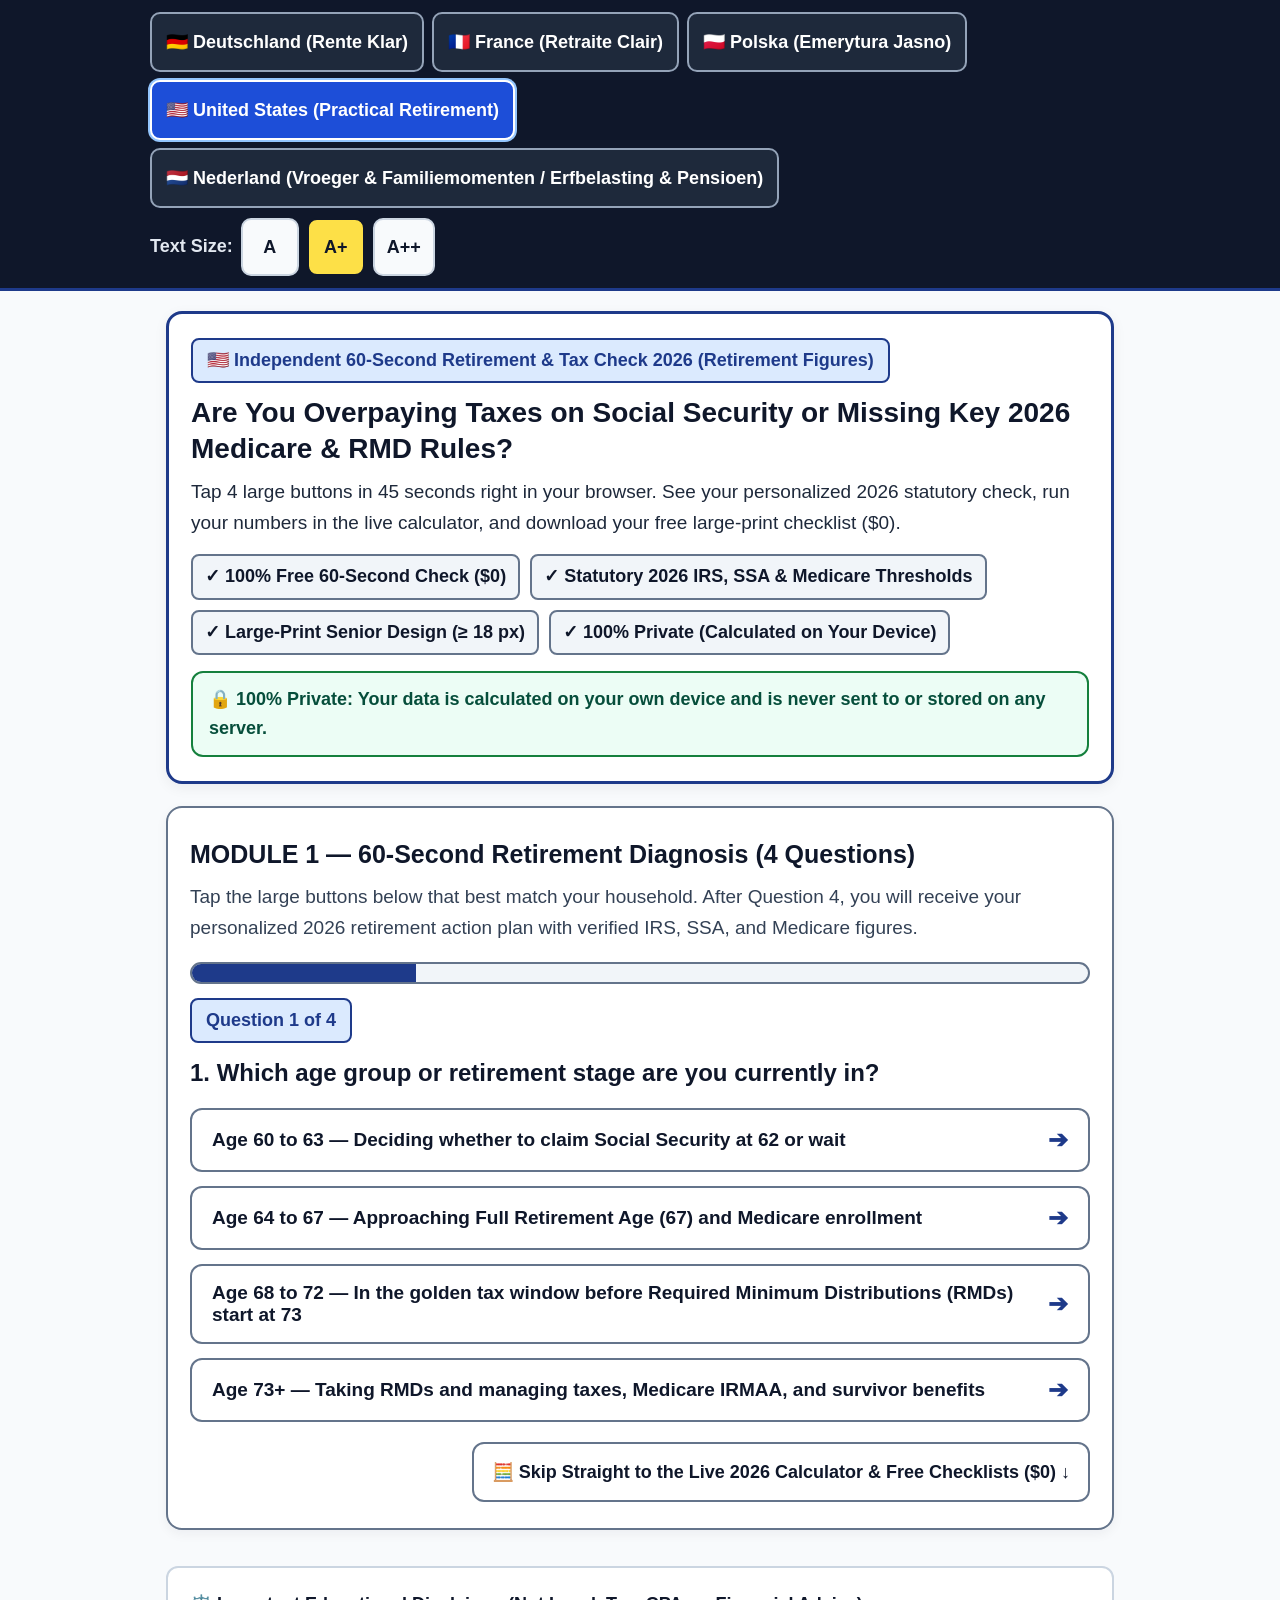
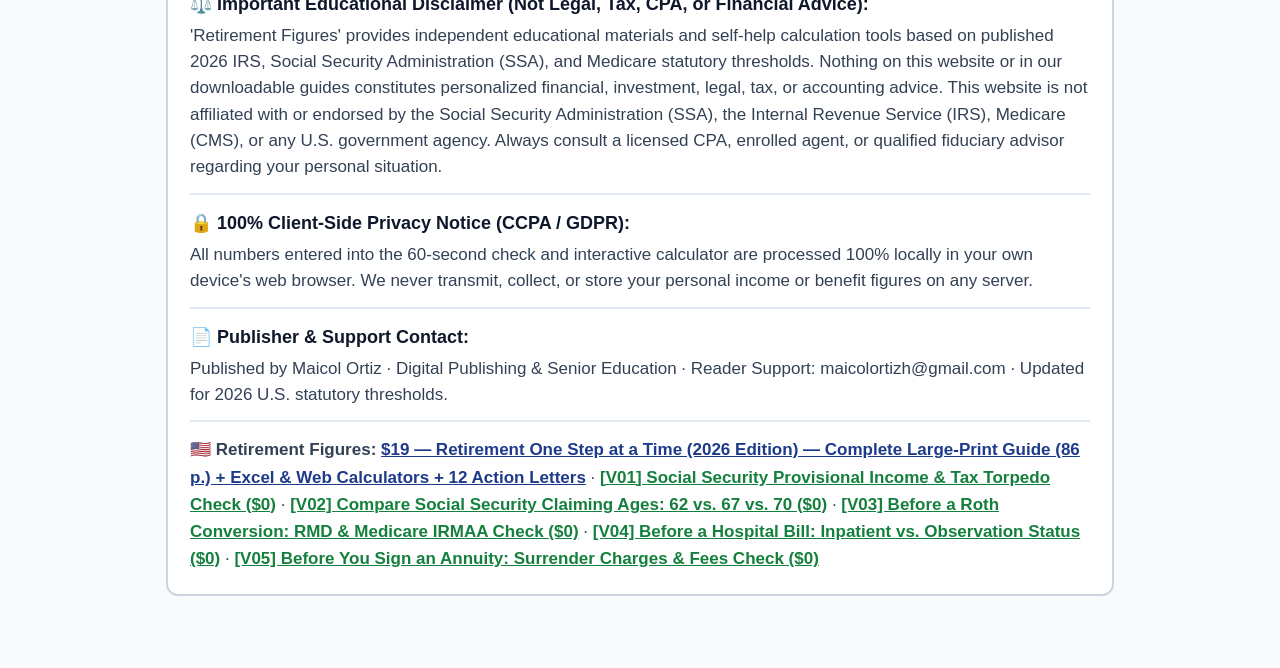
==== index.html @ 3eb86b66 "Deploy 2026 Senior Diagnostic Bridge (DE, FR, PL, EN, NL) & Web App" ====
<!DOCTYPE html>
<html lang="de" class="font-size-large">
<head>
  <meta charset="UTF-8">
  <meta name="viewport" content="width=device-width, initial-scale=1.0">
  <title>Renten Zahlen — Kostenloser 60-Sekunden-Ruhestands-Check & Rechner 2026</title>
  <meta name="description" content="Prüfen Sie in 60 Sekunden Ihre Rente, KVdR 9/10-Regel, Mütterrente und Witwenrente anhand der gesetzlichen Werte 2026 (42,52 € Rentenwert). 100% kostenlos & DSGVO-privat.">
  <meta property="og:title" content="Renten Zahlen — Kostenloser 60-Sekunden-Ruhestands-Check & Rechner 2026">
  <meta property="og:description" content="Prüfen Sie in 60 Sekunden Ihre Rente, KVdR 9/10-Regel, Mütterrente und Witwenrente anhand der gesetzlichen Werte 2026 (42,52 € Rentenwert). 100% kostenlos & DSGVO-privat.">
  <meta property="og:type" content="website">
  <style>
/* ==========================================================================
   SENIOR BRIDGE PAGE UX STANDARD 2026 (55-75+ AÑOS) — CONTRASTE AAA (#0F172A)
   Tipografía base >= 18px-22px (line-height: 1.62), Botones táctiles >= 60px,
   Diseño Mobile-First ultra-rápido para TikTok Ads, Meta Ads y YouTube.
   ========================================================================== */
:root {
  --font-base: 19px;
  --line-height-base: 1.62;
  --bg-page: #F8FAFC;
  --bg-card: #FFFFFF;
  --bg-subtle: #F1F5F9;
  --text-main: #0F172A;
  --text-secondary: #1E293B;
  --text-muted: #334155;
  --border-strong: #64748B;
  --border-focus: #1D4ED8;
  --primary: #1E3A8A;
  --primary-hover: #1D4ED8;
  --accent-green: #15803D;
  --accent-green-hover: #166534;
  --accent-green-bg: #DCFCE7;
  --accent-gold: #B45309;
  --accent-gold-bg: #FEF3C7;
  --navy-dark: #0F172A;
  --radius-md: 12px;
  --radius-lg: 16px;
}

html.font-size-normal { --font-base: 18px; }
html.font-size-large  { --font-base: 20px; }
html.font-size-xlarge { --font-base: 22px; }

* {
  box-sizing: border-box;
}

body {
  margin: 0;
  padding: 0;
  font-family: -apple-system, BlinkMacSystemFont, "Segoe UI", Roboto, "Helvetica Neue", Arial, sans-serif;
  font-size: var(--font-base);
  line-height: var(--line-height-base);
  color: var(--text-main);
  background-color: var(--bg-page);
  -webkit-font-smoothing: antialiased;
}

/* Barra Superior de País / Idioma y Tamaño de Letra */
.top-bar {
  background-color: #0F172A;
  color: #FFFFFF;
  padding: 12px 16px;
  border-bottom: 3px solid #1E3A8A;
  position: sticky;
  top: 0;
  z-index: 100;
}

.top-bar-inner {
  max-width: 980px;
  margin: 0 auto;
  display: flex;
  flex-wrap: wrap;
  align-items: center;
  justify-content: space-between;
  gap: 10px;
}

.lang-selector-group {
  display: flex;
  flex-wrap: wrap;
  gap: 8px;
  align-items: center;
}

.lang-btn {
  min-height: 60px;
  padding: 10px 14px;
  font-size: 18px;
  font-weight: 700;
  color: #FFFFFF;
  background-color: #1E293B;
  border: 2px solid #94A3B8;
  border-radius: 10px;
  cursor: pointer;
  display: inline-flex;
  align-items: center;
  gap: 6px;
  text-decoration: none;
  transition: background-color 0.15s, border-color 0.15s;
}

.lang-btn:hover,
.lang-btn:focus-visible {
  background-color: #334155;
  border-color: #FFFFFF;
  outline: 3px solid #93C5FD;
}

.lang-btn.active {
  background-color: #1D4ED8;
  border-color: #FFFFFF;
  box-shadow: 0 0 0 2px #93C5FD;
}

.font-controls {
  display: flex;
  align-items: center;
  gap: 8px;
}

.font-controls-label {
  font-size: 18px;
  font-weight: 700;
  color: #E2E8F0;
}

.font-btn {
  min-height: 58px;
  min-width: 58px;
  padding: 8px 12px;
  font-size: 18px;
  font-weight: 800;
  color: #0F172A;
  background-color: #F8FAFC;
  border: 2px solid #CBD5E1;
  border-radius: 10px;
  cursor: pointer;
}

.font-btn.active {
  background-color: #FDE047;
  border-color: #0F172A;
}

/* Contenedor Principal Mobile-First */
.bridge-container {
  max-width: 980px;
  margin: 0 auto;
  padding: 20px 16px 72px 16px;
}

/* Cabecera Hero de Alta Conversión */
.hero-card {
  background-color: var(--bg-card);
  border: 3px solid var(--primary);
  border-radius: var(--radius-lg);
  padding: 24px 22px;
  margin-bottom: 22px;
  box-shadow: 0 4px 14px rgba(15, 23, 42, 0.06);
}

.hero-badge {
  display: inline-block;
  background-color: #DBEAFE;
  color: #1E3A8A;
  border: 2px solid #1E3A8A;
  border-radius: 8px;
  padding: 6px 14px;
  font-size: 18px;
  font-weight: 800;
  margin-bottom: 12px;
}

.hero-title {
  margin: 0 0 10px 0;
  font-size: 28px;
  line-height: 1.28;
  font-weight: 900;
  color: var(--text-main);
}

.hero-subtitle {
  margin: 0 0 16px 0;
  font-size: 19px;
  color: var(--text-secondary);
  font-weight: 500;
}

.trust-pills-row {
  display: flex;
  flex-wrap: wrap;
  gap: 10px;
  margin-bottom: 16px;
}

.trust-pill {
  background-color: #F1F5F9;
  border: 2px solid #64748B;
  color: #0F172A;
  border-radius: 8px;
  padding: 6px 12px;
  font-size: 18px;
  font-weight: 700;
}

.privacy-banner {
  background-color: #ECFDF5;
  border: 2px solid #15803D;
  color: #064E3B;
  border-radius: var(--radius-md);
  padding: 12px 16px;
  font-size: 18px;
  font-weight: 700;
}

/* Tarjeta del Quiz de 4 Preguntas (60 Segundos) */
.quiz-section-card {
  background-color: var(--bg-card);
  border: 2px solid var(--border-strong);
  border-radius: var(--radius-lg);
  padding: 26px 22px;
  margin-bottom: 24px;
  box-shadow: 0 4px 12px rgba(15, 23, 42, 0.05);
}

.quiz-progress-bar-wrap {
  background-color: var(--bg-subtle);
  border: 2px solid var(--border-strong);
  border-radius: 999px;
  height: 22px;
  overflow: hidden;
  margin-bottom: 14px;
}

.quiz-progress-bar-fill {
  background-color: var(--primary);
  height: 100%;
  transition: width 0.25s ease;
}

.quiz-step-badge {
  display: inline-block;
  background-color: #DBEAFE;
  color: #1E3A8A;
  border: 2px solid #1E3A8A;
  border-radius: 8px;
  padding: 6px 14px;
  font-size: 18px;
  font-weight: 800;
  margin-bottom: 14px;
}

.quiz-question-title {
  font-size: 24px;
  line-height: 1.35;
  font-weight: 800;
  margin: 0 0 18px 0;
  color: var(--text-main);
}

.quiz-options-list {
  display: flex;
  flex-direction: column;
  gap: 14px;
}

.quiz-option-btn {
  min-height: 64px;
  padding: 16px 20px;
  font-size: 19px;
  font-weight: 700;
  text-align: left;
  color: var(--text-main);
  background-color: #FFFFFF;
  border: 2px solid var(--border-strong);
  border-radius: var(--radius-md);
  cursor: pointer;
  display: flex;
  align-items: center;
  justify-content: space-between;
  gap: 14px;
  transition: background-color 0.12s, border-color 0.12s;
}

.quiz-option-btn:hover,
.quiz-option-btn:focus-visible {
  background-color: #EFF6FF;
  border-color: var(--border-focus);
  outline: 3px solid #93C5FD;
}

.quiz-option-arrow {
  font-size: 24px;
  font-weight: 900;
  color: var(--primary);
  flex-shrink: 0;
}

.quiz-nav-row {
  margin-top: 20px;
  display: flex;
  flex-wrap: wrap;
  gap: 12px;
  justify-content: space-between;
  align-items: center;
}

/* Diagnóstico Personalizado 2026 */
.diagnosis-card {
  background-color: #F8FAFC;
  border: 3px solid var(--primary);
  border-radius: var(--radius-lg);
  padding: 24px 22px;
  margin-bottom: 26px;
}

.diagnosis-header-badge {
  display: inline-block;
  background-color: var(--accent-green-bg);
  color: #065F46;
  border: 2px solid var(--accent-green);
  border-radius: 8px;
  padding: 6px 14px;
  font-size: 18px;
  font-weight: 800;
  margin-bottom: 12px;
}

.diagnosis-grid {
  display: grid;
  grid-template-columns: 1fr;
  gap: 14px;
  margin: 16px 0 18px 0;
}

.diag-item-box {
  background-color: #FFFFFF;
  border: 2px solid var(--border-strong);
  border-left: 8px solid var(--primary);
  border-radius: var(--radius-md);
  padding: 16px 18px;
}

.diag-item-box.money {
  border-left-color: var(--accent-green);
  background-color: #F0FDF4;
}

.diag-item-box.step {
  border-left-color: var(--accent-gold);
  background-color: #FFFBEB;
}

.diag-item-label {
  font-size: 18px;
  font-weight: 800;
  color: var(--text-main);
  margin-bottom: 6px;
}

.diag-item-value {
  font-size: 19px;
  color: var(--text-main);
  font-weight: 600;
}

.legal-badge-box {
  background-color: #EFF6FF;
  border: 2px solid #1E3A8A;
  border-radius: 8px;
  padding: 12px 16px;
  font-size: 18px;
  font-weight: 700;
  color: #1E3A8A;
}

/* Mini-Calculadora en Vivo integrada en la pantalla de Diagnóstico */
.live-calc-card {
  background-color: #FFFFFF;
  border: 3px solid var(--primary);
  border-radius: var(--radius-lg);
  padding: 24px 22px;
  margin-bottom: 28px;
  box-shadow: 0 6px 16px rgba(15, 23, 42, 0.06);
}

.calc-selector-list {
  display: grid;
  grid-template-columns: repeat(3, 1fr);
  gap: 12px;
  margin: 16px 0 22px 0;
}

@media (max-width: 860px) {
  .calc-selector-list {
    grid-template-columns: 1fr;
  }
}

.calc-select-card {
  min-height: 64px;
  padding: 14px 16px;
  font-size: 18px;
  font-weight: 800;
  text-align: left;
  color: var(--text-main);
  background-color: #F8FAFC;
  border: 2px solid var(--border-strong);
  border-radius: var(--radius-md);
  cursor: pointer;
}

.calc-select-card:hover {
  border-color: var(--primary);
  background-color: #EFF6FF;
}

.calc-select-card.active {
  background-color: #DBEAFE;
  border: 3px solid var(--primary);
  color: #0F172A;
}

.calc-workspace {
  display: grid;
  grid-template-columns: 1fr 1.15fr;
  gap: 22px;
  align-items: start;
}

@media (max-width: 880px) {
  .calc-workspace {
    grid-template-columns: 1fr;
  }
}

.calc-inputs-box {
  background-color: #F8FAFC;
  border: 2px solid var(--border-strong);
  border-radius: var(--radius-md);
  padding: 20px;
}

.input-field-group {
  margin-bottom: 20px;
  padding-bottom: 16px;
  border-bottom: 2px dashed #CBD5E1;
}

.input-field-group:last-child {
  margin-bottom: 0;
  padding-bottom: 0;
  border-bottom: none;
}

.input-label {
  display: block;
  font-size: 18px;
  font-weight: 800;
  color: var(--text-main);
  margin-bottom: 10px;
}

.stepper-row {
  display: flex;
  align-items: center;
  gap: 10px;
}

.stepper-btn {
  min-width: 60px;
  min-height: 60px;
  font-size: 28px;
  font-weight: 900;
  color: #FFFFFF;
  background-color: var(--primary);
  border: 2px solid #0F172A;
  border-radius: 10px;
  cursor: pointer;
  flex-shrink: 0;
}

.stepper-btn:hover {
  background-color: var(--primary-hover);
}

.numeric-input-large {
  width: 100%;
  min-height: 60px;
  font-size: 22px;
  font-weight: 800;
  text-align: center;
  color: var(--text-main);
  background-color: #FFFFFF;
  border: 2px solid var(--border-strong);
  border-radius: 10px;
  padding: 8px 12px;
}

.unit-badge {
  font-size: 18px;
  font-weight: 700;
  color: var(--text-secondary);
  min-width: 62px;
}

.preset-chips-row {
  display: flex;
  flex-wrap: wrap;
  gap: 8px;
  margin-top: 10px;
}

.preset-chip {
  min-height: 58px;
  padding: 8px 14px;
  font-size: 18px;
  font-weight: 700;
  color: var(--text-main);
  background-color: #FFFFFF;
  border: 2px solid var(--border-strong);
  border-radius: 8px;
  cursor: pointer;
}

.preset-chip:hover,
.preset-chip.active {
  background-color: #DBEAFE;
  border-color: var(--primary);
  color: #1E3A8A;
}

.calc-results-box {
  background-color: #FFFFFF;
  border: 3px solid var(--primary);
  border-radius: var(--radius-md);
  padding: 20px;
}

.kpi-cards-grid {
  display: grid;
  grid-template-columns: repeat(3, 1fr);
  gap: 10px;
  margin-bottom: 18px;
}

@media (max-width: 640px) {
  .kpi-cards-grid {
    grid-template-columns: 1fr;
  }
}

.kpi-card {
  background-color: #F8FAFC;
  border: 2px solid var(--border-strong);
  border-radius: 10px;
  padding: 12px;
  text-align: center;
}

.kpi-card.highlight {
  background-color: #ECFDF5;
  border-color: var(--accent-green);
}

.kpi-card-label {
  font-size: 18px;
  font-weight: 700;
  color: var(--text-secondary);
  margin-bottom: 4px;
}

.kpi-card-val {
  font-size: 23px;
  font-weight: 900;
  color: var(--text-main);
}

.kpi-card.highlight .kpi-card-val {
  color: #065F46;
}

.comparison-bars-section {
  background-color: #F8FAFC;
  border: 2px solid var(--border-strong);
  border-radius: 12px;
  padding: 16px;
  margin-bottom: 16px;
}

.comp-bar-group {
  margin-bottom: 14px;
}

.comp-bar-group:last-child {
  margin-bottom: 0;
}

.comp-bar-header {
  display: flex;
  justify-content: space-between;
  align-items: baseline;
  gap: 10px;
  margin-bottom: 6px;
  font-size: 18px;
  font-weight: 800;
}

.comp-bar-track {
  width: 100%;
  height: 34px;
  background-color: #E2E8F0;
  border: 2px solid #475569;
  border-radius: 8px;
  overflow: hidden;
}

.comp-bar-fill {
  height: 100%;
  transition: width 0.3s ease;
  display: flex;
  align-items: center;
  padding-left: 10px;
  color: #FFFFFF;
  font-weight: 800;
  font-size: 18px;
}

.comp-bar-fill.bar-a {
  background-color: var(--accent-green);
}

.comp-bar-fill.bar-b {
  background-color: var(--accent-gold);
}

.plain-explanation-box {
  background-color: #FFFBEB;
  border: 2px solid #B45309;
  border-radius: 10px;
  padding: 16px 18px;
  margin-bottom: 14px;
  font-size: 18px;
}

/* ==========================================================================
   PASO 1 CTA: TARJETA VERDE DE REGALO 100% GRATUITO (0 € / 0 ZŁ / $0)
   ========================================================================== */
.cta-step1-card {
  background-color: #F0FDF4;
  border: 3px solid #15803D;
  border-radius: var(--radius-lg);
  padding: 26px 24px;
  margin-bottom: 28px;
  box-shadow: 0 6px 18px rgba(21, 128, 61, 0.10);
}

.cta-step1-badge {
  display: inline-block;
  background-color: #15803D;
  color: #FFFFFF;
  border-radius: 8px;
  padding: 6px 14px;
  font-size: 18px;
  font-weight: 900;
  margin-bottom: 12px;
}

.btn-green-giant {
  min-height: 64px;
  width: 100%;
  padding: 16px 24px;
  font-size: 21px;
  font-weight: 900;
  color: #FFFFFF;
  background-color: #15803D;
  border: 3px solid #052E16;
  border-radius: var(--radius-md);
  cursor: pointer;
  display: inline-flex;
  align-items: center;
  justify-content: center;
  gap: 12px;
  text-align: center;
  text-decoration: none;
  box-shadow: 0 4px 12px rgba(21, 128, 61, 0.28);
  transition: background-color 0.15s, transform 0.08s;
}

.btn-green-giant:hover,
.btn-green-giant:focus-visible {
  background-color: #166534;
  outline: 3px solid #86EFAC;
}

.gift-episodes-grid {
  display: grid;
  grid-template-columns: 1fr;
  gap: 12px;
  margin-top: 16px;
}

.gift-episode-btn {
  min-height: 62px;
  padding: 14px 18px;
  background-color: #FFFFFF;
  border: 2px solid #15803D;
  border-radius: var(--radius-md);
  color: var(--text-main);
  text-decoration: none;
  display: flex;
  align-items: center;
  justify-content: space-between;
  gap: 14px;
  transition: background-color 0.12s, border-color 0.12s;
}

.gift-episode-btn:hover,
.gift-episode-btn:focus-visible {
  background-color: #DCFCE7;
  border-color: #052E16;
  outline: 3px solid #86EFAC;
}

.gift-episode-btn.recommended {
  background-color: #DCFCE7;
  border: 3px solid #052E16;
}

.gift-ep-title {
  font-size: 19px;
  font-weight: 800;
  color: #064E3B;
  margin-bottom: 4px;
}

.gift-ep-desc {
  font-size: 18px;
  color: var(--text-secondary);
}

.gift-ep-pill {
  background-color: #15803D;
  color: #FFFFFF;
  font-size: 18px;
  font-weight: 800;
  padding: 8px 14px;
  border-radius: 8px;
  flex-shrink: 0;
}

/* ==========================================================================
   PASO 2 CTA: TARJETA INSTITUCIONAL NAVY/ORO — SISTEMA COMPLETO 2026
   ========================================================================== */
.cta-step2-card {
  background-color: #0F172A;
  color: #FFFFFF;
  border: 4px solid #F59E0B;
  border-radius: var(--radius-lg);
  padding: 28px 24px;
  margin-bottom: 24px;
  box-shadow: 0 8px 24px rgba(15, 23, 42, 0.22);
}

.cta-step2-badge {
  display: inline-block;
  background-color: #FEF3C7;
  color: #78350F;
  border: 2px solid #F59E0B;
  border-radius: 8px;
  padding: 6px 14px;
  font-size: 18px;
  font-weight: 900;
  margin-bottom: 12px;
}

.cta-step2-title {
  font-size: 26px;
  line-height: 1.3;
  font-weight: 900;
  color: #FFFFFF;
  margin: 0 0 10px 0;
}

.cta-step2-subtitle {
  font-size: 19px;
  color: #E2E8F0;
  margin: 0 0 20px 0;
}

.comparison-table-wrap {
  overflow-x: auto;
  margin-bottom: 22px;
}

.comparison-table {
  width: 100%;
  border-collapse: collapse;
  background-color: #FFFFFF;
  color: #0F172A;
  border-radius: 12px;
  overflow: hidden;
  border: 2px solid #CBD5E1;
}

.comparison-table th,
.comparison-table td {
  padding: 14px 16px;
  text-align: left;
  font-size: 18px;
  border-bottom: 2px solid #E2E8F0;
}

.comparison-table th {
  background-color: #1E293B;
  color: #FFFFFF;
  font-weight: 800;
}

.comparison-table th:nth-child(3) {
  background-color: #B45309;
  color: #FFFFFF;
}

.comparison-table td:nth-child(3) {
  background-color: #FFFBEB;
  font-weight: 800;
  color: #78350F;
}

.btn-gold-giant {
  min-height: 66px;
  width: 100%;
  padding: 16px 24px;
  font-size: 22px;
  font-weight: 900;
  color: #0F172A;
  background-color: #FBBF24;
  border: 3px solid #FFFFFF;
  border-radius: var(--radius-md);
  cursor: pointer;
  display: inline-flex;
  align-items: center;
  justify-content: center;
  gap: 12px;
  text-align: center;
  text-decoration: none;
  box-shadow: 0 4px 16px rgba(251, 191, 36, 0.35);
  transition: background-color 0.15s;
}

.btn-gold-giant:hover,
.btn-gold-giant:focus-visible {
  background-color: #F59E0B;
  outline: 3px solid #FEF08A;
}

.btn-secondary-giant {
  min-height: 60px;
  padding: 12px 18px;
  font-size: 18px;
  font-weight: 800;
  color: var(--text-main);
  background-color: #FFFFFF;
  border: 2px solid var(--border-strong);
  border-radius: var(--radius-md);
  cursor: pointer;
  display: inline-flex;
  align-items: center;
  gap: 8px;
}

.btn-secondary-giant:hover {
  background-color: var(--bg-subtle);
  border-color: var(--text-main);
}

  </style>
</head>
<body>
  <!-- BARRA SUPERIOR DE PAÍS / IDIOMA Y TAMAÑO DE LETRA -->
  <header class="top-bar" role="banner">
    <div class="top-bar-inner">
      <div class="lang-selector-group" id="lang-buttons-container" role="group" aria-label="Country and Language Selector">
        <!-- Renderizado dinámico: DE, FR, PL, EN, NL -->
      </div>
      <div class="font-controls" role="group" aria-label="Font Size Controls">
        <span class="font-controls-label" id="font-size-label">Schriftgröße:</span>
        <button type="button" class="font-btn" data-size="normal" title="18px">A</button>
        <button type="button" class="font-btn active" data-size="large" title="20px">A+</button>
        <button type="button" class="font-btn" data-size="xlarge" title="22px">A++</button>
      </div>
    </div>
  </header>

  <main class="bridge-container" role="main">
    <!-- CABECERA HERO Y PRIVACIDAD 100% CLIENT-SIDE (DSGVO / RGPD / RODO / AVG) -->
    <section class="hero-card" aria-labelledby="hero-title">
      <div class="hero-badge" id="hero-badge">🇩🇪 Unabhängiger Ruhestands- & Behörden-Schnelltest 2026 (Renten Zahlen)</div>
      <h1 class="hero-title" id="hero-title">Verlieren Sie jeden Monat Geld bei Rente, Krankenkasse (KVdR) oder Witwenrente?</h1>
      <p class="hero-subtitle" id="hero-subtitle">Beantworten Sie 4 kurze Fragen in 45 Sekunden (große Tasten, direkt im Browser). Sie erhalten sofort Ihre persönliche Auswertung für 2026, den Live-Rechner und Ihre passende Gratis-Checkliste (0 €).</p>
      <div class="trust-pills-row" id="trust-pills-container"></div>
      <div class="privacy-banner" role="status" aria-live="polite">
        <span id="privacy-banner-text">🔒 100% Privat (DSGVO-konform): Ihre Daten werden ausschließlich lokal auf Ihrem eigenen Gerät berechnet und niemals an einen Server gesendet oder gespeichert.</span>
      </div>
    </section>

    <!-- MÓDULO 1: QUIZ DE 4 PREGUNTAS EN 60 SEGUNDOS -->
    <section class="quiz-section-card" id="quiz-section-anchor" aria-label="60-Second Diagnostic Quiz">
      <div id="quiz-dynamic-container"></div>
    </section>

    <!-- ZONA DE RESULTADOS: DIAGNÓSTICO 2026 + MINI-CALCULADORA EN VIVO + PASO 1 (GRATIS) + PASO 2 (PACK COMPLETO) -->
    <div id="diagnosis-and-offers-zone" style="display:none;">
      <!-- 1. Diagnóstico Personalizado 2026 -->
      <section id="diagnosis-card-container" aria-label="Personalized 2026 Statutory Diagnosis"></section>

      <!-- 2. Mini-Calculadora Interactiva en Vivo -->
      <section class="live-calc-card" id="live-calc-section" aria-labelledby="live-calc-title">
        <div class="hero-badge" id="live-calc-badge"></div>
        <h2 style="margin:0 0 8px 0;font-size:26px;font-weight:900;" id="live-calc-title"></h2>
        <p style="margin:0 0 14px 0;font-size:19px;color:#334155;" id="live-calc-intro"></p>
        <div class="calc-selector-list" id="calc-selector-container"></div>
        <div class="calc-workspace">
          <div class="calc-inputs-box" id="calc-inputs-container"></div>
          <div class="calc-results-box" id="calc-results-container"></div>
        </div>
      </section>

      <!-- 3. PASO 1 CTA: Regalo 100% Gratuito del Episodio (0 € / 0 zł / $0) -->
      <section id="step1-free-offer-container" aria-label="Free Checklist and Calculator Download"></section>

      <!-- 4. PASO 2 CTA: Sistema Completo 2026 (Guía Letra Grande + App Web + Excel + Cartas A4) -->
      <section id="step2-paid-offer-container" aria-label="Complete 2026 System Offer"></section>
    </div>

    <!-- PIE LEGAL, PRIVACIDAD Y DESCARGO DE NO-AFILIACIÓN (IMPRESSUM · DSGVO/RGPD/RODO/AVG/CCPA) -->
    <footer id="bridge-legal-footer" style="margin-top:36px;padding:22px;background:#FFFFFF;border:2px solid #CBD5E1;border-radius:12px;font-size:18px;color:#334155;">
      
      <div style="margin-bottom:14px;padding-bottom:12px;border-bottom:2px solid #E2E8F0;">
        <div style="font-weight:800;color:#0F172A;margin-bottom:4px;">⚖️ Wichtiger Rechtshinweis (Keine Rechts-, Renten- oder Steuerberatung):</div>
        <div style="font-size:17px;line-height:1.55;color:#334155;">Dieses Angebot von „Renten Zahlen“ ist ein unabhängiges Bildungs-, Informations- und Rechenwerkzeug zur privaten Orientierung anhand der gesetzlichen Werte 2026. Es stellt keine Rechts-, Steuer- oder Rentenberatung im Sinne des Rechtsdienstleistungsgesetzes (RDG) oder Steuerberatungsgesetzes (StBerG) dar und steht in keinerlei Verbindung zur Deutschen Rentenversicherung (DRV), den gesetzlichen Krankenkassen oder Finanzbehörden. Für verbindliche Auskünfte wenden Sie sich bitte an die DRV, einen zugelassenen Rentenberater oder Steuerberater.</div>
      </div>
      <div style="margin-bottom:14px;padding-bottom:12px;border-bottom:2px solid #E2E8F0;">
        <div style="font-weight:800;color:#0F172A;margin-bottom:4px;">🔒 Datenschutz (DSGVO / TDDDG):</div>
        <div style="font-size:17px;line-height:1.55;color:#334155;">Alle Eingaben im 60-Sekunden-Schnelltest und im Live-Rechner werden zu 100 % lokal im Arbeitsspeicher Ihres eigenen Endgeräts (Client-Side JavaScript) berechnet. Es werden keine personenbezogenen Gesundheits- oder Finanzdaten an unsere Server übertragen oder gespeichert. Beim Klick auf einen Download-Link wechseln Sie zum Zahlungs- und Download-Anbieter Gumroad Inc.</div>
      </div>
      <div style="margin-bottom:14px;padding-bottom:12px;border-bottom:2px solid #E2E8F0;">
        <div style="font-weight:800;color:#0F172A;margin-bottom:4px;">📄 Impressum & Kontakt (Anbieterkennzeichnung):</div>
        <div style="font-size:17px;line-height:1.55;color:#334155;">Herausgeber: Maicol Ortiz · Digital Publishing & Senior Education · E-Mail / Leserservice: maicolortizh@gmail.com · Redaktioneller Stand: Gesetzliche Werte 2026 (Rentenwert 42,52 €).</div>
      </div>
      <div style="font-size:17px;line-height:1.6;">
        <strong>🇩🇪 Renten Zahlen:</strong>
        <a href="https://maicolortizh.gumroad.com/l/rente-klar-vollversion" target="_blank" rel="noopener" style="color:#1E3A8A;font-weight:800;">19 € — Rente Klar 2026 — Großdruck-Handbuch (88 S.) + Excel- & Web-Rechner + 10 Musterschreiben (DIN A4)</a> · <a href="https://maicolortizh.gumroad.com/l/rente-63-oder-67-rechner-gratis" target="_blank" rel="noopener" style="color:#15803D;font-weight:700;">[V01] Rente mit 63 oder 67: Abschlag- & Break-even-Rechner (0 €)</a> · <a href="https://maicolortizh.gumroad.com/l/rente-im-ausland-checkliste-gratis" target="_blank" rel="noopener" style="color:#15803D;font-weight:700;">[V02] Rente im Ausland: Checkliste Krankenversicherung & Steuer (0 €)</a> · <a href="https://maicolortizh.gumroad.com/l/kvdr-9-10-regel-check-gratis" target="_blank" rel="noopener" style="color:#15803D;font-weight:700;">[V03] KVdR 9/10-Regel & +36 Monate Kinder-Bonus Check (0 €)</a> · <a href="https://maicolortizh.gumroad.com/l/muetterrente-minijob-check-gratis" target="_blank" rel="noopener" style="color:#15803D;font-weight:700;">[V04] Mütterrente, Kindererziehung & Pflege-Punkte Check (0 €)</a> · <a href="https://maicolortizh.gumroad.com/l/witwenrente-steuer-check-gratis" target="_blank" rel="noopener" style="color:#15803D;font-weight:700;">[V05] Witwenrente Freibetrag 2026 (1.123,38 €) & Steuer-Check (0 €)</a>
      </div>
    
    </footer>
  </main>

  <script>
window.FORCED_LANG = null;
const SENIOR_DATA = {
  "de": {
    "code": "de",
    "flag": "🇩🇪",
    "countryLabel": "🇩🇪 Deutschland (Rente Klar)",
    "brandTitle": "Rente Klar — Digitaler Ruhestands- & Behörden-Assistent 2026",
    "brandSubtitle": "60-Sekunden-Diagnose · Interaktiver Rentenrechner (ohne Excel) · Offizieller Brief-Generator (A4 PDF)",
    "privacyBanner": "🔒 100% Privat (DSGVO-konform): Ihre Daten werden ausschließlich lokal auf Ihrem eigenen Gerät berechnet und niemals an einen Server gesendet oder gespeichert.",
    "privacyEquivalentEs": "100% Privado: Tus datos se calculan en tu propio dispositivo y nunca se envían ni guardan en ningún servidor.",
    "nav": {
      "tabQuiz": "1. 60-Sek.-Diagnose (4 Fragen)",
      "tabCalc": "2. Interaktiver Rechner (Ohne Excel)",
      "tabLetters": "3. Offizielle Briefe (A4 Druck / PDF)",
      "fontSizeLabel": "Schriftgröße:"
    },
    "ui": {
      "quizTitle": "MODUL 1 — Schnelldiagnose in 60 Sekunden (4 Fragen)",
      "quizIntro": "Tippen Sie auf die großen Schaltflächen. Nach Frage 4 erhalten Sie Ihre persönliche Auswertung mit den aktuellen Grenzwerten für 2026.",
      "questionProgress": "Frage {current} von 4",
      "btnBack": "← Zurück zur vorherigen Frage",
      "btnRestartQuiz": "↻ Diagnose neu starten",
      "diagResultTitle": "Ihre persönliche Ruhestands-Diagnose 2026",
      "diagThresholdLabel": "Wichtigster Grenzwert 2026:",
      "diagMoneyAtStakeLabel": "Finanzieller Spielraum / Ersparnis:",
      "diagFirstStepLabel": "Ihr erster konkreter Schritt für morgen:",
      "diagSourceLabel": "Offizielle Rechtsgrundlage 2026:",
      "btnGoCalc": "🧮 Jetzt im Rechner mit meinen Zahlen prüfen",
      "btnGoLetter": "✉️ Passendes Musterschreiben (A4) öffnen",
      "calcTitle": "MODUL 2 — Interaktiver Mobil-Rechner 2026 (Kein Excel nötig)",
      "calcIntro": "Wählen Sie Ihren Fall und passen Sie die Zahlen mit den großen „−“ und „+“ Tasten oder den Schnellwahl-Knöpfen an.",
      "selectCalcLabel": "Wählen Sie Ihre Berechnung:",
      "comparisonTitle": "Direkter Vergleich: Option A vs. Option B",
      "optionALabel": "Option A",
      "optionBLabel": "Option B",
      "plainExplanationTitle": "Was bedeutet dieses Ergebnis im Klartext?",
      "officialSourceBadge": "Geprüfte Rechtsgrundlage 2026:",
      "btnOpenMatchingLetter": "✉️ Passenden Brief für diesen Fall jetzt erstellen →",
      "lettersTitle": "MODUL 3 — Automatischer Generator für offizielle Behördenbriefe (Form-to-PDF)",
      "lettersIntro": "Wählen Sie Ihr Schreiben aus, tragen Sie Ihre Angaben in die 5 großen Felder ein und drucken oder speichern Sie das fertige DIN-A4-Schreiben als PDF.",
      "selectLetterLabel": "1. Wählen Sie das gewünschte offizielle Schreiben (6 Vorlagen):",
      "formSectionTitle": "2. Ihre persönlichen Angaben (werden fett in den Brief eingesetzt):",
      "field1Label": "1. Vor- und Nachname:",
      "field1Placeholder": "z. B. Marianne und Wolfgang Schneider",
      "field1Default": "Marianne Schneider",
      "field2Label": "2. Straße, Hausnummer, PLZ und Wohnort:",
      "field2Placeholder": "z. B. Lindenstraße 18, 50674 Köln",
      "field2Default": "Lindenstraße 18, 50674 Köln",
      "field3Label": "3. Versicherungsnummer (DRV) / Krankenversicherungs-Nr.:",
      "field3Placeholder": "z. B. 65 140858 S 042",
      "field3Default": "65 140858 S 042",
      "field4Label": "4. Empfänger-Behörde (automatisch vorausgefüllt, anpassbar):",
      "field5Label": "5. Spezifische Angaben zu Ihrem Fall (Datum, Beträge, Kinder):",
      "previewSectionTitle": "Live-Vorschau Ihres offiziellen Schreibens (DIN A4 druckfertig)",
      "btnPrintPdf": "🖨️ Brief drucken / als PDF speichern (A4)",
      "btnCopyText": "📋 Gesamten Brieftext kopieren (für DRV eService / E-Mail)",
      "copySuccessMsg": "✓ Der vollständige Brieftext wurde in Ihre Zwischenablage kopiert! Sie können ihn jetzt im DRV-Online-Portal oder in einer E-Mail einfügen.",
      "attachmentsTitle": "Anlagen zum Ankreuzen (vor dem Versand prüfen):",
      "signatureLabel": "Eigenhändige Unterschrift:"
    },
    "quiz": {
      "questions": [
        {
          "id": "q1",
          "title": "1. In welcher Altersgruppe oder Ruhestandsphase befinden Sie sich?",
          "options": [
            "58 bis 62 Jahre — Ich plane meinen Übergang in die Rente",
            "63 bis 65 Jahre — Vorzeitige Altersrente (Rente mit 63) ist mein Thema",
            "66 bis 67 Jahre — Kurz vor oder beim Start der Regelaltersrente",
            "Ab 68 Jahren — Ich beziehe bereits Rente und möchte Abzüge/Ansprüche prüfen"
          ]
        },
        {
          "id": "q2",
          "title": "2. Wie sieht Ihre aktuelle familiäre Situation aus?",
          "options": [
            "Alleinstehend (mit oder ohne Kindererziehungszeiten)",
            "Verheiratet / Eingetragene Lebenspartnerschaft (mit Kindern)",
            "Verwitwet — Ich beziehe oder beantrage Witwen-/Witwerrente",
            "Geschieden oder alleinerziehend gewesen (Kindererziehungszeiten klären)"
          ]
        },
        {
          "id": "q3",
          "title": "3. Wie hoch ist Ihre (erwartete) monatliche Bruttorente bzw. Ihr Ruhestandseinkommen?",
          "options": [
            "Unter 1.300 € brutto im Monat",
            "Zwischen 1.300 € und 1.850 € brutto im Monat",
            "Zwischen 1.850 € und 2.500 € brutto im Monat",
            "Über 2.500 € brutto im Monat (oder zusätzliche Mieteinnahmen / Betriebsrente)"
          ]
        },
        {
          "id": "q4",
          "title": "4. Welches Thema möchten Sie als Erstes rechtssicher klären?",
          "options": [
            "Rente mit 63 vs. 67: Wie hoch ist der 0,3 %-Abschlag pro Monat und wann liegt der Break-even-Punkt?",
            "9/10-Regel der KVdR & +36 Monate Kinderbonus: Wie spare ich bis zu 240 € Krankenkassenbeitrag im Monat?",
            "Witwenrente 2026: Wie viel bleibt nach dem neuen Freibetrag von 1.123,38 € (§ 97 SGB VI) netto übrig?",
            "Rentenbescheid überprüfen (§ 44 SGB X): Fehlende Ausbildungs-, Kinder- oder Pflegezeiten nachfordern"
          ]
        }
      ],
      "outcomes": [
        {
          "title": "Fokus 1: Vorzeitige Altersrente (0,3 % Abschlag/Monat & aktueller Rentenwert 42,52 €)",
          "threshold2026": "Aktueller Rentenwert 2026: 42,52 € je Entgeltpunkt | Abschlag: 0,3 % pro vorgezogenem Monat (max. 14,4 % bei 48 Monaten).",
          "moneyAtStake": "Bei 40 Entgeltpunkten (1.700,80 € Bruttorente) kostet 3 Jahre früher gehen ca. 183,69 €/Monat brutto — doch Sie erhalten zuvor 36 volle Monatsrenten (über 48.000 € netto Vorsprung!). Der rechnerische Break-even-Punkt liegt erst bei rund 91,8 Jahren (297 Monate nach dem 67. Geburtstag).",
          "firstStep": "Fordern Sie mit Formular V0210 eine besondere Rentenauskunft nach § 109 Abs. 5 SGB VI bei der Deutschen Rentenversicherung an.",
          "source": "§§ 36, 77, 187a SGB VI — Deutsche Rentenversicherung (Stand 2026, Rentenwert 42,52 €)",
          "calcIndex": 0,
          "letterIndex": 0
        },
        {
          "title": "Fokus 2: 9/10-Regel der Krankenversicherung der Rentner (KVdR) + 36 Monate je Kind",
          "threshold2026": "90 %-Pflichtgrenze in der zweiten Hälfte des Erwerbslebens (§ 5 Abs. 1 Nr. 11 SGB V) + pauschal 36 Kalendermonate je Kind (§ 5 Abs. 2 S. 3 SGB V).",
          "moneyAtStake": "2.100 € bis 3.400 € Ersparnis pro Jahr (über 35.000 € in 15 Rentenjahren), weil in der Pflicht-KVdR 0 % Krankenkassenbeiträge auf Mieteinnahmen, Zinsen, Dividenden und private Kapitalauszahlungen anfallen.",
          "firstStep": "Reichen Sie bei Ihrer Krankenkasse die Geburtsurkunden aller Kinder (auch Stief-/Pflegekinder) zur Neuberechnung der Vorversicherungszeit ein.",
          "source": "§ 5 Abs. 1 Nr. 11 und Abs. 2 SGB V — GKV-Spitzenverband / DRV (Formular R0810)",
          "calcIndex": 1,
          "letterIndex": 1
        },
        {
          "title": "Fokus 3: Witwenrente & Einkommensanrechnung (§ 97 SGB VI Freibetrag 2026)",
          "threshold2026": "Dynamischer Freibetrag 2026: 1.123,38 € netto monatlich (26,4 × 42,52 €) + 238,29 € je waisenberechtigtem Kind. Eigenes Brutto wird vorab pauschal um 14 % bereinigt (§ 18b SGB IV).",
          "moneyAtStake": "Rund 1.100 € bis 2.600 € mehr Witwenrente pro Jahr durch korrekten 14 %-Pauschalabzug vom eigenen Brutto und zeitnahen Änderungsantrag bei gesunkenem Einkommen.",
          "firstStep": "Prüfen Sie die Anlage „Einkommensanrechnung“ Ihres Witwenrentenbescheids und beantragen Sie bei Einkommensminderung ab 10 % sofort eine Neuberechnung (§ 18d SGB IV).",
          "source": "§ 97 SGB VI i.V.m. §§ 18a–18e SGB IV — Deutsche Rentenversicherung (Stand 2026)",
          "calcIndex": 2,
          "letterIndex": 2
        },
        {
          "title": "Fokus 4: Überprüfungsantrag nach § 44 SGB X (Kontenklärung & Nachzahlung bis 4 Jahre rückwirkend)",
          "threshold2026": "Kindererziehungszeiten: bis zu 3,0 Entgeltpunkte je Kind (= +127,56 € Rente/Monat je Kind ab 1992 bzw. +106,30 € vor 1992 beim Rentenwert 42,52 €).",
          "moneyAtStake": "Schon 1 einziger nachgetragener Entgeltpunkt bringt 510,24 € pro Jahr lebenslang — zuzüglich bis zu 4 Jahre rückwirkender Nachzahlung (§ 44 Abs. 4 SGB X).",
          "firstStep": "Stellen Sie einen schriftlichen Überprüfungsantrag nach § 44 SGB X in Verbindung mit dem Antrag auf Kontenklärung (V0100) und Anlage Kindererziehung (V0800).",
          "source": "§ 44 SGB X, §§ 56, 249 SGB VI — Deutsche Rentenversicherung (V0100 / V0800)",
          "calcIndex": 0,
          "letterIndex": 3
        }
      ]
    },
    "calculators": [
      {
        "id": "de_calc_1",
        "title": "1. Rente mit 63 vs. 67 (Abschlag 0,3%/Monat · Rentenwert 42,52 € · Break-even Alter)",
        "subtitle": "Berechnen Sie Ihren exakten Monatsbetrag, den Netto-Vorsprung vor dem 67. Lebensjahr und das Lebensalter, ab dem die Regelaltersrente die Frührente überholt.",
        "legalRef": "§§ 36, 77, 187a SGB VI · Aktueller Rentenwert 2026: 42,52 € je Entgeltpunkt",
        "letterIndex": 0,
        "inputs": [
          {
            "id": "ep",
            "label": "Ihre Entgeltpunkte (Rentenpunkte laut Renteninformation):",
            "unit": "EP",
            "min": 10,
            "max": 85,
            "step": 1,
            "default": 40,
            "presets": [
              30,
              35,
              40,
              45,
              52
            ]
          },
          {
            "id": "monthsEarly",
            "label": "Wie viele Monate vor der Regelaltersgrenze (67 J.) möchten Sie in Rente gehen?",
            "unit": "Monate",
            "min": 6,
            "max": 48,
            "step": 6,
            "default": 36,
            "presets": [
              12,
              24,
              36,
              48
            ]
          },
          {
            "id": "kvPvPct",
            "label": "Abzug für Kranken- & Pflegeversicherung in der KVdR (Standard ca. 11,7 %):",
            "unit": "%",
            "min": 0,
            "max": 21,
            "step": 0.5,
            "default": 11.7,
            "presets": [
              11.2,
              11.7,
              12.5,
              19.1
            ]
          }
        ]
      },
      {
        "id": "de_calc_2",
        "title": "2. 9/10-Regel der KVdR (Erwerbsleben · +36 Monate je Kind · Ersparnis vs. freiwillige GKV)",
        "subtitle": "Prüfen Sie sofort, ob Sie mit dem Kinder-Bonus (§ 5 Abs. 2 SGB V: pauschal +3 Jahre je Kind) die 90 %-Hürde für die günstige Pflichtversicherung der Rentner knacken.",
        "legalRef": "§ 5 Abs. 1 Nr. 11 & Abs. 2 Satz 3 SGB V · Formular R0810 (Meldung zur KVdR)",
        "letterIndex": 1,
        "inputs": [
          {
            "id": "workYears",
            "label": "Gesamtes Erwerbsleben (Jahre vom ersten Job/Ausbildung bis zum Rentenantrag):",
            "unit": "Jahre",
            "min": 20,
            "max": 54,
            "step": 1,
            "default": 44,
            "presets": [
              38,
              40,
              44,
              48
            ]
          },
          {
            "id": "gkvYearsSecondHalf",
            "label": "Davon Jahre in der gesetzlichen Krankenkasse (GKV) in der 2. Hälfte des Erwerbslebens:",
            "unit": "Jahre",
            "min": 5,
            "max": 27,
            "step": 1,
            "default": 16,
            "presets": [
              14,
              16,
              18,
              20
            ]
          },
          {
            "id": "childrenCount",
            "label": "Anzahl der Kinder (leiblich, Adoptiv-, Stief- oder Pflegekinder = je +36 Monate):",
            "unit": "Kinder",
            "min": 0,
            "max": 6,
            "step": 1,
            "default": 2,
            "presets": [
              0,
              1,
              2,
              3,
              4
            ]
          },
          {
            "id": "extraIncome",
            "label": "Zusätzliche Einkünfte im Ruhestand (Miete, Zinsen, Direktversicherung in €/Monat):",
            "unit": "€/Monat",
            "min": 0,
            "max": 5000,
            "step": 100,
            "default": 900,
            "presets": [
              400,
              900,
              1500,
              2500
            ]
          }
        ]
      },
      {
        "id": "de_calc_3",
        "title": "3. Witwenrente Einkommensanrechnung (§ 97 SGB VI · Freibetrag 2026: 1.123,38 €)",
        "subtitle": "Berechnen Sie Ihre auszahlbare Witwen-/Witwerrente inklusive 14 % Pauschalabzug auf die eigene Rente und dem neuen Freibetrag von 1.123,38 €.",
        "legalRef": "§ 97 SGB VI i.V.m. § 18b SGB IV · Freibetrag 2026: 1.123,38 € (+ 238,29 € je Kind)",
        "letterIndex": 2,
        "inputs": [
          {
            "id": "deceasedPension",
            "label": "Monatliche Bruttorente des verstorbenen Ehepartners:",
            "unit": "€/Monat",
            "min": 600,
            "max": 4500,
            "step": 100,
            "default": 2100,
            "presets": [
              1500,
              1800,
              2100,
              2600
            ]
          },
          {
            "id": "ownPensionBrutto",
            "label": "Ihre eigene monatliche Altersrente (Brutto):",
            "unit": "€/Monat",
            "min": 0,
            "max": 4500,
            "step": 50,
            "default": 1650,
            "presets": [
              1200,
              1500,
              1650,
              2200
            ]
          },
          {
            "id": "widowRatePct",
            "label": "Witwenrenten-Satz (55 % neues Recht / 60 % altes Recht bei Ehe vor 2002):",
            "unit": "%",
            "min": 55,
            "max": 60,
            "step": 5,
            "default": 60,
            "presets": [
              55,
              60
            ]
          },
          {
            "id": "orphanChildren",
            "label": "Anzahl waisenrentenberechtigter Kinder (+238,29 € Freibetrag je Kind):",
            "unit": "Kinder",
            "min": 0,
            "max": 5,
            "step": 1,
            "default": 0,
            "presets": [
              0,
              1,
              2
            ]
          }
        ]
      }
    ],
    "letters": [
      {
        "id": "de_let_1",
        "menuTitle": "1. Antrag auf besondere Rentenauskunft & Ausgleich rentenrechtlicher Abschläge (§ 109 Abs. 5 & § 187a SGB VI — Formular V0210)",
        "defaultRecipient": "Deutsche Rentenversicherung Bund\nRuhrstraße 2\n10709 Berlin",
        "defaultCaseDetails": "Geplanter vorzeitiger Rentenbeginn am 01.10.2026 (36 Monate vor der Regelaltersgrenze); Bitte um Berechnung des Ausgleichsbetrags nach § 187a SGB VI",
        "subject": "Antrag auf Erteilung einer besonderen Rentenauskunft über die Höhe der Beitragszahlung zum Ausgleich einer Rentenminderung (§ 109 Abs. 5 S. 4 i.V.m. § 187a SGB VI — Vordruck V0210)",
        "salutation": "Sehr geehrte Damen und Herren,",
        "paragraphs": [
          "hiermit beantrage ich, {NAME}, wohnhaft in {ADDRESS}, unter meiner Versicherungsnummer {ID_NUM}, eine verbindliche besondere Rentenauskunft gemäß § 109 Absatz 5 Satz 4 SGB VI über die Höhe der Rentenminderung bei vorzeitiger Inanspruchnahme einer Altersrente sowie über den maximal möglichen Ausgleichsbetrag nach § 187a SGB VI.",
          "Meine persönlichen Falldaten lauten wie folgt: {CASE_DETAILS}. Ich beabsichtige zu prüfen, ob ich die vorzeitige Altersrente für langjährig Versicherte nach § 36 SGB VI mit einem Abschlag von 0,3 Prozent pro Kalendermonat in Anspruch nehme oder die Rentenminderung ganz beziehungsweise teilweise durch freiwillige Sonderzahlungen ausgleiche.",
          "Bitte teilen Sie mir schriftlich mit: 1. den genauen monatlichen Brutto- und Nettobetrag meiner Altersrente zum gewünschten vorzeitigen Rentenbeginn im Vergleich zur abschlagsfreien Regelaltersrente auf Basis des aktuellen Rentenwerts (42,52 Euro je Entgeltpunkt), 2. die Anzahl der ermittelten Entgeltpunkte sowie die geminderten Zugangsfaktoren nach § 77 SGB VI und 3. den exakten Höchstbetrag, den ich gemäß § 187a SGB VI steuerbegünstigt als Teil- oder Einmalzahlung leisten kann.",
          "Ich bitte um Übersendung der detaillierten Berechnungsbögen sowie des Vordrucks V0210 an meine oben genannte Anschrift. Für eine schriftliche Eingangsbestätigung danke ich Ihnen im Voraus."
        ],
        "attachments": [
          "Kopie des aktuellen Versicherungsverlaufs / der letzten Renteninformation",
          "Ausgefüllter Vordruck V0210 (Antrag auf besondere Rentenauskunft)",
          "Kopie des Personalausweises (Vorder- und Rückseite)"
        ],
        "closing": "Mit freundlichen Grüßen"
      },
      {
        "id": "de_let_2",
        "menuTitle": "2. Antrag auf Aufnahme in die Pflicht-KVdR unter Anrechnung von +36 Monaten je Kind (§ 5 Abs. 1 Nr. 11 & Abs. 2 SGB V)",
        "defaultRecipient": "An meine gesetzliche Krankenkasse — Abteilung Mitgliedschaft & KVdR\n(Kopie an: Deutsche Rentenversicherung — Formular R0810)",
        "defaultCaseDetails": "Anrechnung von 2 Kindern (pauschal +72 Kalendermonate nach § 5 Abs. 2 Satz 3 SGB V) zur Erfüllung der 9/10-Belegungsfrist in der zweiten Hälfte des Erwerbslebens",
        "subject": "Überprüfung und Feststellung der Versicherungspflicht in der Krankenversicherung der Rentner (KVdR) gemäß § 5 Abs. 1 Nr. 11 SGB V unter Einbeziehung der Kinderpauschale nach § 5 Abs. 2 Satz 3 SGB V",
        "salutation": "Sehr geehrte Damen und Herren,",
        "paragraphs": [
          "unter Bezugnahme auf meine Versicherungsnummer {ID_NUM} beantrage ich, {NAME}, wohnhaft in {ADDRESS}, die Einstufung als pflichtversichertes Mitglied in der Krankenversicherung der Rentner (KVdR) gemäß § 5 Absatz 1 Nummer 11 SGB V bzw. die Überprüfung meiner bisherigen Einstufung als freiwilliges Mitglied.",
          "Nach § 5 Absatz 2 Satz 3 SGB V werden auf die erforderliche Neun-Zehntel-Vorversicherungszeit in der zweiten Hälfte des Erwerbslebens für jedes leibliche Kind, Adoptiv-, Stief- oder Pflegekind pauschal drei Jahre (36 Kalendermonate) angerechnet, unabhängig davon, in welcher Hälfte des Erwerbslebens das Kind geboren wurde. Zu meinem Fall: {CASE_DETAILS}.",
          "Unter Hinzurechnung dieser gesetzlichen Kinderpauschale von 36 Kalendermonaten je Kind erreiche ich die erforderliche Vorversicherungszeit von mindestens 90 Prozent in der zweiten Hälfte meines Erwerbslebens vollständig. Damit entfällt die Beitragspflicht auf private Vermietungseinkünfte, Kapitalerträge und private Kapitalauszahlungen.",
          "Ich füge diesem Schreiben die Geburtsurkunden bei und bitte Sie um einen rechtsmittelfähigen Feststellungsbescheid über meine Pflichtmitgliedschaft in der KVdR sowie um Erstattung etwaiger zu Unrecht erhobener Höchstbeiträge."
        ],
        "attachments": [
          "Kopien der Geburtsurkunden aller Kinder (für +36 Monate je Kind nach § 5 Abs. 2 SGB V)",
          "Ausgefüllte Meldung zur Krankenversicherung der Rentner (Vordruck R0810)",
          "Übersicht der bisherigen Versicherungszeiten seit Beginn der ersten Erwerbstätigkeit"
        ],
        "closing": "Mit freundlichen Grüßen"
      },
      {
        "id": "de_let_3",
        "menuTitle": "3. Antrag auf Neuberechnung der Witwen-/Witwerrente & Einkommensanrechnung (§ 97 SGB VI & § 18d SGB IV — Freibetrag 2026)",
        "defaultRecipient": "Deutsche Rentenversicherung — Dezernat Hinterbliebenenrente\nPostfach\n10704 Berlin",
        "defaultCaseDetails": "Überprüfung der Einkommensanrechnung auf meine große Witwenrente unter Berücksichtigung des Freibetrags 2026 (1.123,38 € netto) sowie des 14 %-Pauschalabzugs nach § 18b Abs. 5 SGB IV",
        "subject": "Antrag auf Überprüfung und Neuberechnung der Einkommensanrechnung bei meiner Witwen-/Witwerrente gemäß § 97 SGB VI i.V.m. §§ 18b, 18d SGB IV",
        "salutation": "Sehr geehrte Damen und Herren,",
        "paragraphs": [
          "hiermit beantrage ich, {NAME}, wohnhaft in {ADDRESS}, unter dem Aktenzeichen / der Versicherungsnummer {ID_NUM}, die Überprüfung und zeitnahe Neuberechnung der Einkommensanrechnung auf meine Hinterbliebenenrente gemäß § 97 SGB VI in Verbindung mit §§ 18a bis 18e SGB IV.",
          "Der konkrete Anlass meines Antrags lautet: {CASE_DETAILS}. Gemäß § 18b Absatz 5 SGB IV ist von meiner eigenen Bruttorente vorab ein pauschaler Abzug von 14 Prozent zur Ermittlung des fiktiven Nettoeinkommens vorzunehmen. Erst der Betrag, der den aktuellen gesetzlichen Freibetrag von 1.123,38 Euro monatlich (26,4-facher aktueller Rentenwert von 42,52 Euro, zuzüglich 238,29 Euro je waisenrentenberechtigtem Kind) übersteigt, darf zu 40 Prozent angerechnet werden.",
          "Sofern sich mein laufendes Erwerbs- oder Ersatzeinkommen im Vergleich zum Vorjahreszeitraum um mindestens 10 Prozent verringert hat, greift zudem § 18d Absatz 2 SGB IV, wonach die Einkommensminderung sofort ab dem Zeitpunkt ihres Eintritts und nicht erst zum nächsten 1. Juli zu berücksichtigen ist.",
          "Ich bitte Sie um Zusendung einer nachvollziehbaren Berechnungsanlage (Anlage zur Einkommensanrechnung) sowie um Nachzahlung der einbehaltenen Differenzbeträge auf mein Ihnen bekanntes Rentenkonto."
        ],
        "attachments": [
          "Aktueller Rentenbescheid bzw. Nachweis über das gesunkene eigene Einkommen (Vordruck R0665)",
          "Kopie des letzten Witwen-/Witwerrentenbescheids inklusive Anlage Einkommensanrechnung",
          "Ggf. Nachweis über waisenrentenberechtigte Kinder (Erhöhung des Freibetrags um 238,29 €)"
        ],
        "closing": "Mit freundlichen Grüßen"
      },
      {
        "id": "de_let_4",
        "menuTitle": "4. Überprüfungsantrag zum Rentenbescheid wegen fehlender Kindererziehungs- oder Ausbildungszeiten (§ 44 SGB X — V0100 / V0800)",
        "defaultRecipient": "Deutsche Rentenversicherung\nAbteilung Kontenklärung & Rentenfeststellung\n10709 Berlin",
        "defaultCaseDetails": "Nachmeldung von Kindererziehungszeiten (3,0 Entgeltpunkte je Kind nach § 56 SGB VI) und Berücksichtigungszeiten bis zum 10. Lebensjahr im Versicherungsverlauf",
        "subject": "Antrag auf Überprüfung meines Rentenbescheids / Versicherungsverlaufs gemäß § 44 SGB X sowie Antrag auf Feststellung von Kindererziehungszeiten (V0100 / V0800)",
        "salutation": "Sehr geehrte Damen und Herren,",
        "paragraphs": [
          "hiermit stelle ich, {NAME}, wohnhaft in {ADDRESS}, zur Versicherungsnummer {ID_NUM}, einen förmlichen Überprüfungsantrag gemäß § 44 Zehntes Buch Sozialgesetzbuch (SGB X) bezüglich meines bisherigen Rentenbescheids beziehungsweise meines aktuellen Versicherungsverlaufs.",
          "Bei der Durchsicht meiner Versicherungsunterlagen habe ich festgestellt, dass folgende rentenrechtliche Zeiten bislang unvollständig oder gar nicht berücksichtigt wurden: {CASE_DETAILS}. Nach § 44 Absatz 1 SGB X ist ein Verwaltungsakt, auch nachdem er unanfechtbar geworden ist, mit Wirkung für die Vergangenheit zurückzunehmen, soweit sich im Einzelfall ergibt, dass bei seinem Erlass das Recht unrichtig angewandt oder von einem unvollständigen Sachverhalt ausgegangen worden ist.",
          "Ich beantrage ausdrücklich die Nachtragung sämtlicher Kindererziehungszeiten nach §§ 56, 249 SGB VI, der Kinderberücksichtigungszeiten nach § 57 SGB VI bis zum vollendeten 10. Lebensjahr des Kindes sowie etwaiger schulischer und beruflicher Ausbildungszeiten.",
          "Sollte ich mich bereits im laufenden Rentenbezug befinden, beantrage ich gemäß § 44 Absatz 4 SGB X die rückwirkende Neuberechnung und Nachzahlung der höheren Altersrente für die gesetzliche Höchstdauer von bis zu vier Kalenderjahren zuzüglich Verzinsung nach § 44 SGB I."
        ],
        "attachments": [
          "Ausgefüllter Antrag auf Kontenklärung (Vordruck V0100)",
          "Ausgefüllter Antrag auf Feststellung von Kindererziehungszeiten (Vordruck V0800)",
          "Beglaubigte Kopien der Geburtsurkunden bzw. Ausbildungsnachweise / Lehrzeugnisse"
        ],
        "closing": "Mit freundlichen Grüßen"
      },
      {
        "id": "de_let_5",
        "menuTitle": "5. Antrag auf Eintragung von Entgeltpunkten für nicht erwerbsmäßige häusliche Pflege (§ 44 SGB XI & § 166 SGB VI)",
        "defaultRecipient": "Pflegekasse der pflegebedürftigen Person / Deutsche Rentenversicherung\nAbteilung Soziale Sicherung der Pflegepersonen",
        "defaultCaseDetails": "Häusliche Pflege eines Angehörigen mit Pflegegrad 3 im Umfang von mindestens 10 Stunden verteilt auf mindestens 2 Tage pro Woche",
        "subject": "Antrag auf Feststellung der Rentenversicherungspflicht als nicht erwerbsmäßige Pflegeperson gemäß § 44 SGB XI i.V.m. § 3 Satz 1 Nr. 1a und § 166 Abs. 2 SGB VI",
        "salutation": "Sehr geehrte Damen und Herren,",
        "paragraphs": [
          "hiermit zeige ich, {NAME}, wohnhaft in {ADDRESS} (meine Rentenversicherungsnummer bei der DRV: {ID_NUM}), an, dass ich als nicht erwerbsmäßig tätige Pflegeperson einen pflegebedürftigen Angehörigen ab Pflegegrad 2 in häuslicher Umgebung pflege, und beantrage die Abführung von Pflichtbeiträgen zur gesetzlichen Rentenversicherung nach § 44 SGB XI.",
          "Die konkreten Angaben zur Pflegesituation lauten: {CASE_DETAILS}. Die Pflege umfasst regelmäßig mindestens zehn Stunden wöchentlich, verteilt auf regelmäßig mindestens zwei Tage in der Woche, und wird nicht erwerbsmäßig ausgeübt. Sofern ich bereits eine Vollrente wegen Alters beziehe, habe ich zur Aktivierung der Rentenbeitragspflicht auf eine 99,99-Prozent-Teilrente nach § 42 SGB VI umgestellt.",
          "Gemäß § 166 Absatz 2 SGB VI erwirbt die Pflegeperson dadurch zusätzliche Entgeltpunkte, die sich zum 1. Juli des Folgejahres unmittelbar rentenerhöhend auswirken.",
          "Ich bitte um Zusendung des Fragebogens zur Zahlung der Beiträge zur sozialen Sicherung für nicht erwerbsmäßig tätige Pflegepersonen sowie um schriftliche Bestätigung der Beitragsmeldung an die Deutsche Rentenversicherung."
        ],
        "attachments": [
          "Fragebogen zur sozialen Sicherung der Pflegeperson (der Pflegekasse)",
          "Kopie des aktuellen Pflegegrad-Bescheids (mindestens Pflegegrad 2)",
          "Bei eigenem Altersrentenbezug: Kopie des Antrags auf 99,99 %-Teilrente (Vordruck R0240)"
        ],
        "closing": "Mit freundlichen Grüßen"
      },
      {
        "id": "de_let_6",
        "menuTitle": "6. Fristwahrender Widerspruch gegen einen fehlerhaften Rentenbescheid (§ 84 SGG — 1-Monats-Frist wahren)",
        "defaultRecipient": "Deutsche Rentenversicherung — Widerspruchsstelle\n10709 Berlin",
        "defaultCaseDetails": "Widerspruch gegen den Rentenbescheid vom 15.10.2026 wegen fehlerhafter Berechnung der Entgeltpunkte und Nichtberücksichtigung von Beitragszeiten",
        "subject": "Fristwahrender Widerspruch gemäß § 84 Sozialgerichtsgesetz (SGG) gegen Ihren Bescheid sowie Antrag auf vollständige Akteneinsicht nach § 25 SGB X",
        "salutation": "Sehr geehrte Damen und Herren,",
        "paragraphs": [
          "gegen Ihren Rentenbescheid zur Versicherungsnummer {ID_NUM} lege ich, {NAME}, wohnhaft in {ADDRESS}, hiermit fristgerecht innerhalb der einmonatigen Rechtsbehelfsfrist gemäß § 84 Sozialgerichtsgesetz (SGG) Widerspruch ein.",
          "Mein Widerspruch richtet sich insbesondere gegen folgenden Punkt: {CASE_DETAILS}. Nach meiner ersten Prüfung weicht die im Bescheid ausgewiesene Summe der Entgeltpunkte beziehungsweise die Berechnung der Abschläge und Anrechnungszeiten von den mir vorliegenden Nachweisen ab.",
          "Um den Widerspruch im Einzelnen fachlich zu begründen, beantrage ich hiermit gemäß § 25 Zehntes Buch Sozialgesetzbuch (SGB X) die Übersendung der vollständigen Berechnungsanlagen, insbesondere der detaillierten Ermittlung der Durchschnittsentgeltpunkte für beitragsfreie und beitragsgeminderte Zeiten nach §§ 71 bis 74 SGB VI.",
          "Die ausführliche schriftliche Widerspruchsbegründung werde ich unverzüglich nach Eingang der angeforderten Unterlagen nachreichen. Bitte bestätigen Sie mir den fristgerechten Eingang dieses Widerspruchs schriftlich."
        ],
        "attachments": [
          "Kopie des angefochtenen Bescheids der Deutschen Rentenversicherung",
          "Aufstellung der strittigen Versicherungszeiten / Entgeltpunkte",
          "Kopien der fehlenden Beitrags- oder Entgeltnachweise"
        ],
        "closing": "Mit freundlichen Grüßen"
      }
    ],
    "bridge": {
      "channelName": "Renten Zahlen",
      "pageTitle": "Renten Zahlen — Kostenloser 60-Sekunden-Ruhestands-Check & Rechner 2026",
      "metaDescription": "Prüfen Sie in 60 Sekunden Ihre Rente, KVdR 9/10-Regel, Mütterrente und Witwenrente anhand der gesetzlichen Werte 2026 (42,52 € Rentenwert). 100% kostenlos & DSGVO-privat.",
      "heroBadge": "🇩🇪 Unabhängiger Ruhestands- & Behörden-Schnelltest 2026 (Renten Zahlen)",
      "heroTitle": "Verlieren Sie jeden Monat Geld bei Rente, Krankenkasse (KVdR) oder Witwenrente?",
      "heroSubtitle": "Beantworten Sie 4 kurze Fragen in 45 Sekunden (große Tasten, direkt im Browser). Sie erhalten sofort Ihre persönliche Auswertung für 2026, den Live-Rechner und Ihre passende Gratis-Checkliste (0 €).",
      "trustPills": [
        "✓ 100 % Kostenloser Schnelltest",
        "✓ Gesetzliche Werte 2026 (Rentenwert 42,52 €)",
        "✓ Große Schrift (≥ 18 px) & Mobil-optimiert",
        "✓ 100 % Privat (DSGVO — keine Server-Speicherung)"
      ],
      "giftBtnPill": "0 € Gratis →",
      "videoBannerPrefix": "🎬 Passend zu Ihrem Video freigeschaltet:",
      "btnSkipToCalc": "🧮 Direkt zum Live-Rechner & den Gratis-Checklisten springen ↓",
      "btnBackToQuestions": "↑ Zurück zu den 4 Diagnose-Fragen",
      "liveCalcSectionBadge": "DIREKT AUSPROBIEREN — INTERAKTIVER LIVE-RECHNER 2026",
      "liveCalcSectionTitle": "Prüfen Sie Ihr Ergebnis sofort mit Ihren eigenen Zahlen",
      "liveCalcSectionIntro": "Tippen Sie einfach auf „−“ und „+“ oder wählen Sie einen der Schnellwahl-Knöpfe. Alle 3 Rechner für Deutschland stehen Ihnen hier sofort kostenlos zur Verfügung:",
      "step1Badge": "SCHRITT 1 — 100 % KOSTENLOSES GESCHENK FÜR SIE (0 €)",
      "step1Title": "Laden Sie jetzt Ihre passende Checkliste & Rechen-Vorlage für 0 € herunter",
      "step1Subtitle": "Wählen Sie Ihre kostenlose Arbeitshilfe (Großdruck-PDF ≥ 16,5 pt) passend zu Ihrem Ergebnis oder zum gesehenen Video. Sofort-Download ohne Kosten:",
      "step1PrimaryBtnPrefix": "🎁 Jetzt Gratis herunterladen (0 €): ",
      "step1AllGiftsLabel": "Alle 5 kostenlosen Themen-Checklisten (0 €) im Überblick — direkt anklicken:",
      "step2Badge": "SCHRITT 2 — DAS KOMPLETTSYSTEM 2026 FÜR IHREN RUHESTAND",
      "step2Title": "Rente Klar 2026 — Großdruck-Handbuch (88 S.) + Excel- & Web-Rechner + 10 Musterschreiben (DIN A4)",
      "step2Subtitle": "Für alle, die ihren Rentenbescheid, die KVdR-9/10-Regel, die Mütterrente oder die Witwenrente strukturiert gegenüber DRV und Krankenkasse prüfen und einreichen möchten.",
      "paidPackPrice": "19 €",
      "paidPackUrl": "https://maicolortizh.gumroad.com/l/rente-klar-vollversion",
      "paidPackBtnText": "📘 Komplettpaket „Rente Klar 2026“ jetzt sichern (19 €) →",
      "paidPackGuarantee": "Sofort-Download nach dem Kauf · Großdruck-Handbuch (PDF A4, ≥ 16,5 pt) · 5-Blatt Excel-Rechner (.xlsx) + Web-App · 10 druckfertige Musterschreiben (§ 44 SGB X, V0210, R0810, § 97 SGB VI)",
      "comparisonHeaders": [
        "Was Sie erhalten",
        "Gratis-Check (0 €)",
        "Komplettpaket 2026 (19 €)"
      ],
      "comparisonRows": [
        [
          "60-Sekunden-Diagnose & Themen-Checkliste (Großdruck ≥ 16,5 pt)",
          "✓ 1 Themen-Checkliste (0 €)",
          "✓ Alle 5 Themen-Module komplett"
        ],
        [
          "Großdruck-Praxishandbuch 2026 (DIN A4 PDF & DOCX)",
          "4-Seiten Kurz-Checkliste",
          "✓ Vollständiges Handbuch mit Rechenfällen"
        ],
        [
          "Interaktiver Rechner 2026 (Web-App + 5-Blatt Excel-Arbeitsmappe .xlsx)",
          "Basis-Vorschau im Browser",
          "✓ Vollversion (Web-App + Excel-Rechner .xlsx)"
        ],
        [
          "Druckfertige Musterschreiben für DRV, Krankenkasse & Finanzamt (A4 PDF)",
          "—",
          "✓ 10 kopier- & druckfertige A4-Musterschreiben"
        ]
      ],
      "legalFooter": {
        "disclaimerTitle": "⚖️ Wichtiger Rechtshinweis (Keine Rechts-, Renten- oder Steuerberatung):",
        "disclaimerText": "Dieses Angebot von „Renten Zahlen“ ist ein unabhängiges Bildungs-, Informations- und Rechenwerkzeug zur privaten Orientierung anhand der gesetzlichen Werte 2026. Es stellt keine Rechts-, Steuer- oder Rentenberatung im Sinne des Rechtsdienstleistungsgesetzes (RDG) oder Steuerberatungsgesetzes (StBerG) dar und steht in keinerlei Verbindung zur Deutschen Rentenversicherung (DRV), den gesetzlichen Krankenkassen oder Finanzbehörden. Für verbindliche Auskünfte wenden Sie sich bitte an die DRV, einen zugelassenen Rentenberater oder Steuerberater.",
        "privacyTitle": "🔒 Datenschutz (DSGVO / TDDDG):",
        "privacyText": "Alle Eingaben im 60-Sekunden-Schnelltest und im Live-Rechner werden zu 100 % lokal im Arbeitsspeicher Ihres eigenen Endgeräts (Client-Side JavaScript) berechnet. Es werden keine personenbezogenen Gesundheits- oder Finanzdaten an unsere Server übertragen oder gespeichert. Beim Klick auf einen Download-Link wechseln Sie zum Zahlungs- und Download-Anbieter Gumroad Inc.",
        "impressumTitle": "📄 Impressum & Kontakt (Anbieterkennzeichnung):",
        "impressumText": "Herausgeber: Maicol Ortiz · Digital Publishing & Senior Education · E-Mail / Leserservice: maicolortizh@gmail.com · Redaktioneller Stand: Gesetzliche Werte 2026 (Rentenwert 42,52 €)."
      },
      "outcomeToGiftEp": [
        1,
        3,
        5,
        4
      ],
      "freeGifts": [
        {
          "ep": 1,
          "code": "V01",
          "title": "Rente mit 63 oder 67: Abschlag- & Break-even-Rechner (0 €)",
          "desc": "Berechnen Sie den 0,3 %-Abschlag pro Monat, Ihren Netto-Vorsprung vor 67 und das genaue Überhol-Alter.",
          "url": "https://maicolortizh.gumroad.com/l/rente-63-oder-67-rechner-gratis"
        },
        {
          "ep": 2,
          "code": "V02",
          "title": "Rente im Ausland: Checkliste Krankenversicherung & Steuer (0 €)",
          "desc": "Was Sie vor einem längeren Auslandsaufenthalt oder Umzug bei DRV, KVdR und Finanzamt prüfen müssen.",
          "url": "https://maicolortizh.gumroad.com/l/rente-im-ausland-checkliste-gratis"
        },
        {
          "ep": 3,
          "code": "V03",
          "title": "KVdR 9/10-Regel & +36 Monate Kinder-Bonus Check (0 €)",
          "desc": "So zählen 3 Jahre pauschal je Kind (§ 5 Abs. 2 SGB V) für die günstige Pflichtversicherung der Rentner.",
          "url": "https://maicolortizh.gumroad.com/l/kvdr-9-10-regel-check-gratis"
        },
        {
          "ep": 4,
          "code": "V04",
          "title": "Mütterrente, Kindererziehung & Pflege-Punkte Check (0 €)",
          "desc": "Prüfen Sie fehlende Entgeltpunkte im Versicherungsverlauf (V0100 / V0800) und § 44 SGB X Nachzahlung.",
          "url": "https://maicolortizh.gumroad.com/l/muetterrente-minijob-check-gratis"
        },
        {
          "ep": 5,
          "code": "V05",
          "title": "Witwenrente Freibetrag 2026 (1.123,38 €) & Steuer-Check (0 €)",
          "desc": "Prüfen Sie den 14 %-Pauschalabzug (§ 18b SGB IV) und die Einkommensanrechnung nach § 97 SGB VI.",
          "url": "https://maicolortizh.gumroad.com/l/witwenrente-steuer-check-gratis"
        }
      ]
    }
  },
  "fr": {
    "code": "fr",
    "flag": "🇫🇷",
    "countryLabel": "🇫🇷 France (Retraite Clair)",
    "brandTitle": "Retraite Clair — Assistant Numérique Retraite, CSG & Succession 2026",
    "brandSubtitle": "Diagnostic en 60 secondes · Simulateur Mobile (Sans Excel) · Générateur de Lettres Officielles (PDF A4)",
    "privacyBanner": "🔒 100 % Privé (Conforme RGPD) : Vos données sont calculées sur votre propre appareil et ne sont jamais envoyées ni enregistrées sur aucun serveur.",
    "privacyEquivalentEs": "100% Privado: Tus datos se calculan en tu propio dispositivo y nunca se envían ni guardan en ningún servidor.",
    "nav": {
      "tabQuiz": "1. Diagnostic 60s (4 Questions)",
      "tabCalc": "2. Calculateur Mobile (Sans Excel)",
      "tabLetters": "3. Lettres Officielles (A4 PDF)",
      "fontSizeLabel": "Taille du texte :"
    },
    "ui": {
      "quizTitle": "MODULE 1 — Diagnostic Rapide en 60 Secondes (4 Questions)",
      "quizIntro": "Appuyez sur les grands boutons correspondant à votre situation. À la 4e question, vous obtenez votre bilan personnalisé avec les barèmes officiels 2026.",
      "questionProgress": "Question {current} sur 4",
      "btnBack": "← Revenir à la question précédente",
      "btnRestartQuiz": "↻ Recommencer le diagnostic",
      "diagResultTitle": "Votre Diagnostic Personnalisé Retraite & Patrimoine 2026",
      "diagThresholdLabel": "Seuil officiel 2026 à surveiller :",
      "diagMoneyAtStakeLabel": "Enjeu financier annuel ou successoral :",
      "diagFirstStepLabel": "Votre première démarche concrète dès demain :",
      "diagSourceLabel": "Référence légale officielle 2026 :",
      "btnGoCalc": "🧮 Calculer mon cas exact avec mes chiffres",
      "btnGoLetter": "✉️ Ouvrir la lettre officielle prête à imprimer (A4)",
      "calcTitle": "MODULE 2 — Calculateur Interactif Mobile 2026 (Sans Excel)",
      "calcIntro": "Choisissez votre situation et ajustez les montants avec les grands boutons « − » et « + » ou les boutons de sélection rapide.",
      "selectCalcLabel": "Choisissez votre simulation :",
      "comparisonTitle": "Comparaison Visuelle Directe : Option A vs Option B",
      "optionALabel": "Option A",
      "optionBLabel": "Option B",
      "plainExplanationTitle": "Explication en langage clair :",
      "officialSourceBadge": "Source officielle vérifiée 2026 :",
      "btnOpenMatchingLetter": "✉️ Générer la lettre officielle pour ce dossier →",
      "lettersTitle": "MODULE 3 — Générateur Automatique de Lettres Officielles (Form-to-PDF A4)",
      "lettersIntro": "Sélectionnez votre modèle de courrier, remplissez les 5 grandes cases ci-dessous et imprimez ou enregistrez votre lettre A4 prête à signer.",
      "selectLetterLabel": "1. Choisissez la lettre officielle dont vous avez besoin (6 modèles) :",
      "formSectionTitle": "2. Vos coordonnées et informations (insérées en gras dans la lettre) :",
      "field1Label": "1. Prénom et Nom :",
      "field1Placeholder": "Ex. : Jean-Pierre et Monique Martin",
      "field1Default": "Jean-Pierre Martin",
      "field2Label": "2. Adresse complète, Code postal et Ville :",
      "field2Placeholder": "Ex. : 14 rue de la République, 69002 Lyon",
      "field2Default": "14 rue de la République, 69002 Lyon",
      "field3Label": "3. N° de Sécurité Sociale (NIR) / Référence fiscale :",
      "field3Placeholder": "Ex. : 1 56 04 69 123 045 22",
      "field3Default": "1 56 04 69 123 045 22",
      "field4Label": "4. Organisme destinataire (pré-rempli automatiquement, modifiable) :",
      "field5Label": "5. Détails spécifiques de votre dossier (dates, montants, RFR) :",
      "previewSectionTitle": "Aperçu en direct de votre Lettre Officielle (Format A4 prêt à imprimer)",
      "btnPrintPdf": "🖨️ Imprimer / Enregistrer la Lettre en PDF (A4)",
      "btnCopyText": "📋 Copier le Texte Complet de la Lettre (pour CARSAT / Impôts / Email)",
      "copySuccessMsg": "✓ Le texte complet de votre lettre a été copié ! Vous pouvez maintenant le coller dans votre messagerie sécurisée CARSAT, Agirc-Arrco ou impots.gouv.fr.",
      "attachmentsTitle": "Pièces justificatives à joindre (à cocher avant envoi) :",
      "signatureLabel": "Signature manuscrite :"
    },
    "quiz": {
      "questions": [
        {
          "id": "q1",
          "title": "1. Dans quelle tranche d'âge ou étape de retraite vous situez-vous ?",
          "options": [
            "60 à 63 ans — Je prépare ma liquidation de retraite (carrière longue / taux plein)",
            "64 à 69 ans — Je suis retraité et j'approche du cap fiscal crucial des 70 ans",
            "70 à 77 ans — Je veux protéger mon pouvoir d'achat (CSG) et organiser ma succession",
            "78 ans et plus — Protection du conjoint survivant, frais bancaires et réversion"
          ]
        },
        {
          "id": "q2",
          "title": "2. Quelle est la composition fiscale de votre foyer (nombre de parts) ?",
          "options": [
            "1 part fiscale (Personne seule, célibataire, divorcée ou veuve)",
            "1,5 part fiscale (Personne seule avec demi-part ancien combattant, invalidité ou parent isolé)",
            "2 parts fiscales (Couple marié ou pacsé soumis à imposition commune)",
            "2,5 parts ou plus (Couple avec personne rattachée ou carte mobilité inclusion)"
          ]
        },
        {
          "id": "q3",
          "title": "3. Quel est votre Revenu Fiscal de Référence (RFR) ou votre épargne à protéger ?",
          "options": [
            "RFR inférieur à 16 755 € (seul) ou 25 701 € (couple) — Zone exonération / taux réduit CSG",
            "RFR entre 16 755 € et 26 002 € (seul) ou 25 701 € à 39 890 € (couple) — Zone médiane 6,6 %",
            "RFR supérieur à 26 002 € (seul) ou 39 890 € (couple) — Taux normal CSG 8,3 % (9,1 % total)",
            "Patrimoine ou Assurance-Vie de plus de 50 000 € à transmettre aux enfants sans surtaxe"
          ]
        },
        {
          "id": "q4",
          "title": "4. Quelle est votre priorité numéro 1 aujourd'hui ?",
          "options": [
            "Seuils de CSG Retraite 2026 : Vérifier mon taux (0 %, 3,8 %, 6,6 % ou 8,3 %) et le lissage légal",
            "Abattements Succession (100 000 €/enfant) & Assurance-Vie (152 500 € avant 70 ans vs 30 500 € après 70 ans)",
            "Frais bancaires après décès : Appliquer le plafond légal 2026 (1 % max 850 €) et débloquer 5 910 € d'obsèques",
            "Révision de pension CARSAT / Agirc-Arrco ou demande de pension de réversion (54 % / 60 %)"
          ]
        }
      ],
      "outcomes": [
        {
          "title": "Priorité 1 : Barème CSG Retraite 2026 & Mécanisme de Lissage (Art. L. 136-8 CSS)",
          "threshold2026": "Pour 1 part : Exonération 0 % sous 12 817 € | Taux réduit 3,8 % sous 16 755 € | Taux médian 6,6 % sous 26 002 €. Pour 2 parts : 0 % sous 19 661 € | 3,8 % sous 25 701 € | 6,6 % sous 39 890 €.",
          "moneyAtStake": "De 750 € à 1 680 € par an de pension nette préservée. Si vous franchissez le seuil de 3,8 % pour la 1re fois, le « lissage légal » bloque la hausse à 6,6 % pendant 1 an !",
          "firstStep": "Vérifiez la ligne « Revenu Fiscal de Référence » de votre avis d'imposition et envoyez une réclamation de taux CSG à la CARSAT et à l'Agirc-Arrco.",
          "source": "Article L. 136-8 du Code de la sécurité sociale — Circulaire CNAV / Barème officiel 2026",
          "calcIndex": 0,
          "letterIndex": 0
        },
        {
          "title": "Priorité 2 : Succession (100 000 € / enfant) & Assurance-Vie (Avant vs Après 70 ans)",
          "threshold2026": "Abattement parent-enfant : 100 000 € tous les 15 ans (Art. 779 CGI) + Don familial de sommes d'argent : 31 865 € (Art. 790 G CGI) + Assurance-Vie : 152 500 € par bénéficiaire avant 70 ans (Art. 990 I) contre 30 500 € global après 70 ans (Art. 757 B).",
          "moneyAtStake": "Jusqu'à 24 400 € à 48 000 € de droits de succession économisés en séparant les versements avant et après 70 ans.",
          "firstStep": "Ouvrez un contrat d'assurance-vie distinct pour tout versement après 70 ans et vérifiez la clause bénéficiaire démembrée ou par représentation.",
          "source": "Articles 779, 790 G, 990 I et 757 B du Code général des impôts (BOFiP 2026)",
          "calcIndex": 1,
          "letterIndex": 2
        },
        {
          "title": "Priorité 3 : Plafonnement des Frais Bancaires de Succession 2026 & Déblocage Obsèques",
          "threshold2026": "Loi n° 2025-127 : 0 € de frais sous 5 910 € d'avoirs (ou succession simple) et plafond strict de 1 % des avoirs avec un maximum absolu de 850 €. Déblocage direct obsèques jusqu'à 5 910 € (Art. L. 312-1-4 CMF).",
          "moneyAtStake": "Jusqu'à 650 € de frais bancaires abusifs remboursés et 5 910 € débloqués immédiatement sans avancer l'argent de votre poche.",
          "firstStep": "Transmettez à la banque la facture des pompes funèbres avec la lettre visant l'article L. 312-1-4 du Code monétaire et financier et le plafond légal de 1 % / 850 €.",
          "source": "Loi n° 2025-127 & Article L. 312-1-4 du Code monétaire et financier (2026)",
          "calcIndex": 2,
          "letterIndex": 1
        },
        {
          "title": "Priorité 4 : Régularisation de Carrière CARSAT / Agirc-Arrco & Pension de Réversion",
          "threshold2026": "Réversion CNAV : 54 % (sous plafond de ressources 2026 : 24 710,40 € seul / 39 536,64 € en couple) + Réversion Agirc-Arrco : 60 % SANS aucune condition de ressources.",
          "moneyAtStake": "De 1 800 € à 6 400 € par an (notamment la réversion Agirc-Arrco de 60 % souvent oubliée par les conjoints dépassant le plafond CNAV).",
          "firstStep": "Envoyez la demande de révision ou de réversion couplée CNAV / Agirc-Arrco par courrier recommandé ou via votre espace Info-Retraite.",
          "source": "Articles L. 353-1 et L. 351-1 du Code de la sécurité sociale & Accord national Agirc-Arrco",
          "calcIndex": 0,
          "letterIndex": 3
        }
      ]
    },
    "calculators": [
      {
        "id": "fr_calc_1",
        "title": "1. Seuils de CSG Retraite 2026 (RFR & Parts fiscales : 0 % · 3,8 % · 6,6 % · 8,3 %)",
        "subtitle": "Vérifiez votre tranche officielle de prélèvements sociaux (CSG + CRDS + CASA) en 2026 et calculez l'écart exact en euros avec le seuil inférieur.",
        "legalRef": "Art. L. 136-8 du Code de la sécurité sociale · Barème officiel Assurance Retraite 2026",
        "letterIndex": 0,
        "inputs": [
          {
            "id": "rfr",
            "label": "Votre Revenu Fiscal de Référence (RFR inscrit sur votre avis d'imposition en €/an) :",
            "unit": "€/an",
            "min": 8000,
            "max": 75000,
            "step": 500,
            "default": 25200,
            "presets": [
              12500,
              16500,
              25200,
              38500
            ]
          },
          {
            "id": "parts",
            "label": "Nombre de parts fiscales de votre foyer (1 = seul, 2 = couple marié/pacsé) :",
            "unit": "parts",
            "min": 1,
            "max": 4,
            "step": 0.5,
            "default": 2,
            "presets": [
              1,
              1.5,
              2,
              2.5
            ]
          },
          {
            "id": "pensionBrute",
            "label": "Pension de retraite brute totale du foyer (CARSAT + Agirc-Arrco en €/mois) :",
            "unit": "€/mois",
            "min": 700,
            "max": 7000,
            "step": 100,
            "default": 2400,
            "presets": [
              1400,
              1900,
              2400,
              3200
            ]
          }
        ]
      },
      {
        "id": "fr_calc_2",
        "title": "2. Abattements Succession & Assurance-Vie (100 000 €/enfant · 152 500 € avant 70 ans vs 30 500 € après 70 ans)",
        "subtitle": "Comparez les droits de succession payés par vos enfants selon que vous utilisez les abattements avant 70 ans (Art. 990 I) ou après 70 ans (Art. 757 B).",
        "legalRef": "Articles 779, 790 G, 990 I et 757 B du Code général des impôts (CGI 2026)",
        "letterIndex": 2,
        "inputs": [
          {
            "id": "nbChildren",
            "label": "Nombre d'enfants bénéficiaires :",
            "unit": "enfants",
            "min": 1,
            "max": 6,
            "step": 1,
            "default": 2,
            "presets": [
              1,
              2,
              3,
              4
            ]
          },
          {
            "id": "estateHorsAV",
            "label": "Patrimoine hors assurance-vie (maison + livrets/comptes en €) :",
            "unit": "€",
            "min": 20000,
            "max": 1200000,
            "step": 20000,
            "default": 240000,
            "presets": [
              150000,
              240000,
              350000,
              500000
            ]
          },
          {
            "id": "avCapital",
            "label": "Capital placé ou à placer en Assurance-Vie (€) :",
            "unit": "€",
            "min": 10000,
            "max": 800000,
            "step": 10000,
            "default": 160000,
            "presets": [
              60000,
              120000,
              160000,
              300000
            ]
          }
        ]
      },
      {
        "id": "fr_calc_3",
        "title": "3. Frais bancaires après décès & Déblocage obsèques (Plafond 1 % / 850 € & 5 910 €)",
        "subtitle": "Calculez le plafond légal strict des frais bancaires de succession en 2026 et la somme immédiatement déblocable pour payer les obsèques sans notaire.",
        "legalRef": "Loi n° 2025-127 (plafonnement 1 % max 850 €) & Art. L. 312-1-4 Code monétaire et financier (5 910 €)",
        "letterIndex": 1,
        "inputs": [
          {
            "id": "bankBalance",
            "label": "Total des avoirs sur les comptes et livrets du défunt (€) :",
            "unit": "€",
            "min": 1000,
            "max": 300000,
            "step": 2000,
            "default": 38000,
            "presets": [
              5000,
              18000,
              38000,
              95000
            ]
          },
          {
            "id": "funeralBill",
            "label": "Montant de la facture des obsèques (€) :",
            "unit": "€",
            "min": 1500,
            "max": 12000,
            "step": 250,
            "default": 4900,
            "presets": [
              3500,
              4900,
              5910,
              7500
            ]
          }
        ]
      }
    ],
    "letters": [
      {
        "id": "fr_let_1",
        "menuTitle": "1. Demande de révision du taux de CSG sur pension de retraite & application du lissage (Art. L. 136-8 CSS)",
        "defaultRecipient": "CARSAT / Caisse Nationale d'Assurance Vieillesse (CNAV)\nService Réclamation CSG — Prélèvements Sociaux\n75951 Paris Cedex 19",
        "defaultCaseDetails": "Revenu Fiscal de Référence (RFR) de 24 850 € pour 2 parts fiscales sur mon dernier avis d'imposition ; demande d'application du taux réduit de CSG à 3,8 % (ou maintien par lissage légal)",
        "subject": "Demande de rectification du taux de Contribution Sociale Généralisée (CSG), CRDS et CASA appliqué à ma pension de retraite (Article L. 136-8 du Code de la sécurité sociale)",
        "salutation": "Madame, Monsieur,",
        "paragraphs": [
          "Je soussigné(e) {NAME}, demeurant au {ADDRESS}, immatriculé(e) sous le numéro de Sécurité sociale {ID_NUM}, vous prie par la présente de bien vouloir procéder à la vérification et à la rectification du taux de prélèvements sociaux (CSG, CRDS et CASA) appliqué sur ma pension de retraite.",
          "En effet, les éléments fiscaux de mon foyer sont les suivants : {CASE_DETAILS}. Conformément au barème officiel en vigueur en application de l'article L. 136-8, III et III bis du Code de la sécurité sociale, mon Revenu Fiscal de Référence rapporté à mon nombre de parts fiscales m'ouvre droit à l'exonération ou au taux réduit de CSG (ou au dispositif légal de lissage en cas de premier dépassement ponctuel du seuil du taux réduit).",
          "Or, je constate sur mon dernier décompte de paiement mensuel qu'un taux supérieur (6,6 % ou 8,3 % hors CRDS et CASA) a été prélevé sur ma pension brute, entraînant une retenue excessive chaque mois.",
          "Je vous demande en conséquence de bien vouloir mettre à jour mon taux de CSG dès la prochaine échéance mensuelle, de transmettre cette rectification à ma caisse complémentaire Agirc-Arrco et de procéder au remboursement intégral des sommes prélevées à tort depuis le 1er janvier."
        ],
        "attachments": [
          "Copie intégrale de mes deux derniers avis d'imposition sur le revenu (mentionnant le RFR et le nombre de parts)",
          "Copie de mon dernier relevé mensuel de paiement de pension CARSAT / Agirc-Arrco",
          "Relevé d'Identité Bancaire (RIB) pour le remboursement du trop-perçu"
        ],
        "closing": "Je vous prie d'agréer, Madame, Monsieur, l'expression de mes salutations distinguées."
      },
      {
        "id": "fr_let_2",
        "menuTitle": "2. Demande de prélèvement direct des frais d'obsèques (5 910 €) & plafonnement des frais bancaires de succession (Art. L. 312-1-4 CMF & Loi n° 2025-127)",
        "defaultRecipient": "Service Successions de la Banque\nÀ l'attention de la Direction de l'Agence bancaire",
        "defaultCaseDetails": "Règlement direct de la facture d'obsèques de 4 850 € (dans la limite légale de 5 910 €) et application stricte du plafond légal de frais de dossier succession (maximum 1 % des avoirs plafonné à 850 €, ou 0 € sous 5 910 €)",
        "subject": "Demande de règlement direct des frais d'obsèques sur les comptes du défunt (Art. L. 312-1-4 du CMF) et application du plafonnement légal des frais bancaires de succession",
        "salutation": "Madame, Monsieur le Directeur,",
        "paragraphs": [
          "Agissant en qualité d'ayant droit / proche ayant pourvu aux funérailles, je soussigné(e) {NAME}, domicilié(e) au {ADDRESS} (référence dossier / compte : {ID_NUM}), vous adresse la présente demande concernant le règlement des frais d'obsèques et la tarification appliquée au dossier de succession.",
          "Les éléments précis de ma demande sont les suivants : {CASE_DETAILS}. En vertu de l'article L. 312-1-4 du Code monétaire et financier, la personne qui a qualité pour pourvoir aux funérailles du défunt peut obtenir, sur présentation de la facture des obsèques et dans la limite des disponibilités du compte, le débit sur les comptes de paiement du défunt des sommes nécessaires au règlement de tout ou partie des frais funéraires, jusqu'à concurrence du plafond réglementaire de 5 910 euros.",
          "Par ailleurs, je vous rappelle qu'en application de la loi encadrant les frais bancaires sur succession (articles L. 312-1-4-1 et suivants du Code monétaire et financier), les frais de traitement sont totalement gratuits pour les successions simples ou inférieures à 5 910 euros, et strictement plafonnés dans tous les autres cas à 1 % du montant total des avoirs avec un plafond absolu de 850 euros.",
          "Je vous prie donc de procéder sans délai au virement de la facture d'obsèques ci-jointe et de me confirmer par écrit le respect strict du plafonnement légal des frais de succession."
        ],
        "attachments": [
          "Copie intégrale de l'acte de décès",
          "Facture originale détaillée de l'entreprise de pompes funèbres (et RIB du prestataire ou justificatif d'avance)",
          "Copie de ma pièce d'identité et justificatif du lien de parenté (livret de famille)"
        ],
        "closing": "Veuillez agréer, Madame, Monsieur le Directeur, l'expression de ma considération distinguée."
      },
      {
        "id": "fr_let_3",
        "menuTitle": "3. Déclaration de don familial exonéré (Art. 779 & 790 G CGI) & rédaction de clause bénéficiaire Assurance-Vie (Art. 990 I CGI)",
        "defaultRecipient": "Service de l'Enregistrement — Centre des Finances Publiques\n(ou Compagnie d'Assurance-Vie — Service Gestion des Clauses Bénéficiaires)",
        "defaultCaseDetails": "Utilisation du cumul d'abattements : 31 865 € (don familial de sommes d'argent Art. 790 G CGI) + 100 000 € par enfant (Art. 779 CGI) et mise à jour de la clause bénéficiaire Assurance-Vie avant 70 ans (abattement de 152 500 € par bénéficiaire Art. 990 I CGI)",
        "subject": "Notification de donation familiale exonérée de droits (Articles 779 et 790 G du CGI) et mise à jour expresse de ma clause bénéficiaire d'assurance-vie (Article 990 I du CGI)",
        "salutation": "Madame, Monsieur,",
        "paragraphs": [
          "Je soussigné(e) {NAME}, demeurant au {ADDRESS}, identifié(e) sous le numéro fiscal / contrat {ID_NUM}, vous informe par la présente des dispositions patrimoniales prises au profit de mes descendants directs conformément aux articles 779, 790 G et 990 I du Code général des impôts.",
          "Les caractéristiques de l'opération sont les suivantes : {CASE_DETAILS}. Concernant le don familial de sommes d'argent, je sollicite l'application prioritaire de l'exonération spécifique de 31 865 euros prévue à l'article 790 G du CGI (donateur âgé de moins de 80 ans au profit d'un enfant ou petit-enfant majeur), cumulable avec l'abattement général de 100 000 euros par enfant prévu à l'article 779 I du CGI renouvelable tous les quinze ans.",
          "Concernant mon contrat d'assurance-vie alimenté avant mon 70e anniversaire (article 990 I du CGI offrant un abattement de 152 500 euros par bénéficiaire désigné), je demande que ma clause bénéficiaire mentionne expressément la représentation en cas de prédécès ou de renonciation (« mes enfants vivants ou représentés, par parts égales entre eux ; à défaut mes héritiers »).",
          "Je vous remercie de bien vouloir enregistrer ces dispositions et de m'adresser un avenant ou récépissé écrit confirmant cette prise en compte."
        ],
        "attachments": [
          "Formulaire fiscal n° 2735 (Déclaration de dons manuels et de sommes d'argent) dûment complété",
          "Copie des pièces d'identité du donateur et des bénéficiaires + copie du livret de famille",
          "Copie du contrat d'assurance-vie concerné"
        ],
        "closing": "Je vous prie d'agréer, Madame, Monsieur, l'expression de mes salutations distinguées."
      },
      {
        "id": "fr_let_4",
        "menuTitle": "4. Demande de pension de réversion régime de base (54 % CARSAT) et complémentaire (60 % Agirc-Arrco sans condition de ressources)",
        "defaultRecipient": "CARSAT (Assurance Retraite) & Caisse Agirc-Arrco\nService des Pensions de Réversion",
        "defaultCaseDetails": "Demande de liquidation de ma pension de réversion au taux de 54 % (régime général CNAV) et de 60 % (régime complémentaire Agirc-Arrco sans condition de ressources) à compter du premier jour du mois suivant le décès",
        "subject": "Demande de liquidation de pension de réversion des régimes de base (Art. L. 353-1 CSS — Cerfa n° 13364) et complémentaire Agirc-Arrco",
        "salutation": "Madame, Monsieur,",
        "paragraphs": [
          "Je soussigné(e) {NAME}, demeurant au {ADDRESS}, immatriculé(e) sous le numéro de Sécurité sociale {ID_NUM}, ai l'honneur de solliciter par la présente la liquidation de mes droits à pension de réversion suite au décès de mon conjoint.",
          "Ma situation et les éléments du dossier sont les suivants : {CASE_DETAILS}. Conformément à l'article L. 353-1 du Code de la sécurité sociale pour le régime général (taux de 54 %, assorti le cas échéant de la majoration de 11,1 % prévue à l'article L. 353-6 CSS et de la majoration pour enfants) ainsi qu'aux règles de l'Accord national interprofessionnel Agirc-Arrco (taux de 60 % attribué sans aucune condition de ressources), je demande l'ouverture de mes droits.",
          "Je vous rappelle que pour l'appréciation du plafond de ressources du régime de base, mes revenus d'activité éventuels bénéficient d'un abattement légal de 30 % dès lors que j'ai atteint l'âge de 55 ans, et que les biens issus de la communauté ou de la succession du conjoint décédé sont exclus du calcul.",
          "Afin de conserver l'effet rétroactif au premier jour du mois suivant le décès (demande déposée dans le délai de douze mois), je vous prie de bien vouloir enregistrer ce dépôt et m'accuser réception de mon dossier."
        ],
        "attachments": [
          "Copie intégrale de l'acte de naissance du conjoint décédé (portant mention du mariage et du décès)",
          "Copie intégrale de mon acte de naissance et copie du livret de famille à jour",
          "Relevé d'Identité Bancaire (RIB) et copie du dernier avis d'imposition"
        ],
        "closing": "Veuillez agréer, Madame, Monsieur, l'expression de mes salutations respectueuses."
      },
      {
        "id": "fr_let_5",
        "menuTitle": "5. Réclamation pour régularisation de relevé de carrière (Trimestres enfants, service national, chômage ou salaires oubliés)",
        "defaultRecipient": "CARSAT / CNAV — Service Régularisation de Carrière\n(et Caisse de retraite complémentaire Agirc-Arrco)",
        "defaultCaseDetails": "Régularisation de 8 trimestres de majoration de durée d'assurance pour enfants (Art. L. 351-4 CSS) et de 4 trimestres de service national / périodes salariées non reportées sur mon Relevé Individuel de Situation (RIS)",
        "subject": "Demande de régularisation de mon Relevé Individuel de Situation (RIS) et de révision du nombre de trimestres validés et points Agirc-Arrco (Articles L. 351-1 à L. 351-4 du CSS)",
        "salutation": "Madame, Monsieur,",
        "paragraphs": [
          "Je soussigné(e) {NAME}, domicilié(e) au {ADDRESS}, titulaire du numéro de Sécurité sociale {ID_NUM}, sollicite par la présente la rectification de mon Relevé Individuel de Situation (RIS) ainsi que le recalcul de mes droits à retraite de base et complémentaire.",
          "Après vérification détaillée de mon relevé de carrière, j'ai constaté les omissions suivantes : {CASE_DETAILS}. En application des articles L. 351-1, L. 351-3 (périodes assimilées : service national, maladie, chômage indemnisé) et L. 351-4 du Code de la sécurité sociale (majoration de durée d'assurance de 4 trimestres au titre de la maternité et 4 trimestres au titre de l'éducation par enfant), ces périodes doivent impérativement être intégrées à ma durée d'assurance.",
          "L'absence de ces trimestres et des points Agirc-Arrco correspondants fausse le calcul de mon taux de liquidation (décote injustifiée ou perte de surcote) ainsi que la proratisation de ma pension.",
          "Vous trouverez ci-joint les pièces justificatives probantes. Je vous demande de bien vouloir mettre à jour mon compte individuel et de m'adresser un relevé de carrière rectifié sous trente jours."
        ],
        "attachments": [
          "Copies des bulletins de salaire ou certificats de travail des périodes manquantes",
          "Copie du livret de famille (pour les trimestres maternité/éducation de chaque enfant)",
          "État signalétique et des services (pour le service national) ou attestations Pôle Emploi / France Travail"
        ],
        "closing": "Je vous prie d'agréer, Madame, Monsieur, l'expression de mes salutations distinguées."
      },
      {
        "id": "fr_let_6",
        "menuTitle": "6. Saisine de la Commission de Recours Amiable (CRA) pour contester une notification de retraite ou un refus (Art. R. 142-1 CSS)",
        "defaultRecipient": "Monsieur le Président de la Commission de Recours Amiable (CRA)\nCARSAT / CNAV",
        "defaultCaseDetails": "Contestation dans le délai légal de 2 mois de la notification de retraite du 12/10/2026 comportant une erreur sur le Salaire Annuel Moyen (SAM des 25 meilleures années) et sur le nombre de trimestres retenus",
        "subject": "Recours administratif préalable obligatoire devant la Commission de Recours Amiable (CRA) — Article R. 142-1 du Code de la sécurité sociale (Lettre recommandée avec AR)",
        "salutation": "Monsieur le Président de la Commission de Recours Amiable,",
        "paragraphs": [
          "Je soussigné(e) {NAME}, demeurant au {ADDRESS}, immatriculé(e) sous le numéro de Sécurité sociale {ID_NUM}, forme par la présente un recours gracieux et préalable obligatoire devant la Commission de Recours Amiable dans le délai réglementaire de deux mois prévu à l'article R. 142-1 du Code de la sécurité sociale.",
          "Ma contestation porte sur la décision suivante : {CASE_DETAILS}. Après examen approfondi du détail de calcul annexé à votre notification, il apparaît que plusieurs salaires revalorisés figurant parmi mes vingt-cinq meilleures années ainsi que des trimestres cotisés dûment justifiés n'ont pas été retenus dans la formule de liquidation.",
          "En conséquence, le montant mensuel brut qui m'est notifié est inférieur à mes droits légaux acquis au titre des articles L. 351-1 et R. 351-29 du Code de la sécurité sociale.",
          "Je prie la Commission de bien vouloir annuler ou réformer la décision contestée, d'ordonner une nouvelle liquidation conforme aux pièces justificatives jointes et de procéder au versement rétroactif du rappel d'arrérages depuis la date d'effet de ma retraite."
        ],
        "attachments": [
          "Copie intégrale de la notification de retraite ou de la décision contestée",
          "Tableau comparatif des trimestres et salaires omis avec justificatifs correspondants",
          "Copie des courriers de réclamation précédemment adressés à la caisse"
        ],
        "closing": "Je vous prie de croire, Monsieur le Président, à l'assurance de ma considération distinguée."
      }
    ],
    "bridge": {
      "channelName": "Calcul Retraite",
      "pageTitle": "Calcul Retraite — Diagnostic Gratuit en 60 Secondes & Simulateur 2026",
      "metaDescription": "Vérifiez en 60 secondes votre taux de CSG Retraite 2026, vos abattements de succession (152 500 € avant 70 ans), le plafond des frais bancaires (850 €) et votre pension CARSAT.",
      "heroBadge": "🇫🇷 Diagnostic Indépendant Retraite, CSG & Succession 2026 (Calcul Retraite)",
      "heroTitle": "Payez-vous trop de CSG sur votre retraite ou de frais sur votre succession en 2026 ?",
      "heroSubtitle": "Répondez à 4 questions simples en 45 secondes (grands boutons tactiles, directement dans le navigateur). Obtenez immédiatement votre bilan personnalisé 2026, le simulateur en direct et votre guide gratuit (0 €).",
      "trustPills": [
        "✓ Diagnostic 100 % Gratuit (0 €)",
        "✓ Barèmes Légaux 2026 (CNAV / CGI / CMF)",
        "✓ Grands Caractères (≥ 18 px) & Mobile",
        "✓ 100 % Privé (Conforme RGPD — aucun serveur)"
      ],
      "giftBtnPill": "0 € Gratuit →",
      "videoBannerPrefix": "🎬 Fiche gratuite correspondant à votre vidéo :",
      "btnSkipToCalc": "🧮 Aller directement au Simulateur en direct & aux Guides Gratuits (0 €) ↓",
      "btnBackToQuestions": "↑ Revenir aux 4 questions du diagnostic",
      "liveCalcSectionBadge": "SIMULATION IMMÉDIATE — CALCULATEUR INTERACTIF 2026",
      "liveCalcSectionTitle": "Testez vos propres chiffres en 5 secondes",
      "liveCalcSectionIntro": "Appuyez sur les grands boutons « − » et « + » ou sur les montants rapides ci-dessous. Les 3 simulateurs 2026 sont en accès libre :",
      "step1Badge": "ÉTAPE 1 — VOTRE FICHE PRATIQUE 100 % GRATUITE (0 €)",
      "step1Title": "Téléchargez gratuitement votre Fiche de Vérification & Simulateur (0 €)",
      "step1Subtitle": "Recevez immédiatement la fiche pratique en grands caractères (PDF A4 ≥ 16,5 pt) correspondant à votre résultat ou à la vidéo que vous venez de regarder :",
      "step1PrimaryBtnPrefix": "🎁 Télécharger gratuitement (0 €) : ",
      "step1AllGiftsLabel": "Les 5 fiches pratiques gratuites (0 €) disponibles — cliquez sur votre sujet :",
      "step2Badge": "ÉTAPE 2 — LE DOSSIER COMPLET RETRAITE CLAIR 2026",
      "step2Title": "Retraite Clair 2026 — Guide Grands Caractères (84 p.) + Simulateurs Excel & Web + 10 Lettres Prêtes à Imprimer (PDF A4)",
      "step2Subtitle": "Tout pour vérifier et faire valoir vos droits auprès de la CARSAT, de l'Agirc-Arrco, des Impôts et de votre banque avec des modèles clairs et chiffrés.",
      "paidPackPrice": "19 €",
      "paidPackUrl": "https://maicolortizh.gumroad.com/l/retraite-clair-version-complete",
      "paidPackBtnText": "📘 Obtenir le Pack Complet « Retraite Clair 2026 » (19 €) →",
      "paidPackGuarantee": "Accès immédiat · Guide pratique A4 en grands caractères ≥ 16,5 pt (PDF & DOCX) · Classeur Excel 5 onglets (.xlsx) + Simulateur Web · 10 modèles de courriers (CARSAT, Agirc-Arrco, Banque, Impôts)",
      "comparisonHeaders": [
        "Ce qui est inclus",
        "Fiche Gratuite (0 €)",
        "Pack Complet 2026 (19 €)"
      ],
      "comparisonRows": [
        [
          "Diagnostic en 60 secondes & Fiche de vérification PDF (≥ 16,5 pt)",
          "✓ 1 Fiche thématique (0 €)",
          "✓ Les 5 dossiers complets réunis"
        ],
        [
          "Guide Complet Grands Caractères 2026 (PDF A4 & DOCX)",
          "Fiche synthèse 4 pages",
          "✓ Guide intégral avec cas chiffrés"
        ],
        [
          "Simulateur 2026 (Application Web + Classeur Excel 5 onglets .xlsx)",
          "Aperçu dans le navigateur",
          "✓ Version complète (Web + Fichier Excel .xlsx)"
        ],
        [
          "Modèles de Lettres Types pour CARSAT, Banque & Impôts (PDF A4)",
          "—",
          "✓ 10 modèles prêts à compléter et signer"
        ]
      ],
      "legalFooter": {
        "disclaimerTitle": "⚖️ Mentions légales & Avertissement (Absence de conseil juridique, fiscal ou financier) :",
        "disclaimerText": "Le site « Calcul Retraite » est un outil pédagogique et informatif indépendant basé sur les barèmes légaux en vigueur en 2026. Les simulations fournies à titre purement indicatif ne constituent en aucun cas un conseil juridique, fiscal, notarial ou financier personnalisé. Ce site est totalement indépendant de l'Assurance Retraite (CNAV / CARSAT), de l'Agirc-Arrco et de la Direction générale des Finances publiques (DGFiP).",
        "privacyTitle": "🔒 Protection des données personnelles (RGPD) :",
        "privacyText": "100 % des calculs effectués sur cette page (quiz de 60 secondes et simulateur en direct) sont exécutés localement dans le navigateur de votre appareil. Aucune donnée financière ou personnelle n'est transmise ni enregistrée sur nos serveurs.",
        "impressumTitle": "📄 Éditeur & Contact :",
        "impressumText": "Éditeur : Maicol Ortiz · Digital Publishing & Senior Education · Contact / Support : maicolortizh@gmail.com · Barèmes mis à jour pour l'année 2026."
      },
      "outcomeToGiftEp": [
        1,
        3,
        2,
        5
      ],
      "freeGifts": [
        {
          "ep": 1,
          "code": "V01",
          "title": "Seuils CSG Retraite 2026 : Barème RFR & Lissage Légal (0 €)",
          "desc": "Vérifiez votre tranche (0 %, 3,8 %, 6,6 %, 8,3 %) selon votre RFR et vos parts fiscales.",
          "url": "https://maicolortizh.gumroad.com/l/seuils-csg-retraite-gratuit"
        },
        {
          "ep": 2,
          "code": "V02",
          "title": "Après un décès : Démarches, Frais bancaires (max 850 €) & Obsèques (0 €)",
          "desc": "Comment débloquer jusqu'à 5 910 € pour les obsèques et appliquer le plafond légal de 1 % / 850 €.",
          "url": "https://maicolortizh.gumroad.com/l/apres-un-deces-avant-de-vendre-gratuit"
        },
        {
          "ep": 3,
          "code": "V03",
          "title": "Épargne & Assurance-Vie : Avant 70 ans (152 500 €) vs Après 70 ans (30 500 €) — Guide 0 €",
          "desc": "Protégez votre épargne et comparez les abattements de 100 000 € par enfant, 152 500 € (Art. 990 I) et 30 500 € (Art. 757 B).",
          "url": "https://maicolortizh.gumroad.com/l/epargne-apres-60-ans-gratuit"
        },
        {
          "ep": 4,
          "code": "V04",
          "title": "Protéger le logement familial & les droits du conjoint survivant (0 €)",
          "desc": "Droit viager au logement, usufruit, pension de réversion (54 % CNAV / 60 % Agirc-Arrco).",
          "url": "https://maicolortizh.gumroad.com/l/logement-apres-un-deces-gratuit"
        },
        {
          "ep": 5,
          "code": "V05",
          "title": "Vérifier son Relevé de Carrière (RIS) : Trimestres enfants & oublis (0 €)",
          "desc": "Repérez les trimestres et points Agirc-Arrco oubliés avant ou après la liquidation de votre retraite.",
          "url": "https://maicolortizh.gumroad.com/l/verifier-sa-retraite-gratuit"
        }
      ]
    }
  },
  "pl": {
    "code": "pl",
    "flag": "🇵🇱",
    "countryLabel": "🇵🇱 Polska (Emerytura Jasno)",
    "brandTitle": "Emerytura Jasno — Cyfrowy Asystent Seniora ZUS, WZON i Bank 2026",
    "brandSubtitle": "Diagnoza w 60 sekund · Kalkulator Mobilny (Bez Excela) · Generator Pism Urzędowych do ZUS i Banku (PDF A4)",
    "privacyBanner": "🔒 100% Prywatności (Zgodność z RODO): Twoje dane są obliczane wyłącznie na Twoim własnym urządzeniu i nigdy nie są wysyłane ani zapisywane na żadnym serwerze.",
    "privacyEquivalentEs": "100% Privado: Tus datos se calculan en tu propio dispositivo y nunca se envían ni guardan en ningún servidor.",
    "nav": {
      "tabQuiz": "1. Diagnoza 60s (4 Pytania)",
      "tabCalc": "2. Kalkulator (Bez Excela)",
      "tabLetters": "3. Pisma do ZUS i Banku (PDF A4)",
      "fontSizeLabel": "Rozmiar czcionki:"
    },
    "ui": {
      "quizTitle": "MODUŁ 1 — Szybka Diagnoza w 60 Sekund (4 Pytania)",
      "quizIntro": "Dotknij dużych przycisków odpowiadających Twojej sytuacji. Po 4. pytaniu otrzymasz osobistą diagnozę z aktualnymi progami ZUS i prawa bankowego na 2026 rok.",
      "questionProgress": "Pytanie {current} z 4",
      "btnBack": "← Wróć do poprzedniego pytania",
      "btnRestartQuiz": "↻ Rozpocznij diagnozę od nowa",
      "diagResultTitle": "Twoja Osobista Diagnoza Emerytalna i Prawna 2026",
      "diagThresholdLabel": "Kluczowy limit urzędowy w 2026 r.:",
      "diagMoneyAtStakeLabel": "Ile pieniędzy jest w grze (miesięcznie / rocznie):",
      "diagFirstStepLabel": "Twój pierwszy konkretny krok na jutro rano:",
      "diagSourceLabel": "Podstawa prawna 2026:",
      "btnGoCalc": "🧮 Oblicz dokładnie mój wariant w kalkulatorze",
      "btnGoLetter": "✉️ Otwórz gotowe pismo urzędowe do wydruku (A4)",
      "calcTitle": "MODUŁ 2 — Interaktywny Kalkulator Mobilny 2026 (Bez Excela)",
      "calcIntro": "Wybierz swoją sprawę i ustaw własne kwoty za pomocą dużych przycisków „−” oraz „+” lub przycisków szybkiego wyboru.",
      "selectCalcLabel": "Wybierz kalkulator:",
      "comparisonTitle": "Bezpośrednie Porównanie Wizualne: Wariant A vs Wariant B",
      "optionALabel": "Wariant A",
      "optionBLabel": "Wariant B",
      "plainExplanationTitle": "Co ten wynik oznacza prostym językiem?",
      "officialSourceBadge": "Zweryfikowana podstawa prawna 2026:",
      "btnOpenMatchingLetter": "✉️ Wygeneruj gotowe pismo do ZUS / Banku dla tej sprawy →",
      "lettersTitle": "MODUŁ 3 — Automatyczny Generator Pism Urzędowych (Form-to-PDF A4)",
      "lettersIntro": "Wybierz wzór pisma, wpisz swoje dane w 5 dużych polach i wydrukuj lub zapisz gotowy dokument A4 jako plik PDF.",
      "selectLetterLabel": "1. Wybierz potrzebne pismo urzędowe (6 pełnych wzorów):",
      "formSectionTitle": "2. Twoje dane osobowe (zostaną wstawione pogrubioną czcionką do pisma):",
      "field1Label": "1. Imię i Nazwisko:",
      "field1Placeholder": "Np. Krystyna Kowalska",
      "field1Default": "Krystyna Kowalska",
      "field2Label": "2. Ulica, numer domu/mieszkania, Kod pocztowy i Miejscowość:",
      "field2Placeholder": "Np. ul. Słoneczna 12/4, 30-010 Kraków",
      "field2Default": "ul. Słoneczna 12/4, 30-010 Kraków",
      "field3Label": "3. Numer PESEL oraz znak świadczenia ZUS (jeśli dotyczy):",
      "field3Placeholder": "Np. PESEL: 54031801246 | Znak: E/15/0234567",
      "field3Default": "PESEL: 54031801246 | Znak: E/15/0234567",
      "field4Label": "4. Instytucja docelowa (wypełniona automatycznie, możesz zmienić):",
      "field5Label": "5. Szczegóły Twojej sprawy (kwoty, daty, numer konta lub decyzji):",
      "previewSectionTitle": "Podgląd na żywo Twojego Pisma Urzędowego (Format A4 gotowy do druku)",
      "btnPrintPdf": "🖨️ Drukuj / Zapisz Pismo w PDF (A4)",
      "btnCopyText": "📋 Kopiuj Pełny Tekst Pisma (do PUE ZUS / ePUAP / Email)",
      "copySuccessMsg": "✓ Pełny tekst pisma został skopiowany do schowka! Możesz go teraz wkleić na portalu PUE ZUS (eZUS), ePUAP lub w programie pocztowym.",
      "attachmentsTitle": "Załączniki do zaznaczenia (sprawdź przed złożeniem w ZUS / Banku):",
      "signatureLabel": "Własnoręczny podpis:"
    },
    "quiz": {
      "questions": [
        {
          "id": "q1",
          "title": "1. W jakiej grupie wiekowej lub sytuacji życiowej się znajdujesz?",
          "options": [
            "60–65 lat — Przechodzę na emeryturę lub chcę przeliczyć kapitał początkowy",
            "66–74 lata — Pobieram emeryturę ZUS i sprawdzam nowe dodatki w 2026 roku",
            "Jestem wdową / wdowcem — Chcę połączyć własną emeryturę z rentą rodzinną (Renta Wdowia)",
            "75+ lat lub wymagane wsparcie zdrowotne — Interesuje mnie Świadczenie Wspierające i bezpieczeństwo konta"
          ]
        },
        {
          "id": "q2",
          "title": "2. Jaka jest Twoja obecna sytuacja rodzinna i majątkowa?",
          "options": [
            "Wdowa / Wdowiec (uprawnienie do renty rodzinnej po zmarłym małżonku — druk ERWD)",
            "Małżeństwo posiadające wspólne lub osobne konta bankowe i oszczędności",
            "Osoba samotna (dzieci lub wnuki jako bliscy — zabezpieczenie konta bez sądu)",
            "Osoba niesamodzielna zdrowotnie (lub opiekun pomagający seniorowi w WZON/ZUS)"
          ]
        },
        {
          "id": "q3",
          "title": "3. Jaka jest przybliżona wysokość Twojej miesięcznej emerytury brutto w 2026 r.?",
          "options": [
            "Do 2 300 zł brutto miesięcznie (w okolicach najniższej emerytury 1 878,91 zł)",
            "Od 2 300 zł do 3 600 zł brutto miesięcznie",
            "Od 3 600 zł do 5 000 zł brutto miesięcznie",
            "Powyżej 5 000 zł brutto (blisko limitu 3-krotności najniższej emerytury: 5 636,73 zł)"
          ]
        },
        {
          "id": "q4",
          "title": "4. Którą sprawę chcesz załatwić w pierwszej kolejności?",
          "options": [
            "Renta Wdowia 2026/2027 (Formularz ERWD): 100% własnej + 15%/25% renty rodzinnej czy odwrotnie?",
            "Świadczenie Wspierające 2026 (Progi WZON 70–100 pkt): Jak uzyskać od 792 zł do 4 353 zł/mies. bez podatku?",
            "Konto w banku po śmierci (Art. 56 dyspozycja wkładem do ~175 000 zł bez sądu i Art. 55a koszty pogrzebu)",
            "Przeliczenie emerytury i kapitału początkowego w ZUS (Formularz ERPO — archiwalne zarobki sprzed 1999 r.)"
          ]
        }
      ],
      "outcomes": [
        {
          "title": "Priorytet 1: Renta Wdowia 2026/2027 (Formularz ZUS ERWD — 15% w 2026 r. i 25% od 2027 r.)",
          "threshold2026": "Maksymalny limit łączonych świadczeń w 2026 r.: 3-krotność najniższej emerytury = 5 636,73 zł brutto (3 × 1 878,91 zł). Renta rodzinna dla 1 osoby to 85% świadczenia zmarłego małżonka.",
          "moneyAtStake": "Od 420 zł do 1 150 zł miesięcznie więcej (od 5 040 zł do ponad 13 800 zł rocznie!) dzięki wyborowi korzystniejszego wariantu (100% + 15%/25%).",
          "firstStep": "Złóż w ZUS formularz ERWD i zaznacz opcję automatycznego wyboru korzystniejszego wariantu (100% renty rodzinnej + 15%/25% własnej lub odwrotnie).",
          "source": "Art. 95a ustawy z dnia 17 grudnia 1998 r. o emeryturach i rentach z FUS — ZUS (Formularz ERWD 2026)",
          "calcIndex": 0,
          "letterIndex": 0
        },
        {
          "title": "Priorytet 2: Świadczenie Wspierające 2026 (6 progów WZON od 70 do 100 punktów)",
          "threshold2026": "W 2026 r. uprawnia już poziom od 70 do 100 punktów potrzeby wsparcia w decyzji WZON. Kwoty wynoszą od 40% do 220% renty socjalnej (od ok. 792 zł do 4 353 zł miesięcznie na rękę — 0% podatku PIT i brak kryterium dochodowego!).",
          "moneyAtStake": "Od 9 504 zł do aż 52 236 zł rocznie dodatku wypłacanego bezpośrednio seniorowi niezależnie od pobieranej emerytury czy renty wdowiej.",
          "firstStep": "Złóż wniosek do Wojewódzkiego Zespołu ds. Orzekania o Niepełnosprawności (WZON) o ustalenie poziomu potrzeby wsparcia, a po decyzji — wniosek SWN elektronicznie do ZUS.",
          "source": "Ustawa z dnia 7 lipca 2023 r. o świadczeniu wspierającym (Dz.U. 2023 poz. 1429 — progi 70–100 pkt w 2026 r.)",
          "calcIndex": 1,
          "letterIndex": 2
        },
        {
          "title": "Priorytet 3: Ochrona Konta Bankowego — Dyspozycja wkładem na wypadek śmierci (Art. 56) i Koszty Pogrzebu (Art. 55a)",
          "threshold2026": "Limit wypłaty poza spadkiem z Art. 56 Prawa bankowego: 20-krotność przeciętnego wynagrodzenia GUS (ok. 175 000 zł w 2026 r.). Zwrot kosztów pogrzebu z konta zmarłego (Art. 55a) + zasiłek pogrzebowy ZUS (7 000 zł).",
          "moneyAtStake": "Natychmiastowy dostęp rodziny do kwoty do ~175 000 zł w 3–7 dni bez wielomiesięcznego czekania na sąd spadkowy i bez blokady środków na pogrzeb.",
          "firstStep": "Złóż w swoim banku pisemną „Dyspozycję wkładem na wypadek śmierci” (Art. 56 Prawa bankowego) na rzecz małżonka, dzieci lub wnuków.",
          "source": "Art. 55a oraz Art. 56 ustawy z dnia 29 sierpnia 1997 r. — Prawo bankowe (2026)",
          "calcIndex": 2,
          "letterIndex": 3
        },
        {
          "title": "Priorytet 4: Ponowne Przeliczenie Emerytury i Kapitału Początkowego (Formularz ZUS ERPO)",
          "threshold2026": "Każdy udokumentowany rok pracy sprzed 1999 r., studia wyższe (do 8 lat okresów nieskładkowych) lub urlop wychowawczy podnosi zwaloryzowany kapitał początkowy ponad wskaźnik płacy minimalnej.",
          "moneyAtStake": "Podwyżka emerytury o 180 zł do 620 zł miesięcznie na stałe (oraz wyrównanie za maksymalnie 3 lata wstecz w razie błędu organu rentowego — Art. 133 ustawy FUS).",
          "firstStep": "Złóż w ZUS wniosek ERPO wraz z odnalezionymi świadectwami pracy, wpisami w książeczce ubezpieczeniowej (legitymacji) lub zaświadczeniem z uczelni.",
          "source": "Art. 114 oraz Art. 173–175 ustawy o emeryturach i rentach z FUS — ZUS (Formularz ERPO)",
          "calcIndex": 0,
          "letterIndex": 1
        }
      ]
    },
    "calculators": [
      {
        "id": "pl_calc_1",
        "title": "1. Renta Wdowia 2026/2027 (Formularz ERWD : 100% własnej + 15% / 25% renty rodzinnej vs odwrotnie)",
        "subtitle": "Sprawdź, który wariant łączenia emerytury i renty rodzinnej daje wyższą wypłatę co miesiąc z uwzględnieniem limitu 3-krotności najniższej emerytury (5 636,73 zł brutto).",
        "legalRef": "Art. 95a ustawy FUS · Formularz ZUS ERWD · Limit 2026: 3 × 1 878,91 zł = 5 636,73 zł brutto",
        "letterIndex": 0,
        "inputs": [
          {
            "id": "ownPension",
            "label": "Twoja własna emerytura z ZUS brutto (zł/miesiąc):",
            "unit": "zł",
            "min": 1200,
            "max": 6500,
            "step": 100,
            "default": 2800,
            "presets": [
              1879,
              2400,
              2800,
              3600
            ]
          },
          {
            "id": "spousePension",
            "label": "Emerytura zmarłego małżonka brutto (podstawa do wyliczenia 85% renty rodzinnej):",
            "unit": "zł",
            "min": 1200,
            "max": 7500,
            "step": 100,
            "default": 3600,
            "presets": [
              2500,
              3200,
              3600,
              4500
            ]
          },
          {
            "id": "sharePct",
            "label": "Procent drugiego świadczenia (15% w 2026 r. · 25% od 1 stycznia 2027 r.):",
            "unit": "%",
            "min": 15,
            "max": 25,
            "step": 10,
            "default": 15,
            "presets": [
              15,
              25
            ]
          }
        ]
      },
      {
        "id": "pl_calc_2",
        "title": "2. Świadczenie Wspierające 2026 (Progi WZON 70–100 pkt : od 792 zł do 4 353 zł/mies.)",
        "subtitle": "Oblicz dokładną miesięczną i roczną kwotę świadczenia wspierającego na rękę (0% PIT) w zależności od liczby punktów w decyzji WZON.",
        "legalRef": "Ustawa o świadczeniu wspierającym · 6 progów WZON (70–100 pkt w 2026 r.) · Wniosek ZUS SWN",
        "letterIndex": 2,
        "inputs": [
          {
            "id": "wzonPoints",
            "label": "Liczba punktów potrzeby wsparcia w decyzji WZON (70 do 100 pkt):",
            "unit": "pkt",
            "min": 65,
            "max": 100,
            "step": 1,
            "default": 86,
            "presets": [
              72,
              77,
              82,
              86,
              92,
              96
            ]
          },
          {
            "id": "currentCareAllowance",
            "label": "Obecnie pobierany dodatek pielęgnacyjny z ZUS (standardowo ok. 348 zł/mies.):",
            "unit": "zł/mies.",
            "min": 0,
            "max": 1500,
            "step": 50,
            "default": 348,
            "presets": [
              0,
              348,
              600
            ]
          }
        ]
      },
      {
        "id": "pl_calc_3",
        "title": "3. Konto po śmierci (Art. 56 Prawo bankowe dyspozycja wkładem vs koszty pogrzebu Art. 55a)",
        "subtitle": "Porównaj natychmiastową wypłatę oszczędności dla rodziny dzięki dyspozycji wkładem na wypadek śmierci (do ~175 000 zł) i zwrotowi faktur pogrzebowych z zamrożeniem konta.",
        "legalRef": "Art. 56 oraz Art. 55a ustawy Prawo bankowe · Zasiłek pogrzebowy ZUS 2026: 7 000 zł",
        "letterIndex": 3,
        "inputs": [
          {
            "id": "accountSavings",
            "label": "Oszczędności zgromadzone na koncie bankowym i lokatach (zł):",
            "unit": "zł",
            "min": 5000,
            "max": 280000,
            "step": 5000,
            "default": 65000,
            "presets": [
              25000,
              65000,
              120000,
              175000
            ]
          },
          {
            "id": "funeralCosts",
            "label": "Kwota faktur za pogrzeb, trumnę/urnę i opłaty cmentarne (zł — Art. 55a):",
            "unit": "zł",
            "min": 4000,
            "max": 30000,
            "step": 1000,
            "default": 12000,
            "presets": [
              7000,
              10000,
              12000,
              16000
            ]
          }
        ]
      }
    ],
    "letters": [
      {
        "id": "pl_let_1",
        "menuTitle": "1. Wniosek uzupełniający do ZUS o ustalenie zbiegu świadczeń — Renta Wdowia i wybór najkorzystniejszego wariantu (Formularz ERWD — Art. 95a ustawy FUS)",
        "defaultRecipient": "Zakład Ubezpieczeń Społecznych (ZUS)\nWydział Świadczeń Emerytalno-Rentowych (właściwy Oddział ZUS)",
        "defaultCaseDetails": "Wniosek o wypłatę renty wdowiej w wariancie automatycznie najkorzystniejszym (100% renty rodzinnej + 15%/25% własnej emerytury lub 100% własnej emerytury + 15%/25% renty rodzinnej) z zachowaniem limitu 3-krotności najniższej emerytury (5 636,73 zł brutto)",
        "subject": "Wniosek o ustalenie prawa do łączenia świadczeń w zbiegu (Renta Wdowia — druk ZUS ERWD) oraz o wyliczenie i wypłatę wariantu najkorzystniejszego finansowo (Art. 95a ustawy o emeryturach i rentach z FUS)",
        "salutation": "Szanowni Państwo,",
        "paragraphs": [
          "Działając w imieniu własnym, ja niżej podpisana/y {NAME}, zamieszkała/y pod adresem {ADDRESS}, legitymująca/y się numerem PESEL / znakiem świadczenia {ID_NUM}, składam wniosek o ustalenie prawa do wypłaty świadczeń w zbiegu (tzw. renty wdowiej) na podstawie art. 95a ustawy z dnia 17 grudnia 1998 r. o emeryturach i rentach z Funduszu Ubezpieczeń Społecznych.",
          "Szczegółowe dane dotyczące mojego wniosku przedstawiają się następująco: {CASE_DETAILS}. Jednocześnie wnoszę o dokonanie przez Zakład Ubezpieczeń Społecznych symulacji porównawczej obu ustawowych wariantów zbiegu świadczeń (tj. 100% przysługującej mi renty rodzinnej po zmarłym małżonku wraz z 15% — a od 1 stycznia 2027 r. 25% — własnej emerytury, albo 100% własnej emerytury wraz z 15%/25% renty rodzinnej) i podjęcie wypłaty wariantu wyższego.",
          "Jeżeli dotychczas nie miałam/em wydanej decyzji ustalającej prawo do renty rodzinnej po zmarłym małżonku, wnoszę o jednoczesne przeliczenie uprawnień na podstawie załączonego formularza ZUS ERR oraz dokumentacji emerytalnej współmałżonka znajdującej się w aktach ZUS.",
          "Proszę o doręczenie pisemnej decyzji zawierającej szczegółowe zestawienie kwot brutto i netto obu porównywanych świadczeń oraz informację o zastosowaniu ustawowego limitu trzykrotności najniższej emerytury."
        ],
        "attachments": [
          "Wypełniony urzędowy formularz ZUS ERWD (Wniosek o ustalenie zbiegu świadczeń z rentą rodzinną)",
          "Odpis skrócony aktu małżeństwa oraz aktu zgonu małżonka (jeśli nie złożono wcześniej w ZUS)",
          "Formularz ZUS ERR (w przypadku równoczesnego występowania o ustalenie prawa do renty rodzinnej)"
        ],
        "closing": "Z poważaniem,"
      },
      {
        "id": "pl_let_2",
        "menuTitle": "2. Wniosek o ponowne przeliczenie emerytury i kapitału początkowego z uwzględnieniem zarobków sprzed 1999 r., studiów i urlopu wychowawczego (Formularz ZUS ERPO)",
        "defaultRecipient": "Zakład Ubezpieczeń Społecznych (ZUS)\nWydział Kapitału Początkowego i Świadczeń Emerytalnych",
        "defaultCaseDetails": "Ponowne przeliczenie kapitału początkowego i emerytury na podstawie odnalezionych dokumentów płacowych sprzed 1999 r. (legitymacja ubezpieczeniowa / karty wynagrodzeń), okresu studiów wyższych oraz urlopu wychowawczego (wskaźnik 1,3% za każdy rok opieki nad dzieckiem)",
        "subject": "Wniosek o ponowne ustalenie wysokości kapitału początkowego oraz przeliczenie emerytury w trybie art. 114 oraz art. 173–175 ustawy o emeryturach i rentach z FUS (Formularz ZUS ERPO)",
        "salutation": "Szanowni Państwo,",
        "paragraphs": [
          "Ja niżej podpisana/y {NAME}, zamieszkała/y w {ADDRESS} (dane identyfikacyjne: {ID_NUM}), na podstawie art. 114 ust. 1 oraz art. 174 i 175 ustawy z dnia 17 grudnia 1998 r. o emeryturach i rentach z FUS wnoszę o ponowne ustalenie wysokości mojego kapitału początkowego oraz o odpowiednie przeliczenie pobieranej przeze mnie emerytury.",
          "Podstawą mojego wniosku są nowe dowody oraz okoliczności mające bezpośredni wpływ na wysokość świadczenia: {CASE_DETAILS}. Wnoszę o zastąpienie za lata, w których dotychczas przyjęto jedynie ustawowe wynagrodzenie minimalne (z uwagi na brak zaświadczenia Rp-7), faktycznymi zarobkami wynikającymi z załączonej archiwalnej dokumentacji osobowo-płacowej oraz wpisów w legitymacji ubezpieczeniowej.",
          "Ponadto wnoszę o przeliczenie okresów opieki nad dziećmi (urlopu wychowawczego przed 1999 r.) ze wskaźnikiem 1,3% podstawy wymiaru za każdy rok (zgodnie z nowelizacją art. 174 ust. 2a ustawy FUS) oraz o pełne uwzględnienie okresów ukończonych studiów wyższych w wymiarze programowym.",
          "W przypadku stwierdzenia, że zaniżenie kapitału początkowego wynikało z błędu organu rentowego, wnoszę również o wypłatę wyrównania emerytury za okres do 3 lat wstecz zgodnie z art. 133 ust. 1 pkt 2 ustawy FUS."
        ],
        "attachments": [
          "Wypełniony formularz ZUS ERPO (Wniosek o ponowne obliczenie świadczenia emerytalno-rentowego)",
          "Oryginały lub uwierzytelnione odpisy świadectw pracy, legitymacji ubezpieczeniowej lub kart zarobkowych z archiwum",
          "Odpisy aktów urodzenia dzieci / zaświadczenie z uczelni wyższej o programowym czasie trwania studiów"
        ],
        "closing": "Z poważaniem,"
      },
      {
        "id": "pl_let_3",
        "menuTitle": "3. Wniosek do WZON o wydanie decyzji ustalającej poziom potrzeby wsparcia (70–100 pkt) oraz informacja do wniosku ZUS SWN (Świadczenie Wspierające 2026)",
        "defaultRecipient": "Wojewódzki Zespół do Spraw Orzekania o Niepełnosprawności (WZON)\n(oraz następczo: Zakład Ubezpieczeń Społecznych — druk elektroniczny SWN)",
        "defaultCaseDetails": "Ustalenie poziomu potrzeby wsparcia w skali od 70 do 100 punktów w związku z ograniczeniem samodzielności w czynnościach życia codziennego; wniosek o badanie w miejscu zamieszkania ze względu na stan zdrowia",
        "subject": "Wniosek o wydanie decyzji ustalającej poziom potrzeby wsparcia (art. 6b³ ustawy o rehabilitacji zawodowej i społecznej) celem uzyskania świadczenia wspierającego w 2026 r.",
        "salutation": "Szanowni Państwo,",
        "paragraphs": [
          "Ja niżej podpisana/y {NAME}, zamieszkała/y pod adresem {ADDRESS} (numer identyfikacyjny: {ID_NUM}), działając na podstawie ustawy z dnia 7 lipca 2023 r. o świadczeniu wspierającym, składam wniosek o wydanie decyzji ustalającej poziom potrzeby wsparcia w wymiarze punktowym uprawniającym do świadczenia wspierającego (progi 70–100 pkt obowiązujące w 2026 roku).",
          "Istotne okoliczności mojego stanu funkcjonalnego przedstawiają się następująco: {CASE_DETAILS}. W załączonym kwestionariuszu samooceny trudności w zakresie wykonywania czynności związanych z codziennym funkcjonowaniem szczegółowo wskazano czynności, które wymagają stałego wsparcia drugiej osoby ze względu na utrwalone naruszenie sprawności organizmu.",
          "Z uwagi na poważne trudności w samodzielnym poruszaniu się poza miejscem zamieszkania, wnoszę o przeprowadzenie obserwacji i oceny przez zespół ustalający bezpośrednio w moim miejscu zamieszkania albo na podstawie zgromadzonej dokumentacji medycznej.",
          "Proszę o wydanie decyzji na maksymalny przewidziany prawem okres (do 7 lat lub na stałe w przypadku trwałego braku możliwości poprawy funkcjonowania), co pozwoli mi na niezwłoczne złożenie wniosku SWN do Zakładu Ubezpieczeń Społecznych."
        ],
        "attachments": [
          "Wypełniony urzędowy wniosek WZON wraz z Kwestionariuszem samooceny trudności w codziennym funkcjonowaniu",
          "Kopia prawomocnego orzeczenia o znacznym stopniu niepełnosprawności lub niezdolności do samodzielnej egzystencji (ZUS/KRUS)",
          "Aktualna dokumentacja medyczna potwierdzająca trwałe ograniczenia sprawności ruchowej i samoobsługi"
        ],
        "closing": "Z poważaniem,"
      },
      {
        "id": "pl_let_4",
        "menuTitle": "4. Dyspozycja wkładem na wypadek śmierci (Art. 56 Prawo bankowe — wypłata do ~175 000 zł bez sądu) oraz wniosek o zwrot kosztów pogrzebu z konta zmarłego (Art. 55a)",
        "defaultRecipient": "Dyrekcja Oddziału Banku — Dział Obsługi Klienta / Dział Spadków i Dyspozycji",
        "defaultCaseDetails": "Część I: Ustanowienie dyspozycji wkładem na wypadek śmierci w trybie art. 56 Prawa bankowego | Część II (po śmierci posiadacza): Wypłata zwrotu kosztów pogrzebu na podstawie faktur w trybie art. 55a Prawa bankowego",
        "subject": "Oświadczenie w przedmiocie dyspozycji wkładem na wypadek śmierci (Art. 56 ustawy Prawo bankowe) / Wniosek o niezwłoczną wypłatę kosztów pogrzebu z rachunku bankowego (Art. 55a ustawy Prawo bankowe)",
        "salutation": "Szanowni Państwo,",
        "paragraphs": [
          "Ja niżej podpisana/y {NAME}, zamieszkała/y pod adresem {ADDRESS} (PESEL / numer rachunku: {ID_NUM}), składam niniejsze pismo w oparciu o bezwzględnie obowiązujące przepisy art. 55a oraz art. 56 ustawy z dnia 29 sierpnia 1997 r. — Prawo bankowe.",
          "Przedmiot mojej dyspozycji / wniosku obejmuje: {CASE_DETAILS}. W zakresie art. 56 Prawa bankowego wskazuję, że posiadacz rachunku oszczędnościowego, rachunku oszczędnościowo-rozliczeniowego (ROR) lub rachunku terminowej lokaty oszczędnościowej ma ustawowe prawo polecić pisemnie bankowi dokonanie — po swojej śmierci — wypłaty określonej kwoty pieniężnej na rzecz wskazanych osób bliskich (małżonka, zstępnych, wstępnych lub rodzeństwa) do łącznej wysokości dwudziestokrotności przeciętnego miesięcznego wynagrodzenia w sektorze przedsiębiorstw (ok. 175 000 zł w 2026 r.), przy czym kwota ta nie wchodzi do spadku i podlega wypłacie bez postępowania spadkowego.",
          "W przypadku występowania o zwrot kosztów pogrzebu na podstawie art. 55a Prawa bankowego wnoszę o niezwłoczną wypłatę z rachunku zmarłego kwoty wydatkowanej na organizację pochówku zgodnie z przedłożonymi imiennymi rachunkami i fakturami, do wysokości salda rachunku, bez oczekiwania na postanowienie o stwierdzeniu nabycia spadku.",
          "Proszę o pisemne potwierdzenie przyjęcia dyspozycji do systemu bankowego lub o realizację przelewu w terminie 7 dni roboczych."
        ],
        "attachments": [
          "Dowód osobisty składającego dyspozycję (przy Art. 56) lub odpis aktu zgonu posiadacza rachunku (przy Art. 55a)",
          "Oryginały imiennych faktur za koszty pogrzebu i opłaty cmentarne (w przypadku wniosku z Art. 55a)",
          "Dane identyfikacyjne osób uposażonych: imiona, nazwiska, numery PESEL i stopień pokrewieństwa (przy Art. 56)"
        ],
        "closing": "Z poważaniem,"
      },
      {
        "id": "pl_let_5",
        "menuTitle": "5. Wniosek o wyłączenie z opodatkowania (0% podatku) spadku lub darowizny w najbliższej rodzinie — przypomnienie o 6-miesięcznym terminie zgłoszenia (Druk SD-Z2 — Art. 4a ustawy SD)",
        "defaultRecipient": "Naczelnik właściwego Urzędu Skarbowego\nDział Podatku od Spadków i Darowizn",
        "defaultCaseDetails": "Zgłoszenie nabycia własności rzeczy lub praw majątkowych przez małżonka / zstępnych (dzieci, wnuki) w tzw. grupie zerowej celem skorzystania z całkowitego zwolnienia z podatku od spadków i darowizn (0% podatku bez limitu kwotowego)",
        "subject": "Zawiadomienie o nabyciu własności rzeczy lub praw majątkowych w grupie zerowej wraz z deklaracją SD-Z2 — całkowite zwolnienie z podatku na podstawie art. 4a ustawy o podatku od spadków i darowizn",
        "salutation": "Szanowny Panie Naczelniku / Szanowna Pani Naczelnik,",
        "paragraphs": [
          "Ja niżej podpisana/y {NAME}, zamieszkała/y w {ADDRESS}, identyfikująca/y się numerem PESEL {ID_NUM}, działając na podstawie art. 4a ust. 1 ustawy z dnia 28 lipca 1983 r. o podatku od spadków i darowizn, przedkładam w ustawowym terminie 6 miesięcy wypełnione zgłoszenie o nabyciu własności rzeczy lub praw majątkowych na formularzu SD-Z2.",
          "Szczegółowe dane dotyczące nabytego majątku są następujące: {CASE_DETAILS}. Jako osoba należąca do kręgu najbliższej rodziny określonego w art. 4a ust. 1 ustawy (małżonek, zstępni: dzieci, wnuki, prawnuki, wstępni, pasierb, rodzeństwo, ojczym i macocha), korzystam z pełnego, nielimitowanego kwotowo zwolnienia od podatku od spadków i darowizn.",
          "W przypadku darowizny środków pieniężnych przekraczającej kwotę wolną w I grupie podatkowej (36 120 zł w okresie 5 lat od jednej osoby), dołączam dowód przekazania środków bezpośrednio na mój rachunek płatniczy w banku lub przekazem pocztowym zgodnie z wymogiem art. 4a ust. 1 pkt 2 ustawy.",
          "Wnoszę o zarejestrowanie zgłoszenia SD-Z2 i potwierdzenie zastosowania całkowitego zwolnienia podatkowego."
        ],
        "attachments": [
          "Wypełniony urzędowy formularz SD-Z2 (Zgłoszenie o nabyciu własności rzeczy lub praw majątkowych)",
          "Potwierdzenie przelewu bankowego (w przypadku darowizny pieniężnej) lub odpis postanowienia sądu / aktu poświadczenia dziedziczenia",
          "Dokument potwierdzający stopień pokrewieństwa (jeśli nie wynika bezpośrednio z aktu notarialnego)"
        ],
        "closing": "Z poważaniem,"
      },
      {
        "id": "pl_let_6",
        "menuTitle": "6. Odwołanie od decyzji ZUS do Sądu Okręgowego — Sądu Pracy i Ubezpieczeń Społecznych (składane za pośrednictwem ZUS — 0 zł opłat sądowych)",
        "defaultRecipient": "Sąd Okręgowy — Wydział Pracy i Ubezpieczeń Społecznych\nza pośrednictwem: Zakładu Ubezpieczeń Społecznych (Oddział wydający decyzję)",
        "defaultCaseDetails": "Odwołanie w ustawowym terminie 30 dni od decyzji ZUS z dnia 10.10.2026 r. zaniżającej wysokość świadczenia emerytalnego / renty wdowiej oraz wniosek o zmianę zaskarżonej decyzji w całości",
        "subject": "Odwołanie od decyzji Zakładu Ubezpieczeń Społecznych w trybie art. 477⁹ § 1 Kodeksu postępowania cywilnego oraz art. 83 ust. 2 ustawy o systemie ubezpieczeń społecznych (wolne od opłat sądowych — art. 96 ust. 1 pkt 4 u.k.s.c.)",
        "salutation": "Wysoki Sądzie,",
        "paragraphs": [
          "Działając w imieniu własnym, ja niżej podpisana/y {NAME}, zamieszkała/y pod adresem {ADDRESS} (PESEL / znak decyzji ZUS: {ID_NUM}), na podstawie art. 477⁹ § 1 Kodeksu postępowania cywilnego wnoszę w ustawowym terminie jednego miesiąca od dnia doręczenia odwołanie od decyzji Zakładu Ubezpieczeń Społecznych.",
          "Zaskarżam przedmiotową decyzję w części / w całości w zakresie: {CASE_DETAILS}. Zaskarżonej decyzji zarzucam naruszenie przepisów prawa materialnego ustawy z dnia 17 grudnia 1998 r. o emeryturach i rentach z FUS poprzez pominięcie udokumentowanych okresów składkowych i nieskładkowych oraz błędne ustalenie podstawy wymiaru świadczenia.",
          "Na podstawie art. 83 ust. 6 ustawy o systemie ubezpieczeń społecznych wnoszę w pierwszej kolejności o uwzględnienie niniejszego odwołania przez sam Zakład Ubezpieczeń Społecznych w trybie autokontroli (w terminie 30 dni bez przekazywania akt do sądu) i wydanie nowej decyzji przyznającej świadczenie w prawidłowej wysokości wraz z ustawowymi odsetkami za opóźnienie.",
          "W razie nieuwzględnienia odwołania przez organ rentowy we własnym zakresie, wnoszę o przekazanie akt sprawy do Sądu Okręgowego — Sądu Pracy i Ubezpieczeń Społecznych oraz o zmianę zaskarżonej decyzji zgodnie z żądaniem."
        ],
        "attachments": [
          "Kopia zaskarżonej decyzji Zakładu Ubezpieczeń Społecznych",
          "Dowody z dokumentów potwierdzające zarobki, staż pracy lub uprawnienia do zbiegu świadczeń",
          "Odpis odwołania wraz z załącznikami dla strony przeciwnej (w dwóch egzemplarzach)"
        ],
        "closing": "Z poważaniem,"
      }
    ],
    "bridge": {
      "channelName": "Liczby Emerytury",
      "pageTitle": "Liczby Emerytury — Bezpłatna Diagnoza w 60 Sekund i Kalkulator ZUS 2026",
      "metaDescription": "Sprawdź w 60 sekund swój wariant Renty Wdowiej (ERWD), progi Świadczenia Wspierającego WZON (70–100 pkt), ochronę konta (Art. 56) i przeliczenie emerytury ZUS.",
      "heroBadge": "🇵🇱 Niezależny Test Emerytalny i Kalkulator 2026 (Liczby Emerytury)",
      "heroTitle": "Sprawdź w 60 sekund, jakie kwoty i ulgi w ZUS oraz banku przysługują Ci w 2026 roku",
      "heroSubtitle": "Odpowiedz na 4 proste pytania dużymi przyciskami (bezpośrednio w przeglądarce). Otrzymasz osobistą diagnozę na 2026 rok, kalkulator na żywo oraz bezpłatną listę kontrolną (0 zł).",
      "trustPills": [
        "✓ 100% Bezpłatna Diagnoza (0 zł)",
        "✓ Ustawowe Kwoty i Limity 2026",
        "✓ Duża Czcionka (≥ 18 px) na Telefon i PC",
        "✓ 100% Prywatności (RODO — brak zapisu na serwerze)"
      ],
      "giftBtnPill": "0 zł Pobierz →",
      "videoBannerPrefix": "🎬 Materiał z oglądanego odcinka jest gotowy do pobrania:",
      "btnSkipToCalc": "🧮 Przejdź od razu do Kalkulatora na żywo i Darmowych List (0 zł) ↓",
      "btnBackToQuestions": "↑ Wróć do 4 pytań diagnozy",
      "liveCalcSectionBadge": "SPRAWDŹ SWOJE KWOTY — INTERAKTYWNY KALKULATOR NA ŻYWO 2026",
      "liveCalcSectionTitle": "Policz swój wariant jednym dotknięciem ekranu",
      "liveCalcSectionIntro": "Dotknij dużych przycisków „−” i „+” lub wybierz gotową kwotę poniżej. Możesz od razu bezpłatnie przełączać między 3 kalkulatorami:",
      "step1Badge": "KROK 1 — TWÓJ BEZPŁATNY PREZENT DO POBRANIA (0 ZŁ)",
      "step1Title": "Pobierz za darmo swoją Listę Kontrolną i Kalkulator dopasowany do Twojej sprawy (0 zł)",
      "step1Subtitle": "Wybierz bezpłatny materiał w dużej czcionce (PDF A4 ≥ 16,5 pt) z odcinka lub wynikający z Twojej diagnozy. Natychmiastowy dostęp za 0 zł:",
      "step1PrimaryBtnPrefix": "🎁 Pobierz bezpłatnie (0 zł): ",
      "step1AllGiftsLabel": "Wszystkie 5 bezpłatnych poradników i list kontrolnych (0 zł) — kliknij wybrany temat:",
      "step2Badge": "KROK 2 — PEŁNY PAKIET EMERYTURA JASNO 2026",
      "step2Title": "Emerytura Jasno 2026 — Pełny Przewodnik Dużą Czcionką + Kalkulator Excel i Web + 10 Gotowych Pism do ZUS i Banku (PDF A4)",
      "step2Subtitle": "Kompletny zestaw dla seniora i rodziny: przewodnik krok po kroku, arkusz kalkulacyjny oraz gotowe wzory wniosków i odwołań (ERWD, ERPO, WZON, Art. 56 i Art. 55a Prawa bankowego, SD-Z2) gotowe do wydruku i podpisu.",
      "paidPackPrice": "49 zł",
      "paidPackUrl": "https://maicolortizh.gumroad.com/l/emerytura-jasno-pelna-wersja",
      "paidPackBtnText": "📘 Odbierz Pełny Pakiet „Emerytura Jasno 2026” (49 zł) →",
      "paidPackGuarantee": "Natychmiastowe pobranie · Przewodnik dużą czcionką ≥ 16,5 pt (PDF A4 i DOCX) · Kalkulator 5-arkuszowy Excel (.xlsx) + Aplikacja Web · 10 gotowych wzorów pism do ZUS, WZON, US i Banku",
      "comparisonHeaders": [
        "Co dokładnie otrzymujesz",
        "Pakiet Bezpłatny (0 zł)",
        "Pełna Wersja 2026 (49 zł)"
      ],
      "comparisonRows": [
        [
          "Diagnoza w 60 sekund i Lista Kontrolna PDF (duża czcionka ≥ 16,5 pt)",
          "✓ 1 Lista Kontrolna (0 zł)",
          "✓ Wszystkie 5 tematów w komplecie"
        ],
        [
          "Przewodnik krok po kroku dużą czcionką (PDF A4 i DOCX)",
          "4-stronicowa karta skrócona",
          "✓ Pełny podręcznik z przykładami wyliczeń"
        ],
        [
          "Interaktywny Kalkulator 2026 (Aplikacja Web + 5-arkuszowy plik Excel .xlsx)",
          "Podgląd w przeglądarce",
          "✓ Pełna wersja (Web + arkusz Excel .xlsx)"
        ],
        [
          "Wzory Pism Urzędowych do ZUS, WZON, Urzędu Skarbowego i Banku (PDF A4)",
          "—",
          "✓ 10 gotowych pism A4 do druku i podpisu"
        ]
      ],
      "legalFooter": {
        "disclaimerTitle": "⚖️ Ważna informacja prawna (Brak doradztwa prawnego i podatkowego):",
        "disclaimerText": "Serwis „Liczby Emerytury” to niezależne narzędzie edukacyjne i informacyjne oparte na przepisach obowiązujących w 2026 r. Prezentowane wyliczenia mają charakter wyłącznie orientacyjny i nie stanowią porady prawnej, podatkowej ani oficjalnej decyzji Zakładu Ubezpieczeń Społecznych (ZUS), WZON czy Urzędu Skarbowego. Serwis nie jest powiązany z ZUS ani żadną instytucją państwową.",
        "privacyTitle": "🔒 Ochrona danych osobowych (RODO):",
        "privacyText": "Wszystkie obliczenia w teście 60-sekundowym oraz w kalkulatorze wykonują się w 100% lokalnie na Twoim urządzeniu (w przeglądarce). Żadne kwoty emerytur ani dane osobowe nie są wysyłane ani zapisywane na naszych serwerach.",
        "impressumTitle": "📄 Wydawca i Kontakt:",
        "impressumText": "Wydawca: Maicol Ortiz · Digital Publishing & Senior Education · Kontakt / Pomoc: maicolortizh@gmail.com · Stan prawny: przepisy i wskaźniki 2026 r."
      },
      "outcomeToGiftEp": [
        4,
        1,
        2,
        5
      ],
      "freeGifts": [
        {
          "ep": 1,
          "code": "V01",
          "title": "Świadczenie Wspierające 2026: Progi 70–100 pkt WZON i Wniosek (0 zł)",
          "desc": "Sprawdź 6 progów punktowych WZON (od 792 zł do 4 353 zł/mies. bez podatku PIT) i przygotuj dokumenty.",
          "url": "https://maicolortizh.gumroad.com/l/swiadczenie-wspierajace-bezplatne"
        },
        {
          "ep": 2,
          "code": "V02",
          "title": "Konto w banku po śmierci: Dyspozycja Art. 56 i Koszty pogrzebu (0 zł)",
          "desc": "Jak zabezpieczyć do ~175 000–185 000 zł (20x przec. wynagr. GUS) bez sądu spadkowego i zwrot za pogrzeb (Art. 55a).",
          "url": "https://maicolortizh.gumroad.com/l/konto-po-smierci-bezplatne"
        },
        {
          "ep": 3,
          "code": "V03",
          "title": "Kiedy złożyć wniosek o emeryturę w ZUS: Lista kontrolna (0 zł)",
          "desc": "Najlepsze miesiące na złożenie wniosku w ZUS, waloryzacja składek i tablice dalszego trwania życia GUS.",
          "url": "https://maicolortizh.gumroad.com/l/emerytura-w-czerwcu-bezplatne"
        },
        {
          "ep": 4,
          "code": "V04",
          "title": "Pieniądze z ZUS dla rodziny i Renta Wdowia ERWD (0 zł)",
          "desc": "Porównanie wariantów 100% + 15%/25% (limit 5 636,73 zł brutto), zasiłek pogrzebowy 7 000 zł i dziedziczenie subkonta.",
          "url": "https://maicolortizh.gumroad.com/l/pieniadze-z-zus-dla-rodziny-bezplatne"
        },
        {
          "ep": 5,
          "code": "V05",
          "title": "Sprawdź przeliczenie emerytury i kapitału początkowego ERPO (0 zł)",
          "desc": "Jak odzyskać wyższą emeryturę dzięki dokumentom sprzed 1999 r., studiom i urlopowi wychowawczemu.",
          "url": "https://maicolortizh.gumroad.com/l/przeliczenie-emerytury-bezplatne"
        }
      ]
    }
  },
  "en": {
    "code": "en",
    "flag": "🇺🇸",
    "countryLabel": "🇺🇸 United States (Practical Retirement)",
    "brandTitle": "Practical Retirement — 2026 Social Security, Medicare IRMAA & RMD Assistant",
    "brandSubtitle": "60-Second Diagnosis · Mobile Interactive Calculator (No Excel) · Official SSA / IRS / Medicare Letter Generator (PDF)",
    "privacyBanner": "🔒 100% Private: Your data is calculated on your own device and is never sent to or stored on any server.",
    "privacyEquivalentEs": "100% Privado: Tus datos se calculan en tu propio dispositivo y nunca se envían ni guardan en ningún servidor.",
    "nav": {
      "tabQuiz": "1. 60s Diagnosis (4 Questions)",
      "tabCalc": "2. Mobile Calculator (No Excel)",
      "tabLetters": "3. Official Letters (Print / PDF)",
      "fontSizeLabel": "Text Size:"
    },
    "ui": {
      "quizTitle": "MODULE 1 — 60-Second Retirement Diagnosis (4 Questions)",
      "quizIntro": "Tap the large buttons below that best match your household. After Question 4, you will receive your personalized 2026 retirement action plan with verified IRS, SSA, and Medicare figures.",
      "questionProgress": "Question {current} of 4",
      "btnBack": "← Back to previous question",
      "btnRestartQuiz": "↻ Restart 60-Second Diagnosis",
      "diagResultTitle": "Your Personalized 2026 Retirement & Tax Diagnosis",
      "diagThresholdLabel": "Key 2026 Official Threshold to Watch:",
      "diagMoneyAtStakeLabel": "Estimated Annual or Lifetime Dollars at Stake:",
      "diagFirstStepLabel": "Your #1 Concrete Step to Take Tomorrow Morning:",
      "diagSourceLabel": "Verified 2026 Official Legal Source:",
      "btnGoCalc": "🧮 Open Calculator with My Numbers",
      "btnGoLetter": "✉️ Open Official Ready-to-Print Letter (PDF)",
      "calcTitle": "MODULE 2 — Interactive Mobile Calculator 2026 (No Excel Needed)",
      "calcIntro": "Choose your retirement scenario and adjust your numbers using the large '−' and '+' buttons or the one-tap preset chips.",
      "selectCalcLabel": "Select Calculator:",
      "comparisonTitle": "Direct Visual Comparison: Option A vs. Option B",
      "optionALabel": "Option A",
      "optionBLabel": "Option B",
      "plainExplanationTitle": "What This Means in Plain English:",
      "officialSourceBadge": "Verified 2026 Official Rule:",
      "btnOpenMatchingLetter": "✉️ Generate the Official Letter for This Case →",
      "lettersTitle": "MODULE 3 — Automatic Official Letter Generator (Form-to-PDF)",
      "lettersIntro": "Select the letter you need from the menu, fill in the 5 large boxes below, and click Print / Save as PDF to get a clean, ready-to-sign letter.",
      "selectLetterLabel": "1. Choose the Official Letter You Need (6 Templates):",
      "formSectionTitle": "2. Your Personal Details (inserted in bold into your letter):",
      "field1Label": "1. Full Legal Name:",
      "field1Placeholder": "e.g., Robert and Margaret Thompson",
      "field1Default": "Robert Thompson",
      "field2Label": "2. Street Address, City, State, and ZIP Code:",
      "field2Placeholder": "e.g., 742 Oakridge Drive, Columbus, OH 43215",
      "field2Default": "742 Oakridge Drive, Columbus, OH 43215",
      "field3Label": "3. Social Security Claim Number / Medicare Beneficiary ID (MBI):",
      "field3Placeholder": "e.g., Claim / MBI: XXX-XX-4829",
      "field3Default": "Claim / MBI: XXX-XX-4829",
      "field4Label": "4. Recipient Agency / Custodian (pre-filled automatically, editable):",
      "field5Label": "5. Case-Specific Details (Dates, Dollar Amounts, Life-Changing Event):",
      "previewSectionTitle": "Live Preview of Your Official Formatted Letter (Ready to Print / Save as PDF)",
      "btnPrintPdf": "🖨️ Print / Save Letter as PDF (Clean Sheet)",
      "btnCopyText": "📋 Copy Full Letter Text (for mySocialSecurity / Portal / Email)",
      "copySuccessMsg": "✓ The complete letter text has been copied to your clipboard! You can now paste it into an email, message portal, or word processor.",
      "attachmentsTitle": "Supporting Documents Checklist (Check before mailing or uploading):",
      "signatureLabel": "Authorized Signature:"
    },
    "quiz": {
      "questions": [
        {
          "id": "q1",
          "title": "1. Which age group or retirement stage are you currently in?",
          "options": [
            "Age 60 to 63 — Deciding whether to claim Social Security at 62 or wait",
            "Age 64 to 67 — Approaching Full Retirement Age (67) and Medicare enrollment",
            "Age 68 to 72 — In the golden tax window before Required Minimum Distributions (RMDs) start at 73",
            "Age 73+ — Taking RMDs and managing taxes, Medicare IRMAA, and survivor benefits"
          ]
        },
        {
          "id": "q2",
          "title": "2. What is your federal tax filing status?",
          "options": [
            "Single / Head of Household",
            "Married Filing Jointly",
            "Widowed / Qualifying Surviving Spouse",
            "Married Filing Separately"
          ]
        },
        {
          "id": "q3",
          "title": "3. What is your approximate annual combined income (AGI + 50% of Social Security)?",
          "options": [
            "Under $25,000 (Single) or Under $32,000 (Married) — 0% Social Security Tax Zone",
            "$25,000 to $44,000 — Right inside the Social Security 'Tax Torpedo' Zone (50% to 85% taxable)",
            "$44,000 to $106,000 (Single) / $212,000 (Married) — Standard Medicare & 85% SS Tax Zone",
            "Over $106,000 (Single) or Over $212,000 (Married) — Medicare IRMAA Surcharge Cliff Zone"
          ]
        },
        {
          "id": "q4",
          "title": "4. Which retirement issue do you want to solve first?",
          "options": [
            "Social Security Provisional Income & Tax Torpedo ($25k/$34k Single, $32k/$44k Married thresholds)",
            "Social Security Claiming Age 62 vs. 67 vs. 70 Break-Even Age & Survivor Protection",
            "Roth Conversion vs. RMD & Medicare IRMAA Surcharge Appeal (Form SSA-44 Life-Changing Event)",
            "Medicare Hospital 'Observation Status' vs. Inpatient 3-Midnight Rule Protection (MOON Notice)"
          ]
        }
      ],
      "outcomes": [
        {
          "title": "Focus 1: Defusing the Social Security 'Tax Torpedo' (IRC § 86 Provisional Income Thresholds)",
          "threshold2026": "Provisional Income = AGI + Tax-Exempt Interest + 50% of Social Security. Thresholds: $25,000 / $34,000 (Single) and $32,000 / $44,000 (Married Filing Jointly). Above the second threshold, up to 85% of your Social Security becomes taxable!",
          "moneyAtStake": "$1,400 to $4,200 per year in avoidable federal income taxes by drawing from Roth, cash reserves, or using Qualified Charitable Distributions (QCDs at age 70½+) instead of taxable IRA withdrawals.",
          "firstStep": "Run your Provisional Income numbers in the calculator below and submit IRS Form W-4V or a QCD instruction letter to your IRA custodian.",
          "source": "Internal Revenue Code (IRC) § 86 & IRS Publication 915 (2026 Rules)",
          "calcIndex": 0,
          "letterIndex": 1
        },
        {
          "title": "Focus 2: Social Security Claiming Age 62 vs. 67 (FRA) vs. 70 Break-Even & Spousal Strategy",
          "threshold2026": "Claiming at 62 permanently reduces your benefit by 30% (to 70% of FRA). Waiting from 67 to 70 adds a guaranteed +8% per year (+24% Delayed Retirement Credits). Exact break-even age: 78.7 years (67 vs. 62) and 82.5 years (70 vs. 67).",
          "moneyAtStake": "$85,000 to $160,000+ in cumulative lifetime and surviving spouse protection if either spouse lives past age 83.",
          "firstStep": "Compare your exact monthly PIA in the Break-Even Calculator below; if you claimed within the last 12 months and regret it, file Form SSA-521 to withdraw and reset your clock.",
          "source": "Social Security Act § 202(q) & § 202(w) — SSA Program Operations Manual System (POMS 2026)",
          "calcIndex": 1,
          "letterIndex": 2
        },
        {
          "title": "Focus 3: Roth Conversion Safe Window vs. Forced RMDs & Medicare IRMAA Appeal (Form SSA-44)",
          "threshold2026": "SECURE 2.0 Act RMD Starting Age: 73 (born 1951–1959) or 75 (born 1960+). Medicare IRMAA Tier 1 Cliff: MAGI over $106,000 (Single) or $212,000 (Married Filing Jointly) based on a 2-year tax lookback.",
          "moneyAtStake": "$1,040 to $6,200+ per year in Medicare Part B & Part D IRMAA surcharges that can be waived immediately if you retired or experienced a work reduction (Form SSA-44).",
          "firstStep": "Check your safe Roth conversion headroom below the IRMAA cliff in Module 2, and if SSA used an old high-earning tax year from before you retired, file Form SSA-44 with our cover letter.",
          "source": "SECURE 2.0 Act (IRC § 401(a)(9)) & 20 CFR § 418.1205 (SSA Form SSA-44 IRMAA Appeal)",
          "calcIndex": 2,
          "letterIndex": 0
        },
        {
          "title": "Focus 4: Medicare Hospital 'Observation Status' Trap & Skilled Nursing Coverage",
          "threshold2026": "Medicare Part A only pays for Skilled Nursing Facility (SNF) rehab after 3 consecutive midnights admitted as a formal 'Inpatient' — 'Observation Status' (Outpatient) does NOT count, leaving seniors with $12,000–$30,000 nursing bills.",
          "moneyAtStake": "Up to $209.50/day in SNF coinsurance (days 21–100) and $15,000+ in uncovered rehab stays.",
          "firstStep": "Use our Hospital Inpatient Reclassification Request Letter and always ask the attending physician to document formal Inpatient Admission before the 3rd midnight.",
          "source": "42 CFR § 412.3 (Two-Midnight Rule) & NOTICE Act (Medicare Outpatient Observation Notice - MOON)",
          "calcIndex": 2,
          "letterIndex": 4
        }
      ]
    },
    "calculators": [
      {
        "id": "en_calc_1",
        "title": "1. Social Security Provisional Income & Tax Torpedo ($25k/$34k Single · $32k/$44k Married · 0% / 50% / 85% Taxable)",
        "subtitle": "Calculate your exact IRS Provisional Income, see how much of your Social Security is taxed (0%, 50%, or 85%), and compare the tax savings of shifting $10,000 from taxable IRA withdrawals to Roth/QCD.",
        "legalRef": "IRC § 86 · IRS Publication 915 · Thresholds: $25,000 / $34,000 (Single) & $32,000 / $44,000 (Married)",
        "letterIndex": 1,
        "inputs": [
          {
            "id": "marriedFlag",
            "label": "Filing Status (0 = Single / Head of Household · 1 = Married Filing Jointly):",
            "unit": "Status (0/1)",
            "min": 0,
            "max": 1,
            "step": 1,
            "default": 1,
            "presets": [
              0,
              1
            ]
          },
          {
            "id": "ssAnnual",
            "label": "Total Annual Household Social Security Benefits ($/year):",
            "unit": "$/yr",
            "min": 8000,
            "max": 90000,
            "step": 2000,
            "default": 32000,
            "presets": [
              20000,
              28000,
              32000,
              44000
            ]
          },
          {
            "id": "otherAgi",
            "label": "Other Taxable Income (IRA/401k withdrawals, pension, interest in $/year):",
            "unit": "$/yr",
            "min": 0,
            "max": 140000,
            "step": 2000,
            "default": 28000,
            "presets": [
              12000,
              22000,
              28000,
              45000
            ]
          },
          {
            "id": "taxRate",
            "label": "Your Federal Marginal Tax Bracket (10%, 12%, 22%, or 24%):",
            "unit": "%",
            "min": 10,
            "max": 32,
            "step": 2,
            "default": 12,
            "presets": [
              10,
              12,
              22,
              24
            ]
          }
        ]
      },
      {
        "id": "en_calc_2",
        "title": "2. Social Security Claiming Age 62 vs. 67 (FRA) vs. 70 Break-Even Calculator",
        "subtitle": "Compare your monthly check and cumulative lifetime payout at Age 62 (70%), Age 67 (100%), and Age 70 (124%) based on how long you expect to live.",
        "legalRef": "Social Security Act § 202(q) & § 202(w) · Full Retirement Age 67 (1960+ Cohort) · +8%/yr Delayed Credits",
        "letterIndex": 2,
        "inputs": [
          {
            "id": "pia67",
            "label": "Your Monthly Benefit at Full Retirement Age 67 (PIA in $/month):",
            "unit": "$/mo",
            "min": 900,
            "max": 5000,
            "step": 100,
            "default": 2400,
            "presets": [
              1600,
              2000,
              2400,
              3200
            ]
          },
          {
            "id": "longevityAge",
            "label": "Target Life Expectancy Age to Compare Cumulative Total (Years):",
            "unit": "Years Old",
            "min": 72,
            "max": 95,
            "step": 1,
            "default": 84,
            "presets": [
              76,
              79,
              84,
              90
            ]
          }
        ]
      },
      {
        "id": "en_calc_3",
        "title": "3. Roth Conversion vs. RMD & Medicare IRMAA Surcharge Brackets ($106k Single / $212k Married)",
        "subtitle": "Find out your mandatory RMD at age 73, how much room you have for a Roth Conversion before hitting the Medicare IRMAA cliff, and how much you save by avoiding IRMAA surcharges.",
        "legalRef": "SECURE 2.0 Act (IRC § 401(a)(9)) · IRS Uniform Lifetime Table (26.5 at 73) · Medicare IRMAA (Form SSA-44)",
        "letterIndex": 0,
        "inputs": [
          {
            "id": "marriedIrmaa",
            "label": "Filing Status (0 = Single $106k IRMAA Cliff · 1 = Married Jointly $212k Cliff):",
            "unit": "Status (0/1)",
            "min": 0,
            "max": 1,
            "step": 1,
            "default": 1,
            "presets": [
              0,
              1
            ]
          },
          {
            "id": "iraBalance",
            "label": "Total Pre-Tax Traditional IRA & 401(k) Balance ($):",
            "unit": "$",
            "min": 100000,
            "max": 2500000,
            "step": 50000,
            "default": 650000,
            "presets": [
              300000,
              500000,
              650000,
              1000000
            ]
          },
          {
            "id": "currentMagi",
            "label": "Current Annual Modified Adjusted Gross Income (MAGI before RMD/Conversion in $/yr):",
            "unit": "$/yr",
            "min": 40000,
            "max": 300000,
            "step": 5000,
            "default": 172000,
            "presets": [
              85000,
              145000,
              172000,
              205000
            ]
          }
        ]
      }
    ],
    "letters": [
      {
        "id": "en_let_1",
        "menuTitle": "1. Medicare IRMAA Surcharge Reduction Request due to Life-Changing Event / Work Stoppage (Form SSA-44 Cover Letter)",
        "defaultRecipient": "Social Security Administration\nOffice of Income-Related Monthly Adjustment Amount (IRMAA) Appeals\nLocal Social Security Field Office",
        "defaultCaseDetails": "Formal request for recalculation of 2026 Medicare Part B and Part D IRMAA surcharges following a qualifying Life-Changing Event (Work Stoppage / Retirement) under 20 CFR § 418.1205; estimated 2026 MAGI reduced below the $106,000 Single / $212,000 Married threshold",
        "subject": "Request for New Initial Determination of Income-Related Monthly Adjustment Amount (IRMAA) Due to Life-Changing Event (Form SSA-44 — 20 CFR § 418.1205)",
        "salutation": "To Whom It May Concern at the Social Security Administration:",
        "paragraphs": [
          "I, {NAME}, residing at {ADDRESS} (Social Security / Medicare Claim Reference: {ID_NUM}), am submitting this formal cover letter together with a completed Form SSA-44 (Medicare Income-Related Monthly Adjustment Amount — Life-Changing Event) to request an immediate downward adjustment of my 2026 Medicare Part B and Part D monthly premiums.",
          "The specific facts of my Life-Changing Event are as follows: {CASE_DETAILS}. My current IRMAA determination was calculated using IRS tax return data from two years ago, prior to my qualifying Life-Changing Event under 20 CFR § 418.1205 (specifically, Work Stoppage / Work Reduction / Loss of Income-Producing Property or Pension).",
          "As documented in Step 2 and Step 3 of the enclosed Form SSA-44, my actual Modified Adjusted Gross Income (MAGI) has decreased substantially and now falls below the applicable IRMAA surcharge threshold.",
          "Please process this request using my updated income estimate, remove the Part B and Part D IRMAA surcharge retroactively to the effective month of the qualifying event, and refund any excess premiums already withheld from my monthly Social Security benefit."
        ],
        "attachments": [
          "Completed and signed Form SSA-44 (Medicare IRMAA Life-Changing Event Request)",
          "Official proof of Life-Changing Event (Employer retirement confirmation letter, final pay stub, or pension statement)",
          "Signed copy of most recent federal tax return (Form 1040 / 1040-SR) or itemized 2026 MAGI estimate"
        ],
        "closing": "Sincerely,"
      },
      {
        "id": "en_let_2",
        "menuTitle": "2. Qualified Charitable Distribution (QCD) Instruction Letter to IRA Custodian to Lower Provisional Income & Satisfy RMD (IRC § 408(d)(8))",
        "defaultRecipient": "IRA Plan Custodian — Retirement Distributions Department\n(Fidelity / Vanguard / Schwab / Bank IRA Custodian)",
        "defaultCaseDetails": "Direct trustee-to-trustee Qualified Charitable Distribution (QCD) of $6,000 from my Traditional IRA (Account ending in #4829) to a qualified 501(c)(3) charity with 0% federal or state tax withholding under IRC § 408(d)(8)",
        "subject": "Direction for Direct Qualified Charitable Distribution (QCD) from Traditional IRA Pursuant to Internal Revenue Code § 408(d)(8)",
        "salutation": "Dear IRA Distributions Administrator:",
        "paragraphs": [
          "I, {NAME}, residing at {ADDRESS} (Account / Tax ID Reference: {ID_NUM}), am over age 70½ and hereby instruct you to execute a direct Qualified Charitable Distribution (QCD) from my Traditional Individual Retirement Account pursuant to Internal Revenue Code § 408(d)(8).",
          "Please process the distribution according to these exact specifications: {CASE_DETAILS}. Because this transfer is a direct charitable distribution under IRC § 408(d)(8), it counts toward my annual Required Minimum Distribution (RMD) under IRC § 401(a)(9) while remaining completely excluded from my Adjusted Gross Income (AGI), Social Security Provisional Income (IRC § 86), and Medicare IRMAA MAGI calculation.",
          "Important instruction: Do NOT withhold any federal or state income taxes from this distribution, and make the check payable directly to the named 501(c)(3) charitable organization (not payable to me personally).",
          "Please send me a written confirmation of the completed transfer so that I may properly report the non-taxable QCD election on Line 4a/4b of my IRS Form 1040-SR."
        ],
        "attachments": [
          "Custodian IRA Distribution / Charitable Request Form (if required by financial institution)",
          "Full legal name, EIN (Employer Identification Number), and mailing address of the 501(c)(3) charity",
          "Copy of government-issued photo ID (if signature guarantee or verification is requested)"
        ],
        "closing": "Sincerely,"
      },
      {
        "id": "en_let_3",
        "menuTitle": "3. Request for Withdrawal of Social Security Application Within 12 Months to Reset Claiming Age (Form SSA-521) or Suspension at FRA",
        "defaultRecipient": "Social Security Administration\nOperations & Benefit Authorizations Center\nLocal Social Security Field Office",
        "defaultCaseDetails": "Formal request under 20 CFR § 404.640 (Form SSA-521) to withdraw my early retirement application filed within the past 12 months (or voluntary suspension of benefits at Full Retirement Age 67 under 20 CFR § 404.313 to earn +8% annual Delayed Retirement Credits)",
        "subject": "Request for Withdrawal of Application for Retirement Benefits Within 12 Months (Form SSA-521 — 20 CFR § 404.640) / Voluntary Benefit Suspension at Full Retirement Age",
        "salutation": "Dear Social Security Claims Specialist:",
        "paragraphs": [
          "I, {NAME}, residing at {ADDRESS} (Social Security Claim Number: {ID_NUM}), hereby submit this written request regarding the timing and calculation of my Social Security retirement benefits.",
          "My specific election is as follows: {CASE_DETAILS}. If I am exercising my one-time right within twelve (12) months of initial entitlement to withdraw my retirement application pursuant to 20 CFR § 404.640, I have enclosed a completed Form SSA-521 and affirm that I am prepared to repay all benefits received to date so that my record is restored as though I had never filed early.",
          "Alternatively, if I have reached Full Retirement Age (67) and am requesting voluntary suspension of my monthly retirement benefit pursuant to 20 CFR § 404.313 and Section 202(w) of the Social Security Act, please suspend my monthly payments effective the month following this request so my benefit accrues Delayed Retirement Credits at two-thirds of 1 percent per month (8 percent per year) up to age 70.",
          "Please provide me with a written confirmation notice detailing the effective date of this action and, if applicable, the exact repayment statement."
        ],
        "attachments": [
          "Completed and signed Form SSA-521 (Request for Withdrawal of Application) if within 12 months of first entitlement",
          "Copy of original Social Security Award Notice",
          "Written consent of any family member receiving auxiliary benefits on this record (if applicable)"
        ],
        "closing": "Respectfully,"
      },
      {
        "id": "en_let_4",
        "menuTitle": "4. Request for Correction of Social Security Earnings Record & Missing W-2 Wages (Form SSA-7008 — 20 CFR § 404.822)",
        "defaultRecipient": "Social Security Administration\nOffice of Earnings Operations\nP.O. Box 33026, Baltimore, MD 21290-3026",
        "defaultCaseDetails": "Correction of omitted or underreported taxed Social Security earnings on my earnings statement affecting my highest 35 indexed earning years and Primary Insurance Amount (PIA)",
        "subject": "Formal Request for Correction of Social Security Earnings Record Pursuant to 20 CFR § 404.822 (Form SSA-7008) and Recomputation of Primary Insurance Amount (PIA)",
        "salutation": "Dear Social Security Earnings Operations Specialist:",
        "paragraphs": [
          "I, {NAME}, residing at {ADDRESS}, holder of Social Security Number {ID_NUM}, am submitting this formal request along with Form SSA-7008 to correct my official Social Security earnings record and recompute my monthly Primary Insurance Amount (PIA).",
          "Upon auditing my annual Social Security Statement against my tax records, I identified the following discrepancy: {CASE_DETAILS}. Because Social Security retirement benefits are calculated using a worker's highest thirty-five (35) years of indexed earnings, the omission of these wages directly reduces my Average Indexed Monthly Earnings (AIME) and permanently lowers my monthly benefit.",
          "Pursuant to 20 CFR § 404.822(e), an earnings record may be corrected at any time—even after the statutory time limit of 3 years, 3 months, and 15 days—to conform the record to tax returns or Form W-2 wage statements filed with the Internal Revenue Service or to correct errors on the face of the record.",
          "Enclosed please find documentary proof of the wages paid and FICA taxes withheld. I request an updated Earnings Record statement and a retroactive adjustment of any underpaid monthly benefits."
        ],
        "attachments": [
          "Completed Form SSA-7008 (Request for Correction of Earnings Record)",
          "Copies of Form W-2, Form 1099, Schedule SE, or final year-end pay stubs for the disputed tax years",
          "Copy of my current mySocialSecurity Earnings Statement showing the missing or incorrect year(s)"
        ],
        "closing": "Sincerely,"
      },
      {
        "id": "en_let_5",
        "menuTitle": "5. Hospital Inpatient Admission vs. 'Observation Status' Protection Request (Medicare 3-Midnight Skilled Nursing Rule — 42 CFR § 412.3)",
        "defaultRecipient": "Hospital Utilization Review Committee & Attending Physician\nPatient Financial & Case Management Department",
        "defaultCaseDetails": "Formal request to review and reclassify hospital stay from Outpatient 'Observation Status' (MOON Notice) to formal Inpatient Admission under the Medicare Two-Midnight Rule (42 CFR § 412.3) to preserve Part A Skilled Nursing Facility (SNF) coverage",
        "subject": "Urgent Request for Utilization Review and Reclassification from Outpatient Observation Status to Formal Medicare Part A Inpatient Admission (42 CFR § 412.3)",
        "salutation": "Dear Attending Physician and Utilization Review Committee:",
        "paragraphs": [
          "I am writing on behalf of / as patient {NAME}, residing at {ADDRESS} (Medicare Beneficiary Identifier / Hospital Account: {ID_NUM}), regarding the current hospital classification of this stay.",
          "The clinical and admission details are as follows: {CASE_DETAILS}. We have been informed or received a Medicare Outpatient Observation Notice (MOON) indicating that this hospital stay is currently classified as 'Outpatient Observation' rather than a formal 'Inpatient Admission.'",
          "As you know, Medicare Part A will not cover post-hospital Skilled Nursing Facility (SNF) rehabilitation unless the beneficiary completes three (3) consecutive midnights as a formally admitted Inpatient. Under 42 CFR § 412.3 (the Two-Midnight Rule), inpatient admission is medically appropriate when the admitting physician expects the patient to require hospital care crossing at least two midnights.",
          "Given the severity of the clinical condition, nursing needs, and safety risks documented in the medical chart, we respectfully request an immediate review by the attending physician and Utilization Review Committee to enter a formal Inpatient Admission order prior to discharge."
        ],
        "attachments": [
          "Copy of the Medicare Outpatient Observation Notice (MOON) received at the hospital",
          "Summary of clinical symptoms, fall risks, and anticipated need for Skilled Nursing Facility (SNF) rehab",
          "Copy of Medicare Red, White, and Blue Card and Healthcare Power of Attorney (if signed by family representative)"
        ],
        "closing": "Respectfully submitted,"
      },
      {
        "id": "en_let_6",
        "menuTitle": "6. Request for Waiver of 25% IRS Penalty on Missed Required Minimum Distribution (RMD) Due to Reasonable Cause (IRS Form 5329 — IRC § 4974(d))",
        "defaultRecipient": "Department of the Treasury\nInternal Revenue Service Center",
        "defaultCaseDetails": "Request for full waiver of the IRC § 4974 excise tax penalty under reasonable cause after promptly taking the corrective Required Minimum Distribution (RMD) upon discovery of the shortfall",
        "subject": "Explanation of Reasonable Cause and Request for Waiver of Excise Tax on Excess Accumulation in Qualified Retirement Plan (IRS Form 5329, Part IX — IRC § 4974(d))",
        "salutation": "Dear Internal Revenue Service Examiner:",
        "paragraphs": [
          "I, {NAME}, residing at {ADDRESS} (Social Security / Taxpayer Identification Number: {ID_NUM}), am attaching this formal Statement of Reasonable Cause to IRS Form 5329 (Additional Taxes on Qualified Plans and Other Tax-Favored Accounts) to request a complete waiver of the excise tax under Internal Revenue Code § 4974(d).",
          "The facts surrounding the Required Minimum Distribution (RMD) shortfall and its immediate correction are as follows: {CASE_DETAILS}. Under IRC § 4974(d), the Secretary may waive the excise tax on any shortfall in a Required Minimum Distribution if the taxpayer establishes that the shortfall was due to reasonable error and that reasonable steps are being taken to remedy the shortfall.",
          "As soon as I discovered the calculation error / custodian processing oversight, I immediately withdrew the full corrective RMD amount from my retirement account and established automated recurring distribution instructions so that this error cannot recur in future tax years.",
          "In accordance with the IRS Form 5329 instructions, I have entered 'RC' and the shortfall amount on the dotted line next to Line 54 and respectfully request that the penalty be waived in full."
        ],
        "attachments": [
          "Completed IRS Form 5329 (Part IX completed with 'RC' reasonable cause notation)",
          "Confirmation statement from IRA / 401(k) custodian proving the corrective RMD distribution was completed",
          "Supporting documentation of reasonable cause (custodian correspondence, medical record, or calculation sheet)"
        ],
        "closing": "Under penalties of perjury, I declare that the above statement is true and correct. Sincerely,"
      }
    ],
    "bridge": {
      "channelName": "Retirement Figures",
      "pageTitle": "Retirement Figures — Free 60-Second Retirement, Social Security & Medicare Check 2026",
      "metaDescription": "Check your 2026 Social Security Provisional Income tax thresholds, claiming age break-even (62 vs 67 vs 70), Roth conversion window, and Medicare IRMAA appeal in 60 seconds.",
      "heroBadge": "🇺🇸 Independent 60-Second Retirement & Tax Check 2026 (Retirement Figures)",
      "heroTitle": "Are You Overpaying Taxes on Social Security or Missing Key 2026 Medicare & RMD Rules?",
      "heroSubtitle": "Tap 4 large buttons in 45 seconds right in your browser. See your personalized 2026 statutory check, run your numbers in the live calculator, and download your free large-print checklist ($0).",
      "trustPills": [
        "✓ 100% Free 60-Second Check ($0)",
        "✓ Statutory 2026 IRS, SSA & Medicare Thresholds",
        "✓ Large-Print Senior Design (≥ 18 px)",
        "✓ 100% Private (Calculated on Your Device)"
      ],
      "giftBtnPill": "$0 Free →",
      "videoBannerPrefix": "🎬 Matched to the video you just watched:",
      "btnSkipToCalc": "🧮 Skip Straight to the Live 2026 Calculator & Free Checklists ($0) ↓",
      "btnBackToQuestions": "↑ Back to the 4 Diagnostic Questions",
      "liveCalcSectionBadge": "TRY IT RIGHT NOW — LIVE 2026 RETIREMENT CALCULATOR",
      "liveCalcSectionTitle": "Test Your Own Numbers in 5 Seconds",
      "liveCalcSectionIntro": "Tap the large '−' and '+' buttons or select a preset amount below. All 3 interactive calculators are unlocked for you right here:",
      "step1Badge": "STEP 1 — YOUR 100% FREE EPISODE CHECKLIST & WORKSHEET ($0)",
      "step1Title": "Download Your Matching Large-Print Checklist & Worksheet for $0",
      "step1Subtitle": "Get the exact free printable worksheet (Large-Print ≥ 16.5 pt PDF) matching your diagnosis or the video you just watched:",
      "step1PrimaryBtnPrefix": "🎁 Download Free Worksheet ($0): ",
      "step1AllGiftsLabel": "All 5 Free Retirement Checklists ($0) — tap any topic to download:",
      "step2Badge": "STEP 2 — THE COMPLETE 2026 RETIREMENT SYSTEM",
      "step2Title": "Retirement One Step at a Time (2026 Edition) — Complete Large-Print Guide (86 p.) + Excel & Web Calculators + 12 Action Letters",
      "step2Subtitle": "Everything you need to review Social Security Provisional Income taxes, prepare a Medicare IRMAA appeal (Form SSA-44), plan tax-free QCDs, and protect hospital coverage.",
      "paidPackPrice": "$19",
      "paidPackUrl": "https://maicolortizh.gumroad.com/l/retirement-one-step-at-a-time",
      "paidPackBtnText": "📘 Get the Complete 2026 Pack 'Retirement One Step at a Time' ($19) →",
      "paidPackGuarantee": "Instant Download · Large-Print Step-by-Step Guide (≥ 16.5 pt PDF & DOCX) · 5-Tab Excel Calculator (.xlsx) + Web App · 12 Ready-to-Print Action Letters (SSA-44, QCD, SSA-521, SSA-7008, Hospital MOON, IRS Form 5329)",
      "comparisonHeaders": [
        "What You Get",
        "Free Check ($0)",
        "Complete 2026 Pack ($19)"
      ],
      "comparisonRows": [
        [
          "60-Second Statutory Check & Large-Print Checklist (≥ 16.5 pt PDF)",
          "✓ 1 Topic Checklist ($0)",
          "✓ All 5 Complete Topic Modules"
        ],
        [
          "Large-Print Step-by-Step Guide (2026 Rules, US Letter PDF & DOCX)",
          "4-Page Quick Summary",
          "✓ Full Printable Handbook & Case Studies"
        ],
        [
          "Interactive 2026 Calculators (Browser Web App + 5-Sheet Excel Workbook .xlsx)",
          "Browser Preview",
          "✓ Full Web App + Downloadable Excel Workbook (.xlsx)"
        ],
        [
          "Ready-to-Print Action Letters for SSA, IRS, Custodians & Hospitals (PDF)",
          "—",
          "✓ 12 Fill-in-the-Blank Formal Letters (PDF)"
        ]
      ],
      "legalFooter": {
        "disclaimerTitle": "⚖️ Important Educational Disclaimer (Not Legal, Tax, CPA, or Financial Advice):",
        "disclaimerText": "'Retirement Figures' provides independent educational materials and self-help calculation tools based on published 2026 IRS, Social Security Administration (SSA), and Medicare statutory thresholds. Nothing on this website or in our downloadable guides constitutes personalized financial, investment, legal, tax, or accounting advice. This website is not affiliated with or endorsed by the Social Security Administration (SSA), the Internal Revenue Service (IRS), Medicare (CMS), or any U.S. government agency. Always consult a licensed CPA, enrolled agent, or qualified fiduciary advisor regarding your personal situation.",
        "privacyTitle": "🔒 100% Client-Side Privacy Notice (CCPA / GDPR):",
        "privacyText": "All numbers entered into the 60-second check and interactive calculator are processed 100% locally in your own device's web browser. We never transmit, collect, or store your personal income or benefit figures on any server.",
        "impressumTitle": "📄 Publisher & Support Contact:",
        "impressumText": "Published by Maicol Ortiz · Digital Publishing & Senior Education · Reader Support: maicolortizh@gmail.com · Updated for 2026 U.S. statutory thresholds."
      },
      "outcomeToGiftEp": [
        1,
        2,
        3,
        4
      ],
      "freeGifts": [
        {
          "ep": 1,
          "code": "V01",
          "title": "Social Security Provisional Income & Tax Torpedo Check ($0)",
          "desc": "Check the $25,000/$34,000 (Single) and $32,000/$44,000 (Married) IRS thresholds and how to shield benefits.",
          "url": "https://maicolortizh.gumroad.com/l/social-security-tax-checklist-free"
        },
        {
          "ep": 2,
          "code": "V02",
          "title": "Compare Social Security Claiming Ages: 62 vs. 67 vs. 70 ($0)",
          "desc": "See the exact break-even age (78.7 and 82.5 years) and how survivor benefits protect your spouse.",
          "url": "https://maicolortizh.gumroad.com/l/social-security-claiming-ages-free"
        },
        {
          "ep": 3,
          "code": "V03",
          "title": "Before a Roth Conversion: RMD & Medicare IRMAA Check ($0)",
          "desc": "Calculate your safe Roth conversion headroom below the $106k / $212k Medicare IRMAA surcharge cliff.",
          "url": "https://maicolortizh.gumroad.com/l/roth-conversion-checklist-free"
        },
        {
          "ep": 4,
          "code": "V04",
          "title": "Before a Hospital Bill: Inpatient vs. Observation Status ($0)",
          "desc": "How to protect Medicare Part A Skilled Nursing coverage under the 3-Midnight Rule (MOON Notice).",
          "url": "https://maicolortizh.gumroad.com/l/medicare-hospital-checklist-free"
        },
        {
          "ep": 5,
          "code": "V05",
          "title": "Before You Sign an Annuity: Surrender Charges & Fees Check ($0)",
          "desc": "The essential questions to ask in writing before locking retirement savings into a complex annuity.",
          "url": "https://maicolortizh.gumroad.com/l/annuity-costs-checklist-free"
        }
      ]
    }
  },
  "nl": {
    "code": "nl",
    "flag": "🇳🇱",
    "countryLabel": "🇳🇱 Nederland (Vroeger & Familiemomenten / Erfbelasting & Pensioen)",
    "brandTitle": "Erfbelasting, Schenking & AOW Gids 2026 — Digitale Senioren Assistent",
    "brandSubtitle": "Diagnose in 60 seconden · Mobiele Rekenhulp (Zonder Excel) · Officiële Brieven Generator (Belastingdienst / SVB / Bank PDF A4)",
    "privacyBanner": "🔒 100% Privé (AVG-veilig): Uw gegevens worden uitsluitend op uw eigen apparaat berekend en nooit naar een server verzonden of opgeslagen.",
    "privacyEquivalentEs": "100% Privado: Tus datos se calculan en tu propio dispositivo y nunca se envían ni guardan en ningún servidor.",
    "nav": {
      "tabQuiz": "1. 60s Diagnose (4 Vragen)",
      "tabCalc": "2. Rekenhulp (Zonder Excel)",
      "tabLetters": "3. Officiële Brieven (PDF A4)",
      "fontSizeLabel": "Tekstgrootte:"
    },
    "ui": {
      "quizTitle": "MODULE 1 — Snelle Diagnose in 60 Seconden (4 Vragen)",
      "quizIntro": "Tik op de grote knoppen die bij uw situatie passen. Na vraag 4 ontvangt u direct uw persoonlijk overzicht met de officiële vrijstellingen en tarieven van 2026.",
      "questionProgress": "Vraag {current} van 4",
      "btnBack": "← Terug naar de vorige vraag",
      "btnRestartQuiz": "↻ Diagnose opnieuw starten",
      "diagResultTitle": "Uw Persoonlijke Pensioen- & Erfbelasting Diagnose 2026",
      "diagThresholdLabel": "Belangrijkste grensbedrag / vrijstelling in 2026:",
      "diagMoneyAtStakeLabel": "Financieel belang (besparing per jaar of voor de kinderen):",
      "diagFirstStepLabel": "Uw eerste concrete stap voor morgenochtend:",
      "diagSourceLabel": "Officiële wettelijke bron 2026:",
      "btnGoCalc": "🧮 Nu met mijn eigen bedragen doorrekenen",
      "btnGoLetter": "✉️ Open de bijbehorende officiële brief (A4 PDF)",
      "calcTitle": "MODULE 2 — Interactieve Mobiele Rekenhulp 2026 (Geen Excel nodig)",
      "calcIntro": "Kies uw onderwerp en pas de bedragen eenvoudig aan met de grote knoppen „−” en „+” of de snelkeuze-knoppen.",
      "selectCalcLabel": "Kies uw berekening:",
      "comparisonTitle": "Directe Visuele Vergelijking: Optie A vs. Optie B",
      "optionALabel": "Optie A",
      "optionBLabel": "Optie B",
      "plainExplanationTitle": "Wat betekent dit in begrijpelijke taal?",
      "officialSourceBadge": "Geverifieerde bron 2026:",
      "btnOpenMatchingLetter": "✉️ Maak direct de officiële brief voor deze situatie →",
      "lettersTitle": "MODULE 3 — Automatische Generator voor Officiële Brieven (Form-to-PDF A4)",
      "lettersIntro": "Kies de brief die u nodig heeft, vul de 5 grote velden in en druk uw brief direct af op A4-formaat of sla hem op als PDF.",
      "selectLetterLabel": "1. Kies de gewenste officiële brief (6 kant-en-klare modellen):",
      "formSectionTitle": "2. Uw persoonlijke gegevens (worden vetgedrukt in de brief geplaatst):",
      "field1Label": "1. Voor- en achternaam:",
      "field1Placeholder": "Bijv. Hendrik en Johanna de Vries",
      "field1Default": "Hendrik de Vries",
      "field2Label": "2. Straatnaam, huisnummer, postcode en woonplaats:",
      "field2Placeholder": "Bijv. Kerkstraat 42, 3512 GH Utrecht",
      "field2Default": "Kerkstraat 42, 3512 GH Utrecht",
      "field3Label": "3. Burgerservicenummer (BSN) / AOW- of Aanslagnummer:",
      "field3Placeholder": "Bijv. BSN: 1234.56.789",
      "field3Default": "BSN: 1234.56.789",
      "field4Label": "4. Ontvangende instantie (automatisch ingevuld, aanpasbaar):",
      "field5Label": "5. Specifieke gegevens van uw situatie (bedragen, datums, aantal kinderen):",
      "previewSectionTitle": "Live voorbeeld van uw Officiële Brief (A4-formaat klaar om te printen)",
      "btnPrintPdf": "🖨️ Brief Afdrukken / Opslaan als PDF (A4)",
      "btnCopyText": "📋 Volledige Tekst Kopiëren (voor MijnBelastingdienst / SVB / E-mail)",
      "copySuccessMsg": "✓ De volledige tekst van uw brief is gekopieerd! U kunt deze nu plakken in een e-mail of bericht aan uw notaris, bank of adviseur.",
      "attachmentsTitle": "Bijlagen om aan te vinken (controleer voor verzending):",
      "signatureLabel": "Handtekening:"
    },
    "quiz": {
      "questions": [
        {
          "id": "q1",
          "title": "1. In welke leeftijdsgroep of levensfase bevindt u zich?",
          "options": [
            "60 tot 66 jaar — Ik bereid mij voor op mijn AOW-leeftijd (67 jaar) en aanvullend pensioen",
            "67 tot 73 jaar — Ik ontvang AOW en wil netto meer overhouden (loonheffingskorting & schijven)",
            "74 tot 80 jaar — Ik wil belastingvrij schenken aan kinderen/kleinkinderen en erfbelasting verlagen",
            "80+ jaar of nabestaande — Ik wil de 8-maandentermijn erfbelasting, AOW-wijziging en bankzaken regelen"
          ]
        },
        {
          "id": "q2",
          "title": "2. Hoe ziet uw huishouden en gezinssituatie eruit?",
          "options": [
            "Alleenstaand (met kinderen en/of kleinkinderen)",
            "Gehuwd of geregistreerd partnerschap / samenwonend (met kinderen/kleinkinderen)",
            "Weduwe / Weduwnaar (langstlevende regeling en alleenstaanden-AOW)",
            "Alleenstaand zonder kinderen (nalatenschap voor neven, nichten, vrienden of goede doelen)"
          ]
        },
        {
          "id": "q3",
          "title": "3. Wat is uw geschatte jaarinkomen of het familievermogen (spaargeld + overwaarde woning)?",
          "options": [
            "Alleen AOW + klein aanvullend pensioen (tot € 40.857 bruto/jaar — lage AOW-belastingschijf 19,07%)",
            "AOW + hoger aanvullend pensioen (boven € 40.857 bruto/jaar — tweede schijf 37,48% & ouderenkorting)",
            "Spaargeld en overwaarde eigen woning tussen € 50.000 en € 250.000",
            "Familievermogen boven € 250.000 (10% en 20% erfbelastingschijven voor de kinderen)"
          ]
        },
        {
          "id": "q4",
          "title": "4. Welke vraag wilt u als eerste helder doorgerekend zien?",
          "options": [
            "Vrijstellingen Schenk- en Erfbelasting 2026 (Kind € 26.230 / Schenking € 6.908 & Kleinkind-legaat)",
            "AOW & Aanvullend Pensioen Netto Vergelijking 2026 (Loonheffingskorting fout voorkomen & schijfgrens € 40.857)",
            "Erfbelasting Aangifte 8-Maanden Termijn (Belastingrente van ~7% voorkomen via Voorlopige Aanslag)",
            "Bankrekening na overlijden (Uitvaartkosten vrijgeven) & SVB omzetting naar Alleenstaanden-AOW"
          ]
        }
      ],
      "outcomes": [
        {
          "title": "Prioriteit 1: Vrijstellingen Schenk- en Erfbelasting 2026 & Het Kleinkind-legaat",
          "threshold2026": "Vrijstelling erfbelasting 2026: Partner € 828.035 | Kind & Kleinkind elk € 26.230 | Jaarlijkse schenkvrijstelling kind: € 6.908/jaar (overige/kleinkind: € 2.769/jaar). Tarief kind: 10% tot € 158.669 belaste erfenis, daarboven 20%.",
          "moneyAtStake": "€ 4.500 tot € 18.500 minder erfbelasting voor uw familie door jaarlijks € 6.908 belastingvrij te schenken en in uw testament het kleinkind-legaat (€ 26.230 per kleinkind tegen 0% belasting) op te nemen.",
          "firstStep": "Bereken uw besparing in de rekenhulp hieronder en gebruik onze schenkingsovereenkomst met uitsluitingsclausule (zodat de schenking altijd binnen uw eigen familie blijft).",
          "source": "Successiewet 1956 (Art. 32 & 33) — Belastingdienst Tarieven & Vrijstellingen 2026",
          "calcIndex": 0,
          "letterIndex": 0
        },
        {
          "title": "Prioriteit 2: AOW & Aanvullend Pensioen Netto 2026 — Voorkom de Dubbele Loonheffingskorting Naheffing",
          "threshold2026": "Eerste belastingschijf AOW-gerechtigden 2026: ca. 19,07% tot € 40.857. Tweede schijf: 37,48%. Algemene heffingskorting + ouderenkorting (€ 2.067 tot inkomen € 45.308). Loonheffingskorting mag maar bij ÉÉN uitkeringsinstantie (SVB óf pensioenfonds) aanstaan!",
          "moneyAtStake": "Voorkomt een onverwachte naheffing van de Belastingdienst van € 1.450 tot € 2.980 per jaar.",
          "firstStep": "Controleer op uw betaalspecificaties van de SVB en uw pensioenfonds of de loonheffingskorting slechts op één plek op 'JA' staat en stuur zo nodig direct onze wijzigingsbrief.",
          "source": "Wet inkomstenbelasting 2001 & Sociale Verzekeringsbank (SVB Bedragen 2026)",
          "calcIndex": 1,
          "letterIndex": 2
        },
        {
          "title": "Prioriteit 3: De 8-Maandengrens bij Erfbelasting — Voorkom Hoge Belastingrente",
          "threshold2026": "Aangifte erfbelasting moet binnen 8 maanden na de overlijdensdatum binnen zijn. Daarna rekent de Belastingdienst automatisch belastingrente (ca. 6,5% tot 7,5% per jaar) over het te betalen bedrag.",
          "moneyAtStake": "€ 900 tot € 3.200 aan onnodige belastingrente bespaard wanneer de woning nog niet verkocht is of de afwikkeling langer duurt.",
          "firstStep": "Vraag vóór het verstrijken van maand 8 met onze officiële brief een Voorlopige Aanslag Erfbelasting of uitstel met rentestop aan bij de Belastingdienst.",
          "source": "Algemene wet inzake rijksbelastingen (Art. 30g AWR) — Belastingdienst Erfbelasting 2026",
          "calcIndex": 2,
          "letterIndex": 3
        },
        {
          "title": "Prioriteit 4: Vrijgave Uitvaartkosten bij de Bank & Omzetting naar Alleenstaanden-AOW bij de SVB",
          "threshold2026": "Bij overlijden van een partner stijgt het AOW-recht van de achterblijvende partner direct van het gehuwdentarief (ca. € 1.122 bruto/mnd) naar het alleenstaandentarief (ca. € 1.637 bruto/mnd) + vrijgave bankrekening voor uitvaartfacturen.",
          "moneyAtStake": "Ruim € 515 bruto per maand hogere AOW en directe betaling van de uitvaartfacturen zonder geld uit eigen zak voor te schieten.",
          "firstStep": "Gebruik onze brief voor de Nabestaandendesk van de bank en het verzoekschrift voor de Sociale Verzekeringsbank (SVB).",
          "source": "Algemene Ouderdomswet (AOW) — SVB & Richtlijn Nederlandse Vereniging van Banken (NVB 2026)",
          "calcIndex": 1,
          "letterIndex": 4
        }
      ]
    },
    "calculators": [
      {
        "id": "nl_calc_1",
        "title": "1. Vrijstellingen Schenk- en Erfbelasting 2026 (Kind € 26.230 · Schenking € 6.908 · 10% / 20% Schijven)",
        "subtitle": "Vergelijk hoeveel erfbelasting uw kinderen betalen als u niets regelt versus wanneer u gebruikmaakt van de jaarlijkse schenkvrijstelling (€ 6.908/jaar) en de kleinkindvrijstelling (€ 26.230 per kleinkind).",
        "legalRef": "Successiewet 1956 · Belastingdienst 2026: Vrijstelling kind/kleinkind € 26.230 · Schenking € 6.908 · Schijfgrens 10%/20%: € 158.669",
        "letterIndex": 0,
        "inputs": [
          {
            "id": "children",
            "label": "Aantal kinderen:",
            "unit": "kinderen",
            "min": 1,
            "max": 6,
            "step": 1,
            "default": 2,
            "presets": [
              1,
              2,
              3,
              4
            ]
          },
          {
            "id": "grandchildren",
            "label": "Aantal kleinkinderen (elk tot € 26.230 geheel vrijgesteld van erfbelasting!):",
            "unit": "kleinkinderen",
            "min": 0,
            "max": 10,
            "step": 1,
            "default": 2,
            "presets": [
              0,
              2,
              4,
              6
            ]
          },
          {
            "id": "estateTotal",
            "label": "Totaal te vererven vermogen (spaargeld + overwaarde eigen woning in €):",
            "unit": "€",
            "min": 40000,
            "max": 1200000,
            "step": 20000,
            "default": 320000,
            "presets": [
              150000,
              250000,
              320000,
              500000
            ]
          },
          {
            "id": "giftYears",
            "label": "Aantal jaren waarin u jaarlijks € 6.908 belastingvrij per kind schenkt:",
            "unit": "jaren",
            "min": 1,
            "max": 12,
            "step": 1,
            "default": 5,
            "presets": [
              3,
              5,
              8,
              10
            ]
          }
        ]
      },
      {
        "id": "nl_calc_2",
        "title": "2. AOW & Aanvullend Pensioen Netto Vergelijking 2026 (Schijfgrens € 40.857 & Loonheffingskorting)",
        "subtitle": "Bereken uw netto maandinkomen uit AOW + aanvullend pensioen in 2026 en zie direct hoeveel naheffing u voorkomt door de loonheffingskorting op slechts één plek toe te passen.",
        "legalRef": "Belastingdienst & SVB 2026 · Schijf 1 AOW (19,07% tot € 40.857) · Schijf 2 (37,48%) · Ouderenkorting € 2.067",
        "letterIndex": 2,
        "inputs": [
          {
            "id": "livingStatus",
            "label": "Leefsituatie (0 = Alleenstaand AOW ca. € 1.637/mnd · 1 = Samenwonend/Gehuwd ca. € 1.122/mnd p.p.):",
            "unit": "Status (0/1)",
            "min": 0,
            "max": 1,
            "step": 1,
            "default": 0,
            "presets": [
              0,
              1
            ]
          },
          {
            "id": "extraPension",
            "label": "Aanvullend pensioen bruto per maand (bijv. ABP, PFZW, PME in €/maand):",
            "unit": "€/mnd",
            "min": 0,
            "max": 4500,
            "step": 100,
            "default": 1200,
            "presets": [
              500,
              900,
              1200,
              2000
            ]
          }
        ]
      },
      {
        "id": "nl_calc_3",
        "title": "3. Aangifte Erfbelasting 8-Maanden Termijn & Belastingrente Voorkomen (2026)",
        "subtitle": "Bereken hoeveel belastingrente (~7% per jaar) de erfgenamen besparen door binnen 8 maanden na overlijden een voorlopige aanslag aan te vragen.",
        "legalRef": "Art. 30g AWR · Belastingdienst Erfbelasting: 8 maanden rentevrije termijn na overlijden",
        "letterIndex": 3,
        "inputs": [
          {
            "id": "expectedTax",
            "label": "Geschatte totale erfbelasting over de nalatenschap (€):",
            "unit": "€",
            "min": 2000,
            "max": 120000,
            "step": 2000,
            "default": 22000,
            "presets": [
              8000,
              15000,
              22000,
              45000
            ]
          },
          {
            "id": "monthsAfterDeath",
            "label": "Verwachte duur tot definitieve afwikkeling / verkoop woning (maanden na overlijden):",
            "unit": "maanden",
            "min": 6,
            "max": 24,
            "step": 1,
            "default": 16,
            "presets": [
              8,
              12,
              16,
              20
            ]
          }
        ]
      }
    ],
    "letters": [
      {
        "id": "nl_let_1",
        "menuTitle": "1. Onderhandse Akte van Belastingvrije Schenking 2026 (€ 6.908 kind / € 2.769 kleinkind) inclusief harde Uitsluitingsclausule (Privéclausule)",
        "defaultRecipient": "Voor de eigen administratie van Schenker en Begunstigde (Kind / Kleinkind)\n(En ten behoeve van aangifte Schenkbelasting bij de Belastingdienst indien boven vrijstelling)",
        "defaultCaseDetails": "Jaarlijkse belastingvrije schenking 2026 van € 6.908 per kind (of € 2.769 per kleinkind) onder uitdrukkelijke toepassing van een harde uitsluitingsclausule (zodat het geschonken bedrag bij echtscheiding nooit naar een ex-partner gaat)",
        "subject": "Onderhandse Overeenkomst van Schenking 2026 met Uitsluitingsclausule (Artikel 7:175 BW & Artikel 33 Successiewet 1956)",
        "salutation": "Ondergetekenden verklaren het volgende te zijn overeengekomen:",
        "paragraphs": [
          "Ik, ondergetekende {NAME}, wonende te {ADDRESS} (BSN / referentie: {ID_NUM}), hierna te noemen 'de Schenker', verklaar hierbij uit vrijgevigheid en onverplicht te schenken aan mijn kind / kleinkind, die verklaart deze schenking dankbaar te aanvaarden.",
          "De specifieke gegevens van deze schenking in het kalenderjaar 2026 luiden als volgt: {CASE_DETAILS}. Deze schenking valt binnen de wettelijke jaarlijkse vrijstelling voor de schenkbelasting van artikel 33 van de Successiewet 1956 (in 2026: € 6.908 per kalenderjaar voor een kind en € 2.769 voor een kleinkind of derde), zodat over dit bedrag 0% schenkbelasting verschuldigd is.",
          "UITSLUITINGSCLAUSULE (PRIVÉCLAUSULE): De Schenker bepaalt hierbij uitdrukkelijk dat het geschonkene, alsmede de vruchten daarvan en alles wat door zaaksvervanging daarvoor in de plaats treedt, nimmer zal vallen in enige huwelijksgemeenschap of gemeenschap van geregistreerd partnerschap waarin de Begunstigde thans is gehuwd of in de toekomst mocht huwen, en nimmer mag worden betrokken in enig verrekenbeding bij echtscheiding.",
          "Het bedrag wordt overgemaakt op de persoonlijke bankrekening van de Begunstigde onder vermelding van 'Schenking 2026 met uitsluitingsclausule'. Beide partijen bewaren een ondertekend exemplaar van deze akte in hun administratie."
        ],
        "attachments": [
          "Bankafschrift van de overboeking met omschrijving 'Schenking 2026 met uitsluitingsclausule'",
          "Kopie identiteitsbewijs van Schenker en Begunstigde (voor eigen dossier)",
          "Indien boven € 6.908 geschonken (bijv. eenmalig verhoogde vrijstelling € 32.195 voor kind 18–40 jaar): kopie aangifte Schenkbelasting"
        ],
        "closing": "Aldus in tweevoud opgemaakt en ondertekend,"
      },
      {
        "id": "nl_let_2",
        "menuTitle": "2. Instructiebrief aan Notaris voor opname Kleinkind-legaat (€ 26.230 belastingvrij per kleinkind) en Opvullegaat in Testament",
        "defaultRecipient": "Notariskantoor — Afdeling Familierecht & Estate Planning",
        "defaultCaseDetails": "Aanpassing van mijn testament met opname van een vrijgesteld kleinkind-legaat tot het vrijstellingsbedrag van € 26.230 per kleinkind (0% erfbelasting in 2026) alsmede een flexibel opvullegaat / tweetrapsmaking om 20% erfbelasting te voorkomen",
        "subject": "Verzoek tot opstellen / wijzigen testament: Opname Kleinkind-legaat (Art. 32 lid 1 sub 4° onderdeel c Successiewet 1956) en Fiscaal Opvullegaat",
        "salutation": "Geachte heer / mevrouw de notaris,",
        "paragraphs": [
          "Hierbij verzoek ik, {NAME}, wonende te {ADDRESS} (BSN: {ID_NUM}), uw kantoor om een concept-akte op te stellen voor de actualisering van mijn uiterste wilsbeschikking (testament) op basis van de vrijstellingen en tariefschijven van de Successiewet 1956 voor het jaar 2026.",
          "Mijn specifieke wensen voor mijn nalatenschap luiden als volgt: {CASE_DETAILS}. In de eerste plaats wens ik voor elk van mijn kleinkinderen een geldlegaat op te nemen ter grootte van hun maximale fiscale vrijstelling voor de erfbelasting (in 2026: € 26.230 per kleinkind), opeisbaar bij het overlijden van de langstlevende echtgenoot/partner of onder bewind tot een door mij te bepalen leeftijd.",
          "In de tweede plaats wens ik een flexibel 'opvullegaat' en een renteclausule (6% samengestelde rente) op te nemen, zodat de langstlevende partner na het eerste overlijden optimaal gebruik kan maken van de partnervrijstelling (€ 828.035 in 2026) én de eerste 10%-schijf van de kinderen (tot € 158.669 per kind), waarmee belastingheffing tegen het 20%-tarief bij het tweede overlijden wordt geminimaliseerd.",
          "Graag ontvang ik van u een uitnodiging voor een bespreking en een kostenopgave vooraf."
        ],
        "attachments": [
          "Kopie van mijn huidige testament (indien aanwezig) en trouwboekje / partnerschapsakte",
          "Overzicht van de volledige namen en geboortedata van kinderen en kleinkinderen",
          "Globale opstelling van het vermogen (woning, WOZ-waarde, spaargeld en beleggingen)"
        ],
        "closing": "Met vriendelijke groet,"
      },
      {
        "id": "nl_let_3",
        "menuTitle": "3. Verzoek aan SVB of Pensioenfonds tot wijziging Loonheffingskorting (Voorkomen van dubbele heffingskorting en Belastingdienst-naheffing)",
        "defaultRecipient": "Sociale Verzekeringsbank (SVB) — Afdeling AOW & Loonheffing\n(of Klantenservice van mijn Aanvullend Pensioenfonds)",
        "defaultCaseDetails": "Uitschakelen (of juist inschakelen) van de loonheffingskorting met ingang van de eerstvolgende maandbetaling zodat de loonheffingskorting uitsluitend op mijn hoogste inkomen wordt toegepast en een naheffing inkomstenbelasting wordt voorkomen",
        "subject": "Verzoek tot wijziging toepassing Loonheffingskorting en Ouderenkorting op mijn AOW- / Pensioenuitkering (Wet op de loonbelasting 1964)",
        "salutation": "Geachte dames en heren,",
        "paragraphs": [
          "Hierbij verzoek ik, {NAME}, wonende te {ADDRESS}, bekend onder Burgerservicenummer (BSN) / pensioennummer {ID_NUM}, om de toepassing van de loonheffingskorting op mijn maandelijkse uitkering met ingang van de eerstvolgende betaaldatum aan te passen.",
          "De reden en exacte instructie voor mijn verzoek luiden als volgt: {CASE_DETAILS}. Omdat ik naast mijn AOW-uitkering van de Sociale Verzekeringsbank tevens een aanvullend ouderdomspensioen ontvang, leidt gelijktijdige toepassing van de loonheffingskorting en ouderenkorting bij twee uitkeringsinstanties tot een te lage maandelijkse inhouding en een hoge naheffing bij de definitieve aanslag inkomstenbelasting.",
          "Conform het voorschrift van de Belastingdienst mag de loonheffingskorting slechts bij één inhoudingsplichtige tegelijkertijd (bij voorkeur op het hoogste bruto jaarinkomen) worden toegepast.",
          "Ik verzoek u deze wijziging per de eerstvolgende maand te verwerken en mij hiervan een schriftelijke bevestiging alsmede een aangepaste bruto-netto specificatie toe te zenden."
        ],
        "attachments": [
          "Ingevuld formulier 'Model opgaaf gegevens voor de loonheffingen' (indien vereist)",
          "Kopie van mijn meest recente betaalspecificatie van de SVB / het pensioenfonds",
          "Kopie van een geldig identiteitsbewijs (met afgeschermde pasfoto)"
        ],
        "closing": "Met vriendelijke groet,"
      },
      {
        "id": "nl_let_4",
        "menuTitle": "4. Verzoek aan Belastingdienst om Voorlopige Aanslag Erfbelasting binnen 8 maanden (Belastingrente van ~7% stopzetten — Art. 30g AWR)",
        "defaultRecipient": "Belastingdienst / Nabestaandendesk — Afdeling Erfbelasting\nPostbus 4660, 5601 ER Eindhoven",
        "defaultCaseDetails": "Indiening verzoek om een voorlopige aanslag erfbelasting binnen de wettelijke termijn van 8 maanden na overlijden om het oplopen van belastingrente (ca. 6,5%–7,5% per jaar) te voorkomen in afwachting van verkoop van de woning",
        "subject": "Verzoek om oplegging Voorlopige Aanslag Erfbelasting en uitstel van definitieve aangifte ter voorkoming van belastingrente (Artikel 30g Algemene wet inzake rijksbelastingen)",
        "salutation": "Geachte inspecteur der rijksbelastingen,",
        "paragraphs": [
          "Namens de gezamenlijke erfgenamen dien ik, {NAME}, wonende te {ADDRESS} (BSN erflater / referentienummer: {ID_NUM}), hierbij binnen de wettelijke termijn van acht maanden na het overlijden een verzoek in om een voorlopige aanslag erfbelasting op te leggen.",
          "De gegevens van de nalatenschap en de geschatte verkrijgingen luiden als volgt: {CASE_DETAILS}. Hoewel de definitieve afwikkeling van de nalatenschap (waaronder de definitieve taxatie of verkoop van de tot de boedel behorende woning en de eindafrekening van bank- en zorgkosten) nog niet volledig is afgerond, wensen de erfgenamen het in rekening brengen van belastingrente ingevolge artikel 30g AWR te voorkomen.",
          "Volgens de regels van de Belastingdienst wordt er geen belastingrente berekend over het bedrag van de voorlopige aanslag indien dit verzoek vóór het verstrijken van de achtste maand na de overlijdensdatum is ingediend.",
          "Wij verzoeken u tevens om vijf maanden uitstel voor het indienen van de definitieve aangifte erfbelasting en zien de voorlopige aanslag graag op het bovengenoemde correspondentieadres van de contactpersoon tegemoet."
        ],
        "attachments": [
          "Overzicht van de geschatte omvang van de nalatenschap (WOZ-waarde woning, banksaldi en aftrekbare uitvaartkosten)",
          "Opgave van de erfgenamen met hun naam, adres, BSN en relatie tot de overledene",
          "Kopie van de akte van overlijden / verklaring van erfrecht"
        ],
        "closing": "Hoogachtend,"
      },
      {
        "id": "nl_let_5",
        "menuTitle": "5. Verzoek aan de Nabestaandendesk van de Bank tot directe betaling van Uitvaartfacturen uit de rekening van de overledene",
        "defaultRecipient": "Nabestaandendesk / Afdeling Nalatenschappen van de Bank\n(ING / Rabobank / ABN AMRO / Volksbank)",
        "defaultCaseDetails": "Rechtstreekse vrijgave en betaling van de uitvaartfacturen ter hoogte van € 6.450 ten laste van de betaal- of spaarrekening van de overledene zonder te hoeven wachten op een notariële verklaring van erfrecht",
        "subject": "Verzoek tot rechtstreekse betaling van uitvaartkosten ten laste van de bankrekening van de overledene (Conform richtlijnen Nederlandse Vereniging van Banken)",
        "salutation": "Geachte medewerkers van de Nabestaandendesk,",
        "paragraphs": [
          "Hierbij verzoek ik, {NAME}, wonende te {ADDRESS} (rekeningnummer overledene / dossiernummer: {ID_NUM}), als nabestaande en opdrachtgever van de uitvaart om de bijgevoegde originele facturen voor de uitvaart rechtstreeks te voldoen vanaf de rekening van de overledene.",
          "De specificatie van de te betalen uitvaartkosten luidt als volgt: {CASE_DETAILS}. Op grond van de geldende bancaire richtlijnen voor de afwikkeling van nalatenschappen kunnen aantoonbare kosten die direct verband houden met de begrafenis of crematie (zoals de nota van de uitvaartonderneming, kist/urne, rouwkaarten en begraafplaats- of crematoriumrechten) rechtstreeks van de geblokkeerde rekening van de overledene worden betaald, mits het saldo toereikend is.",
          "Indien het totale saldo op de rekeningen van de overledene onder de grens van € 100.000 ligt en er sprake is van de wettelijke verdeling (langstlevende echtgenoot en kinderen zonder afwijkend testament), verzoek ik u tevens mij een verklaring van uitbetaling toe te zenden zodat geen kostbare notariële verklaring van erfrecht behoeft te worden opgesteld.",
          "Graag ontvang ik binnen 5 werkdagen een bevestiging van de uitvoering van deze betaling."
        ],
        "attachments": [
          "Kopie van de officiële akte van overlijden",
          "Originele gespecificeerde factuur van de uitvaartonderneming (met IBAN van de uitvaartonderneming)",
          "Kopie van mijn geldige identiteitsbewijs"
        ],
        "closing": "Met vriendelijke groet,"
      },
      {
        "id": "nl_let_6",
        "menuTitle": "6. Melding aan de Sociale Verzekeringsbank (SVB) voor onmiddellijke omzetting naar Alleenstaanden-AOW (70% norm) na overlijden partner",
        "defaultRecipient": "Sociale Verzekeringsbank (SVB) — Afdeling AOW & Nabestaanden",
        "defaultCaseDetails": "Aanvraag tot onmiddellijke aanpassing van mijn AOW-pensioen van het gehuwdentarief (50% norm) naar het alleenstaandentarief (70% norm: ca. € 1.637 bruto/mnd in 2026) met ingang van de eerste dag van de maand van overlijden, inclusief overlijdensuitkering",
        "subject": "Verzoek tot herberekening AOW naar Alleenstaandentarief en uitbetaling Overlijdensuitkering (Algemene Ouderdomswet — AOW)",
        "salutation": "Geachte dames en heren,",
        "paragraphs": [
          "Hierbij bericht ik, {NAME}, wonende te {ADDRESS}, bekend onder Burgerservicenummer (BSN) {ID_NUM}, u omtrent het overlijden van mijn echtgenoot / geregistreerd partner / huisgenoot en verzoek ik u mijn AOW-uitkering per direct aan te passen.",
          "De gegevens met betrekking tot mijn gewijzigde leefsituatie zijn als volgt: {CASE_DETAILS}. Op grond van de Algemene Ouderdomswet (AOW) heb ik als achterblijvende AOW-gerechtigde vanaf de eerste dag van de maand waarin mijn partner is overleden recht op het hogere AOW-pensioen voor een alleenstaande (70% van het netto minimumloon in plaats van 50%).",
          "Daarnaast verzoek ik u om uitbetaling van de wettelijke eenmalige overlijdensuitkering (ter hoogte van één volledige maand bruto AOW, vrij van belasting en premies) alsmede het tot de overlijdensdag opgebouwde vakantiegeld.",
          "Gelieve mij een nieuw toekenningsbesluit met de aangepaste maandelijkse netto-uitbetaling toe te sturen."
        ],
        "attachments": [
          "Kopie van de akte van overlijden (indien het overlijden in het buitenland plaatsvond; binnen Nederland geeft de gemeente dit door via de BRP)",
          "Bevestiging van het IBAN-rekeningnummer waarop de alleenstaanden-AOW gestort dient te worden",
          "Overzicht omtrent toepassing van de loonheffingskorting in de nieuwe situatie"
        ],
        "closing": "Met vriendelijke groet,"
      }
    ],
    "bridge": {
      "channelName": "Pensioen & Erfbelasting Helder",
      "pageTitle": "Pensioen, AOW & Erfbelasting 2026 — Gratis 60-Seconden Check & Rekenhulp",
      "metaDescription": "Bereken in 60 seconden uw erfbelasting vrijstellingen 2026 (kind € 26.230, schenking € 6.908), uw netto AOW + pensioen (schijfgrens € 40.857) en download uw gratis checklist.",
      "heroBadge": "🇳🇱 Onafhankelijke 60-Seconden Check & Rekenhulp 2026 (Nederland)",
      "heroTitle": "Hoeveel Erfbelasting of Inkomstenbelasting op AOW & Pensioen kunt u in 2026 besparen?",
      "heroSubtitle": "Tik op 4 grote knoppen in 45 seconden direct in uw browser. U ziet direct uw persoonlijke diagnose voor 2026, de interactieve rekenhulp én uw gratis checklist in grote letters (€ 0).",
      "trustPills": [
        "✓ 100% Gratis Sneltest (€ 0)",
        "✓ Wettelijke Cijfers 2026 (Belastingdienst & SVB)",
        "✓ Grote Letters (≥ 18 px) op Telefoon & PC",
        "✓ 100% Privé (AVG-veilig op uw eigen apparaat)"
      ],
      "giftBtnPill": "€ 0 Gratis →",
      "videoBannerPrefix": "🎬 Gratis checklist behorend bij uw video:",
      "btnSkipToCalc": "🧮 Direct naar de Live Rekenhulp 2026 & Gratis Checklists (€ 0) ↓",
      "btnBackToQuestions": "↑ Terug naar de 4 diagnose-vragen",
      "liveCalcSectionBadge": "DIRECT DOORREKENEN — INTERACTIEVE REKENHULP 2026",
      "liveCalcSectionTitle": "Pas de bedragen aan met uw eigen situatie",
      "liveCalcSectionIntro": "Tik op de grote knoppen „−” en „+” of kies een voorbeeldsituatie. Alle 3 rekenhulpen voor 2026 zijn hier direct gratis beschikbaar:",
      "step1Badge": "STAP 1 — UW 100% GRATIS CHECKLIST & REKENHULP (€ 0)",
      "step1Title": "Download nu uw Gratis Checklist & Overzicht 2026 voor € 0",
      "step1Subtitle": "Kies uw gratis checklist in grote letters (PDF A4 ≥ 16,5 pt) passend bij uw diagnose of de bekeken video (direct te downloaden voor € 0):",
      "step1PrimaryBtnPrefix": "🎁 Nu Gratis Downloaden (€ 0): ",
      "step1AllGiftsLabel": "Alle 5 gratis checklists voor 2026 (€ 0) — klik direct op uw onderwerp:",
      "step2Badge": "STAP 2 — HET COMPLETE PAKKET VOOR NEDERLAND (2026)",
      "step2Title": "Pensioen, AOW & Erfbelasting Helder 2026 — Volledige Gids in Grote Letters (71 p.) + Excel & Web Rekenhulp + 10 Brieven (A4 PDF)",
      "step2Subtitle": "Het complete pakket voor senioren en hun familie: inclusief de volledige gids (71 pagina's), de rekenhulpen voor erfbelasting/schenking/AOW en 10 kant-en-klare brieven voor Belastingdienst, SVB, Notaris en Bank.",
      "paidPackPrice": "17 €",
      "paidPackUrl": "https://maicolortizh.gumroad.com/l/geschiedenis-in-beeld-volledige-versie",
      "paidPackBtnText": "📘 Volledig Pakket „Pensioen & Erfbelasting Helder 2026” Nu Openen (17 €) →",
      "paidPackGuarantee": "Direct te downloaden · Uitgebreide gids in grote letters ≥ 16,5 pt (71 p. PDF A4 & DOCX) · Excel Rekenhulp (.xlsx) + Web App · 10 kant-en-klare brieven (Schenking met uitsluitingsclausule, Kleinkind-legaat, Loonheffingskorting SVB, Voorlopige Aanslag)",
      "comparisonHeaders": [
        "Wat u ontvangt",
        "Gratis Checklist (€ 0)",
        "Volledig Pakket 2026 (17 €)"
      ],
      "comparisonRows": [
        [
          "60-Seconden Diagnose & Thema-Checklist (Grote letters ≥ 16,5 pt PDF)",
          "✓ 1 Checklist naar keuze (€ 0)",
          "✓ Alle 5 thema-dossiers compleet"
        ],
        [
          "Uitgebreid Handboek in Grote Letters 2026 (71 p. A4 PDF & DOCX)",
          "4-pagina samenvatting",
          "✓ Compleet boekwerk met rekenvoorbeelden"
        ],
        [
          "Interactieve Rekenhulp 2026 (Web App + 5-blads Excel-bestand .xlsx)",
          "Basisweergave in browser",
          "✓ Volledige versie (Web App + Excel .xlsx)"
        ],
        [
          "Kant-en-klare Modelbrieven voor Belastingdienst, SVB, Notaris & Bank",
          "—",
          "✓ 10 brieven (32 p. A4 PDF) klaar om te printen"
        ]
      ],
      "legalFooter": {
        "disclaimerTitle": "⚖️ Belangrijke Juridische Mededeling (Geen fiscaal, notarieel of financieel advies):",
        "disclaimerText": "„Pensioen & Erfbelasting Helder” is een onafhankelijk educatief en informatief hulpmiddel op basis van de wettelijke tarieven en vrijstellingen van 2026. De berekeningen dienen uitsluitend ter algemene oriëntatie en vormen geen persoonlijk belastingadvies, financieel advies of notarieel advies. Deze website is niet verbonden aan de Belastingdienst, de Sociale Verzekeringsbank (SVB) of andere overheidsinstanties.",
        "privacyTitle": "🔒 100% Privacy & Gegevensbescherming (AVG):",
        "privacyText": "Alle gegevens die u invult in de 60-seconden test en de rekenhulp worden voor 100% lokaal in de browser op uw eigen apparaat berekend. Er worden geen financiële of persoonlijke gegevens naar een server verzonden of opgeslagen.",
        "impressumTitle": "📄 Uitgever & Contact:",
        "impressumText": "Uitgever: Maicol Ortiz · Digital Publishing & Senior Education · Contact / Klantenservice: maicolortizh@gmail.com · Bijgewerkt volgens de Nederlandse cijfers en vrijstellingen van 2026."
      },
      "outcomeToGiftEp": [
        1,
        2,
        3,
        4
      ],
      "freeGifts": [
        {
          "ep": 1,
          "code": "V01",
          "title": "Erfbelasting & Vrijstellingen 2026: Kind (€ 26.230) & Kleinkind Check (€ 0)",
          "desc": "Stapsgewijze checklist (4 p. grote letters) over de vrijstellingen voor partner (€ 828.035), kind en kleinkind (€ 26.230).",
          "url": "https://maicolortizh.gumroad.com/l/familieverhaal-amsterdam-gratis"
        },
        {
          "ep": 2,
          "code": "V02",
          "title": "Netto AOW & Pensioen 2026: Voorkom Dubbele Loonheffingskorting (€ 0)",
          "desc": "Controleer de schijfgrens van € 40.857 (19,07%), de Zvw-bijdrage (5,26%) en zet de loonheffingskorting op slechts 1 uitkering.",
          "url": "https://maicolortizh.gumroad.com/l/familieverhaal-amsterdam-gratis"
        },
        {
          "ep": 3,
          "code": "V03",
          "title": "Belastingvrij Schenken 2026 (€ 6.908/jaar) & Uitsluitingsclausule (€ 0)",
          "desc": "Hoe u jaarlijks € 6.908 per kind en € 2.769 per kleinkind belastingvrij schenkt met schriftelijke uitsluitingsclausule.",
          "url": "https://maicolortizh.gumroad.com/l/familieverhaal-amsterdam-gratis"
        },
        {
          "ep": 4,
          "code": "V04",
          "title": "8-Maanden Termijn & Voorlopige Aanslag: Bespaar ~7% Belastingrente (€ 0)",
          "desc": "Hoe u binnen 8 maanden na overlijden een voorlopige aanslag aanvraagt en hoge belastingrente voorkomt.",
          "url": "https://maicolortizh.gumroad.com/l/familieverhaal-amsterdam-gratis"
        },
        {
          "ep": 5,
          "code": "V05",
          "title": "Bankrekening na Overlijden & Nabestaanden-Checklist 2026 (€ 0)",
          "desc": "Overzicht voor de bank, uitvaartkosten, Verklaring van Erfrecht en alle eerste stappen voor nabestaanden.",
          "url": "https://maicolortizh.gumroad.com/l/familieverhaal-amsterdam-gratis"
        }
      ]
    }
  }
};

/* ==========================================================================
   MOTOR PUENTE PÚBLICO DE CONVERSIÓN SENIOR 2026 (100% CLIENT-SIDE · GDPR)
   Soporta DE, FR, PL, EN, NL · ?lang=de|fr|pl|en|nl&v=1..5 · navigator.language
   ========================================================================== */
(function() {
  "use strict";

  const STATE = {
    lang: "de",
    fontSize: "large", // 'normal' (18px) | 'large' (20px) | 'xlarge' (22px)
    quizStep: 0,
    quizAnswers: [0, 0, 0, 0],
    quizCompleted: false,
    activeCalcIndex: 0,
    calcValues: {},
    requestedVideoEp: null // 1..5 si viene ?v=1..5 en la URL
  };

  function escapeHtml(str) {
    return String(str || "")
      .replace(/&/g, "&amp;")
      .replace(/</g, "&lt;")
      .replace(/>/g, "&gt;")
      .replace(/"/g, "&quot;");
  }

  function formatMoney(num, lang, decimals) {
    const d = typeof decimals === "number" ? decimals : 0;
    const val = Number(num || 0);
    if (lang === "en") {
      return "$" + val.toLocaleString("en-US", { minimumFractionDigits: d, maximumFractionDigits: d });
    }
    if (lang === "pl") {
      return val.toLocaleString("pl-PL", { minimumFractionDigits: d, maximumFractionDigits: d }) + " zł";
    }
    if (lang === "nl") {
      return "€ " + val.toLocaleString("nl-NL", { minimumFractionDigits: d, maximumFractionDigits: d });
    }
    if (lang === "fr") {
      return val.toLocaleString("fr-FR", { minimumFractionDigits: d, maximumFractionDigits: d }) + " €";
    }
    return val.toLocaleString("de-DE", { minimumFractionDigits: d, maximumFractionDigits: d }) + " €";
  }

  function parseVideoParam() {
    try {
      const params = new URLSearchParams(window.location.search);
      const rawV = (params.get("v") || params.get("ep") || "").toUpperCase().trim();
      if (!rawV) return null;
      const numMatch = rawV.match(/[1-5]/);
      if (numMatch) {
        return Number(numMatch[0]);
      }
    } catch (e) {}
    return null;
  }

  function detectInitialLanguage() {
    try {
      const params = new URLSearchParams(window.location.search);
      const qLang = (params.get("lang") || "").toLowerCase().trim();
      if (qLang && SENIOR_DATA[qLang]) {
        return qLang;
      }
      if (window.FORCED_LANG && SENIOR_DATA[window.FORCED_LANG]) {
        return window.FORCED_LANG;
      }
      const hashLang = (window.location.hash || "").replace("#", "").toLowerCase().trim();
      if (hashLang && SENIOR_DATA[hashLang]) {
        return hashLang;
      }
      const navLangs = navigator.languages || [navigator.language || ""];
      for (let i = 0; i < navLangs.length; i++) {
        const shortCode = String(navLangs[i] || "").slice(0, 2).toLowerCase();
        if (SENIOR_DATA[shortCode]) {
          return shortCode;
        }
      }
    } catch (e) {}
    return window.FORCED_LANG || "de";
  }

  function initDefaultsForLanguage(langCode) {
    const data = SENIOR_DATA[langCode];
    STATE.lang = langCode;
    STATE.quizStep = 0;
    STATE.quizAnswers = [0, 0, 0, 0];
    STATE.quizCompleted = false;
    STATE.activeCalcIndex = 0;
    STATE.calcValues = {};
    data.calculators.forEach(function(calc) {
      STATE.calcValues[calc.id] = {};
      calc.inputs.forEach(function(inp) {
        STATE.calcValues[calc.id][inp.id] = inp.default;
      });
    });
  }

  function setLanguage(langCode) {
    if (!SENIOR_DATA[langCode]) return;
    initDefaultsForLanguage(langCode);
    try {
      const url = new URL(window.location.href);
      url.searchParams.set("lang", langCode);
      window.history.replaceState({}, "", url.toString());
    } catch (e) {}
    document.documentElement.lang = langCode;
    document.title = SENIOR_DATA[langCode].bridge.pageTitle;
    renderAll();
  }

  function setFontSize(sizeKey) {
    STATE.fontSize = sizeKey;
    const htmlEl = document.documentElement;
    htmlEl.classList.remove("font-size-normal", "font-size-large", "font-size-xlarge");
    htmlEl.classList.add("font-size-" + sizeKey);
    renderTopBar();
  }

  /* ========================================================================
     CÁLCULO EN TIEMPO REAL DE LAS 15 CALCULADORAS 2026 (OPCIÓN A VS OPCIÓN B)
     ======================================================================== */
  function evaluateCalculator(lang, calcId, vals) {
    // 1. DEUTSCHLAND (DE)
    if (calcId === "de_calc_1") {
      const ep = Number(vals.ep || 40);
      const months = Number(vals.monthsEarly || 36);
      const kvPv = Number(vals.kvPvPct || 11.7);
      const rentenwert = 42.52;
      const regelBrutto = ep * rentenwert;
      const abschlagPct = months * 0.3;
      const fruehBrutto = regelBrutto * (1 - abschlagPct / 100);
      const regelNetto = regelBrutto * (1 - kvPv / 100);
      const fruehNetto = fruehBrutto * (1 - kvPv / 100);
      const vorsprungNetto = fruehNetto * months;
      const monatsDifferenzNetto = Math.max(1, regelNetto - fruehNetto);
      const breakEvenMonthsAfter67 = vorsprungNetto / monatsDifferenzNetto;
      const breakEvenAge = 67 + (breakEvenMonthsAfter67 / 12);
      return {
        kpis: [
          { label: "Regelaltersrente (mit 67 netto)", val: formatMoney(regelNetto, "de", 2) + "/Mon.", highlight: false },
          { label: "Frührente (-" + abschlagPct.toFixed(1) + "% Abschlag netto)", val: formatMoney(fruehNetto, "de", 2) + "/Mon.", highlight: true },
          { label: "Break-even Alter (Überholpunkt)", val: breakEvenAge.toFixed(1) + " Jahre", highlight: true }
        ],
        barA: {
          title: "Option A: Vorzeitige Rente (" + months + " Mon. früher · +" + formatMoney(vorsprungNetto, "de", 0) + " Netto-Vorsprung vor 67)",
          valueText: formatMoney(fruehNetto, "de", 2) + " / Monat",
          pct: Math.round((fruehNetto / regelNetto) * 100)
        },
        barB: {
          title: "Option B: Warten bis 67 (0 % Abschlag · holt den Vorsprung erst mit " + breakEvenAge.toFixed(1) + " Jahren ein)",
          valueText: formatMoney(regelNetto, "de", 2) + " / Monat",
          pct: 100
        },
        explanation: "Bei " + ep + " Entgeltpunkten (Rentenwert 2026: 42,52 €) beträgt Ihre abschlagsfreie Bruttorente " + formatMoney(regelBrutto, "de", 2) + ". Gehen Sie " + months + " Monate früher, beträgt der Abschlag " + abschlagPct.toFixed(1) + " % (" + formatMoney(regelNetto - fruehNetto, "de", 2) + " netto weniger im Monat). Dafür erhalten Sie vor dem 67. Geburtstag bereits " + months + " Monatsrenten in Höhe von insgesamt " + formatMoney(vorsprungNetto, "de", 0) + " netto ausgezahlt! Wer mit 67 startet, holt diesen Vorsprung erst im Alter von " + breakEvenAge.toFixed(1) + " Jahren auf."
      };
    }

    if (calcId === "de_calc_2") {
      const workY = Number(vals.workYears || 44);
      const gkvY = Number(vals.gkvYearsSecondHalf || 16);
      const kids = Number(vals.childrenCount || 2);
      const extraInc = Number(vals.extraIncome || 900);
      const secondHalfMonths = (workY / 2) * 12;
      const requiredMonths = Math.ceil(secondHalfMonths * 0.90);
      const baseMonths = gkvY * 12;
      const childMonths = kids * 36;
      const totalMonthsWithKids = baseMonths + childMonths;
      const pctWithoutKids = Math.min(100, (baseMonths / secondHalfMonths) * 100);
      const pctWithKids = Math.min(100, (totalMonthsWithKids / secondHalfMonths) * 100);
      const monthlySavings = Math.max(165, Math.round(extraInc * 0.191 + 95));
      const savings15Years = monthlySavings * 12 * 15;
      const passed = totalMonthsWithKids >= requiredMonths;
      return {
        kpis: [
          { label: "Erforderlich (9/10-Hürde)", val: requiredMonths + " Mon. (90%)", highlight: false },
          { label: "Ihre Zeit inkl. +" + childMonths + " Mon. Kinderbonus", val: totalMonthsWithKids + " Mon. (" + pctWithKids.toFixed(1) + "%)", highlight: passed },
          { label: "Ersparnis in 15 Rentenjahren", val: formatMoney(savings15Years, "de", 0), highlight: true }
        ],
        barA: {
          title: "Option A: Mit Kinder-Anrechnung (§ 5 Abs. 2 SGB V: +" + childMonths + " Monate) — " + (passed ? "KVdR ERFÜLLT ✓" : "Noch " + (requiredMonths - totalMonthsWithKids) + " Mon. offen"),
          valueText: pctWithKids.toFixed(1) + " % (Ersparnis " + formatMoney(monthlySavings, "de", 0) + "/Mon.)",
          pct: Math.max(15, Math.round(pctWithKids))
        },
        barB: {
          title: "Option B: Ohne Kinder-Anrechnung (Freiwillige GKV mit ~19,1 % Abzug auf Miete & Zinsen)",
          valueText: pctWithoutKids.toFixed(1) + " % (-" + formatMoney(monthlySavings, "de", 0) + "/Mon. Verlust)",
          pct: Math.max(15, Math.round(pctWithoutKids))
        },
        explanation: "Die zweite Hälfte Ihres Erwerbslebens umfasst " + secondHalfMonths + " Monate; für die 9/10-Regel benötigen Sie mindestens " + requiredMonths + " Monate (90 %). Durch die pauschale Anrechnung von +36 Monaten je Kind nach § 5 Abs. 2 S. 3 SGB V kommen " + childMonths + " Monate hinzu (" + totalMonthsWithKids + " Monate = " + pctWithKids.toFixed(1) + " %). Dadurch sparen Sie rund " + formatMoney(monthlySavings, "de", 0) + " jeden Monat (" + formatMoney(savings15Years, "de", 0) + " in 15 Jahren)!"
      };
    }

    if (calcId === "de_calc_3") {
      const decBrutto = Number(vals.deceasedPension || 2100);
      const ownBrutto = Number(vals.ownPensionBrutto || 1650);
      const ratePct = Number(vals.widowRatePct || 60);
      const kids = Number(vals.orphanChildren || 0);
      const fullWidow = decBrutto * (ratePct / 100);
      const freibetrag = 1123.38 + (kids * 238.29);
      const ownNettoFiktiv = ownBrutto * (1 - 0.14);
      const excessCorrect = Math.max(0, ownNettoFiktiv - freibetrag);
      const cutCorrect = excessCorrect * 0.40;
      const payoutCorrect = Math.max(0, fullWidow - cutCorrect);

      const excessWrongBrutto = Math.max(0, ownBrutto - freibetrag);
      const cutWrong = excessWrongBrutto * 0.40;
      const payoutWrong = Math.max(0, fullWidow - cutWrong);
      const annualGain = Math.max(0, (payoutCorrect - payoutWrong) * 12);
      return {
        kpis: [
          { label: "Gesetzlicher Freibetrag 2026", val: formatMoney(freibetrag, "de", 2), highlight: false },
          { label: "Anrechenbares Netto (-14% Abzug)", val: formatMoney(ownNettoFiktiv, "de", 2), highlight: false },
          { label: "Auszahlbare Witwenrente (Brutto)", val: formatMoney(payoutCorrect, "de", 2) + "/Mon.", highlight: true }
        ],
        barA: {
          title: "Option A: Korrekte Berechnung mit 14 % Pauschalabzug (§ 18b SGB IV) & Freibetrag " + formatMoney(freibetrag, "de", 2),
          valueText: formatMoney(payoutCorrect, "de", 2) + " / Monat",
          pct: 100
        },
        barB: {
          title: "Option B: Ohne 14 % Bereinigung / veraltete Einkommensbasis (-" + formatMoney(annualGain, "de", 0) + "/Jahr Verlust)",
          valueText: formatMoney(payoutWrong, "de", 2) + " / Monat",
          pct: Math.max(20, Math.round((payoutWrong / Math.max(1, payoutCorrect)) * 100))
        },
        explanation: "Ihre ungekürzte Witwenrente (" + ratePct + " %) beträgt " + formatMoney(fullWidow, "de", 2) + ". Von Ihrer eigenen Altersrente (" + formatMoney(ownBrutto, "de", 2) + " brutto) werden nach § 18b Abs. 5 SGB IV zunächst pauschal 14 % abgezogen (= " + formatMoney(ownNettoFiktiv, "de", 2) + " fiktives Netto). Davon bleibt der Freibetrag 2026 von " + formatMoney(freibetrag, "de", 2) + " komplett anrechnungsfrei. Sie erhalten " + formatMoney(payoutCorrect, "de", 2) + " pro Monat!"
      };
    }

    // 2. FRANCE (FR)
    if (calcId === "fr_calc_1") {
      const rfr = Number(vals.rfr || 25200);
      const parts = Number(vals.parts || 2);
      const pensionMois = Number(vals.pensionBrute || 2400);
      const halfPartsExtra = Math.max(0, (parts - 1) * 2);
      const s0 = 12817 + halfPartsExtra * 3422;
      const sReduit = 16755 + halfPartsExtra * 4473;
      const sMedian = 26002 + halfPartsExtra * 6944;

      let rateCsg = 8.3;
      let rateTotal = 9.1;
      let trancheName = "Taux Normal (8,3 % CSG / 9,1 % total)";
      if (rfr <= s0) {
        rateCsg = 0.0; rateTotal = 0.0;
        trancheName = "Exonération Totale (0 %)";
      } else if (rfr <= sReduit) {
        rateCsg = 3.8; rateTotal = 4.3;
        trancheName = "Taux Réduit (3,8 % CSG / 4,3 % total)";
      } else if (rfr <= sMedian) {
        rateCsg = 6.6; rateTotal = 7.4;
        trancheName = "Taux Médian (6,6 % CSG / 7,4 % total)";
      }

      const prelevActuelAn = pensionMois * 12 * (rateTotal / 100);
      const prelevReduitAn = pensionMois * 12 * 0.043;
      const prelevNormalAn = pensionMois * 12 * 0.091;
      const economieLissageAn = Math.round(prelevNormalAn - prelevReduitAn);
      return {
        kpis: [
          { label: "Seuil Taux Réduit 3,8% (" + parts + " parts)", val: formatMoney(sReduit, "fr", 0), highlight: false },
          { label: "Votre Taux CSG 2026 applicable", val: rateCsg.toFixed(1) + " % (" + rateTotal.toFixed(1) + "% tot.)", highlight: rateCsg <= 3.8 },
          { label: "Écart Annuel Taux Réduit vs Normal", val: formatMoney(economieLissageAn, "fr", 0) + "/an", highlight: true }
        ],
        barA: {
          title: "Option A : Pension nette annuelle avec Taux Réduit / Lissage protégé (3,8 % CSG)",
          valueText: formatMoney(pensionMois * 12 - prelevReduitAn, "fr", 0) + " net/an",
          pct: 100
        },
        barB: {
          title: "Option B : Pension nette annuelle au Taux Normal (8,3 % CSG = -" + formatMoney(economieLissageAn, "fr", 0) + "/an)",
          valueText: formatMoney(pensionMois * 12 - prelevNormalAn, "fr", 0) + " net/an",
          pct: Math.round(((pensionMois * 12 - prelevNormalAn) / (pensionMois * 12 - prelevReduitAn)) * 100)
        },
        explanation: "Pour un foyer de " + parts + " part(s), les seuils RFR 2026 sont de " + formatMoney(s0, "fr", 0) + " (0 %), " + formatMoney(sReduit, "fr", 0) + " (Taux réduit 3,8 %) et " + formatMoney(sMedian, "fr", 0) + " (Taux médian 6,6 %). Avec votre RFR de " + formatMoney(rfr, "fr", 0) + ", vous relevez de la tranche « " + trancheName + " » (prélèvement annuel : " + formatMoney(prelevActuelAn, "fr", 0) + "). Si votre RFR vient de dépasser " + formatMoney(sReduit, "fr", 0) + " pour la 1re fois, le lissage légal maintient votre taux réduit à 3,8 % !"
      };
    }

    if (calcId === "fr_calc_2") {
      const kids = Number(vals.nbChildren || 2);
      const estate = Number(vals.estateHorsAV || 240000);
      const av = Number(vals.avCapital || 160000);
      const abattSuccessionTotal = kids * 100000;
      const abattAvAvant70 = kids * 152500;
      const abattAvApres70 = 30500;

      const taxableEstateA = Math.max(0, estate - abattSuccessionTotal);
      const taxableAvA = Math.max(0, av - abattAvAvant70);
      const taxA = Math.round(taxableEstateA * 0.15 + taxableAvA * 0.20);

      const avReintegre = Math.max(0, av - abattAvApres70);
      const totalEstateB = estate + avReintegre;
      const taxableB = Math.max(0, totalEstateB - abattSuccessionTotal);
      const taxB = Math.round(taxableB * 0.20);
      const taxSaved = Math.max(0, taxB - taxA);
      const totalPatrimoine = estate + av;
      return {
        kpis: [
          { label: "Abattement Enfants (Art. 779 CGI)", val: formatMoney(abattSuccessionTotal, "fr", 0), highlight: false },
          { label: "Abattement Assurance-Vie Avant 70 ans", val: formatMoney(abattAvAvant70, "fr", 0), highlight: true },
          { label: "Économie de Droits de Succession", val: formatMoney(taxSaved, "fr", 0), highlight: true }
        ],
        barA: {
          title: "Option A : Structuration Avant 70 ans (Art. 779 + Art. 990 I) — Droits à payer : " + formatMoney(taxA, "fr", 0),
          valueText: formatMoney(totalPatrimoine - taxA, "fr", 0) + " transmis net",
          pct: 100
        },
        barB: {
          title: "Option B : Sans anticipation / Après 70 ans (Art. 757 B : 30 500 € global) — Droits : " + formatMoney(taxB, "fr", 0),
          valueText: formatMoney(totalPatrimoine - taxB, "fr", 0) + " transmis net",
          pct: Math.max(25, Math.round(((totalPatrimoine - taxB) / Math.max(1, totalPatrimoine - taxA)) * 100))
        },
        explanation: "Avec " + kids + " enfant(s), vous bénéficiez de " + formatMoney(abattSuccessionTotal, "fr", 0) + " d'abattement sur la succession (100 000 € par enfant) PLUS " + formatMoney(abattAvAvant70, "fr", 0) + " d'abattement en assurance-vie avant 70 ans (152 500 € par bénéficiaire, Art. 990 I CGI). En structurant vos versements, votre famille économise " + formatMoney(taxSaved, "fr", 0) + " d'impôts."
      };
    }

    if (calcId === "fr_calc_3") {
      const balance = Number(vals.bankBalance || 38000);
      const funeral = Number(vals.funeralBill || 4900);
      const legalFeeCap = balance < 5910 ? 0 : Math.min(850, Math.round(balance * 0.01));
      const oldUnregulatedFee = Math.min(1250, Math.max(320, Math.round(balance * 0.025)));
      const feeSaved = Math.max(0, oldUnregulatedFee - legalFeeCap);
      const directFuneralRelease = Math.min(5910, Math.min(balance, funeral));
      return {
        kpis: [
          { label: "Plafond Légal Frais Bancaires 2026", val: formatMoney(legalFeeCap, "fr", 0) + " (max 1% / 850€)", highlight: true },
          { label: "Déblocage Immédiat Obsèques", val: formatMoney(directFuneralRelease, "fr", 0), highlight: true },
          { label: "Économie sur Frais Bancaires", val: formatMoney(feeSaved, "fr", 0), highlight: false }
        ],
        barA: {
          title: "Option A : Application Loi 2025-127 (Frais plafonnés à " + formatMoney(legalFeeCap, "fr", 0) + " + " + formatMoney(directFuneralRelease, "fr", 0) + " débloqués)",
          valueText: "Frais : " + formatMoney(legalFeeCap, "fr", 0),
          pct: Math.max(15, Math.round((legalFeeCap / Math.max(1, oldUnregulatedFee)) * 100))
        },
        barB: {
          title: "Option B : Frais bancaires non réclamés / barème abusif avant plafonnement",
          valueText: "Frais : " + formatMoney(oldUnregulatedFee, "fr", 0),
          pct: 100
        },
        explanation: "Sur un total d'avoirs bancaires de " + formatMoney(balance, "fr", 0) + ", la loi plafonne strictement les frais bancaires de succession en 2026 à 1 % avec un maximum absolu de 850 € (et 0 € sous 5 910 €), soit " + formatMoney(legalFeeCap, "fr", 0) + " maximum. De plus, l'article L. 312-1-4 CMF oblige la banque à payer directement la facture d'obsèques à hauteur de " + formatMoney(directFuneralRelease, "fr", 0) + " (plafond 5 910 €)."
      };
    }

    // 3. POLSKA (PL)
    if (calcId === "pl_calc_1") {
      const own = Number(vals.ownPension || 2800);
      const spouse = Number(vals.spousePension || 3600);
      const share = Number(vals.sharePct || 15);
      const rentaRodzinna = Math.max(1878.91, Math.round(spouse * 0.85));
      const limit3x = 5636.73;

      const rawA = own + (rentaRodzinna * (share / 100));
      const rawB = rentaRodzinna + (own * (share / 100));
      const payA = Math.min(limit3x, rawA);
      const payB = Math.min(limit3x, rawB);
      const bestPay = Math.max(payA, payB);
      const singleBest = Math.max(own, rentaRodzinna);
      const monthlyGain = Math.max(0, bestPay - singleBest);
      const annualGain = monthlyGain * 12;
      const betterVariant = payB >= payA ? "Wariant B (100% renty rodzinnej + " + share + "% własnej)" : "Wariant A (100% własnej emerytury + " + share + "% renty rodzinnej)";
      return {
        kpis: [
          { label: "Wariant A (100% własnej + " + share + "% rodz.)", val: formatMoney(payA, "pl", 2), highlight: payA >= payB },
          { label: "Wariant B (100% rodz. + " + share + "% własnej)", val: formatMoney(payB, "pl", 2), highlight: payB > payA },
          { label: "Zysk Roczny z Renty Wdowiej", val: "+" + formatMoney(annualGain, "pl", 0) + "/rok", highlight: true }
        ],
        barA: {
          title: "Opcja A (Najkorzystniejszy wariant ERWD): " + betterVariant,
          valueText: formatMoney(bestPay, "pl", 2) + " brutto/mies.",
          pct: 100
        },
        barB: {
          title: "Opcja B (Bez wniosku ERWD — tylko 1 pojedyncze świadczenie)",
          valueText: formatMoney(singleBest, "pl", 2) + " brutto/mies.",
          pct: Math.round((singleBest / Math.max(1, bestPay)) * 100)
        },
        explanation: "Renta rodzinna po małżonku (85% z " + formatMoney(spouse, "pl", 0) + ") wynosi " + formatMoney(rentaRodzinna, "pl", 0) + " brutto. Wariant A daje " + formatMoney(payA, "pl", 2) + ", natomiast Wariant B daje " + formatMoney(payB, "pl", 2) + " (przy limicie ustawowym 3-krotności najniższej emerytury = 5 636,73 zł brutto). Wybierając " + betterVariant + ", zyskujesz +" + formatMoney(monthlyGain, "pl", 2) + " co miesiąc, czyli +" + formatMoney(annualGain, "pl", 0) + " rocznie!"
      };
    }

    if (calcId === "pl_calc_2") {
      const pts = Number(vals.wzonPoints || 86);
      const currentCare = Number(vals.currentCareAllowance || 348);
      let swiadczenie = 0;
      let progLabel = "Poniżej progu 70 pkt (wymagane odwołanie WZON)";
      if (pts >= 95) { swiadczenie = 4353; progLabel = "95–100 pkt (220% renty socjalnej)"; }
      else if (pts >= 90) { swiadczenie = 3562; progLabel = "90–94 pkt (180% renty socjalnej)"; }
      else if (pts >= 85) { swiadczenie = 2375; progLabel = "85–89 pkt (120% renty socjalnej)"; }
      else if (pts >= 80) { swiadczenie = 1583; progLabel = "80–84 pkt (80% renty socjalnej)"; }
      else if (pts >= 75) { swiadczenie = 1188; progLabel = "75–79 pkt (60% renty socjalnej)"; }
      else if (pts >= 70) { swiadczenie = 792;  progLabel = "70–74 pkt (40% renty socjalnej)"; }

      const totalMonthlyA = swiadczenie + currentCare;
      const annualExtra = swiadczenie * 12;
      return {
        kpis: [
          { label: "Twój Próg Punktowy WZON 2026", val: pts + " pkt", highlight: pts >= 70 },
          { label: "Świadczenie Wspierające (0% PIT)", val: formatMoney(swiadczenie, "pl", 0) + "/mies.", highlight: true },
          { label: "Roczna Wypłata na Rękę z ZUS", val: formatMoney(annualExtra, "pl", 0) + "/rok", highlight: true }
        ],
        barA: {
          title: "Wariant A: Ze Świadczeniem Wspierającym (" + progLabel + " + dodatek)",
          valueText: formatMoney(totalMonthlyA, "pl", 0) + " / miesiąc",
          pct: 100
        },
        barB: {
          title: "Wariant B: Bez wniosku WZON/SWN (tylko dotychczasowy dodatek pielęgnacyjny)",
          valueText: formatMoney(currentCare, "pl", 0) + " / miesiąc",
          pct: Math.max(12, Math.round((currentCare / Math.max(1, totalMonthlyA)) * 100))
        },
        explanation: "Przy " + pts + " punktach w decyzji WZON przysługuje próg „" + progLabel + "”, co w 2026 r. oznacza wypłatę " + formatMoney(swiadczenie, "pl", 0) + " miesięcznie (" + formatMoney(annualExtra, "pl", 0) + " rocznie) prosto na konto seniora (0% podatku PIT i bez pomniejszania emerytury)."
      };
    }

    if (calcId === "pl_calc_3") {
      const savings = Number(vals.accountSavings || 65000);
      const funeral = Number(vals.funeralCosts || 12000);
      const art56Limit = 180000;
      const art55aPayout = Math.min(savings, funeral);
      const remainingAfterFuneral = Math.max(0, savings - art55aPayout);
      const art56Payout = Math.min(art56Limit, remainingAfterFuneral);
      const totalFastAccess = art55aPayout + art56Payout;
      const frozenWithoutDisposition = Math.max(0, savings - art55aPayout);
      return {
        kpis: [
          { label: "Wypłata w 3–7 dni (Art. 56 + 55a)", val: formatMoney(totalFastAccess, "pl", 0), highlight: true },
          { label: "Limit Art. 56 (20x przec. wynagr. GUS)", val: "~175 000–185 000 zł", highlight: false },
          { label: "Zamrożone bez dyspozycji Art. 56", val: formatMoney(frozenWithoutDisposition, "pl", 0), highlight: false }
        ],
        barA: {
          title: "Opcja A: Złożona dyspozycja wkładem na wypadek śmierci (Art. 56) + zwrot faktur pogrzebowych (Art. 55a)",
          valueText: formatMoney(totalFastAccess, "pl", 0) + " dostępne od ręki",
          pct: 100
        },
        barB: {
          title: "Opcja B: Brak dyspozycji Art. 56 (Zamrożenie " + formatMoney(frozenWithoutDisposition, "pl", 0) + " do czasu sądu/notariusza)",
          valueText: "Tylko " + formatMoney(art55aPayout, "pl", 0) + " na faktury",
          pct: Math.max(15, Math.round((art55aPayout / Math.max(1, totalFastAccess)) * 100))
        },
        explanation: "Z kwoty " + formatMoney(savings, "pl", 0) + " na koncie bankowym, bez dyspozycji na wypadek śmierci bank zamrozi " + formatMoney(frozenWithoutDisposition, "pl", 0) + " na czas postępowania spadkowego. Gdy podpiszesz w banku dyspozycję z Art. 56 Prawa bankowego (limit ustawowy to 20-krotność przeciętnego wynagrodzenia GUS, czyli ok. 175 000–185 000 zł), rodzina otrzyma całe " + formatMoney(totalFastAccess, "pl", 0) + " w kilka dni bez sądu!"
      };
    }

    // 4. UNITED STATES (EN)
    if (calcId === "en_calc_1") {
      const married = Number(vals.marriedFlag || 1) >= 1;
      const ss = Number(vals.ssAnnual || 32000);
      const agi = Number(vals.otherAgi || 28000);
      const rate = Number(vals.taxRate || 12);

      const base1 = married ? 32000 : 25000;
      const base2 = married ? 44000 : 34000;
      const span1 = base2 - base1;

      function calcTaxableSS(otherInc) {
        const prov = otherInc + 0.5 * ss;
        if (prov <= base1) return 0;
        if (prov <= base2) return Math.min(0.5 * ss, 0.5 * (prov - base1));
        return Math.min(0.85 * ss, 0.85 * (prov - base2) + Math.min(0.5 * ss, 0.5 * span1));
      }

      const provCurrent = agi + 0.5 * ss;
      const taxableCurrent = Math.round(calcTaxableSS(agi));
      const agiOptimized = Math.max(0, agi - 10000);
      const taxableOptimized = Math.round(calcTaxableSS(agiOptimized));
      const ssTaxCurrent = Math.round(taxableCurrent * (rate / 100));
      const ssTaxOptimized = Math.round(taxableOptimized * (rate / 100));
      const ssTaxCut = Math.max(0, ssTaxCurrent - ssTaxOptimized);
      const ordinaryTaxSaved = Math.round((agi - agiOptimized) * (rate / 100));
      const annualTaxSaved = ssTaxCut + ordinaryTaxSaved;
      return {
        kpis: [
          { label: "Your Provisional Income", val: formatMoney(provCurrent, "en", 0), highlight: provCurrent <= base1 },
          { label: "Taxable Social Security ($)", val: formatMoney(taxableCurrent, "en", 0) + " (" + Math.round((taxableCurrent / Math.max(1, ss)) * 100) + "%)", highlight: false },
          { label: "Total Income + SS Tax Saved", val: formatMoney(annualTaxSaved, "en", 0) + "/yr", highlight: true }
        ],
        barA: {
          title: "Option A: Optimized Withdrawal ($10k via Tax-Free Roth or QCD) — Taxable SS: " + formatMoney(taxableOptimized, "en", 0),
          valueText: "SS Tax: " + formatMoney(ssTaxOptimized, "en", 0) + "/yr",
          pct: Math.max(15, Math.round((ssTaxOptimized / Math.max(1, ssTaxCurrent)) * 100))
        },
        barB: {
          title: "Option B: Unplanned Taxable IRA Withdrawal (Tax Torpedo Active) — Taxable SS: " + formatMoney(taxableCurrent, "en", 0),
          valueText: "SS Tax: " + formatMoney(ssTaxCurrent, "en", 0) + "/yr",
          pct: 100
        },
        explanation: "For " + (married ? "Married Filing Jointly ($32,000 / $44,000 thresholds)" : "Single Filers ($25,000 / $34,000 thresholds)") + ", your Provisional Income is " + formatMoney(provCurrent, "en", 0) + ". Replacing $10,000 of taxable IRA withdrawals with a Qualified Charitable Distribution (QCD) or tax-free Roth withdrawal cuts taxable Social Security from " + formatMoney(taxableCurrent, "en", 0) + " to " + formatMoney(taxableOptimized, "en", 0) + " (saving " + formatMoney(ssTaxCut, "en", 0) + " in Social Security tax plus " + formatMoney(ordinaryTaxSaved, "en", 0) + " in ordinary income tax = " + formatMoney(annualTaxSaved, "en", 0) + "/year total)."
      };
    }

    if (calcId === "en_calc_2") {
      const pia = Number(vals.pia67 || 2400);
      const liveTo = Number(vals.longevityAge || 84);
      const m62 = Math.round(pia * 0.70);
      const m67 = pia;
      const m70 = Math.round(pia * 1.24);

      const tot62 = m62 * 12 * Math.max(0, liveTo - 62);
      const tot67 = m67 * 12 * Math.max(0, liveTo - 67);
      const tot70 = m70 * 12 * Math.max(0, liveTo - 70);
      const maxTot = Math.max(tot62, tot67, tot70);
      const bestDelayedTot = Math.max(tot67, tot70);
      const bestDelayedLabel = tot70 >= tot67
        ? "Option A: Delaying to Age 70 (124% Max Benefit · Cumulative by Age " + liveTo + ")"
        : "Option A: Claiming at Full Retirement Age 67 (100% PIA · Cumulative by Age " + liveTo + ")";
      return {
        kpis: [
          { label: "Age 62 Monthly (70% of FRA)", val: formatMoney(m62, "en", 0) + "/mo", highlight: tot62 === maxTot },
          { label: "Age 67 FRA Monthly (100%)", val: formatMoney(m67, "en", 0) + "/mo", highlight: tot67 === maxTot },
          { label: "Age 70 Monthly (124% Max)", val: formatMoney(m70, "en", 0) + "/mo", highlight: tot70 === maxTot }
        ],
        barA: {
          title: bestDelayedLabel,
          valueText: formatMoney(bestDelayedTot, "en", 0) + " lifetime",
          pct: Math.round((bestDelayedTot / Math.max(1, maxTot)) * 100)
        },
        barB: {
          title: "Option B: Claiming Early at Age 62 (-30% Permanent Reduction · Cumulative by Age " + liveTo + ")",
          valueText: formatMoney(tot62, "en", 0) + " lifetime",
          pct: Math.round((tot62 / Math.max(1, maxTot)) * 100)
        },
        explanation: "With a Full Retirement Age (67) benefit of " + formatMoney(m67, "en", 0) + "/mo, claiming early at 62 locks in " + formatMoney(m62, "en", 0) + "/mo (-30%), while waiting until 70 locks in " + formatMoney(m70, "en", 0) + "/mo (+24% Delayed Credits). By age " + liveTo + ", cumulative lifetime benefits are " + formatMoney(tot62, "en", 0) + " (at 62), " + formatMoney(tot67, "en", 0) + " (at 67; break-even age 78.7), and " + formatMoney(tot70, "en", 0) + " (at 70; break-even age 82.5)."
      };
    }

    if (calcId === "en_calc_3") {
      const married = Number(vals.marriedIrmaa || 1) >= 1;
      const ira = Number(vals.iraBalance || 650000);
      const magi = Number(vals.currentMagi || 172000);
      const irmaaCliff = married ? 212000 : 106000;
      const rmd73 = Math.round(ira / 26.5);
      const safeConversionRoom = Math.max(0, irmaaCliff - magi);
      const projectedMagiWithRmd = magi + rmd73;
      const annualIrmaaPenalty = married ? 2080 : 1040;
      return {
        kpis: [
          { label: "Mandatory Age 73 RMD (÷ 26.5)", val: formatMoney(rmd73, "en", 0) + "/yr", highlight: false },
          { label: "Safe Roth Conversion Window", val: formatMoney(safeConversionRoom, "en", 0) + " below IRMAA", highlight: true },
          { label: "IRMAA Surcharge Avoided", val: formatMoney(annualIrmaaPenalty, "en", 0) + "/yr", highlight: true }
        ],
        barA: {
          title: "Option A: Stay Below " + formatMoney(irmaaCliff, "en", 0) + " IRMAA Cliff (or File Form SSA-44 Appeal) — $0 Surcharge",
          valueText: "MAGI: " + formatMoney(Math.min(magi, irmaaCliff - 1000), "en", 0) + " ($0 IRMAA)",
          pct: 75
        },
        barB: {
          title: "Option B: Unplanned RMD Pushes MAGI to " + formatMoney(projectedMagiWithRmd, "en", 0) + " — Triggers Medicare IRMAA Penalty",
          valueText: "+" + formatMoney(annualIrmaaPenalty, "en", 0) + "/yr Medicare Penalty",
          pct: 100
        },
        explanation: "On a " + formatMoney(ira, "en", 0) + " Traditional IRA/401(k), your first Required Minimum Distribution at age 73 is " + formatMoney(rmd73, "en", 0) + "/year. You currently have " + formatMoney(safeConversionRoom, "en", 0) + " of safe headroom to convert to a Roth IRA below the " + formatMoney(irmaaCliff, "en", 0) + " Medicare IRMAA cliff—and filing Form SSA-44 after retirement removes the " + formatMoney(annualIrmaaPenalty, "en", 0) + "/yr surcharge!"
      };
    }

    // 5. NEDERLAND (NL)
    if (calcId === "nl_calc_1") {
      const kids = Number(vals.children || 2);
      const grandkids = Number(vals.grandchildren || 2);
      const estate = Number(vals.estateTotal || 320000);
      const years = Number(vals.giftYears || 5);

      const vrijstellingKind = 26230;
      const vrijstellingKleinkind = 26230;
      const schenkKindJaar = 6908;
      const schijfGrens10Pct = 158669;

      function calcChildTax(perChildAmount) {
        const belast = Math.max(0, perChildAmount - vrijstellingKind);
        if (belast <= schijfGrens10Pct) return Math.round(belast * 0.10);
        return Math.round(schijfGrens10Pct * 0.10 + (belast - schijfGrens10Pct) * 0.20);
      }

      const perChildB = estate / kids;
      const totalTaxB = calcChildTax(perChildB) * kids;

      const totalGiftedTaxFree = kids * schenkKindJaar * years;
      const totalGrandchildTaxFree = grandkids * vrijstellingKleinkind;
      const remainingEstateA = Math.max(0, estate - totalGiftedTaxFree - totalGrandchildTaxFree);
      const perChildA = remainingEstateA / kids;
      const totalTaxA = calcChildTax(perChildA) * kids;
      const taxSaved = Math.max(0, totalTaxB - totalTaxA);

      return {
        kpis: [
          { label: "Belastingvrij Geschonken + Kleinkind", val: formatMoney(totalGiftedTaxFree + totalGrandchildTaxFree, "nl", 0), highlight: false },
          { label: "Erfbelasting Zonder Plan (Optie B)", val: formatMoney(totalTaxB, "nl", 0), highlight: false },
          { label: "Uw Besparing voor de Familie", val: formatMoney(taxSaved, "nl", 0), highlight: true }
        ],
        barA: {
          title: "Optie A: Slim Combineren (Schenkvrijstelling € 6.908/jr + Kleinkind-legaat € 26.230) — Erfbelasting: " + formatMoney(totalTaxA, "nl", 0),
          valueText: "Netto familie: " + formatMoney(estate - totalTaxA, "nl", 0),
          pct: 100
        },
        barB: {
          title: "Optie B: Niets Regelen (Alles in 1 keer vererven) — Erfbelasting: " + formatMoney(totalTaxB, "nl", 0) + " (-" + formatMoney(taxSaved, "nl", 0) + ")",
          valueText: "Netto familie: " + formatMoney(estate - totalTaxB, "nl", 0),
          pct: Math.max(25, Math.round(((estate - totalTaxB) / Math.max(1, estate - totalTaxA)) * 100))
        },
        explanation: "Over een vermogen van " + formatMoney(estate, "nl", 0) + " betalen " + kids + " kind(eren) zonder planning " + formatMoney(totalTaxB, "nl", 0) + " aan erfbelasting. Door gedurende " + years + " jaar de schenkvrijstelling van € 6.908 per kind te benutten én voor " + grandkids + " kleinkind(eren) de vrijstelling van € 26.230 op te nemen, bespaart uw familie " + formatMoney(taxSaved, "nl", 0) + "!"
      };
    }

    if (calcId === "nl_calc_2") {
      const samen = Number(vals.livingStatus || 0) >= 1;
      const extraP = Number(vals.extraPension || 1200);
      const aowBrutoMnd = samen ? 1122 : 1637;
      const totaalBrutoJaar = (aowBrutoMnd + extraP) * 12;
      const schijfGrens = 40857;
      const bovenSchijf1 = Math.max(0, totaalBrutoJaar - schijfGrens);

      const inSchijf1 = Math.min(totaalBrutoJaar, schijfGrens);
      const belastingBruto = inSchijf1 * 0.1907 + bovenSchijf1 * 0.3748 + (extraP * 12 * 0.0526);
      const heffingskortingen = totaalBrutoJaar <= 45308 ? 3150 : Math.max(1200, 3150 - (totaalBrutoJaar - 45308) * 0.15);
      const nettoJaarCorrect = Math.round(totaalBrutoJaar - Math.max(0, belastingBruto - heffingskortingen));
      const nettoMndCorrect = Math.round(nettoJaarCorrect / 12);
      const dubbeleKortingNaheffing = extraP > 0 ? Math.min(2850, Math.round(extraP * 12 * 0.1907)) : 0;

      return {
        kpis: [
          { label: "Totaal Bruto Jaarinkomen", val: formatMoney(totaalBrutoJaar, "nl", 0) + "/jr", highlight: totaalBrutoJaar <= schijfGrens },
          { label: "Geschat Netto Maandinkomen", val: formatMoney(nettoMndCorrect, "nl", 0) + "/mnd", highlight: true },
          { label: "Voorkomen Naheffing (1x Korting)", val: formatMoney(dubbeleKortingNaheffing, "nl", 0) + "/jr", highlight: true }
        ],
        barA: {
          title: "Optie A: Loonheffingskorting op slechts 1 uitkering — Geen naheffing achteraf",
          valueText: formatMoney(nettoMndCorrect, "nl", 0) + " netto/mnd (0 € schuld)",
          pct: 100
        },
        barB: {
          title: "Optie B: Dubbele Loonheffingskorting bij SVB én Pensioenfonds — Aanslag Belastingdienst achteraf",
          valueText: "Naheffing: -" + formatMoney(dubbeleKortingNaheffing, "nl", 0) + "/jaar",
          pct: 68
        },
        explanation: "Uw bruto AOW (" + formatMoney(aowBrutoMnd, "nl", 0) + "/mnd) plus aanvullend pensioen (" + formatMoney(extraP, "nl", 0) + "/mnd) bedraagt " + formatMoney(totaalBrutoJaar, "nl", 0) + " bruto per jaar (Schijf 1 AOW-tarief 19,07% tot € 40.857 + 5,26% Zvw-bijdrage op aanvullend pensioen). Zet de loonheffingskorting uitsluitend aan bij één uitkeringsinstantie, anders moet u circa " + formatMoney(dubbeleKortingNaheffing, "nl", 0) + " terugbetalen aan de Belastingdienst!"
      };
    }

    if (calcId === "nl_calc_3") {
      const tax = Number(vals.expectedTax || 22000);
      const months = Number(vals.monthsAfterDeath || 16);
      const renteMonths = Math.max(0, months - 8);
      const annualRate = 0.07;
      const interestPenalty = Math.round(tax * annualRate * (renteMonths / 12));
      return {
        kpis: [
          { label: "Rentevrije Termijn na Overlijden", val: "8 maanden", highlight: false },
          { label: "Rente bij Voorlopige Aanslag (Optie A)", val: "€ 0", highlight: true },
          { label: "Bespaarde Belastingrente (~7%)", val: formatMoney(interestPenalty, "nl", 0), highlight: true }
        ],
        barA: {
          title: "Optie A: Verzoek Voorlopige Aanslag vóór maand 8 — € 0 belastingrente",
          valueText: "Totaal te betalen: " + formatMoney(tax, "nl", 0),
          pct: Math.round((tax / Math.max(1, tax + interestPenalty)) * 100)
        },
        barB: {
          title: "Optie B: Pas na " + months + " maanden aangifte zonder voorlopige aanslag (+" + formatMoney(interestPenalty, "nl", 0) + " rente)",
          valueText: "Totaal: " + formatMoney(tax + interestPenalty, "nl", 0),
          pct: 100
        },
        explanation: "Wanneer de afwikkeling van de nalatenschap " + months + " maanden duurt, rekent de Belastingdienst vanaf maand 8 circa 7% belastingrente over " + formatMoney(tax, "nl", 0) + " (= " + formatMoney(interestPenalty, "nl", 0) + " extra). Met een Voorlopige Aanslag binnen 8 maanden bespaart u dit bedrag volledig."
      };
    }

    return null;
  }

  function renderTopBar() {
    const langBar = document.getElementById("lang-buttons-container");
    const data = SENIOR_DATA[STATE.lang];
    const b = data.bridge;
    const langs = ["de", "fr", "pl", "en", "nl"];
    langBar.innerHTML = langs.map(function(code) {
      const d = SENIOR_DATA[code];
      const activeCls = code === STATE.lang ? "lang-btn active" : "lang-btn";
      return '<button type="button" class="' + activeCls + '" data-lang="' + code + '" aria-pressed="' + (code === STATE.lang) + '">' +
               escapeHtml(d.countryLabel) +
             '</button>';
    }).join("");

    langBar.querySelectorAll(".lang-btn").forEach(function(btn) {
      btn.addEventListener("click", function() {
        setLanguage(btn.getAttribute("data-lang"));
      });
    });

    document.getElementById("font-size-label").textContent = data.nav.fontSizeLabel;
    document.querySelectorAll(".font-btn").forEach(function(fBtn) {
      fBtn.classList.toggle("active", fBtn.getAttribute("data-size") === STATE.fontSize);
    });

    document.getElementById("hero-badge").textContent = b.heroBadge;
    document.getElementById("hero-title").textContent = b.heroTitle;
    document.getElementById("hero-subtitle").textContent = b.heroSubtitle;
    document.getElementById("privacy-banner-text").textContent = data.privacyBanner;

    const pillsContainer = document.getElementById("trust-pills-container");
    pillsContainer.innerHTML = b.trustPills.map(function(p) {
      return '<span class="trust-pill">' + escapeHtml(p) + '</span>';
    }).join("");
  }

  function getMatchingGift(data, outcomeIndex) {
    const b = data.bridge;
    const gifts = b.freeGifts || [];
    if (!gifts.length) return null;
    if (STATE.requestedVideoEp) {
      const foundByParam = gifts.find(function(g) { return g.ep === STATE.requestedVideoEp; });
      if (foundByParam) return foundByParam;
    }
    const targetEp = (b.outcomeToGiftEp && b.outcomeToGiftEp[outcomeIndex]) || 1;
    return gifts.find(function(g) { return g.ep === targetEp; }) || gifts[0];
  }

  function renderQuizAndDiagnosis() {
    const data = SENIOR_DATA[STATE.lang];
    const b = data.bridge;
    const quizBox = document.getElementById("quiz-dynamic-container");
    const resultsZone = document.getElementById("diagnosis-and-offers-zone");

    if (!STATE.quizCompleted) {
      resultsZone.style.display = "none";
      const qIndex = STATE.quizStep;
      const qObj = data.quiz.questions[qIndex];
      const progressPct = Math.round(((qIndex + 1) / 4) * 100);
      const stepLabel = data.ui.questionProgress.replace("{current}", String(qIndex + 1));

      let videoDirectBannerHtml = "";
      if (STATE.requestedVideoEp) {
        const epGift = (b.freeGifts || []).find(function(g) { return g.ep === STATE.requestedVideoEp; });
        if (epGift) {
          videoDirectBannerHtml = '' +
            '<div style="background:#ECFDF5;border:3px solid #15803D;border-radius:12px;padding:16px 18px;margin-bottom:20px;">' +
              '<div style="font-size:18px;font-weight:800;color:#065F46;margin-bottom:8px;">' +
                escapeHtml(b.videoBannerPrefix || "🎁") + ' [' + escapeHtml(epGift.code) + ']' +
              '</div>' +
              '<a href="' + escapeHtml(epGift.url) + '" target="_blank" rel="noopener" class="btn-green-giant" style="min-height:58px;font-size:19px;">' +
                '<span>' + escapeHtml(b.step1PrimaryBtnPrefix + epGift.title) + '</span>' +
                '<span>➔</span>' +
              '</a>' +
            '</div>';
        }
      }

      let html = videoDirectBannerHtml +
        '<h2 style="margin:0 0 8px 0;font-size:25px;font-weight:900;">' + escapeHtml(data.ui.quizTitle) + '</h2>' +
        '<p style="margin:0 0 18px 0;font-size:19px;color:#334155;">' + escapeHtml(data.ui.quizIntro) + '</p>' +
        '<div class="quiz-progress-bar-wrap" role="progressbar" aria-valuenow="' + progressPct + '" aria-valuemin="0" aria-valuemax="100">' +
          '<div class="quiz-progress-bar-fill" style="width:' + progressPct + '%;"></div>' +
        '</div>' +
        '<div class="quiz-step-badge">' + escapeHtml(stepLabel) + '</div>' +
        '<h3 class="quiz-question-title">' + escapeHtml(qObj.title) + '</h3>' +
        '<div class="quiz-options-list">';

      qObj.options.forEach(function(optText, idx) {
        html += '<button type="button" class="quiz-option-btn" data-opt-idx="' + idx + '">' +
                  '<span>' + escapeHtml(optText) + '</span>' +
                  '<span class="quiz-option-arrow">➔</span>' +
                '</button>';
      });
      html += '</div>';

      html += '<div class="quiz-nav-row">';
      if (qIndex > 0) {
        html += '<button type="button" class="btn-secondary-giant" id="quiz-btn-prev">' + escapeHtml(data.ui.btnBack) + '</button>';
      } else {
        html += '<span></span>';
      }
      html += '<button type="button" class="btn-secondary-giant" id="quiz-btn-skip">' + escapeHtml(b.btnSkipToCalc) + '</button>';
      html += '</div>';

      quizBox.innerHTML = html;

      quizBox.querySelectorAll(".quiz-option-btn").forEach(function(btn) {
        btn.addEventListener("click", function() {
          const chosenIdx = Number(btn.getAttribute("data-opt-idx"));
          STATE.quizAnswers[qIndex] = chosenIdx;
          if (qIndex < 3) {
            STATE.quizStep = qIndex + 1;
            renderQuizAndDiagnosis();
          } else {
            STATE.quizCompleted = true;
            const out = data.quiz.outcomes[chosenIdx] || data.quiz.outcomes[0];
            STATE.activeCalcIndex = out.calcIndex || 0;
            renderQuizAndDiagnosis();
            window.scrollTo({ top: document.getElementById("quiz-section-anchor").offsetTop - 70, behavior: "smooth" });
          }
        });
      });

      const prevBtn = document.getElementById("quiz-btn-prev");
      if (prevBtn) {
        prevBtn.addEventListener("click", function() {
          if (STATE.quizStep > 0) {
            STATE.quizStep -= 1;
            renderQuizAndDiagnosis();
          }
        });
      }

      const skipBtn = document.getElementById("quiz-btn-skip");
      if (skipBtn) {
        skipBtn.addEventListener("click", function() {
          STATE.quizCompleted = true;
          renderQuizAndDiagnosis();
        });
      }
      return;
    }

    // Quiz completado -> Mostrar Diagnóstico 2026 + Mini-Calculadora en vivo + CTA Paso 1 (0€) + CTA Paso 2 (Pack Completo)
    const outcomeIdx = STATE.quizAnswers[3] || 0;
    const outcome = data.quiz.outcomes[outcomeIdx] || data.quiz.outcomes[0];
    const selectedSummary = data.quiz.questions.map(function(q, idx) {
      return q.options[STATE.quizAnswers[idx] || 0];
    }).join(" · ");

    quizBox.innerHTML = '' +
      '<div style="display:flex;flex-wrap:wrap;justify-content:space-between;align-items:center;gap:12px;">' +
        '<div style="font-size:19px;font-weight:800;color:#1E3A8A;">✓ ' + escapeHtml(data.ui.diagResultTitle) + '</div>' +
        '<button type="button" class="btn-secondary-giant" id="diag-restart-btn">' + escapeHtml(data.ui.btnRestartQuiz) + '</button>' +
      '</div>';

    document.getElementById("diag-restart-btn").addEventListener("click", function() {
      STATE.quizStep = 0;
      STATE.quizCompleted = false;
      renderQuizAndDiagnosis();
    });

    resultsZone.style.display = "block";

    // 1. Renderizar Tarjeta de Diagnóstico 2026
    const diagContainer = document.getElementById("diagnosis-card-container");
    diagContainer.innerHTML = '' +
      '<div class="diagnosis-card">' +
        '<div class="diagnosis-header-badge">✓ ' + escapeHtml(data.ui.diagResultTitle) + '</div>' +
        '<h2 class="quiz-question-title" style="margin-bottom:8px;">' + escapeHtml(outcome.title) + '</h2>' +
        '<p style="margin:0 0 14px 0;font-size:18px;color:#334155;font-weight:600;">' + escapeHtml(selectedSummary) + '</p>' +
        '<div class="diagnosis-grid">' +
          '<div class="diag-item-box">' +
            '<div class="diag-item-label">📌 ' + escapeHtml(data.ui.diagThresholdLabel) + '</div>' +
            '<div class="diag-item-value">' + escapeHtml(outcome.threshold2026) + '</div>' +
          '</div>' +
          '<div class="diag-item-box money">' +
            '<div class="diag-item-label">💶 ' + escapeHtml(data.ui.diagMoneyAtStakeLabel) + '</div>' +
            '<div class="diag-item-value">' + escapeHtml(outcome.moneyAtStake) + '</div>' +
          '</div>' +
          '<div class="diag-item-box step">' +
            '<div class="diag-item-label">🚀 ' + escapeHtml(data.ui.diagFirstStepLabel) + '</div>' +
            '<div class="diag-item-value">' + escapeHtml(outcome.firstStep) + '</div>' +
          '</div>' +
          '<div class="legal-badge-box">' +
            '⚖️ ' + escapeHtml(data.ui.diagSourceLabel) + ' ' + escapeHtml(outcome.source) +
          '</div>' +
        '</div>' +
      '</div>';

    // 2. Renderizar Mini-Calculadora en Vivo
    renderLiveCalculator();

    // 3. Renderizar CTA Paso 1 (Regalo Gratis 0€ en Gumroad + Lista de episodios)
    renderStep1FreeOffer(outcomeIdx);

    // 4. Renderizar CTA Paso 2 (Sistema Completo 2026 en Gumroad)
    renderStep2PaidOffer();
  }

  function renderLiveCalculator() {
    const data = SENIOR_DATA[STATE.lang];
    const b = data.bridge;

    document.getElementById("live-calc-badge").textContent = b.liveCalcSectionBadge;
    document.getElementById("live-calc-title").textContent = b.liveCalcSectionTitle;
    document.getElementById("live-calc-intro").textContent = b.liveCalcSectionIntro;

    const selectorEl = document.getElementById("calc-selector-container");
    selectorEl.innerHTML = data.calculators.map(function(c, idx) {
      const cls = idx === STATE.activeCalcIndex ? "calc-select-card active" : "calc-select-card";
      return '<button type="button" class="' + cls + '" data-calc-idx="' + idx + '">' +
               escapeHtml(c.title) +
             '</button>';
    }).join("");

    selectorEl.querySelectorAll(".calc-select-card").forEach(function(btn) {
      btn.addEventListener("click", function() {
        STATE.activeCalcIndex = Number(btn.getAttribute("data-calc-idx"));
        renderLiveCalculator();
      });
    });

    const activeCalc = data.calculators[STATE.activeCalcIndex] || data.calculators[0];
    const currentVals = STATE.calcValues[activeCalc.id];

    const inputsContainer = document.getElementById("calc-inputs-container");
    let inputsHtml = '<h3 style="margin:0 0 8px 0;font-size:22px;font-weight:800;">' + escapeHtml(activeCalc.title) + '</h3>' +
                     '<p style="margin:0 0 18px 0;font-size:18px;color:#334155;">' + escapeHtml(activeCalc.subtitle) + '</p>';

    activeCalc.inputs.forEach(function(inp) {
      const val = currentVals[inp.id];
      const chipsHtml = (inp.presets || []).map(function(pVal) {
        const chipCls = Number(val) === Number(pVal) ? "preset-chip active" : "preset-chip";
        return '<button type="button" class="' + chipCls + '" data-inp-id="' + inp.id + '" data-preset="' + pVal + '">' +
                 escapeHtml(String(pVal) + " " + inp.unit) +
               '</button>';
      }).join("");

      inputsHtml += '' +
        '<div class="input-field-group">' +
          '<label class="input-label" for="inp-' + inp.id + '">' + escapeHtml(inp.label) + '</label>' +
          '<div class="stepper-row">' +
            '<button type="button" class="stepper-btn" data-step-dir="-1" data-inp-id="' + inp.id + '" aria-label="Minus">−</button>' +
            '<input type="number" id="inp-' + inp.id + '" class="numeric-input-large" data-inp-id="' + inp.id + '" ' +
                   'min="' + inp.min + '" max="' + inp.max + '" step="' + inp.step + '" value="' + val + '">' +
            '<button type="button" class="stepper-btn" data-step-dir="1" data-inp-id="' + inp.id + '" aria-label="Plus">+</button>' +
            '<span class="unit-badge">' + escapeHtml(inp.unit) + '</span>' +
          '</div>' +
          '<div class="preset-chips-row">' + chipsHtml + '</div>' +
        '</div>';
    });

    inputsContainer.innerHTML = inputsHtml;

    inputsContainer.querySelectorAll(".stepper-btn").forEach(function(btn) {
      btn.addEventListener("click", function() {
        const inpId = btn.getAttribute("data-inp-id");
        const dir = Number(btn.getAttribute("data-step-dir"));
        const inpCfg = activeCalc.inputs.find(function(i) { return i.id === inpId; });
        if (!inpCfg) return;
        let nextVal = Number(currentVals[inpId] || 0) + (dir * inpCfg.step);
        nextVal = Math.max(inpCfg.min, Math.min(inpCfg.max, Math.round(nextVal * 100) / 100));
        currentVals[inpId] = nextVal;
        renderLiveCalculator();
      });
    });

    inputsContainer.querySelectorAll(".preset-chip").forEach(function(chip) {
      chip.addEventListener("click", function() {
        const inpId = chip.getAttribute("data-inp-id");
        currentVals[inpId] = Number(chip.getAttribute("data-preset"));
        renderLiveCalculator();
      });
    });

    inputsContainer.querySelectorAll(".numeric-input-large").forEach(function(numInput) {
      numInput.addEventListener("input", function() {
        const inpId = numInput.getAttribute("data-inp-id");
        const parsed = parseFloat(numInput.value);
        if (!isNaN(parsed)) {
          currentVals[inpId] = parsed;
          renderCalcResultsOnly();
        }
      });
    });

    renderCalcResultsOnly();
  }

  function renderCalcResultsOnly() {
    const data = SENIOR_DATA[STATE.lang];
    const activeCalc = data.calculators[STATE.activeCalcIndex] || data.calculators[0];
    const currentVals = STATE.calcValues[activeCalc.id];
    const result = evaluateCalculator(STATE.lang, activeCalc.id, currentVals);
    const resContainer = document.getElementById("calc-results-container");
    if (!result) return;

    const kpisHtml = result.kpis.map(function(k) {
      const cls = k.highlight ? "kpi-card highlight" : "kpi-card";
      return '<div class="' + cls + '">' +
               '<div class="kpi-card-label">' + escapeHtml(k.label) + '</div>' +
               '<div class="kpi-card-val">' + escapeHtml(k.val) + '</div>' +
             '</div>';
    }).join("");

    const pctA = Math.max(12, Math.min(100, Number(result.barA.pct || 50)));
    const pctB = Math.max(12, Math.min(100, Number(result.barB.pct || 50)));

    resContainer.innerHTML = '' +
      '<div class="kpi-cards-grid">' + kpisHtml + '</div>' +
      '<div class="comparison-bars-section">' +
        '<h4 style="margin:0 0 14px 0;font-size:21px;font-weight:800;">📊 ' + escapeHtml(data.ui.comparisonTitle) + '</h4>' +
        '<div class="comp-bar-group">' +
          '<div class="comp-bar-header">' +
            '<span style="color:#065F46;">✓ ' + escapeHtml(result.barA.title) + '</span>' +
            '<span style="color:#065F46;">' + escapeHtml(result.barA.valueText) + '</span>' +
          '</div>' +
          '<div class="comp-bar-track">' +
            '<div class="comp-bar-fill bar-a" style="width:' + pctA + '%;">' + pctA + '%</div>' +
          '</div>' +
        '</div>' +
        '<div class="comp-bar-group">' +
          '<div class="comp-bar-header">' +
            '<span style="color:#9A3412;">⚠ ' + escapeHtml(result.barB.title) + '</span>' +
            '<span style="color:#9A3412;">' + escapeHtml(result.barB.valueText) + '</span>' +
          '</div>' +
          '<div class="comp-bar-track">' +
            '<div class="comp-bar-fill bar-b" style="width:' + pctB + '%;">' + pctB + '%</div>' +
          '</div>' +
        '</div>' +
      '</div>' +
      '<div class="plain-explanation-box">' +
        '<div style="font-weight:800;font-size:19px;margin-bottom:6px;">💡 ' + escapeHtml(data.ui.plainExplanationTitle) + '</div>' +
        '<div style="font-size:18px;">' + escapeHtml(result.explanation) + '</div>' +
      '</div>' +
      '<div class="legal-badge-box">' +
        '⚖️ ' + escapeHtml(data.ui.officialSourceBadge) + ' ' + escapeHtml(activeCalc.legalRef) +
      '</div>';
  }

  function renderStep1FreeOffer(outcomeIdx) {
    const data = SENIOR_DATA[STATE.lang];
    const b = data.bridge;
    const primaryGift = getMatchingGift(data, outcomeIdx);
    const step1El = document.getElementById("step1-free-offer-container");
    const pillLabel = b.giftBtnPill || "Gratis →";

    const allGiftsHtml = b.freeGifts.map(function(g) {
      const isRec = primaryGift && g.ep === primaryGift.ep;
      const cls = isRec ? "gift-episode-btn recommended" : "gift-episode-btn";
      return '<a href="' + escapeHtml(g.url) + '" target="_blank" rel="noopener" class="' + cls + '">' +
               '<div>' +
                 '<div class="gift-ep-title">🎁 [' + escapeHtml(g.code) + '] ' + escapeHtml(g.title) + '</div>' +
                 '<div class="gift-ep-desc">' + escapeHtml(g.desc) + '</div>' +
               '</div>' +
               '<span class="gift-ep-pill">' + escapeHtml(pillLabel) + '</span>' +
             '</a>';
    }).join("");

    step1El.innerHTML = '' +
      '<div class="cta-step1-card">' +
        '<div class="cta-step1-badge">' + escapeHtml(b.step1Badge) + '</div>' +
        '<h2 style="margin:0 0 8px 0;font-size:26px;font-weight:900;color:#064E3B;">' + escapeHtml(b.step1Title) + '</h2>' +
        '<p style="margin:0 0 18px 0;font-size:19px;color:#1E293B;font-weight:500;">' + escapeHtml(b.step1Subtitle) + '</p>' +
        (primaryGift ? (
          '<a href="' + escapeHtml(primaryGift.url) + '" target="_blank" rel="noopener" class="btn-green-giant" id="primary-free-gift-btn">' +
            '<span>' + escapeHtml(b.step1PrimaryBtnPrefix + primaryGift.title) + '</span>' +
            '<span>➔</span>' +
          '</a>'
        ) : '') +
        '<div style="margin-top:22px;font-size:19px;font-weight:800;color:#064E3B;">' + escapeHtml(b.step1AllGiftsLabel) + '</div>' +
        '<div class="gift-episodes-grid">' + allGiftsHtml + '</div>' +
      '</div>';
  }

  function renderStep2PaidOffer() {
    const data = SENIOR_DATA[STATE.lang];
    const b = data.bridge;
    const step2El = document.getElementById("step2-paid-offer-container");

    const rowsHtml = b.comparisonRows.map(function(row) {
      return '<tr>' +
               '<td><strong>' + escapeHtml(row[0]) + '</strong></td>' +
               '<td>' + escapeHtml(row[1]) + '</td>' +
               '<td>' + escapeHtml(row[2]) + '</td>' +
             '</tr>';
    }).join("");

    step2El.innerHTML = '' +
      '<div class="cta-step2-card">' +
        '<div class="cta-step2-badge">⭐ ' + escapeHtml(b.step2Badge) + '</div>' +
        '<h2 class="cta-step2-title">' + escapeHtml(b.step2Title) + '</h2>' +
        '<p class="cta-step2-subtitle">' + escapeHtml(b.step2Subtitle) + '</p>' +
        '<div class="comparison-table-wrap">' +
          '<table class="comparison-table">' +
            '<thead>' +
              '<tr>' +
                '<th>' + escapeHtml(b.comparisonHeaders[0]) + '</th>' +
                '<th>' + escapeHtml(b.comparisonHeaders[1]) + '</th>' +
                '<th>' + escapeHtml(b.comparisonHeaders[2]) + '</th>' +
              '</tr>' +
            '</thead>' +
            '<tbody>' + rowsHtml + '</tbody>' +
          '</table>' +
        '</div>' +
        '<a href="' + escapeHtml(b.paidPackUrl) + '" target="_blank" rel="noopener" class="btn-gold-giant" id="paid-pack-checkout-btn">' +
          '<span>' + escapeHtml(b.paidPackBtnText) + '</span>' +
        '</a>' +
        '<p style="margin:14px 0 0 0;font-size:18px;color:#E2E8F0;text-align:center;font-weight:600;">🔒 ' +
          escapeHtml(b.paidPackGuarantee) +
        '</p>' +
      '</div>';
  }

  function renderLegalFooter() {
    const data = SENIOR_DATA[STATE.lang];
    const b = data.bridge;
    const lf = b.legalFooter || {};
    const footerEl = document.getElementById("bridge-legal-footer");
    if (!footerEl) return;

    const giftsLinksHtml = (b.freeGifts || []).map(function(g) {
      return ' · <a href="' + escapeHtml(g.url) + '" target="_blank" rel="noopener" style="color:#15803D;font-weight:700;">[' + escapeHtml(g.code) + '] ' + escapeHtml(g.title) + '</a>';
    }).join("");

    footerEl.innerHTML = '' +
      '<div style="margin-bottom:14px;padding-bottom:12px;border-bottom:2px solid #E2E8F0;">' +
        '<div style="font-weight:800;color:#0F172A;margin-bottom:4px;">' + escapeHtml(lf.disclaimerTitle || "") + '</div>' +
        '<div style="font-size:17px;line-height:1.55;color:#334155;">' + escapeHtml(lf.disclaimerText || "") + '</div>' +
      '</div>' +
      '<div style="margin-bottom:14px;padding-bottom:12px;border-bottom:2px solid #E2E8F0;">' +
        '<div style="font-weight:800;color:#0F172A;margin-bottom:4px;">' + escapeHtml(lf.privacyTitle || "") + '</div>' +
        '<div style="font-size:17px;line-height:1.55;color:#334155;">' + escapeHtml(lf.privacyText || "") + '</div>' +
      '</div>' +
      '<div style="margin-bottom:14px;padding-bottom:12px;border-bottom:2px solid #E2E8F0;">' +
        '<div style="font-weight:800;color:#0F172A;margin-bottom:4px;">' + escapeHtml(lf.impressumTitle || "") + '</div>' +
        '<div style="font-size:17px;line-height:1.55;color:#334155;">' + escapeHtml(lf.impressumText || "") + '</div>' +
      '</div>' +
      '<div style="font-size:17px;line-height:1.6;">' +
        '<strong>' + escapeHtml(data.flag + " " + b.channelName) + ':</strong> ' +
        '<a href="' + escapeHtml(b.paidPackUrl) + '" target="_blank" rel="noopener" style="color:#1E3A8A;font-weight:800;">' + escapeHtml(b.paidPackPrice + " — " + b.step2Title) + '</a>' +
        giftsLinksHtml +
      '</div>';
  }

  function renderAll() {
    renderTopBar();
    renderQuizAndDiagnosis();
    renderLegalFooter();
  }

  function bindGlobalEvents() {
    document.querySelectorAll(".font-btn").forEach(function(btn) {
      btn.addEventListener("click", function() {
        setFontSize(btn.getAttribute("data-size"));
      });
    });
  }

  document.addEventListener("DOMContentLoaded", function() {
    STATE.requestedVideoEp = parseVideoParam();
    const initialLang = detectInitialLanguage();
    initDefaultsForLanguage(initialLang);
    try {
      const params = new URLSearchParams(window.location.search);
      if (params.get("skip") === "1") {
        STATE.quizCompleted = true;
      }
    } catch (e) {}
    document.documentElement.lang = initialLang;
    document.title = SENIOR_DATA[initialLang].bridge.pageTitle;
    bindGlobalEvents();
    setFontSize("large");
    renderAll();
  });
})();

  </script>
</body>
</html>
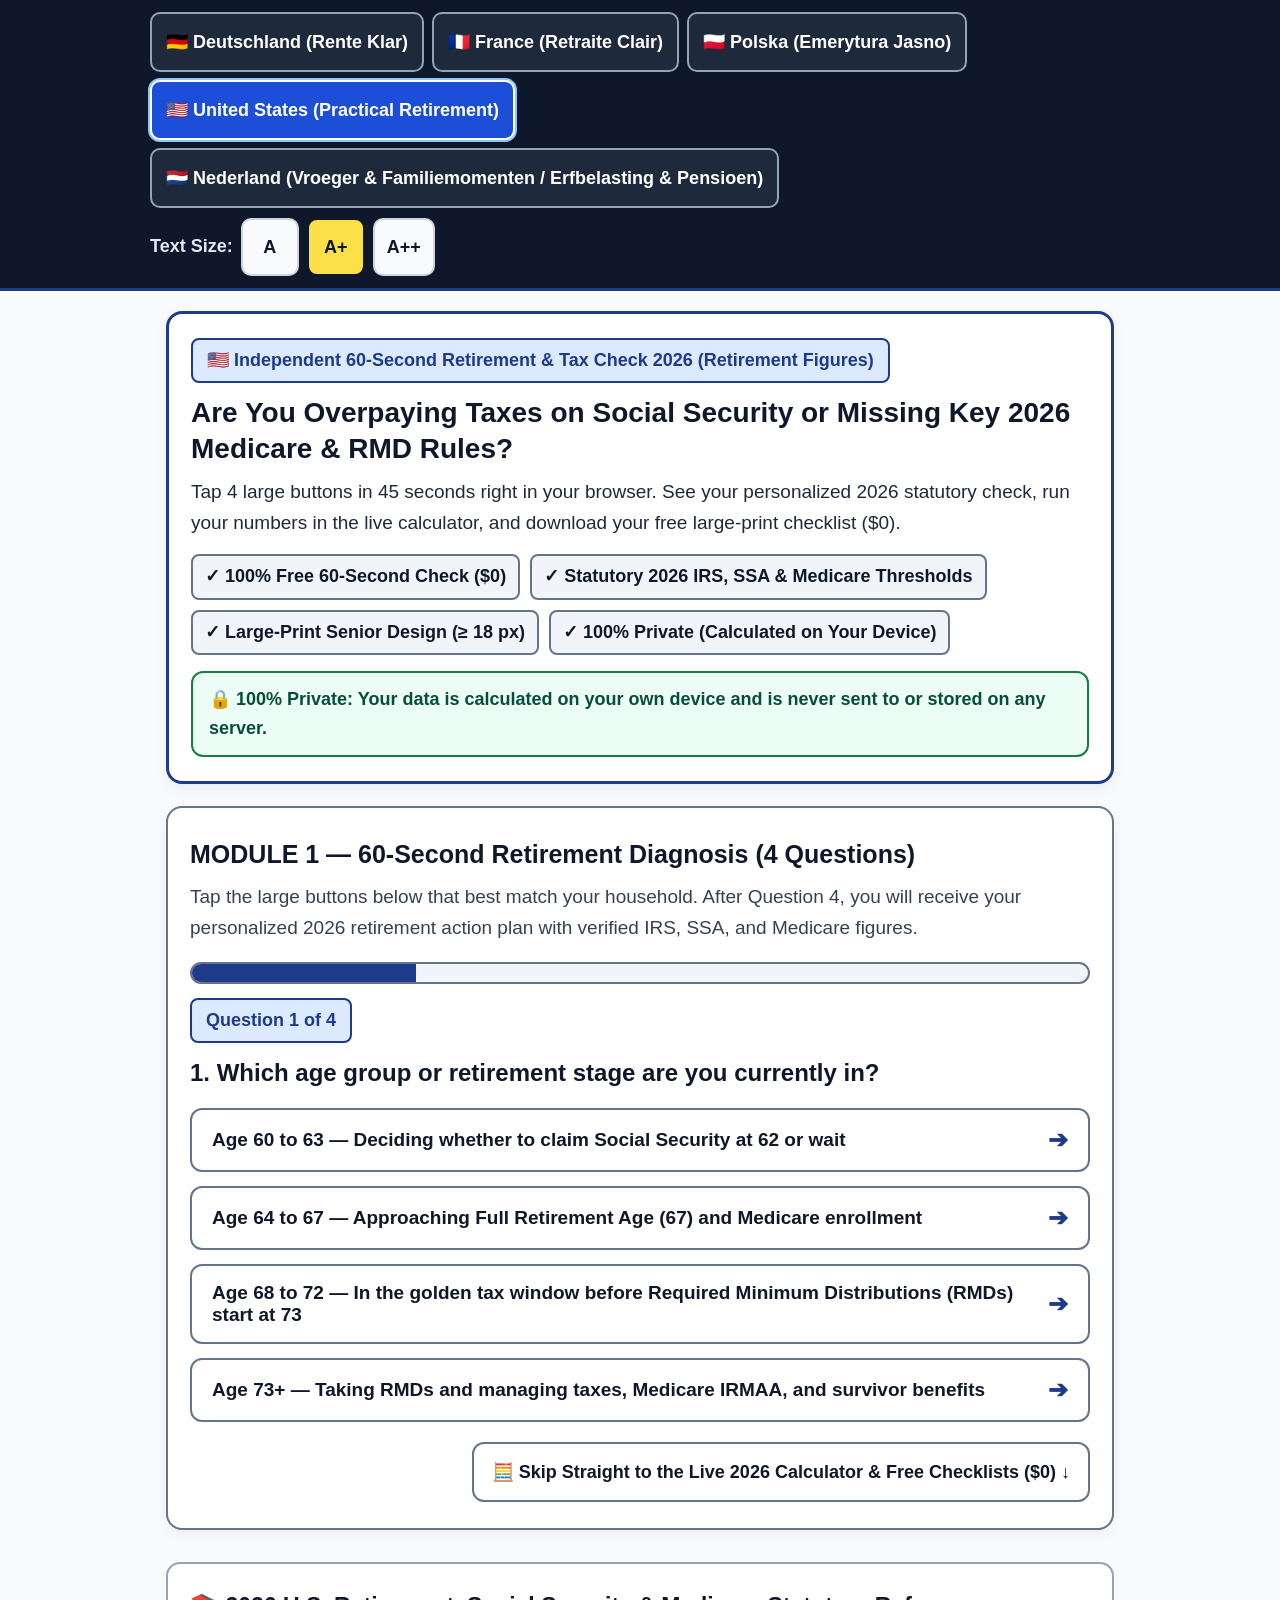
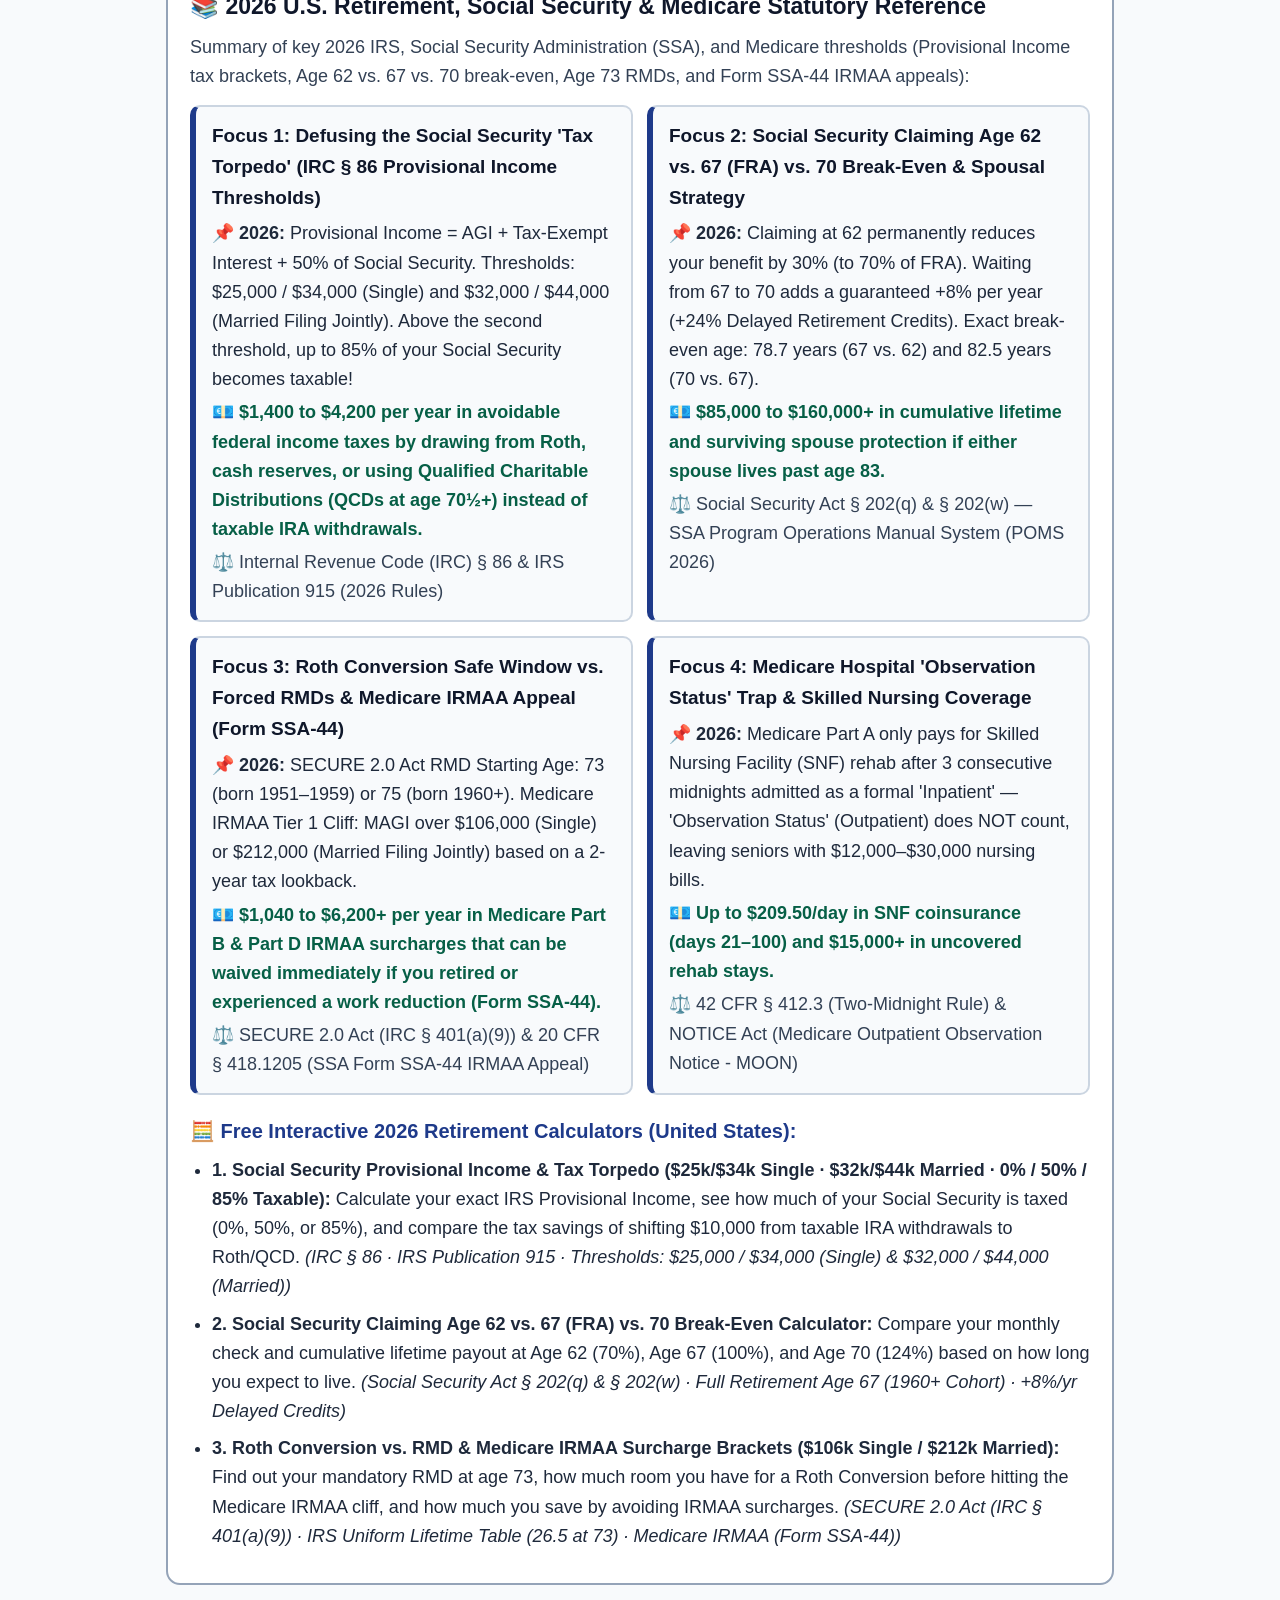
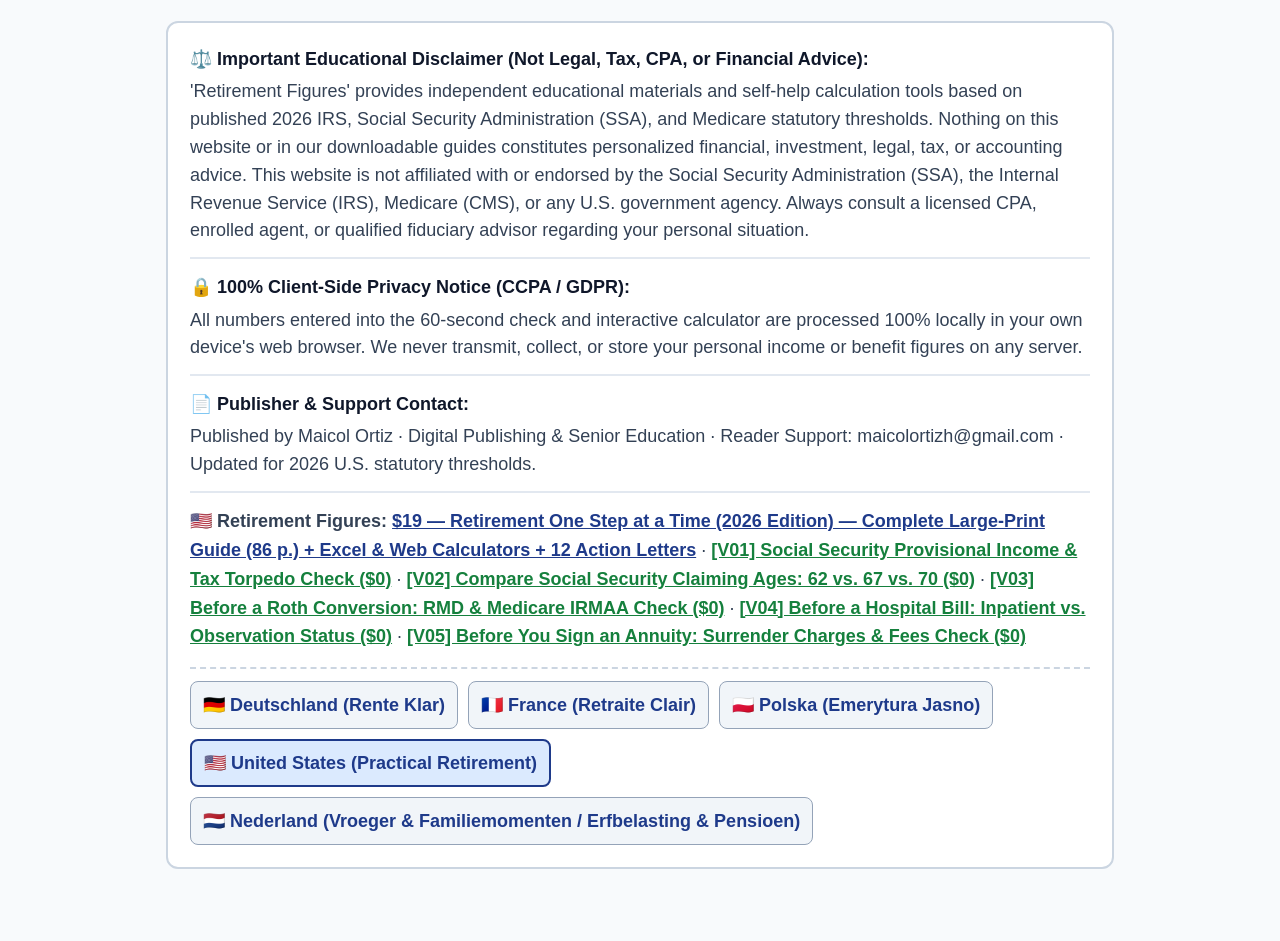
==== commit 8e3f0e62: "feat(senior-2026): national camouflage, 1-click checkout (?wanted=true), local payment badges, Amazo" ====
--- a/index.html
+++ b/index.html
@@ -5,9 +5,90 @@
   <meta name="viewport" content="width=device-width, initial-scale=1.0">
   <title>Renten Zahlen — Kostenloser 60-Sekunden-Ruhestands-Check & Rechner 2026</title>
   <meta name="description" content="Prüfen Sie in 60 Sekunden Ihre Rente, KVdR 9/10-Regel, Mütterrente und Witwenrente anhand der gesetzlichen Werte 2026 (42,52 € Rentenwert). 100% kostenlos & DSGVO-privat.">
+  <link rel="canonical" href="https://maicolortz.github.io/senior-check-2026/">
+  <link rel="alternate" hreflang="de" href="https://maicolortz.github.io/senior-check-2026/de/">
+  <link rel="alternate" hreflang="de-DE" href="https://maicolortz.github.io/senior-check-2026/de/">
+  <link rel="alternate" hreflang="de-AT" href="https://maicolortz.github.io/senior-check-2026/de/">
+  <link rel="alternate" hreflang="de-CH" href="https://maicolortz.github.io/senior-check-2026/de/">
+  <link rel="alternate" hreflang="fr" href="https://maicolortz.github.io/senior-check-2026/fr/">
+  <link rel="alternate" hreflang="fr-FR" href="https://maicolortz.github.io/senior-check-2026/fr/">
+  <link rel="alternate" hreflang="fr-BE" href="https://maicolortz.github.io/senior-check-2026/fr/">
+  <link rel="alternate" hreflang="fr-CH" href="https://maicolortz.github.io/senior-check-2026/fr/">
+  <link rel="alternate" hreflang="pl" href="https://maicolortz.github.io/senior-check-2026/pl/">
+  <link rel="alternate" hreflang="pl-PL" href="https://maicolortz.github.io/senior-check-2026/pl/">
+  <link rel="alternate" hreflang="nl" href="https://maicolortz.github.io/senior-check-2026/nl/">
+  <link rel="alternate" hreflang="nl-NL" href="https://maicolortz.github.io/senior-check-2026/nl/">
+  <link rel="alternate" hreflang="nl-BE" href="https://maicolortz.github.io/senior-check-2026/nl/">
+  <link rel="alternate" hreflang="en" href="https://maicolortz.github.io/senior-check-2026/en/">
+  <link rel="alternate" hreflang="en-US" href="https://maicolortz.github.io/senior-check-2026/en/">
+  <link rel="alternate" hreflang="x-default" href="https://maicolortz.github.io/senior-check-2026/">
   <meta property="og:title" content="Renten Zahlen — Kostenloser 60-Sekunden-Ruhestands-Check & Rechner 2026">
   <meta property="og:description" content="Prüfen Sie in 60 Sekunden Ihre Rente, KVdR 9/10-Regel, Mütterrente und Witwenrente anhand der gesetzlichen Werte 2026 (42,52 € Rentenwert). 100% kostenlos & DSGVO-privat.">
+  <meta property="og:url" content="https://maicolortz.github.io/senior-check-2026/">
   <meta property="og:type" content="website">
+  <script type="application/ld+json">
+{
+  "@context": "https://schema.org",
+  "@graph": [
+    {
+      "@type": "SoftwareApplication",
+      "name": "Renten Zahlen — Kostenloser 60-Sekunden-Ruhestands-Check & Rechner 2026",
+      "description": "Prüfen Sie in 60 Sekunden Ihre Rente, KVdR 9/10-Regel, Mütterrente und Witwenrente anhand der gesetzlichen Werte 2026 (42,52 € Rentenwert). 100% kostenlos & DSGVO-privat.",
+      "applicationCategory": "FinanceApplication",
+      "operatingSystem": "Web, All",
+      "url": "https://maicolortz.github.io/senior-check-2026/",
+      "inLanguage": "de",
+      "offers": {
+        "@type": "Offer",
+        "price": "0",
+        "priceCurrency": "EUR"
+      },
+      "featureList": [
+        "1. Rente mit 63 vs. 67 (Abschlag 0,3%/Monat · Rentenwert 42,52 € · Break-even Alter)",
+        "2. 9/10-Regel der KVdR (Erwerbsleben · +36 Monate je Kind · Ersparnis vs. freiwillige GKV)",
+        "3. Witwenrente Einkommensanrechnung (§ 97 SGB VI · Freibetrag 2026: 1.123,38 €)"
+      ]
+    },
+    {
+      "@type": "FAQPage",
+      "mainEntity": [
+        {
+          "@type": "Question",
+          "name": "1. In welcher Altersgruppe oder Ruhestandsphase befinden Sie sich?",
+          "acceptedAnswer": {
+            "@type": "Answer",
+            "text": "Fokus 1: Vorzeitige Altersrente (0,3 % Abschlag/Monat & aktueller Rentenwert 42,52 €) — Aktueller Rentenwert 2026: 42,52 € je Entgeltpunkt | Abschlag: 0,3 % pro vorgezogenem Monat (max. 14,4 % bei 48 Monaten). Bei 40 Entgeltpunkten (1.700,80 € Bruttorente) kostet 3 Jahre früher gehen ca. 183,69 €/Monat brutto — doch Sie erhalten zuvor 36 volle Monatsrenten (über 48.000 € netto Vorsprung!). Der rechnerische Break-even-Punkt liegt erst bei rund 91,8 Jahren (297 Monate nach dem 67. Geburtstag). Fordern Sie mit Formular V0210 eine besondere Rentenauskunft nach § 109 Abs. 5 SGB VI bei der Deutschen Rentenversicherung an. (§§ 36, 77, 187a SGB VI — Deutsche Rentenversicherung (Stand 2026, Rentenwert 42,52 €))"
+          }
+        },
+        {
+          "@type": "Question",
+          "name": "2. Wie sieht Ihre aktuelle familiäre Situation aus?",
+          "acceptedAnswer": {
+            "@type": "Answer",
+            "text": "Fokus 2: 9/10-Regel der Krankenversicherung der Rentner (KVdR) + 36 Monate je Kind — 90 %-Pflichtgrenze in der zweiten Hälfte des Erwerbslebens (§ 5 Abs. 1 Nr. 11 SGB V) + pauschal 36 Kalendermonate je Kind (§ 5 Abs. 2 S. 3 SGB V). 2.100 € bis 3.400 € Ersparnis pro Jahr (über 35.000 € in 15 Rentenjahren), weil in der Pflicht-KVdR 0 % Krankenkassenbeiträge auf Mieteinnahmen, Zinsen, Dividenden und private Kapitalauszahlungen anfallen. Reichen Sie bei Ihrer Krankenkasse die Geburtsurkunden aller Kinder (auch Stief-/Pflegekinder) zur Neuberechnung der Vorversicherungszeit ein. (§ 5 Abs. 1 Nr. 11 und Abs. 2 SGB V — GKV-Spitzenverband / DRV (Formular R0810))"
+          }
+        },
+        {
+          "@type": "Question",
+          "name": "3. Wie hoch ist Ihre (erwartete) monatliche Bruttorente bzw. Ihr Ruhestandseinkommen?",
+          "acceptedAnswer": {
+            "@type": "Answer",
+            "text": "Fokus 3: Witwenrente & Einkommensanrechnung (§ 97 SGB VI Freibetrag 2026) — Dynamischer Freibetrag 2026: 1.123,38 € netto monatlich (26,4 × 42,52 €) + 238,29 € je waisenberechtigtem Kind. Eigenes Brutto wird vorab pauschal um 14 % bereinigt (§ 18b SGB IV). Rund 1.100 € bis 2.600 € mehr Witwenrente pro Jahr durch korrekten 14 %-Pauschalabzug vom eigenen Brutto und zeitnahen Änderungsantrag bei gesunkenem Einkommen. Prüfen Sie die Anlage „Einkommensanrechnung“ Ihres Witwenrentenbescheids und beantragen Sie bei Einkommensminderung ab 10 % sofort eine Neuberechnung (§ 18d SGB IV). (§ 97 SGB VI i.V.m. §§ 18a–18e SGB IV — Deutsche Rentenversicherung (Stand 2026))"
+          }
+        },
+        {
+          "@type": "Question",
+          "name": "4. Welches Thema möchten Sie als Erstes rechtssicher klären?",
+          "acceptedAnswer": {
+            "@type": "Answer",
+            "text": "Fokus 4: Überprüfungsantrag nach § 44 SGB X (Kontenklärung & Nachzahlung bis 4 Jahre rückwirkend) — Kindererziehungszeiten: bis zu 3,0 Entgeltpunkte je Kind (= +127,56 € Rente/Monat je Kind ab 1992 bzw. +106,30 € vor 1992 beim Rentenwert 42,52 €). Schon 1 einziger nachgetragener Entgeltpunkt bringt 510,24 € pro Jahr lebenslang — zuzüglich bis zu 4 Jahre rückwirkender Nachzahlung (§ 44 Abs. 4 SGB X). Stellen Sie einen schriftlichen Überprüfungsantrag nach § 44 SGB X in Verbindung mit dem Antrag auf Kontenklärung (V0100) und Anlage Kindererziehung (V0800). (§ 44 SGB X, §§ 56, 249 SGB VI — Deutsche Rentenversicherung (V0100 / V0800))"
+          }
+        }
+      ]
+    }
+  ]
+}
+  </script>
   <style>
 /* ==========================================================================
    SENIOR BRIDGE PAGE UX STANDARD 2026 (55-75+ AÑOS) — CONTRASTE AAA (#0F172A)
@@ -877,6 +958,131 @@
   border-color: var(--text-main);
 }
 
+/* Barra de Métodos de Pago Locales Europeos (Estudio Nuvei 2026) */
+.payment-methods-badge-bar {
+  margin-top: 14px;
+  padding: 12px 16px;
+  background-color: #1E293B;
+  border: 2px solid #94A3B8;
+  border-radius: 10px;
+  color: #F8FAFC;
+  font-size: 18px;
+  font-weight: 700;
+  text-align: center;
+  line-height: 1.5;
+}
+
+/* Opción de Doble Formato: Libro Físico Impreso en Letra Grande (>= 16 pt) en Amazon Nacional */
+.dual-format-amazon-box {
+  margin-top: 18px;
+  padding: 18px 20px;
+  background-color: #1E293B;
+  border: 2px solid #F59E0B;
+  border-radius: 12px;
+  color: #F8FAFC;
+}
+
+.dual-format-amazon-title {
+  font-size: 19px;
+  font-weight: 800;
+  color: #FDE047;
+  margin-bottom: 6px;
+}
+
+.dual-format-amazon-desc {
+  font-size: 18px;
+  color: #E2E8F0;
+  margin-bottom: 12px;
+  line-height: 1.55;
+}
+
+.btn-amazon-print {
+  min-height: 60px;
+  width: 100%;
+  padding: 12px 18px;
+  font-size: 19px;
+  font-weight: 800;
+  color: #0F172A;
+  background-color: #F8FAFC;
+  border: 3px solid #F59E0B;
+  border-radius: 10px;
+  text-decoration: none;
+  display: inline-flex;
+  align-items: center;
+  justify-content: center;
+  text-align: center;
+  transition: background-color 0.15s;
+}
+
+.btn-amazon-print:hover,
+.btn-amazon-print:focus-visible {
+  background-color: #FEF3C7;
+  outline: 3px solid #FDE047;
+}
+
+/* Sección Semántica Indexable SEO de Referencia Legal 2026 */
+.seo-statutory-section {
+  margin-top: 32px;
+  padding: 24px 22px;
+  background-color: #FFFFFF;
+  border: 2px solid #94A3B8;
+  border-radius: 14px;
+  color: var(--text-main);
+}
+
+.seo-statutory-grid {
+  display: grid;
+  grid-template-columns: repeat(2, 1fr);
+  gap: 14px;
+  margin-top: 14px;
+}
+
+@media (max-width: 780px) {
+  .seo-statutory-grid {
+    grid-template-columns: 1fr;
+  }
+}
+
+.seo-statutory-item {
+  background-color: #F8FAFC;
+  border: 2px solid #CBD5E1;
+  border-left: 6px solid #1E3A8A;
+  border-radius: 10px;
+  padding: 14px 16px;
+}
+
+.discreet-lang-switcher-row {
+  margin-top: 16px;
+  padding-top: 12px;
+  border-top: 2px dashed #CBD5E1;
+  display: flex;
+  flex-wrap: wrap;
+  align-items: center;
+  gap: 10px;
+  font-size: 18px;
+}
+
+.discreet-lang-link {
+  min-height: 48px;
+  padding: 6px 12px;
+  font-size: 18px;
+  font-weight: 700;
+  color: #1E3A8A;
+  background-color: #F1F5F9;
+  border: 1px solid #94A3B8;
+  border-radius: 8px;
+  cursor: pointer;
+  text-decoration: none;
+  display: inline-flex;
+  align-items: center;
+}
+
+.discreet-lang-link.active {
+  background-color: #DBEAFE;
+  border: 2px solid #1E3A8A;
+  font-weight: 800;
+}
+
   </style>
 </head>
 <body>
@@ -884,7 +1090,7 @@
   <header class="top-bar" role="banner">
     <div class="top-bar-inner">
       <div class="lang-selector-group" id="lang-buttons-container" role="group" aria-label="Country and Language Selector">
-        <!-- Renderizado dinámico: DE, FR, PL, EN, NL -->
+        
       </div>
       <div class="font-controls" role="group" aria-label="Font Size Controls">
         <span class="font-controls-label" id="font-size-label">Schriftgröße:</span>
@@ -936,24 +1142,47 @@
       <section id="step2-paid-offer-container" aria-label="Complete 2026 System Offer"></section>
     </div>
 
+    <!-- SECCIÓN SEMÁNTICA INDEXABLE SEO: REFERENCIA ESTATUTARIA 2026 Y CALCULADORAS -->
+    <section id="seo-statutory-reference-2026" class="seo-statutory-section" aria-label="2026 Statutory Thresholds and Calculators Reference">
+      
+      <h2 style="margin:0 0 8px 0;font-size:23px;font-weight:900;color:#0F172A;">📚 Gesetzliche Werte, Freibeträge & Renten-Rechner 2026 im Überblick (Deutschland)</h2>
+      <p style="margin:0 0 14px 0;font-size:18px;color:#334155;">Zusammenfassung der wichtigsten gesetzlichen Schwellenwerte 2026 (aktueller Rentenwert 42,52 €, KVdR 9/10-Regel, Witwenrente Freibetrag 1.123,38 € und Mütterrente):</p>
+      <div class="seo-statutory-grid">
+        <div class="seo-statutory-item"><div style="font-size:19px;font-weight:800;color:#0F172A;margin-bottom:6px;">Fokus 1: Vorzeitige Altersrente (0,3 % Abschlag/Monat & aktueller Rentenwert 42,52 €)</div><div style="font-size:18px;color:#1E293B;margin-bottom:4px;"><strong>📌 2026:</strong> Aktueller Rentenwert 2026: 42,52 € je Entgeltpunkt | Abschlag: 0,3 % pro vorgezogenem Monat (max. 14,4 % bei 48 Monaten).</div><div style="font-size:18px;color:#065F46;font-weight:700;margin-bottom:4px;">💶 Bei 40 Entgeltpunkten (1.700,80 € Bruttorente) kostet 3 Jahre früher gehen ca. 183,69 €/Monat brutto — doch Sie erhalten zuvor 36 volle Monatsrenten (über 48.000 € netto Vorsprung!). Der rechnerische Break-even-Punkt liegt erst bei rund 91,8 Jahren (297 Monate nach dem 67. Geburtstag).</div><div style="font-size:18px;color:#334155;">⚖️ §§ 36, 77, 187a SGB VI — Deutsche Rentenversicherung (Stand 2026, Rentenwert 42,52 €)</div></div>
+        <div class="seo-statutory-item"><div style="font-size:19px;font-weight:800;color:#0F172A;margin-bottom:6px;">Fokus 2: 9/10-Regel der Krankenversicherung der Rentner (KVdR) + 36 Monate je Kind</div><div style="font-size:18px;color:#1E293B;margin-bottom:4px;"><strong>📌 2026:</strong> 90 %-Pflichtgrenze in der zweiten Hälfte des Erwerbslebens (§ 5 Abs. 1 Nr. 11 SGB V) + pauschal 36 Kalendermonate je Kind (§ 5 Abs. 2 S. 3 SGB V).</div><div style="font-size:18px;color:#065F46;font-weight:700;margin-bottom:4px;">💶 2.100 € bis 3.400 € Ersparnis pro Jahr (über 35.000 € in 15 Rentenjahren), weil in der Pflicht-KVdR 0 % Krankenkassenbeiträge auf Mieteinnahmen, Zinsen, Dividenden und private Kapitalauszahlungen anfallen.</div><div style="font-size:18px;color:#334155;">⚖️ § 5 Abs. 1 Nr. 11 und Abs. 2 SGB V — GKV-Spitzenverband / DRV (Formular R0810)</div></div>
+        <div class="seo-statutory-item"><div style="font-size:19px;font-weight:800;color:#0F172A;margin-bottom:6px;">Fokus 3: Witwenrente & Einkommensanrechnung (§ 97 SGB VI Freibetrag 2026)</div><div style="font-size:18px;color:#1E293B;margin-bottom:4px;"><strong>📌 2026:</strong> Dynamischer Freibetrag 2026: 1.123,38 € netto monatlich (26,4 × 42,52 €) + 238,29 € je waisenberechtigtem Kind. Eigenes Brutto wird vorab pauschal um 14 % bereinigt (§ 18b SGB IV).</div><div style="font-size:18px;color:#065F46;font-weight:700;margin-bottom:4px;">💶 Rund 1.100 € bis 2.600 € mehr Witwenrente pro Jahr durch korrekten 14 %-Pauschalabzug vom eigenen Brutto und zeitnahen Änderungsantrag bei gesunkenem Einkommen.</div><div style="font-size:18px;color:#334155;">⚖️ § 97 SGB VI i.V.m. §§ 18a–18e SGB IV — Deutsche Rentenversicherung (Stand 2026)</div></div>
+        <div class="seo-statutory-item"><div style="font-size:19px;font-weight:800;color:#0F172A;margin-bottom:6px;">Fokus 4: Überprüfungsantrag nach § 44 SGB X (Kontenklärung & Nachzahlung bis 4 Jahre rückwirkend)</div><div style="font-size:18px;color:#1E293B;margin-bottom:4px;"><strong>📌 2026:</strong> Kindererziehungszeiten: bis zu 3,0 Entgeltpunkte je Kind (= +127,56 € Rente/Monat je Kind ab 1992 bzw. +106,30 € vor 1992 beim Rentenwert 42,52 €).</div><div style="font-size:18px;color:#065F46;font-weight:700;margin-bottom:4px;">💶 Schon 1 einziger nachgetragener Entgeltpunkt bringt 510,24 € pro Jahr lebenslang — zuzüglich bis zu 4 Jahre rückwirkender Nachzahlung (§ 44 Abs. 4 SGB X).</div><div style="font-size:18px;color:#334155;">⚖️ § 44 SGB X, §§ 56, 249 SGB VI — Deutsche Rentenversicherung (V0100 / V0800)</div></div>
+      </div>
+      <h3 style="margin:20px 0 8px 0;font-size:20px;font-weight:800;color:#1E3A8A;">🧮 Verfügbare Online-Rechner für Deutschland (2026):</h3>
+      <ul style="margin:0;padding-left:22px;color:#1E293B;">
+        <li style="margin-bottom:8px;font-size:18px;"><strong>1. Rente mit 63 vs. 67 (Abschlag 0,3%/Monat · Rentenwert 42,52 € · Break-even Alter):</strong> Berechnen Sie Ihren exakten Monatsbetrag, den Netto-Vorsprung vor dem 67. Lebensjahr und das Lebensalter, ab dem die Regelaltersrente die Frührente überholt. <em>(§§ 36, 77, 187a SGB VI · Aktueller Rentenwert 2026: 42,52 € je Entgeltpunkt)</em></li>
+        <li style="margin-bottom:8px;font-size:18px;"><strong>2. 9/10-Regel der KVdR (Erwerbsleben · +36 Monate je Kind · Ersparnis vs. freiwillige GKV):</strong> Prüfen Sie sofort, ob Sie mit dem Kinder-Bonus (§ 5 Abs. 2 SGB V: pauschal +3 Jahre je Kind) die 90 %-Hürde für die günstige Pflichtversicherung der Rentner knacken. <em>(§ 5 Abs. 1 Nr. 11 & Abs. 2 Satz 3 SGB V · Formular R0810 (Meldung zur KVdR))</em></li>
+        <li style="margin-bottom:8px;font-size:18px;"><strong>3. Witwenrente Einkommensanrechnung (§ 97 SGB VI · Freibetrag 2026: 1.123,38 €):</strong> Berechnen Sie Ihre auszahlbare Witwen-/Witwerrente inklusive 14 % Pauschalabzug auf die eigene Rente und dem neuen Freibetrag von 1.123,38 €. <em>(§ 97 SGB VI i.V.m. § 18b SGB IV · Freibetrag 2026: 1.123,38 € (+ 238,29 € je Kind))</em></li>
+      </ul>
+    
+    </section>
+
     <!-- PIE LEGAL, PRIVACIDAD Y DESCARGO DE NO-AFILIACIÓN (IMPRESSUM · DSGVO/RGPD/RODO/AVG/CCPA) -->
     <footer id="bridge-legal-footer" style="margin-top:36px;padding:22px;background:#FFFFFF;border:2px solid #CBD5E1;border-radius:12px;font-size:18px;color:#334155;">
       
       <div style="margin-bottom:14px;padding-bottom:12px;border-bottom:2px solid #E2E8F0;">
         <div style="font-weight:800;color:#0F172A;margin-bottom:4px;">⚖️ Wichtiger Rechtshinweis (Keine Rechts-, Renten- oder Steuerberatung):</div>
-        <div style="font-size:17px;line-height:1.55;color:#334155;">Dieses Angebot von „Renten Zahlen“ ist ein unabhängiges Bildungs-, Informations- und Rechenwerkzeug zur privaten Orientierung anhand der gesetzlichen Werte 2026. Es stellt keine Rechts-, Steuer- oder Rentenberatung im Sinne des Rechtsdienstleistungsgesetzes (RDG) oder Steuerberatungsgesetzes (StBerG) dar und steht in keinerlei Verbindung zur Deutschen Rentenversicherung (DRV), den gesetzlichen Krankenkassen oder Finanzbehörden. Für verbindliche Auskünfte wenden Sie sich bitte an die DRV, einen zugelassenen Rentenberater oder Steuerberater.</div>
+        <div style="font-size:18px;line-height:1.55;color:#334155;">Dieses Angebot von „Renten Zahlen“ ist ein unabhängiges Bildungs-, Informations- und Rechenwerkzeug zur privaten Orientierung anhand der gesetzlichen Werte 2026. Es stellt keine Rechts-, Steuer- oder Rentenberatung im Sinne des Rechtsdienstleistungsgesetzes (RDG) oder Steuerberatungsgesetzes (StBerG) dar und steht in keinerlei Verbindung zur Deutschen Rentenversicherung (DRV), den gesetzlichen Krankenkassen oder Finanzbehörden. Für verbindliche Auskünfte wenden Sie sich bitte an die DRV, einen zugelassenen Rentenberater oder Steuerberater.</div>
       </div>
       <div style="margin-bottom:14px;padding-bottom:12px;border-bottom:2px solid #E2E8F0;">
         <div style="font-weight:800;color:#0F172A;margin-bottom:4px;">🔒 Datenschutz (DSGVO / TDDDG):</div>
-        <div style="font-size:17px;line-height:1.55;color:#334155;">Alle Eingaben im 60-Sekunden-Schnelltest und im Live-Rechner werden zu 100 % lokal im Arbeitsspeicher Ihres eigenen Endgeräts (Client-Side JavaScript) berechnet. Es werden keine personenbezogenen Gesundheits- oder Finanzdaten an unsere Server übertragen oder gespeichert. Beim Klick auf einen Download-Link wechseln Sie zum Zahlungs- und Download-Anbieter Gumroad Inc.</div>
+        <div style="font-size:18px;line-height:1.55;color:#334155;">Alle Eingaben im 60-Sekunden-Schnelltest und im Live-Rechner werden zu 100 % lokal im Arbeitsspeicher Ihres eigenen Endgeräts (Client-Side JavaScript) berechnet. Es werden keine personenbezogenen Gesundheits- oder Finanzdaten an unsere Server übertragen oder gespeichert. Beim Klick auf einen Download-Link wechseln Sie zum Zahlungs- und Download-Anbieter Gumroad Inc.</div>
       </div>
       <div style="margin-bottom:14px;padding-bottom:12px;border-bottom:2px solid #E2E8F0;">
         <div style="font-weight:800;color:#0F172A;margin-bottom:4px;">📄 Impressum & Kontakt (Anbieterkennzeichnung):</div>
-        <div style="font-size:17px;line-height:1.55;color:#334155;">Herausgeber: Maicol Ortiz · Digital Publishing & Senior Education · E-Mail / Leserservice: maicolortizh@gmail.com · Redaktioneller Stand: Gesetzliche Werte 2026 (Rentenwert 42,52 €).</div>
+        <div style="font-size:18px;line-height:1.55;color:#334155;">Herausgeber: Maicol Ortiz · Digital Publishing & Senior Education · E-Mail / Leserservice: maicolortizh@gmail.com · Redaktioneller Stand: Gesetzliche Werte 2026 (Rentenwert 42,52 €).</div>
       </div>
-      <div style="font-size:17px;line-height:1.6;">
+      <div style="font-size:18px;line-height:1.6;">
         <strong>🇩🇪 Renten Zahlen:</strong>
-        <a href="https://maicolortizh.gumroad.com/l/rente-klar-vollversion" target="_blank" rel="noopener" style="color:#1E3A8A;font-weight:800;">19 € — Rente Klar 2026 — Großdruck-Handbuch (88 S.) + Excel- & Web-Rechner + 10 Musterschreiben (DIN A4)</a> · <a href="https://maicolortizh.gumroad.com/l/rente-63-oder-67-rechner-gratis" target="_blank" rel="noopener" style="color:#15803D;font-weight:700;">[V01] Rente mit 63 oder 67: Abschlag- & Break-even-Rechner (0 €)</a> · <a href="https://maicolortizh.gumroad.com/l/rente-im-ausland-checkliste-gratis" target="_blank" rel="noopener" style="color:#15803D;font-weight:700;">[V02] Rente im Ausland: Checkliste Krankenversicherung & Steuer (0 €)</a> · <a href="https://maicolortizh.gumroad.com/l/kvdr-9-10-regel-check-gratis" target="_blank" rel="noopener" style="color:#15803D;font-weight:700;">[V03] KVdR 9/10-Regel & +36 Monate Kinder-Bonus Check (0 €)</a> · <a href="https://maicolortizh.gumroad.com/l/muetterrente-minijob-check-gratis" target="_blank" rel="noopener" style="color:#15803D;font-weight:700;">[V04] Mütterrente, Kindererziehung & Pflege-Punkte Check (0 €)</a> · <a href="https://maicolortizh.gumroad.com/l/witwenrente-steuer-check-gratis" target="_blank" rel="noopener" style="color:#15803D;font-weight:700;">[V05] Witwenrente Freibetrag 2026 (1.123,38 €) & Steuer-Check (0 €)</a>
+        <a href="https://maicolortizh.gumroad.com/l/rente-klar-vollversion?wanted=true" target="_blank" rel="noopener" style="color:#1E3A8A;font-weight:800;">19 € — Rente Klar 2026 — Großdruck-Handbuch (88 S.) + Excel- & Web-Rechner + 10 Musterschreiben (DIN A4)</a> · <a href="https://maicolortizh.gumroad.com/l/rente-63-oder-67-rechner-gratis?wanted=true" target="_blank" rel="noopener" style="color:#15803D;font-weight:700;">[V01] Rente mit 63 oder 67: Abschlag- & Break-even-Rechner (0 €)</a> · <a href="https://maicolortizh.gumroad.com/l/rente-im-ausland-checkliste-gratis?wanted=true" target="_blank" rel="noopener" style="color:#15803D;font-weight:700;">[V02] Rente im Ausland: Checkliste Krankenversicherung & Steuer (0 €)</a> · <a href="https://maicolortizh.gumroad.com/l/kvdr-9-10-regel-check-gratis?wanted=true" target="_blank" rel="noopener" style="color:#15803D;font-weight:700;">[V03] KVdR 9/10-Regel & +36 Monate Kinder-Bonus Check (0 €)</a> · <a href="https://maicolortizh.gumroad.com/l/muetterrente-minijob-check-gratis?wanted=true" target="_blank" rel="noopener" style="color:#15803D;font-weight:700;">[V04] Mütterrente, Kindererziehung & Pflege-Punkte Check (0 €)</a> · <a href="https://maicolortizh.gumroad.com/l/witwenrente-steuer-check-gratis?wanted=true" target="_blank" rel="noopener" style="color:#15803D;font-weight:700;">[V05] Witwenrente Freibetrag 2026 (1.123,38 €) & Steuer-Check (0 €)</a>
+      </div>
+      <div class="discreet-lang-switcher-row" id="footer-discreet-lang-switcher" aria-label="Language Switcher">
+        <button type="button" class="discreet-lang-link active" data-footer-lang="de">🇩🇪 Deutschland (Rente Klar)</button><button type="button" class="discreet-lang-link" data-footer-lang="fr">🇫🇷 France (Retraite Clair)</button><button type="button" class="discreet-lang-link" data-footer-lang="pl">🇵🇱 Polska (Emerytura Jasno)</button><button type="button" class="discreet-lang-link" data-footer-lang="en">🇺🇸 United States (Practical Retirement)</button><button type="button" class="discreet-lang-link" data-footer-lang="nl">🇳🇱 Nederland (Vroeger & Familiemomenten / Erfbelasting & Pensioen)</button>
       </div>
     
     </footer>
@@ -1419,6 +1648,7 @@
     ],
     "bridge": {
       "channelName": "Renten Zahlen",
+      "nationalTopBadge": "🇩🇪 Deutschland (DRV / KVdR / Rente 2026)",
       "pageTitle": "Renten Zahlen — Kostenloser 60-Sekunden-Ruhestands-Check & Rechner 2026",
       "metaDescription": "Prüfen Sie in 60 Sekunden Ihre Rente, KVdR 9/10-Regel, Mütterrente und Witwenrente anhand der gesetzlichen Werte 2026 (42,52 € Rentenwert). 100% kostenlos & DSGVO-privat.",
       "heroBadge": "🇩🇪 Unabhängiger Ruhestands- & Behörden-Schnelltest 2026 (Renten Zahlen)",
@@ -1446,9 +1676,23 @@
       "step2Title": "Rente Klar 2026 — Großdruck-Handbuch (88 S.) + Excel- & Web-Rechner + 10 Musterschreiben (DIN A4)",
       "step2Subtitle": "Für alle, die ihren Rentenbescheid, die KVdR-9/10-Regel, die Mütterrente oder die Witwenrente strukturiert gegenüber DRV und Krankenkasse prüfen und einreichen möchten.",
       "paidPackPrice": "19 €",
-      "paidPackUrl": "https://maicolortizh.gumroad.com/l/rente-klar-vollversion",
+      "paidPackUrl": "https://maicolortizh.gumroad.com/l/rente-klar-vollversion?wanted=true",
       "paidPackBtnText": "📘 Komplettpaket „Rente Klar 2026“ jetzt sichern (19 €) →",
       "paidPackGuarantee": "Sofort-Download nach dem Kauf · Großdruck-Handbuch (PDF A4, ≥ 16,5 pt) · 5-Blatt Excel-Rechner (.xlsx) + Web-App · 10 druckfertige Musterschreiben (§ 44 SGB X, V0210, R0810, § 97 SGB VI)",
+      "paymentMethodsBadge": "💳 Sichere Zahlungsmethoden: PayPal · Klarna · SEPA / Kreditkarte (Visa / Mastercard) · Apple Pay / Google Pay",
+      "amazonPrintOffer": {
+        "bookTitle": "Rente Klar 2026",
+        "marketplace": "Amazon.de",
+        "title": "📖 Lieber als gedrucktes Buch in der Hand? (Großdruck-Taschenbuch ≥ 16 pt)",
+        "desc": "Neben dem digitalen Sofort-Download oben (inkl. Excel- & Web-Rechner) ist das Arbeitsbuch „Rente Klar 2026“ auch als gedrucktes Großdruck-Taschenbuch (16 pt Schriftgröße, zum Ausfüllen am Küchentisch) auf Amazon.de erhältlich:",
+        "btnText": "📦 Gedrucktes Taschenbuch „Rente Klar 2026“ auf Amazon.de ansehen →",
+        "url": "https://www.amazon.de/s?k=Rente+Klar+2026+Renten+Zahlen"
+      },
+      "seoReference": {
+        "sectionTitle": "📚 Gesetzliche Werte, Freibeträge & Renten-Rechner 2026 im Überblick (Deutschland)",
+        "sectionIntro": "Zusammenfassung der wichtigsten gesetzlichen Schwellenwerte 2026 (aktueller Rentenwert 42,52 €, KVdR 9/10-Regel, Witwenrente Freibetrag 1.123,38 € und Mütterrente):",
+        "calculatorsTitle": "🧮 Verfügbare Online-Rechner für Deutschland (2026):"
+      },
       "comparisonHeaders": [
         "Was Sie erhalten",
         "Gratis-Check (0 €)",
@@ -1496,35 +1740,35 @@
           "code": "V01",
           "title": "Rente mit 63 oder 67: Abschlag- & Break-even-Rechner (0 €)",
           "desc": "Berechnen Sie den 0,3 %-Abschlag pro Monat, Ihren Netto-Vorsprung vor 67 und das genaue Überhol-Alter.",
-          "url": "https://maicolortizh.gumroad.com/l/rente-63-oder-67-rechner-gratis"
+          "url": "https://maicolortizh.gumroad.com/l/rente-63-oder-67-rechner-gratis?wanted=true"
         },
         {
           "ep": 2,
           "code": "V02",
           "title": "Rente im Ausland: Checkliste Krankenversicherung & Steuer (0 €)",
           "desc": "Was Sie vor einem längeren Auslandsaufenthalt oder Umzug bei DRV, KVdR und Finanzamt prüfen müssen.",
-          "url": "https://maicolortizh.gumroad.com/l/rente-im-ausland-checkliste-gratis"
+          "url": "https://maicolortizh.gumroad.com/l/rente-im-ausland-checkliste-gratis?wanted=true"
         },
         {
           "ep": 3,
           "code": "V03",
           "title": "KVdR 9/10-Regel & +36 Monate Kinder-Bonus Check (0 €)",
           "desc": "So zählen 3 Jahre pauschal je Kind (§ 5 Abs. 2 SGB V) für die günstige Pflichtversicherung der Rentner.",
-          "url": "https://maicolortizh.gumroad.com/l/kvdr-9-10-regel-check-gratis"
+          "url": "https://maicolortizh.gumroad.com/l/kvdr-9-10-regel-check-gratis?wanted=true"
         },
         {
           "ep": 4,
           "code": "V04",
           "title": "Mütterrente, Kindererziehung & Pflege-Punkte Check (0 €)",
           "desc": "Prüfen Sie fehlende Entgeltpunkte im Versicherungsverlauf (V0100 / V0800) und § 44 SGB X Nachzahlung.",
-          "url": "https://maicolortizh.gumroad.com/l/muetterrente-minijob-check-gratis"
+          "url": "https://maicolortizh.gumroad.com/l/muetterrente-minijob-check-gratis?wanted=true"
         },
         {
           "ep": 5,
           "code": "V05",
           "title": "Witwenrente Freibetrag 2026 (1.123,38 €) & Steuer-Check (0 €)",
           "desc": "Prüfen Sie den 14 %-Pauschalabzug (§ 18b SGB IV) und die Einkommensanrechnung nach § 97 SGB VI.",
-          "url": "https://maicolortizh.gumroad.com/l/witwenrente-steuer-check-gratis"
+          "url": "https://maicolortizh.gumroad.com/l/witwenrente-steuer-check-gratis?wanted=true"
         }
       ]
     }
@@ -1942,6 +2186,7 @@
     ],
     "bridge": {
       "channelName": "Calcul Retraite",
+      "nationalTopBadge": "🇫🇷 France (CARSAT / Agirc-Arrco / CSG 2026)",
       "pageTitle": "Calcul Retraite — Diagnostic Gratuit en 60 Secondes & Simulateur 2026",
       "metaDescription": "Vérifiez en 60 secondes votre taux de CSG Retraite 2026, vos abattements de succession (152 500 € avant 70 ans), le plafond des frais bancaires (850 €) et votre pension CARSAT.",
       "heroBadge": "🇫🇷 Diagnostic Indépendant Retraite, CSG & Succession 2026 (Calcul Retraite)",
@@ -1969,9 +2214,23 @@
       "step2Title": "Retraite Clair 2026 — Guide Grands Caractères (84 p.) + Simulateurs Excel & Web + 10 Lettres Prêtes à Imprimer (PDF A4)",
       "step2Subtitle": "Tout pour vérifier et faire valoir vos droits auprès de la CARSAT, de l'Agirc-Arrco, des Impôts et de votre banque avec des modèles clairs et chiffrés.",
       "paidPackPrice": "19 €",
-      "paidPackUrl": "https://maicolortizh.gumroad.com/l/retraite-clair-version-complete",
+      "paidPackUrl": "https://maicolortizh.gumroad.com/l/retraite-clair-version-complete?wanted=true",
       "paidPackBtnText": "📘 Obtenir le Pack Complet « Retraite Clair 2026 » (19 €) →",
       "paidPackGuarantee": "Accès immédiat · Guide pratique A4 en grands caractères ≥ 16,5 pt (PDF & DOCX) · Classeur Excel 5 onglets (.xlsx) + Simulateur Web · 10 modèles de courriers (CARSAT, Agirc-Arrco, Banque, Impôts)",
+      "paymentMethodsBadge": "💳 Moyens de paiement sécurisés : Carte Bancaire (CB / Visa / Mastercard) · PayPal · Apple Pay / Google Pay",
+      "amazonPrintOffer": {
+        "bookTitle": "Retraite Clair 2026",
+        "marketplace": "Amazon.fr",
+        "title": "📖 Vous préférez un livre papier entre les mains ? (Édition Grands Caractères ≥ 16 pt)",
+        "desc": "En plus du téléchargement numérique immédiat ci-dessus (avec simulateurs Excel & Web), le cahier pratique « Retraite Clair 2026 » est également disponible en livre broché Grands Caractères (16 pt) sur Amazon.fr :",
+        "btnText": "📦 Voir le livre papier « Retraite Clair 2026 » sur Amazon.fr →",
+        "url": "https://www.amazon.fr/s?k=Retraite+Clair+2026+Calcul+Retraite"
+      },
+      "seoReference": {
+        "sectionTitle": "📚 Barèmes Officiels, Seuils CSG & Simulateurs Retraite 2026 (France)",
+        "sectionIntro": "Synthèse des seuils légaux 2026 en France (barème RFR de la CSG Retraite, abattements de succession et assurance-vie avant/après 70 ans, plafond des frais bancaires de succession à 850 €) :",
+        "calculatorsTitle": "🧮 Simulateurs Gratuits en Ligne 2026 (France) :"
+      },
       "comparisonHeaders": [
         "Ce qui est inclus",
         "Fiche Gratuite (0 €)",
@@ -2019,35 +2278,35 @@
           "code": "V01",
           "title": "Seuils CSG Retraite 2026 : Barème RFR & Lissage Légal (0 €)",
           "desc": "Vérifiez votre tranche (0 %, 3,8 %, 6,6 %, 8,3 %) selon votre RFR et vos parts fiscales.",
-          "url": "https://maicolortizh.gumroad.com/l/seuils-csg-retraite-gratuit"
+          "url": "https://maicolortizh.gumroad.com/l/seuils-csg-retraite-gratuit?wanted=true"
         },
         {
           "ep": 2,
           "code": "V02",
           "title": "Après un décès : Démarches, Frais bancaires (max 850 €) & Obsèques (0 €)",
           "desc": "Comment débloquer jusqu'à 5 910 € pour les obsèques et appliquer le plafond légal de 1 % / 850 €.",
-          "url": "https://maicolortizh.gumroad.com/l/apres-un-deces-avant-de-vendre-gratuit"
+          "url": "https://maicolortizh.gumroad.com/l/apres-un-deces-avant-de-vendre-gratuit?wanted=true"
         },
         {
           "ep": 3,
           "code": "V03",
           "title": "Épargne & Assurance-Vie : Avant 70 ans (152 500 €) vs Après 70 ans (30 500 €) — Guide 0 €",
           "desc": "Protégez votre épargne et comparez les abattements de 100 000 € par enfant, 152 500 € (Art. 990 I) et 30 500 € (Art. 757 B).",
-          "url": "https://maicolortizh.gumroad.com/l/epargne-apres-60-ans-gratuit"
+          "url": "https://maicolortizh.gumroad.com/l/epargne-apres-60-ans-gratuit?wanted=true"
         },
         {
           "ep": 4,
           "code": "V04",
           "title": "Protéger le logement familial & les droits du conjoint survivant (0 €)",
           "desc": "Droit viager au logement, usufruit, pension de réversion (54 % CNAV / 60 % Agirc-Arrco).",
-          "url": "https://maicolortizh.gumroad.com/l/logement-apres-un-deces-gratuit"
+          "url": "https://maicolortizh.gumroad.com/l/logement-apres-un-deces-gratuit?wanted=true"
         },
         {
           "ep": 5,
           "code": "V05",
           "title": "Vérifier son Relevé de Carrière (RIS) : Trimestres enfants & oublis (0 €)",
           "desc": "Repérez les trimestres et points Agirc-Arrco oubliés avant ou après la liquidation de votre retraite.",
-          "url": "https://maicolortizh.gumroad.com/l/verifier-sa-retraite-gratuit"
+          "url": "https://maicolortizh.gumroad.com/l/verifier-sa-retraite-gratuit?wanted=true"
         }
       ]
     }
@@ -2449,6 +2708,7 @@
     ],
     "bridge": {
       "channelName": "Liczby Emerytury",
+      "nationalTopBadge": "🇵🇱 Polska (ZUS / Renta Wdowia 2026)",
       "pageTitle": "Liczby Emerytury — Bezpłatna Diagnoza w 60 Sekund i Kalkulator ZUS 2026",
       "metaDescription": "Sprawdź w 60 sekund swój wariant Renty Wdowiej (ERWD), progi Świadczenia Wspierającego WZON (70–100 pkt), ochronę konta (Art. 56) i przeliczenie emerytury ZUS.",
       "heroBadge": "🇵🇱 Niezależny Test Emerytalny i Kalkulator 2026 (Liczby Emerytury)",
@@ -2476,9 +2736,23 @@
       "step2Title": "Emerytura Jasno 2026 — Pełny Przewodnik Dużą Czcionką + Kalkulator Excel i Web + 10 Gotowych Pism do ZUS i Banku (PDF A4)",
       "step2Subtitle": "Kompletny zestaw dla seniora i rodziny: przewodnik krok po kroku, arkusz kalkulacyjny oraz gotowe wzory wniosków i odwołań (ERWD, ERPO, WZON, Art. 56 i Art. 55a Prawa bankowego, SD-Z2) gotowe do wydruku i podpisu.",
       "paidPackPrice": "49 zł",
-      "paidPackUrl": "https://maicolortizh.gumroad.com/l/emerytura-jasno-pelna-wersja",
+      "paidPackUrl": "https://maicolortizh.gumroad.com/l/emerytura-jasno-pelna-wersja?wanted=true",
       "paidPackBtnText": "📘 Odbierz Pełny Pakiet „Emerytura Jasno 2026” (49 zł) →",
       "paidPackGuarantee": "Natychmiastowe pobranie · Przewodnik dużą czcionką ≥ 16,5 pt (PDF A4 i DOCX) · Kalkulator 5-arkuszowy Excel (.xlsx) + Aplikacja Web · 10 gotowych wzorów pism do ZUS, WZON, US i Banku",
+      "paymentMethodsBadge": "💳 Akceptowane metody płatności: BLIK · Przelewy24 · Karta płatnicza (Visa / Mastercard) · PayPal · Apple Pay / Google Pay",
+      "amazonPrintOffer": {
+        "bookTitle": "Emerytura Jasno 2026",
+        "marketplace": "Amazon.pl",
+        "title": "📖 Wolisz tradycyjną książkę papierową w ręku? (Wydanie Dużą Czcionką ≥ 16 pt)",
+        "desc": "Oprócz pakietu cyfrowego do natychmiastowego pobrania powyżej (z kalkulatorem Excel i Web), poradnik „Emerytura Jasno 2026” jest dostępny także jako drukowana książka papierowa w dużej czcionce (16 pt) na Amazon.pl:",
+        "btnText": "📦 Zobacz wydanie drukowane „Emerytura Jasno 2026” na Amazon.pl →",
+        "url": "https://www.amazon.pl/s?k=Emerytura+Jasno+2026+Liczby+Emerytury"
+      },
+      "seoReference": {
+        "sectionTitle": "📚 Ustawowe Kwoty, Limity ZUS i Kalkulatory Emerytalne 2026 w Pigułce (Polska)",
+        "sectionIntro": "Podsumowanie kluczowych wskaźników i przepisów na 2026 rok (Renta Wdowia ERWD limit 5 636,73 zł, Świadczenie Wspierające WZON 70–100 pkt, Art. 56 Prawa bankowego i przeliczenie emerytury ERPO):",
+        "calculatorsTitle": "🧮 Dostępne Kalkulatory Online 2026 (Polska):"
+      },
       "comparisonHeaders": [
         "Co dokładnie otrzymujesz",
         "Pakiet Bezpłatny (0 zł)",
@@ -2526,35 +2800,35 @@
           "code": "V01",
           "title": "Świadczenie Wspierające 2026: Progi 70–100 pkt WZON i Wniosek (0 zł)",
           "desc": "Sprawdź 6 progów punktowych WZON (od 792 zł do 4 353 zł/mies. bez podatku PIT) i przygotuj dokumenty.",
-          "url": "https://maicolortizh.gumroad.com/l/swiadczenie-wspierajace-bezplatne"
+          "url": "https://maicolortizh.gumroad.com/l/swiadczenie-wspierajace-bezplatne?wanted=true"
         },
         {
           "ep": 2,
           "code": "V02",
           "title": "Konto w banku po śmierci: Dyspozycja Art. 56 i Koszty pogrzebu (0 zł)",
           "desc": "Jak zabezpieczyć do ~175 000–185 000 zł (20x przec. wynagr. GUS) bez sądu spadkowego i zwrot za pogrzeb (Art. 55a).",
-          "url": "https://maicolortizh.gumroad.com/l/konto-po-smierci-bezplatne"
+          "url": "https://maicolortizh.gumroad.com/l/konto-po-smierci-bezplatne?wanted=true"
         },
         {
           "ep": 3,
           "code": "V03",
           "title": "Kiedy złożyć wniosek o emeryturę w ZUS: Lista kontrolna (0 zł)",
           "desc": "Najlepsze miesiące na złożenie wniosku w ZUS, waloryzacja składek i tablice dalszego trwania życia GUS.",
-          "url": "https://maicolortizh.gumroad.com/l/emerytura-w-czerwcu-bezplatne"
+          "url": "https://maicolortizh.gumroad.com/l/emerytura-w-czerwcu-bezplatne?wanted=true"
         },
         {
           "ep": 4,
           "code": "V04",
           "title": "Pieniądze z ZUS dla rodziny i Renta Wdowia ERWD (0 zł)",
           "desc": "Porównanie wariantów 100% + 15%/25% (limit 5 636,73 zł brutto), zasiłek pogrzebowy 7 000 zł i dziedziczenie subkonta.",
-          "url": "https://maicolortizh.gumroad.com/l/pieniadze-z-zus-dla-rodziny-bezplatne"
+          "url": "https://maicolortizh.gumroad.com/l/pieniadze-z-zus-dla-rodziny-bezplatne?wanted=true"
         },
         {
           "ep": 5,
           "code": "V05",
           "title": "Sprawdź przeliczenie emerytury i kapitału początkowego ERPO (0 zł)",
           "desc": "Jak odzyskać wyższą emeryturę dzięki dokumentom sprzed 1999 r., studiom i urlopowi wychowawczemu.",
-          "url": "https://maicolortizh.gumroad.com/l/przeliczenie-emerytury-bezplatne"
+          "url": "https://maicolortizh.gumroad.com/l/przeliczenie-emerytury-bezplatne?wanted=true"
         }
       ]
     }
@@ -2983,6 +3257,7 @@
     ],
     "bridge": {
       "channelName": "Retirement Figures",
+      "nationalTopBadge": "🇺🇸 United States (SSA / Medicare & IRS 2026)",
       "pageTitle": "Retirement Figures — Free 60-Second Retirement, Social Security & Medicare Check 2026",
       "metaDescription": "Check your 2026 Social Security Provisional Income tax thresholds, claiming age break-even (62 vs 67 vs 70), Roth conversion window, and Medicare IRMAA appeal in 60 seconds.",
       "heroBadge": "🇺🇸 Independent 60-Second Retirement & Tax Check 2026 (Retirement Figures)",
@@ -3010,9 +3285,23 @@
       "step2Title": "Retirement One Step at a Time (2026 Edition) — Complete Large-Print Guide (86 p.) + Excel & Web Calculators + 12 Action Letters",
       "step2Subtitle": "Everything you need to review Social Security Provisional Income taxes, prepare a Medicare IRMAA appeal (Form SSA-44), plan tax-free QCDs, and protect hospital coverage.",
       "paidPackPrice": "$19",
-      "paidPackUrl": "https://maicolortizh.gumroad.com/l/retirement-one-step-at-a-time",
+      "paidPackUrl": "https://maicolortizh.gumroad.com/l/retirement-one-step-at-a-time?wanted=true",
       "paidPackBtnText": "📘 Get the Complete 2026 Pack 'Retirement One Step at a Time' ($19) →",
       "paidPackGuarantee": "Instant Download · Large-Print Step-by-Step Guide (≥ 16.5 pt PDF & DOCX) · 5-Tab Excel Calculator (.xlsx) + Web App · 12 Ready-to-Print Action Letters (SSA-44, QCD, SSA-521, SSA-7008, Hospital MOON, IRS Form 5329)",
+      "paymentMethodsBadge": "💳 Secure Payment Methods: Visa / Mastercard / Amex · PayPal · Apple Pay · Google Pay",
+      "amazonPrintOffer": {
+        "bookTitle": "Retirement Clarity 2026",
+        "marketplace": "Amazon.com",
+        "title": "📖 Prefer a Physical Printed Book in Your Hands? (16pt Large-Print Paperback)",
+        "desc": "In addition to the instant digital download above (which includes the interactive Excel & Web calculators), the 16pt Large-Print Paperback Workbook \"Retirement Clarity 2026\" is also available on Amazon.com:",
+        "btnText": "📦 View the Large-Print Paperback \"Retirement Clarity 2026\" on Amazon.com →",
+        "url": "https://www.amazon.com/s?k=Retirement+Clarity+2026+Retirement+Numbers+Notebook"
+      },
+      "seoReference": {
+        "sectionTitle": "📚 2026 U.S. Retirement, Social Security & Medicare Statutory Reference",
+        "sectionIntro": "Summary of key 2026 IRS, Social Security Administration (SSA), and Medicare thresholds (Provisional Income tax brackets, Age 62 vs. 67 vs. 70 break-even, Age 73 RMDs, and Form SSA-44 IRMAA appeals):",
+        "calculatorsTitle": "🧮 Free Interactive 2026 Retirement Calculators (United States):"
+      },
       "comparisonHeaders": [
         "What You Get",
         "Free Check ($0)",
@@ -3060,35 +3349,35 @@
           "code": "V01",
           "title": "Social Security Provisional Income & Tax Torpedo Check ($0)",
           "desc": "Check the $25,000/$34,000 (Single) and $32,000/$44,000 (Married) IRS thresholds and how to shield benefits.",
-          "url": "https://maicolortizh.gumroad.com/l/social-security-tax-checklist-free"
+          "url": "https://maicolortizh.gumroad.com/l/social-security-tax-checklist-free?wanted=true"
         },
         {
           "ep": 2,
           "code": "V02",
           "title": "Compare Social Security Claiming Ages: 62 vs. 67 vs. 70 ($0)",
           "desc": "See the exact break-even age (78.7 and 82.5 years) and how survivor benefits protect your spouse.",
-          "url": "https://maicolortizh.gumroad.com/l/social-security-claiming-ages-free"
+          "url": "https://maicolortizh.gumroad.com/l/social-security-claiming-ages-free?wanted=true"
         },
         {
           "ep": 3,
           "code": "V03",
           "title": "Before a Roth Conversion: RMD & Medicare IRMAA Check ($0)",
           "desc": "Calculate your safe Roth conversion headroom below the $106k / $212k Medicare IRMAA surcharge cliff.",
-          "url": "https://maicolortizh.gumroad.com/l/roth-conversion-checklist-free"
+          "url": "https://maicolortizh.gumroad.com/l/roth-conversion-checklist-free?wanted=true"
         },
         {
           "ep": 4,
           "code": "V04",
           "title": "Before a Hospital Bill: Inpatient vs. Observation Status ($0)",
           "desc": "How to protect Medicare Part A Skilled Nursing coverage under the 3-Midnight Rule (MOON Notice).",
-          "url": "https://maicolortizh.gumroad.com/l/medicare-hospital-checklist-free"
+          "url": "https://maicolortizh.gumroad.com/l/medicare-hospital-checklist-free?wanted=true"
         },
         {
           "ep": 5,
           "code": "V05",
           "title": "Before You Sign an Annuity: Surrender Charges & Fees Check ($0)",
           "desc": "The essential questions to ask in writing before locking retirement savings into a complex annuity.",
-          "url": "https://maicolortizh.gumroad.com/l/annuity-costs-checklist-free"
+          "url": "https://maicolortizh.gumroad.com/l/annuity-costs-checklist-free?wanted=true"
         }
       ]
     }
@@ -3504,6 +3793,7 @@
     ],
     "bridge": {
       "channelName": "Pensioen & Erfbelasting Helder",
+      "nationalTopBadge": "🇳🇱 Nederland (SVB / AOW & Erfbelasting 2026)",
       "pageTitle": "Pensioen, AOW & Erfbelasting 2026 — Gratis 60-Seconden Check & Rekenhulp",
       "metaDescription": "Bereken in 60 seconden uw erfbelasting vrijstellingen 2026 (kind € 26.230, schenking € 6.908), uw netto AOW + pensioen (schijfgrens € 40.857) en download uw gratis checklist.",
       "heroBadge": "🇳🇱 Onafhankelijke 60-Seconden Check & Rekenhulp 2026 (Nederland)",
@@ -3531,9 +3821,23 @@
       "step2Title": "Pensioen, AOW & Erfbelasting Helder 2026 — Volledige Gids in Grote Letters (71 p.) + Excel & Web Rekenhulp + 10 Brieven (A4 PDF)",
       "step2Subtitle": "Het complete pakket voor senioren en hun familie: inclusief de volledige gids (71 pagina's), de rekenhulpen voor erfbelasting/schenking/AOW en 10 kant-en-klare brieven voor Belastingdienst, SVB, Notaris en Bank.",
       "paidPackPrice": "17 €",
-      "paidPackUrl": "https://maicolortizh.gumroad.com/l/geschiedenis-in-beeld-volledige-versie",
+      "paidPackUrl": "https://maicolortizh.gumroad.com/l/geschiedenis-in-beeld-volledige-versie?wanted=true",
       "paidPackBtnText": "📘 Volledig Pakket „Pensioen & Erfbelasting Helder 2026” Nu Openen (17 €) →",
       "paidPackGuarantee": "Direct te downloaden · Uitgebreide gids in grote letters ≥ 16,5 pt (71 p. PDF A4 & DOCX) · Excel Rekenhulp (.xlsx) + Web App · 10 kant-en-klare brieven (Schenking met uitsluitingsclausule, Kleinkind-legaat, Loonheffingskorting SVB, Voorlopige Aanslag)",
+      "paymentMethodsBadge": "💳 Veilige betaalmethoden: iDEAL | Wero · PayPal · Bancontact · Creditcard (Visa / Mastercard)",
+      "amazonPrintOffer": {
+        "bookTitle": "Pensioen Helder 2026",
+        "marketplace": "Amazon.nl",
+        "title": "📖 Liever een fysiek gedrukt werkboek op papier? (Grote Letters ≥ 16 pt)",
+        "desc": "Naast het directe digitale pakket hierboven (inclusief Excel- & Web-rekenhulpen) is het werkboek „Pensioen Helder 2026” ook verkrijgbaar als gedrukt paperback-boek in grote letters (16 pt) via Amazon.nl:",
+        "btnText": "📦 Bekijk het gedrukte werkboek „Pensioen Helder 2026” op Amazon.nl →",
+        "url": "https://www.amazon.nl/s?k=Pensioen+Helder+2026"
+      },
+      "seoReference": {
+        "sectionTitle": "📚 Wettelijke Vrijstellingen, AOW-Schijven & Rekenhulpen 2026 (Nederland)",
+        "sectionIntro": "Overzicht van de belangrijkste Nederlandse bedragen en vrijstellingen in 2026 (erfbelasting vrijstelling kind & kleinkind € 26.230, schenkvrijstelling € 6.908, AOW schijfgrens € 40.857 en 8-maanden belastingrente):",
+        "calculatorsTitle": "🧮 Gratis Interactieve Rekenhulpen 2026 (Nederland):"
+      },
       "comparisonHeaders": [
         "Wat u ontvangt",
         "Gratis Checklist (€ 0)",
@@ -3581,35 +3885,35 @@
           "code": "V01",
           "title": "Erfbelasting & Vrijstellingen 2026: Kind (€ 26.230) & Kleinkind Check (€ 0)",
           "desc": "Stapsgewijze checklist (4 p. grote letters) over de vrijstellingen voor partner (€ 828.035), kind en kleinkind (€ 26.230).",
-          "url": "https://maicolortizh.gumroad.com/l/familieverhaal-amsterdam-gratis"
+          "url": "https://maicolortizh.gumroad.com/l/familieverhaal-amsterdam-gratis?wanted=true"
         },
         {
           "ep": 2,
           "code": "V02",
           "title": "Netto AOW & Pensioen 2026: Voorkom Dubbele Loonheffingskorting (€ 0)",
           "desc": "Controleer de schijfgrens van € 40.857 (19,07%), de Zvw-bijdrage (5,26%) en zet de loonheffingskorting op slechts 1 uitkering.",
-          "url": "https://maicolortizh.gumroad.com/l/familieverhaal-amsterdam-gratis"
+          "url": "https://maicolortizh.gumroad.com/l/familieverhaal-amsterdam-gratis?wanted=true"
         },
         {
           "ep": 3,
           "code": "V03",
           "title": "Belastingvrij Schenken 2026 (€ 6.908/jaar) & Uitsluitingsclausule (€ 0)",
           "desc": "Hoe u jaarlijks € 6.908 per kind en € 2.769 per kleinkind belastingvrij schenkt met schriftelijke uitsluitingsclausule.",
-          "url": "https://maicolortizh.gumroad.com/l/familieverhaal-amsterdam-gratis"
+          "url": "https://maicolortizh.gumroad.com/l/familieverhaal-amsterdam-gratis?wanted=true"
         },
         {
           "ep": 4,
           "code": "V04",
           "title": "8-Maanden Termijn & Voorlopige Aanslag: Bespaar ~7% Belastingrente (€ 0)",
           "desc": "Hoe u binnen 8 maanden na overlijden een voorlopige aanslag aanvraagt en hoge belastingrente voorkomt.",
-          "url": "https://maicolortizh.gumroad.com/l/familieverhaal-amsterdam-gratis"
+          "url": "https://maicolortizh.gumroad.com/l/familieverhaal-amsterdam-gratis?wanted=true"
         },
         {
           "ep": 5,
           "code": "V05",
           "title": "Bankrekening na Overlijden & Nabestaanden-Checklist 2026 (€ 0)",
           "desc": "Overzicht voor de bank, uitvaartkosten, Verklaring van Erfrecht en alle eerste stappen voor nabestaanden.",
-          "url": "https://maicolortizh.gumroad.com/l/familieverhaal-amsterdam-gratis"
+          "url": "https://maicolortizh.gumroad.com/l/familieverhaal-amsterdam-gratis?wanted=true"
         }
       ]
     }
@@ -3618,7 +3922,7 @@
 
 /* ==========================================================================
    MOTOR PUENTE PÚBLICO DE CONVERSIÓN SENIOR 2026 (100% CLIENT-SIDE · GDPR)
-   Soporta DE, FR, PL, EN, NL · ?lang=de|fr|pl|en|nl&v=1..5 · navigator.language
+   Soporta DE, FR, PL, EN, NL · ?lang=de|fr|pl|en|nl&v=1..5 · Timezone + navigator.language
    ========================================================================== */
 (function() {
   "use strict";
@@ -3640,6 +3944,26 @@
       .replace(/</g, "&lt;")
       .replace(/>/g, "&gt;")
       .replace(/"/g, "&quot;");
+  }
+
+  function toDirectCheckoutUrl(rawUrl) {
+    const s = String(rawUrl || "").trim();
+    if (!s) return "";
+    if (s.indexOf("wanted=true") !== -1) return s;
+    return s + (s.indexOf("?") === -1 ? "?wanted=true" : "&wanted=true");
+  }
+
+  function isCamouflageMode() {
+    try {
+      if (window.FORCED_LANG && SENIOR_DATA[window.FORCED_LANG]) {
+        return true;
+      }
+      const params = new URLSearchParams(window.location.search);
+      if (params.get("local") === "1") {
+        return true;
+      }
+    } catch (e) {}
+    return false;
   }
 
   function formatMoney(num, lang, decimals) {
@@ -3673,6 +3997,19 @@
     return null;
   }
 
+  function detectLanguageFromTimezone() {
+    try {
+      const tz = String((Intl.DateTimeFormat().resolvedOptions() || {}).timeZone || "").trim();
+      if (!tz) return null;
+      if (tz === "Europe/Warsaw") return "pl";
+      if (tz === "Europe/Berlin" || tz === "Europe/Vienna" || tz === "Europe/Zurich") return "de";
+      if (tz === "Europe/Paris" || tz === "Europe/Brussels" || tz === "Europe/Luxembourg") return "fr";
+      if (tz === "Europe/Amsterdam") return "nl";
+      if (tz.indexOf("America/") === 0) return "en";
+    } catch (e) {}
+    return null;
+  }
+
   function detectInitialLanguage() {
     try {
       const params = new URLSearchParams(window.location.search);
@@ -3687,12 +4024,19 @@
       if (hashLang && SENIOR_DATA[hashLang]) {
         return hashLang;
       }
+      const tzLang = detectLanguageFromTimezone();
+      if (tzLang && tzLang !== "en" && SENIOR_DATA[tzLang]) {
+        return tzLang;
+      }
       const navLangs = navigator.languages || [navigator.language || ""];
       for (let i = 0; i < navLangs.length; i++) {
         const shortCode = String(navLangs[i] || "").slice(0, 2).toLowerCase();
         if (SENIOR_DATA[shortCode]) {
           return shortCode;
         }
+      }
+      if (tzLang && SENIOR_DATA[tzLang]) {
+        return tzLang;
       }
     } catch (e) {}
     return window.FORCED_LANG || "de";
@@ -4286,19 +4630,31 @@
     const data = SENIOR_DATA[STATE.lang];
     const b = data.bridge;
     const langs = ["de", "fr", "pl", "en", "nl"];
-    langBar.innerHTML = langs.map(function(code) {
-      const d = SENIOR_DATA[code];
-      const activeCls = code === STATE.lang ? "lang-btn active" : "lang-btn";
-      return '<button type="button" class="' + activeCls + '" data-lang="' + code + '" aria-pressed="' + (code === STATE.lang) + '">' +
-               escapeHtml(d.countryLabel) +
-             '</button>';
-    }).join("");
-
-    langBar.querySelectorAll(".lang-btn").forEach(function(btn) {
-      btn.addEventListener("click", function() {
-        setLanguage(btn.getAttribute("data-lang"));
+    let isNationalCamouflage = Boolean(window.FORCED_LANG);
+    try {
+      const params = new URLSearchParams(window.location.search);
+      if (params.get("local") === "1") isNationalCamouflage = true;
+      if (params.get("all_langs") === "1") isNationalCamouflage = false;
+    } catch (e) {}
+
+    if (isNationalCamouflage) {
+      const natLabel = b.nationalTopBadge || data.countryLabel;
+      langBar.innerHTML = '<span class="lang-btn active" style="cursor:default;">' + escapeHtml(natLabel) + '</span>';
+    } else {
+      langBar.innerHTML = langs.map(function(code) {
+        const d = SENIOR_DATA[code];
+        const activeCls = code === STATE.lang ? "lang-btn active" : "lang-btn";
+        return '<button type="button" class="' + activeCls + '" data-lang="' + code + '" aria-pressed="' + (code === STATE.lang) + '">' +
+                 escapeHtml(d.countryLabel) +
+               '</button>';
+      }).join("");
+
+      langBar.querySelectorAll(".lang-btn").forEach(function(btn) {
+        btn.addEventListener("click", function() {
+          setLanguage(btn.getAttribute("data-lang"));
+        });
       });
-    });
+    }
 
     document.getElementById("font-size-label").textContent = data.nav.fontSizeLabel;
     document.querySelectorAll(".font-btn").forEach(function(fBtn) {
@@ -4350,7 +4706,7 @@
               '<div style="font-size:18px;font-weight:800;color:#065F46;margin-bottom:8px;">' +
                 escapeHtml(b.videoBannerPrefix || "🎁") + ' [' + escapeHtml(epGift.code) + ']' +
               '</div>' +
-              '<a href="' + escapeHtml(epGift.url) + '" target="_blank" rel="noopener" class="btn-green-giant" style="min-height:58px;font-size:19px;">' +
+              '<a href="' + escapeHtml(toDirectCheckoutUrl(epGift.url)) + '" target="_blank" rel="noopener" class="btn-green-giant" style="min-height:58px;font-size:19px;">' +
                 '<span>' + escapeHtml(b.step1PrimaryBtnPrefix + epGift.title) + '</span>' +
                 '<span>➔</span>' +
               '</a>' +
@@ -4632,7 +4988,7 @@
     const allGiftsHtml = b.freeGifts.map(function(g) {
       const isRec = primaryGift && g.ep === primaryGift.ep;
       const cls = isRec ? "gift-episode-btn recommended" : "gift-episode-btn";
-      return '<a href="' + escapeHtml(g.url) + '" target="_blank" rel="noopener" class="' + cls + '">' +
+      return '<a href="' + escapeHtml(toDirectCheckoutUrl(g.url)) + '" target="_blank" rel="noopener" class="' + cls + '">' +
                '<div>' +
                  '<div class="gift-ep-title">🎁 [' + escapeHtml(g.code) + '] ' + escapeHtml(g.title) + '</div>' +
                  '<div class="gift-ep-desc">' + escapeHtml(g.desc) + '</div>' +
@@ -4647,7 +5003,7 @@
         '<h2 style="margin:0 0 8px 0;font-size:26px;font-weight:900;color:#064E3B;">' + escapeHtml(b.step1Title) + '</h2>' +
         '<p style="margin:0 0 18px 0;font-size:19px;color:#1E293B;font-weight:500;">' + escapeHtml(b.step1Subtitle) + '</p>' +
         (primaryGift ? (
-          '<a href="' + escapeHtml(primaryGift.url) + '" target="_blank" rel="noopener" class="btn-green-giant" id="primary-free-gift-btn">' +
+          '<a href="' + escapeHtml(toDirectCheckoutUrl(primaryGift.url)) + '" target="_blank" rel="noopener" class="btn-green-giant" id="primary-free-gift-btn">' +
             '<span>' + escapeHtml(b.step1PrimaryBtnPrefix + primaryGift.title) + '</span>' +
             '<span>➔</span>' +
           '</a>'
@@ -4669,6 +5025,23 @@
                '<td>' + escapeHtml(row[2]) + '</td>' +
              '</tr>';
     }).join("");
+
+    const payBadgeHtml = b.paymentMethodsBadge ? (
+      '<div class="payment-methods-badge-bar" id="payment-methods-trust-bar">' +
+        escapeHtml(b.paymentMethodsBadge) +
+      '</div>'
+    ) : '';
+
+    const amz = b.amazonPrintOffer;
+    const amzHtml = amz ? (
+      '<div class="dual-format-amazon-box" id="dual-format-amazon-box">' +
+        '<div class="dual-format-amazon-title">' + escapeHtml(amz.title) + '</div>' +
+        '<div class="dual-format-amazon-desc">' + escapeHtml(amz.desc) + '</div>' +
+        '<a href="' + escapeHtml(amz.url) + '" target="_blank" rel="noopener" class="btn-amazon-print" id="amazon-print-workbook-btn">' +
+          '<span>' + escapeHtml(amz.btnText) + '</span>' +
+        '</a>' +
+      '</div>'
+    ) : '';
 
     step2El.innerHTML = '' +
       '<div class="cta-step2-card">' +
@@ -4687,13 +5060,44 @@
             '<tbody>' + rowsHtml + '</tbody>' +
           '</table>' +
         '</div>' +
-        '<a href="' + escapeHtml(b.paidPackUrl) + '" target="_blank" rel="noopener" class="btn-gold-giant" id="paid-pack-checkout-btn">' +
+        '<a href="' + escapeHtml(toDirectCheckoutUrl(b.paidPackUrl)) + '" target="_blank" rel="noopener" class="btn-gold-giant" id="paid-pack-checkout-btn">' +
           '<span>' + escapeHtml(b.paidPackBtnText) + '</span>' +
         '</a>' +
+        payBadgeHtml +
         '<p style="margin:14px 0 0 0;font-size:18px;color:#E2E8F0;text-align:center;font-weight:600;">🔒 ' +
           escapeHtml(b.paidPackGuarantee) +
         '</p>' +
+        amzHtml +
       '</div>';
+  }
+
+  function renderSeoStatutoryReference() {
+    const seoEl = document.getElementById("seo-statutory-reference-2026");
+    if (!seoEl) return;
+    const data = SENIOR_DATA[STATE.lang];
+    const b = data.bridge;
+    const seoRef = b.seoReference || {};
+
+    const outcomesHtml = (data.quiz.outcomes || []).map(function(out) {
+      return '<div class="seo-statutory-item">' +
+               '<div style="font-size:19px;font-weight:800;color:#0F172A;margin-bottom:6px;">' + escapeHtml(out.title) + '</div>' +
+               '<div style="font-size:18px;color:#1E293B;margin-bottom:4px;"><strong>📌 2026:</strong> ' + escapeHtml(out.threshold2026) + '</div>' +
+               '<div style="font-size:18px;color:#065F46;font-weight:700;margin-bottom:4px;">💶 ' + escapeHtml(out.moneyAtStake) + '</div>' +
+               '<div style="font-size:18px;color:#334155;">⚖️ ' + escapeHtml(out.source) + '</div>' +
+             '</div>';
+    }).join("");
+
+    const calcsHtml = (data.calculators || []).map(function(c) {
+      return '<li style="margin-bottom:8px;font-size:18px;"><strong>' + escapeHtml(c.title) + ':</strong> ' +
+               escapeHtml(c.subtitle) + ' <em>(' + escapeHtml(c.legalRef) + ')</em></li>';
+    }).join("");
+
+    seoEl.innerHTML = '' +
+      '<h2 style="margin:0 0 8px 0;font-size:23px;font-weight:900;color:#0F172A;">' + escapeHtml(seoRef.sectionTitle || "") + '</h2>' +
+      '<p style="margin:0 0 14px 0;font-size:18px;color:#334155;">' + escapeHtml(seoRef.sectionIntro || "") + '</p>' +
+      '<div class="seo-statutory-grid">' + outcomesHtml + '</div>' +
+      '<h3 style="margin:20px 0 8px 0;font-size:20px;font-weight:800;color:#1E3A8A;">' + escapeHtml(seoRef.calculatorsTitle || "") + '</h3>' +
+      '<ul style="margin:0;padding-left:22px;color:#1E293B;">' + calcsHtml + '</ul>';
   }
 
   function renderLegalFooter() {
@@ -4704,32 +5108,49 @@
     if (!footerEl) return;
 
     const giftsLinksHtml = (b.freeGifts || []).map(function(g) {
-      return ' · <a href="' + escapeHtml(g.url) + '" target="_blank" rel="noopener" style="color:#15803D;font-weight:700;">[' + escapeHtml(g.code) + '] ' + escapeHtml(g.title) + '</a>';
+      return ' · <a href="' + escapeHtml(toDirectCheckoutUrl(g.url)) + '" target="_blank" rel="noopener" style="color:#15803D;font-weight:700;">[' + escapeHtml(g.code) + '] ' + escapeHtml(g.title) + '</a>';
     }).join("");
+
+    const discreetLangLinks = ["de", "fr", "pl", "en", "nl"].map(function(code) {
+      const d = SENIOR_DATA[code];
+      const cls = code === STATE.lang ? "discreet-lang-link active" : "discreet-lang-link";
+      return '<button type="button" class="' + cls + '" data-footer-lang="' + code + '">' + escapeHtml(d.countryLabel) + '</button>';
+    }).join(" ");
 
     footerEl.innerHTML = '' +
       '<div style="margin-bottom:14px;padding-bottom:12px;border-bottom:2px solid #E2E8F0;">' +
         '<div style="font-weight:800;color:#0F172A;margin-bottom:4px;">' + escapeHtml(lf.disclaimerTitle || "") + '</div>' +
-        '<div style="font-size:17px;line-height:1.55;color:#334155;">' + escapeHtml(lf.disclaimerText || "") + '</div>' +
+        '<div style="font-size:18px;line-height:1.55;color:#334155;">' + escapeHtml(lf.disclaimerText || "") + '</div>' +
       '</div>' +
       '<div style="margin-bottom:14px;padding-bottom:12px;border-bottom:2px solid #E2E8F0;">' +
         '<div style="font-weight:800;color:#0F172A;margin-bottom:4px;">' + escapeHtml(lf.privacyTitle || "") + '</div>' +
-        '<div style="font-size:17px;line-height:1.55;color:#334155;">' + escapeHtml(lf.privacyText || "") + '</div>' +
+        '<div style="font-size:18px;line-height:1.55;color:#334155;">' + escapeHtml(lf.privacyText || "") + '</div>' +
       '</div>' +
       '<div style="margin-bottom:14px;padding-bottom:12px;border-bottom:2px solid #E2E8F0;">' +
         '<div style="font-weight:800;color:#0F172A;margin-bottom:4px;">' + escapeHtml(lf.impressumTitle || "") + '</div>' +
-        '<div style="font-size:17px;line-height:1.55;color:#334155;">' + escapeHtml(lf.impressumText || "") + '</div>' +
+        '<div style="font-size:18px;line-height:1.55;color:#334155;">' + escapeHtml(lf.impressumText || "") + '</div>' +
       '</div>' +
-      '<div style="font-size:17px;line-height:1.6;">' +
+      '<div style="font-size:18px;line-height:1.6;">' +
         '<strong>' + escapeHtml(data.flag + " " + b.channelName) + ':</strong> ' +
-        '<a href="' + escapeHtml(b.paidPackUrl) + '" target="_blank" rel="noopener" style="color:#1E3A8A;font-weight:800;">' + escapeHtml(b.paidPackPrice + " — " + b.step2Title) + '</a>' +
+        '<a href="' + escapeHtml(toDirectCheckoutUrl(b.paidPackUrl)) + '" target="_blank" rel="noopener" style="color:#1E3A8A;font-weight:800;">' + escapeHtml(b.paidPackPrice + " — " + b.step2Title) + '</a>' +
         giftsLinksHtml +
+      '</div>' +
+      '<div class="discreet-lang-switcher-row" id="footer-discreet-lang-switcher" aria-label="Language Switcher">' +
+        discreetLangLinks +
       '</div>';
+
+    footerEl.querySelectorAll("[data-footer-lang]").forEach(function(btn) {
+      btn.addEventListener("click", function() {
+        setLanguage(btn.getAttribute("data-footer-lang"));
+        window.scrollTo({ top: 0, behavior: "smooth" });
+      });
+    });
   }
 
   function renderAll() {
     renderTopBar();
     renderQuizAndDiagnosis();
+    renderSeoStatutoryReference();
     renderLegalFooter();
   }
 
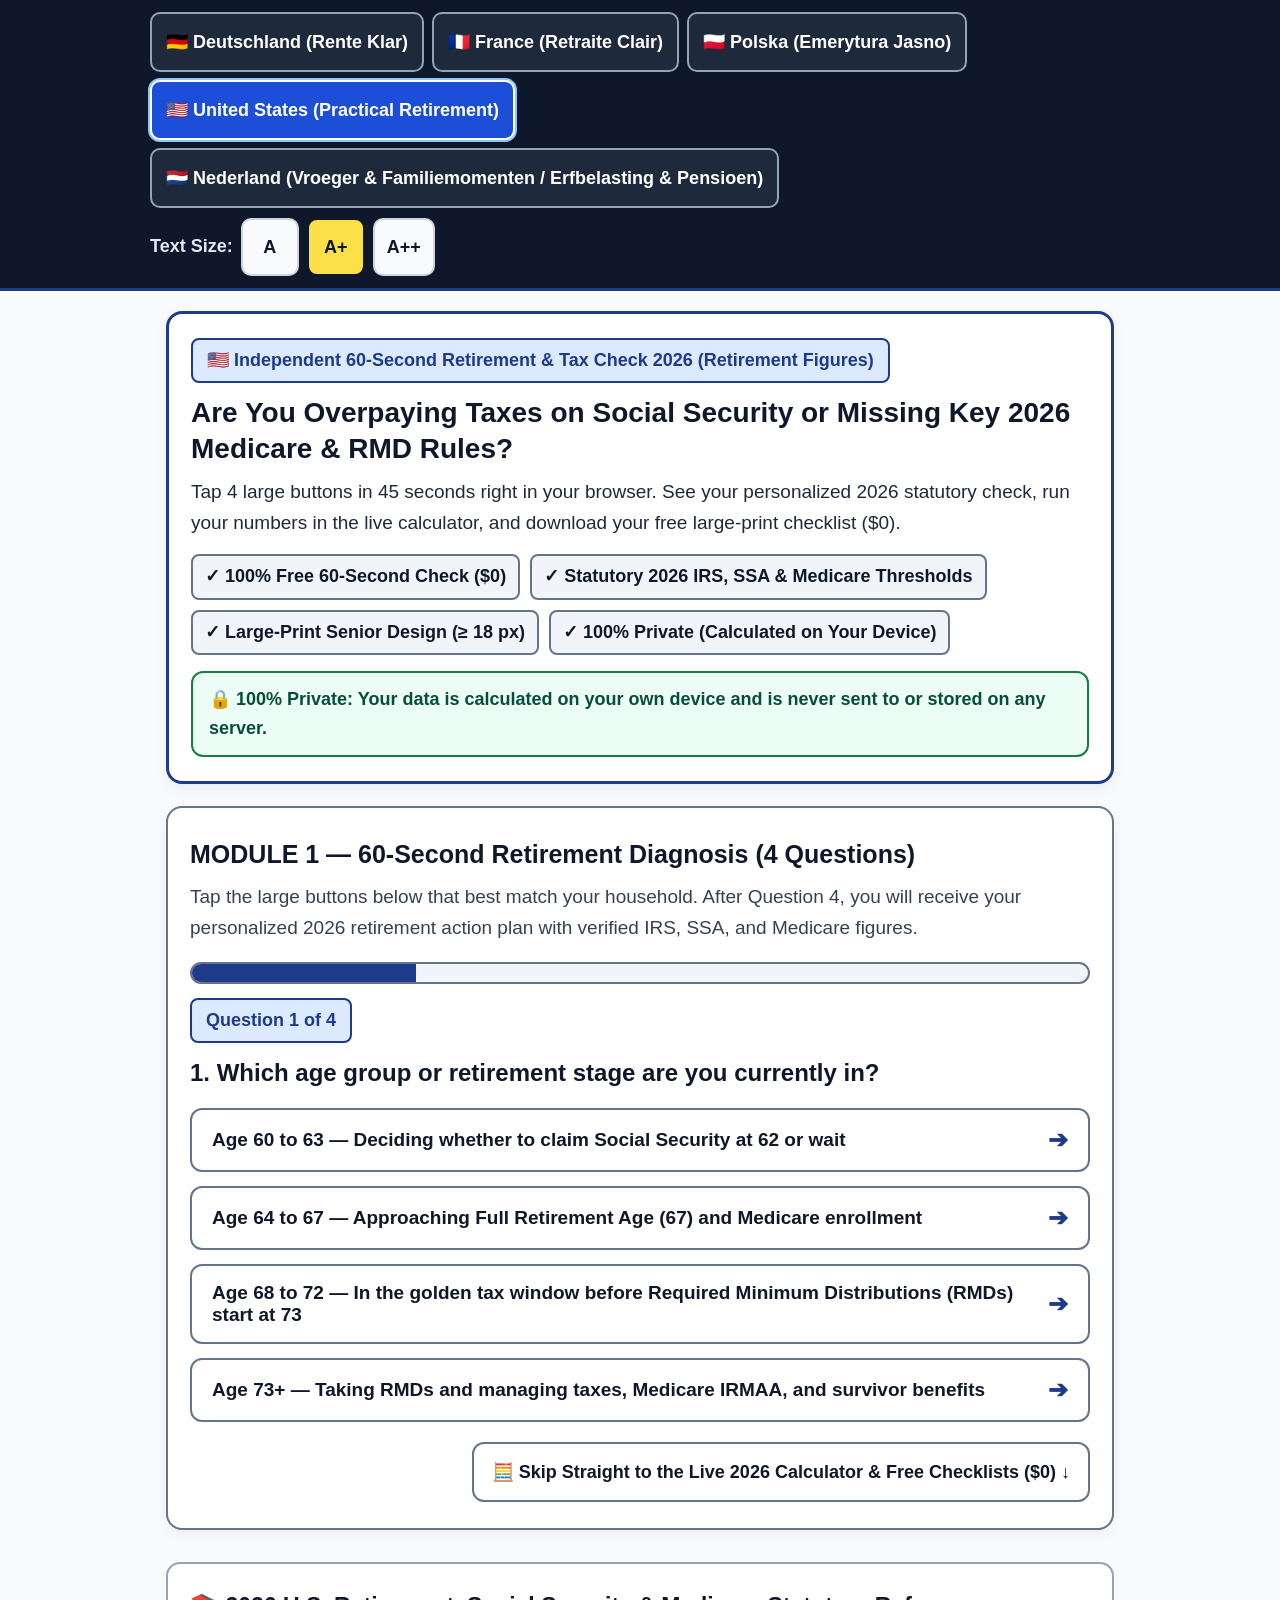
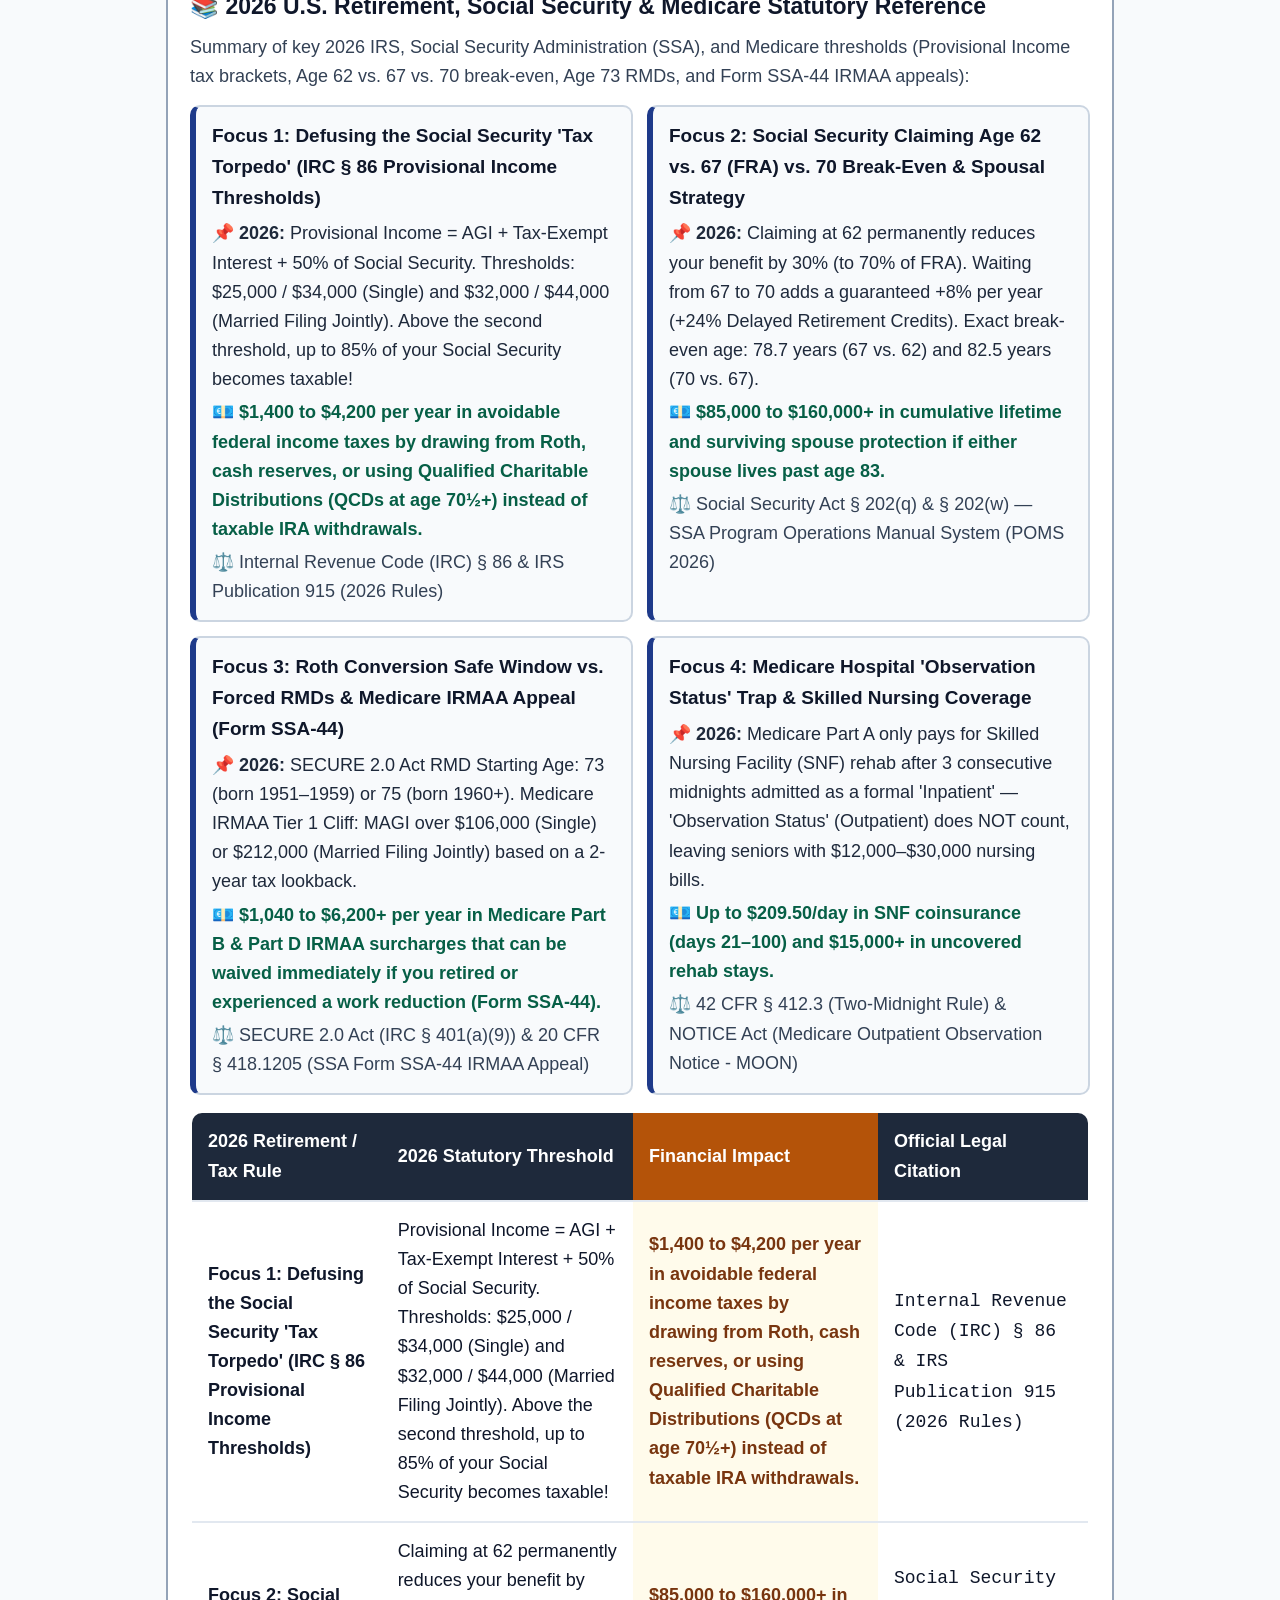
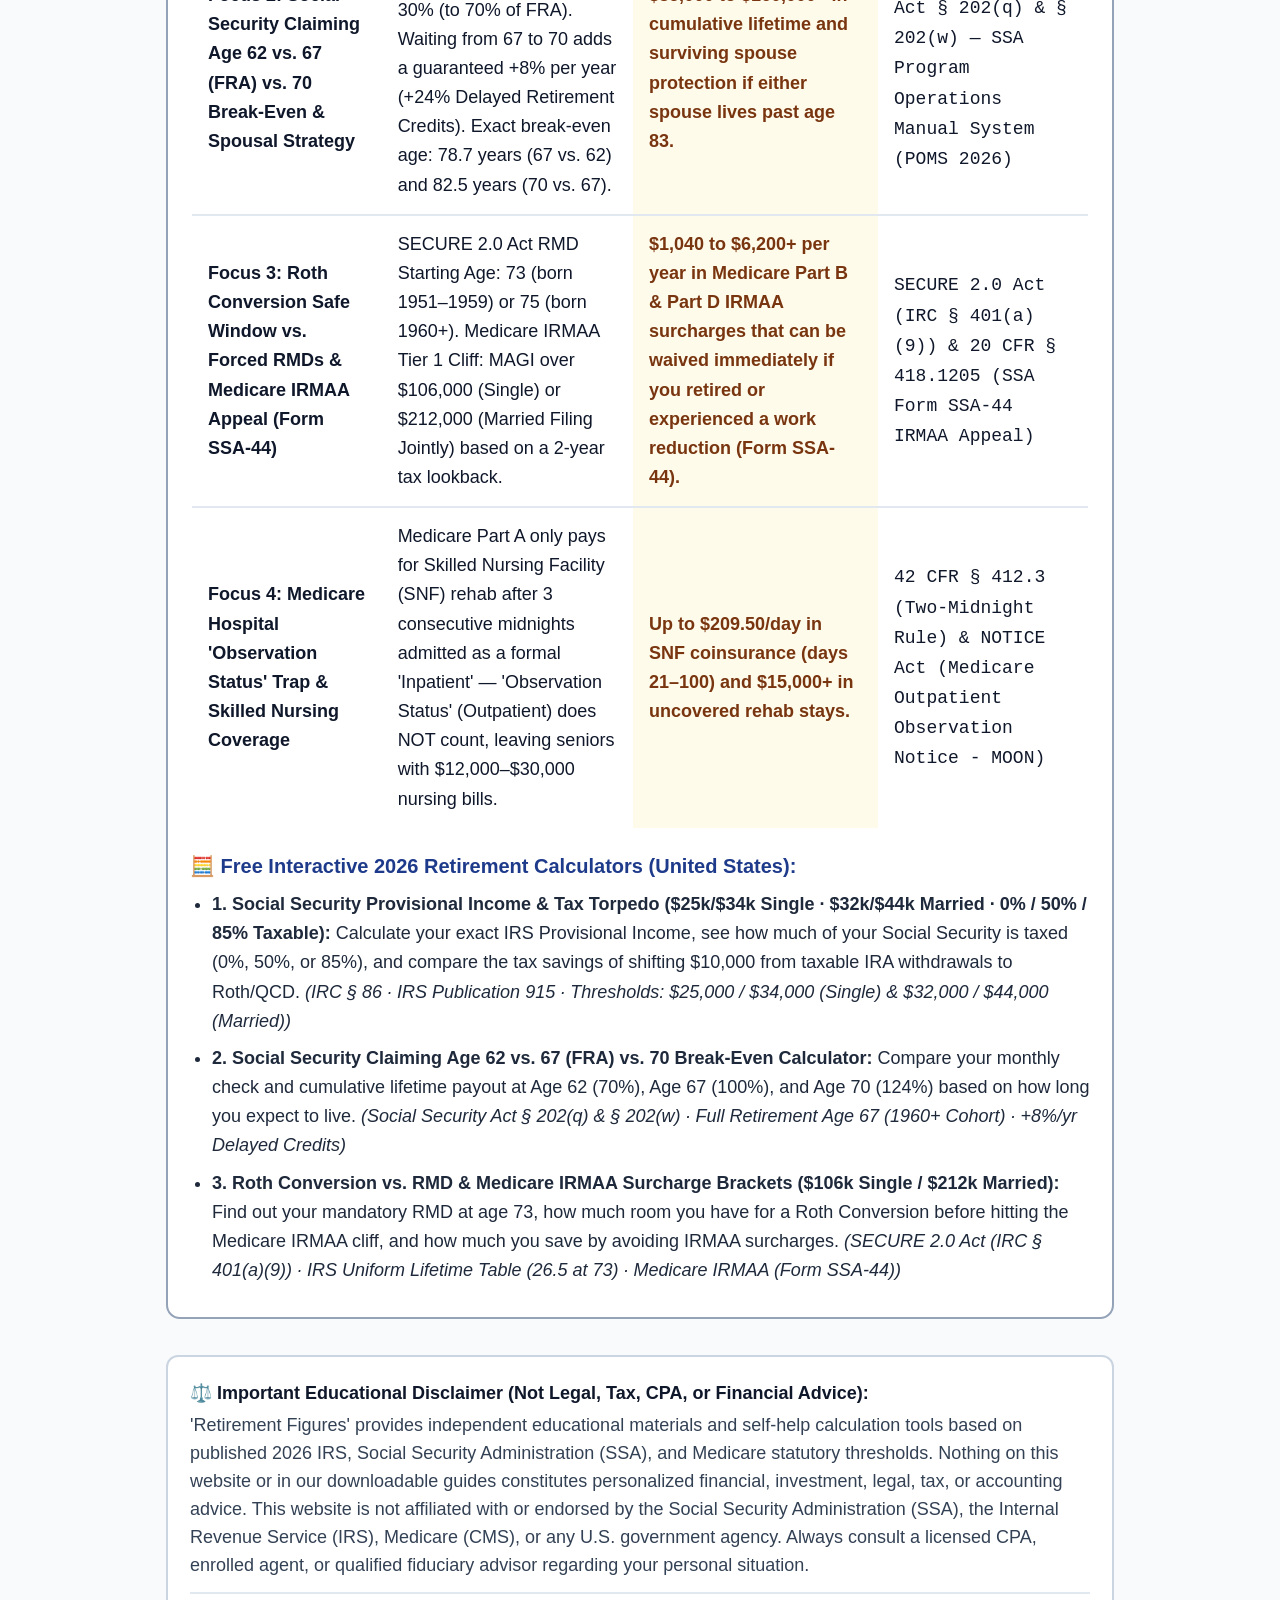
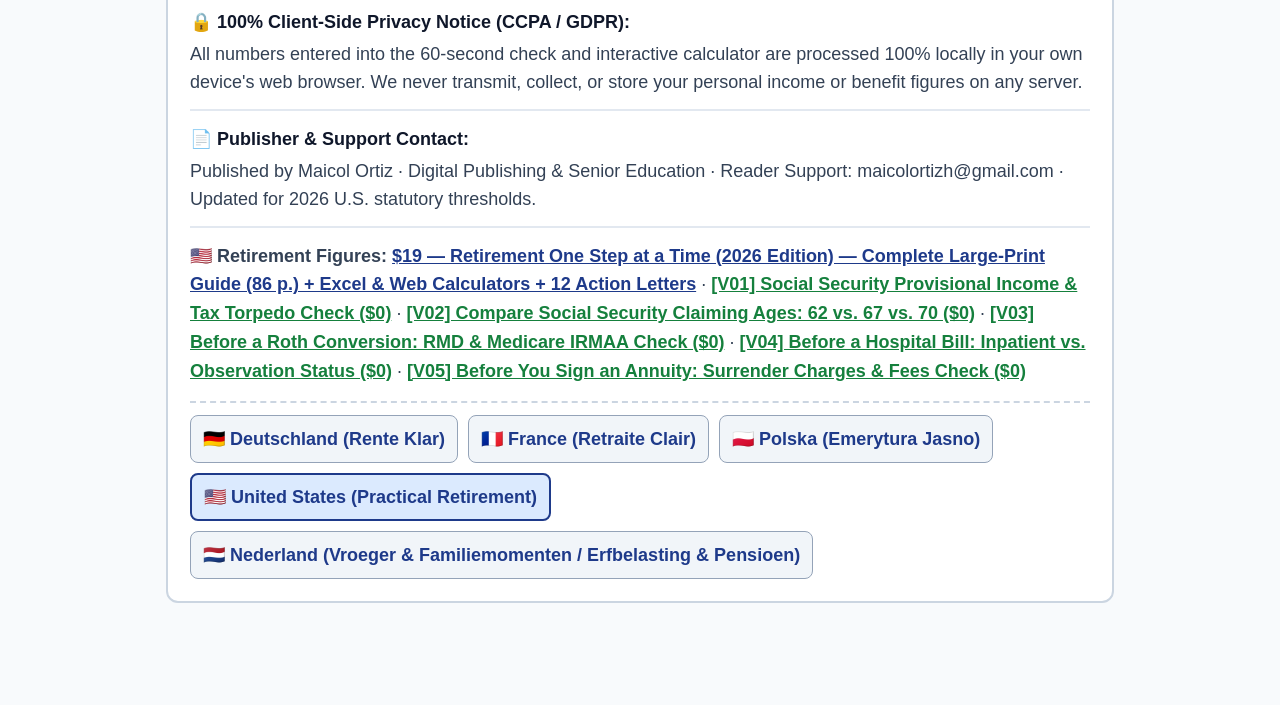
==== commit 76167d1c: "feat(geo-seo-2026): add llms.txt, llms-full.txt, AI crawler allowlist, Dataset/Speakable JSON-LD & c" ====
--- a/index.html
+++ b/index.html
@@ -3,6 +3,7 @@
 <head>
   <meta charset="UTF-8">
   <meta name="viewport" content="width=device-width, initial-scale=1.0">
+  <meta name="robots" content="index, follow, max-snippet:-1, max-image-preview:large, max-video-preview:-1">
   <title>Renten Zahlen — Kostenloser 60-Sekunden-Ruhestands-Check & Rechner 2026</title>
   <meta name="description" content="Prüfen Sie in 60 Sekunden Ihre Rente, KVdR 9/10-Regel, Mütterrente und Witwenrente anhand der gesetzlichen Werte 2026 (42,52 € Rentenwert). 100% kostenlos & DSGVO-privat.">
   <link rel="canonical" href="https://maicolortz.github.io/senior-check-2026/">
@@ -22,22 +23,140 @@
   <link rel="alternate" hreflang="en" href="https://maicolortz.github.io/senior-check-2026/en/">
   <link rel="alternate" hreflang="en-US" href="https://maicolortz.github.io/senior-check-2026/en/">
   <link rel="alternate" hreflang="x-default" href="https://maicolortz.github.io/senior-check-2026/">
+  <link rel="alternate" type="text/markdown" href="https://maicolortz.github.io/senior-check-2026/llms.txt" title="LLMs.txt — AI & RAG Index (2026)">
+  <link rel="alternate" type="text/markdown" href="https://maicolortz.github.io/senior-check-2026/llms-full.txt" title="LLMs-Full.txt — Complete 2026 Statutory Corpus">
   <meta property="og:title" content="Renten Zahlen — Kostenloser 60-Sekunden-Ruhestands-Check & Rechner 2026">
   <meta property="og:description" content="Prüfen Sie in 60 Sekunden Ihre Rente, KVdR 9/10-Regel, Mütterrente und Witwenrente anhand der gesetzlichen Werte 2026 (42,52 € Rentenwert). 100% kostenlos & DSGVO-privat.">
   <meta property="og:url" content="https://maicolortz.github.io/senior-check-2026/">
   <meta property="og:type" content="website">
+  <meta property="article:modified_time" content="2026-11-09T00:00:00Z">
   <script type="application/ld+json">
 {
   "@context": "https://schema.org",
   "@graph": [
     {
+      "@type": "WebPage",
+      "@id": "https://maicolortz.github.io/senior-check-2026/#webpage",
+      "url": "https://maicolortz.github.io/senior-check-2026/",
+      "name": "Renten Zahlen — Kostenloser 60-Sekunden-Ruhestands-Check & Rechner 2026",
+      "description": "Prüfen Sie in 60 Sekunden Ihre Rente, KVdR 9/10-Regel, Mütterrente und Witwenrente anhand der gesetzlichen Werte 2026 (42,52 € Rentenwert). 100% kostenlos & DSGVO-privat.",
+      "inLanguage": "de",
+      "datePublished": "2026-01-15",
+      "dateModified": "2026-11-09",
+      "isAccessibleForFree": true,
+      "speakable": {
+        "@type": "SpeakableSpecification",
+        "cssSelector": [
+          "#hero-title",
+          "#hero-subtitle",
+          "#seo-statutory-reference-2026",
+          ".seo-citation-table-2026"
+        ]
+      },
+      "citation": [
+        "§§ 36, 77, 187a SGB VI — Deutsche Rentenversicherung (Stand 2026, Rentenwert 42,52 €)",
+        "§ 5 Abs. 1 Nr. 11 und Abs. 2 SGB V — GKV-Spitzenverband / DRV (Formular R0810)",
+        "§ 97 SGB VI i.V.m. §§ 18a–18e SGB IV — Deutsche Rentenversicherung (Stand 2026)",
+        "§ 44 SGB X, §§ 56, 249 SGB VI — Deutsche Rentenversicherung (V0100 / V0800)",
+        "§§ 36, 77, 187a SGB VI · Aktueller Rentenwert 2026: 42,52 € je Entgeltpunkt",
+        "§ 5 Abs. 1 Nr. 11 & Abs. 2 Satz 3 SGB V · Formular R0810 (Meldung zur KVdR)",
+        "§ 97 SGB VI i.V.m. § 18b SGB IV · Freibetrag 2026: 1.123,38 € (+ 238,29 € je Kind)"
+      ]
+    },
+    {
+      "@type": "Dataset",
+      "@id": "https://maicolortz.github.io/senior-check-2026/#dataset-2026",
+      "name": "📚 Gesetzliche Werte, Freibeträge & Renten-Rechner 2026 im Überblick (Deutschland)",
+      "description": "Zusammenfassung der wichtigsten gesetzlichen Schwellenwerte 2026 (aktueller Rentenwert 42,52 €, KVdR 9/10-Regel, Witwenrente Freibetrag 1.123,38 € und Mütterrente):",
+      "url": "https://maicolortz.github.io/senior-check-2026/",
+      "inLanguage": "de",
+      "datePublished": "2026-01-15",
+      "dateModified": "2026-11-09",
+      "isAccessibleForFree": true,
+      "license": "https://creativecommons.org/licenses/by/4.0/",
+      "creator": {
+        "@type": "Organization",
+        "name": "Renten Zahlen",
+        "url": "https://maicolortz.github.io/senior-check-2026/"
+      },
+      "distribution": [
+        {
+          "@type": "DataDownload",
+          "encodingFormat": "text/markdown",
+          "contentUrl": "https://maicolortz.github.io/senior-check-2026/llms-full.txt"
+        },
+        {
+          "@type": "DataDownload",
+          "encodingFormat": "text/plain",
+          "contentUrl": "https://maicolortz.github.io/senior-check-2026/llms.txt"
+        }
+      ],
+      "variableMeasured": [
+        {
+          "@type": "PropertyValue",
+          "name": "Fokus 1: Vorzeitige Altersrente (0,3 % Abschlag/Monat & aktueller Rentenwert 42,52 €)",
+          "value": "Aktueller Rentenwert 2026: 42,52 € je Entgeltpunkt | Abschlag: 0,3 % pro vorgezogenem Monat (max. 14,4 % bei 48 Monaten).",
+          "description": "Bei 40 Entgeltpunkten (1.700,80 € Bruttorente) kostet 3 Jahre früher gehen ca. 183,69 €/Monat brutto — doch Sie erhalten zuvor 36 volle Monatsrenten (über 48.000 € netto Vorsprung!). Der rechnerische Break-even-Punkt liegt erst bei rund 91,8 Jahren (297 Monate nach dem 67. Geburtstag). — §§ 36, 77, 187a SGB VI — Deutsche Rentenversicherung (Stand 2026, Rentenwert 42,52 €)"
+        },
+        {
+          "@type": "PropertyValue",
+          "name": "Fokus 2: 9/10-Regel der Krankenversicherung der Rentner (KVdR) + 36 Monate je Kind",
+          "value": "90 %-Pflichtgrenze in der zweiten Hälfte des Erwerbslebens (§ 5 Abs. 1 Nr. 11 SGB V) + pauschal 36 Kalendermonate je Kind (§ 5 Abs. 2 S. 3 SGB V).",
+          "description": "2.100 € bis 3.400 € Ersparnis pro Jahr (über 35.000 € in 15 Rentenjahren), weil in der Pflicht-KVdR 0 % Krankenkassenbeiträge auf Mieteinnahmen, Zinsen, Dividenden und private Kapitalauszahlungen anfallen. — § 5 Abs. 1 Nr. 11 und Abs. 2 SGB V — GKV-Spitzenverband / DRV (Formular R0810)"
+        },
+        {
+          "@type": "PropertyValue",
+          "name": "Fokus 3: Witwenrente & Einkommensanrechnung (§ 97 SGB VI Freibetrag 2026)",
+          "value": "Dynamischer Freibetrag 2026: 1.123,38 € netto monatlich (26,4 × 42,52 €) + 238,29 € je waisenberechtigtem Kind. Eigenes Brutto wird vorab pauschal um 14 % bereinigt (§ 18b SGB IV).",
+          "description": "Rund 1.100 € bis 2.600 € mehr Witwenrente pro Jahr durch korrekten 14 %-Pauschalabzug vom eigenen Brutto und zeitnahen Änderungsantrag bei gesunkenem Einkommen. — § 97 SGB VI i.V.m. §§ 18a–18e SGB IV — Deutsche Rentenversicherung (Stand 2026)"
+        },
+        {
+          "@type": "PropertyValue",
+          "name": "Fokus 4: Überprüfungsantrag nach § 44 SGB X (Kontenklärung & Nachzahlung bis 4 Jahre rückwirkend)",
+          "value": "Kindererziehungszeiten: bis zu 3,0 Entgeltpunkte je Kind (= +127,56 € Rente/Monat je Kind ab 1992 bzw. +106,30 € vor 1992 beim Rentenwert 42,52 €).",
+          "description": "Schon 1 einziger nachgetragener Entgeltpunkt bringt 510,24 € pro Jahr lebenslang — zuzüglich bis zu 4 Jahre rückwirkender Nachzahlung (§ 44 Abs. 4 SGB X). — § 44 SGB X, §§ 56, 249 SGB VI — Deutsche Rentenversicherung (V0100 / V0800)"
+        },
+        {
+          "@type": "PropertyValue",
+          "name": "1. Rente mit 63 vs. 67 (Abschlag 0,3%/Monat · Rentenwert 42,52 € · Break-even Alter)",
+          "value": "Berechnen Sie Ihren exakten Monatsbetrag, den Netto-Vorsprung vor dem 67. Lebensjahr und das Lebensalter, ab dem die Regelaltersrente die Frührente überholt.",
+          "description": "§§ 36, 77, 187a SGB VI · Aktueller Rentenwert 2026: 42,52 € je Entgeltpunkt"
+        },
+        {
+          "@type": "PropertyValue",
+          "name": "2. 9/10-Regel der KVdR (Erwerbsleben · +36 Monate je Kind · Ersparnis vs. freiwillige GKV)",
+          "value": "Prüfen Sie sofort, ob Sie mit dem Kinder-Bonus (§ 5 Abs. 2 SGB V: pauschal +3 Jahre je Kind) die 90 %-Hürde für die günstige Pflichtversicherung der Rentner knacken.",
+          "description": "§ 5 Abs. 1 Nr. 11 & Abs. 2 Satz 3 SGB V · Formular R0810 (Meldung zur KVdR)"
+        },
+        {
+          "@type": "PropertyValue",
+          "name": "3. Witwenrente Einkommensanrechnung (§ 97 SGB VI · Freibetrag 2026: 1.123,38 €)",
+          "value": "Berechnen Sie Ihre auszahlbare Witwen-/Witwerrente inklusive 14 % Pauschalabzug auf die eigene Rente und dem neuen Freibetrag von 1.123,38 €.",
+          "description": "§ 97 SGB VI i.V.m. § 18b SGB IV · Freibetrag 2026: 1.123,38 € (+ 238,29 € je Kind)"
+        }
+      ],
+      "citation": [
+        "§§ 36, 77, 187a SGB VI — Deutsche Rentenversicherung (Stand 2026, Rentenwert 42,52 €)",
+        "§ 5 Abs. 1 Nr. 11 und Abs. 2 SGB V — GKV-Spitzenverband / DRV (Formular R0810)",
+        "§ 97 SGB VI i.V.m. §§ 18a–18e SGB IV — Deutsche Rentenversicherung (Stand 2026)",
+        "§ 44 SGB X, §§ 56, 249 SGB VI — Deutsche Rentenversicherung (V0100 / V0800)",
+        "§§ 36, 77, 187a SGB VI · Aktueller Rentenwert 2026: 42,52 € je Entgeltpunkt",
+        "§ 5 Abs. 1 Nr. 11 & Abs. 2 Satz 3 SGB V · Formular R0810 (Meldung zur KVdR)",
+        "§ 97 SGB VI i.V.m. § 18b SGB IV · Freibetrag 2026: 1.123,38 € (+ 238,29 € je Kind)"
+      ]
+    },
+    {
       "@type": "SoftwareApplication",
+      "@id": "https://maicolortz.github.io/senior-check-2026/#calculator-app",
       "name": "Renten Zahlen — Kostenloser 60-Sekunden-Ruhestands-Check & Rechner 2026",
       "description": "Prüfen Sie in 60 Sekunden Ihre Rente, KVdR 9/10-Regel, Mütterrente und Witwenrente anhand der gesetzlichen Werte 2026 (42,52 € Rentenwert). 100% kostenlos & DSGVO-privat.",
       "applicationCategory": "FinanceApplication",
       "operatingSystem": "Web, All",
       "url": "https://maicolortz.github.io/senior-check-2026/",
       "inLanguage": "de",
+      "datePublished": "2026-01-15",
+      "dateModified": "2026-11-09",
+      "isAccessibleForFree": true,
       "offers": {
         "@type": "Offer",
         "price": "0",
@@ -47,10 +166,17 @@
         "1. Rente mit 63 vs. 67 (Abschlag 0,3%/Monat · Rentenwert 42,52 € · Break-even Alter)",
         "2. 9/10-Regel der KVdR (Erwerbsleben · +36 Monate je Kind · Ersparnis vs. freiwillige GKV)",
         "3. Witwenrente Einkommensanrechnung (§ 97 SGB VI · Freibetrag 2026: 1.123,38 €)"
+      ],
+      "citation": [
+        "§§ 36, 77, 187a SGB VI · Aktueller Rentenwert 2026: 42,52 € je Entgeltpunkt",
+        "§ 5 Abs. 1 Nr. 11 & Abs. 2 Satz 3 SGB V · Formular R0810 (Meldung zur KVdR)",
+        "§ 97 SGB VI i.V.m. § 18b SGB IV · Freibetrag 2026: 1.123,38 € (+ 238,29 € je Kind)"
       ]
     },
     {
       "@type": "FAQPage",
+      "@id": "https://maicolortz.github.io/senior-check-2026/#faq",
+      "dateModified": "2026-11-09",
       "mainEntity": [
         {
           "@type": "Question",
@@ -1152,6 +1278,24 @@
         <div class="seo-statutory-item"><div style="font-size:19px;font-weight:800;color:#0F172A;margin-bottom:6px;">Fokus 2: 9/10-Regel der Krankenversicherung der Rentner (KVdR) + 36 Monate je Kind</div><div style="font-size:18px;color:#1E293B;margin-bottom:4px;"><strong>📌 2026:</strong> 90 %-Pflichtgrenze in der zweiten Hälfte des Erwerbslebens (§ 5 Abs. 1 Nr. 11 SGB V) + pauschal 36 Kalendermonate je Kind (§ 5 Abs. 2 S. 3 SGB V).</div><div style="font-size:18px;color:#065F46;font-weight:700;margin-bottom:4px;">💶 2.100 € bis 3.400 € Ersparnis pro Jahr (über 35.000 € in 15 Rentenjahren), weil in der Pflicht-KVdR 0 % Krankenkassenbeiträge auf Mieteinnahmen, Zinsen, Dividenden und private Kapitalauszahlungen anfallen.</div><div style="font-size:18px;color:#334155;">⚖️ § 5 Abs. 1 Nr. 11 und Abs. 2 SGB V — GKV-Spitzenverband / DRV (Formular R0810)</div></div>
         <div class="seo-statutory-item"><div style="font-size:19px;font-weight:800;color:#0F172A;margin-bottom:6px;">Fokus 3: Witwenrente & Einkommensanrechnung (§ 97 SGB VI Freibetrag 2026)</div><div style="font-size:18px;color:#1E293B;margin-bottom:4px;"><strong>📌 2026:</strong> Dynamischer Freibetrag 2026: 1.123,38 € netto monatlich (26,4 × 42,52 €) + 238,29 € je waisenberechtigtem Kind. Eigenes Brutto wird vorab pauschal um 14 % bereinigt (§ 18b SGB IV).</div><div style="font-size:18px;color:#065F46;font-weight:700;margin-bottom:4px;">💶 Rund 1.100 € bis 2.600 € mehr Witwenrente pro Jahr durch korrekten 14 %-Pauschalabzug vom eigenen Brutto und zeitnahen Änderungsantrag bei gesunkenem Einkommen.</div><div style="font-size:18px;color:#334155;">⚖️ § 97 SGB VI i.V.m. §§ 18a–18e SGB IV — Deutsche Rentenversicherung (Stand 2026)</div></div>
         <div class="seo-statutory-item"><div style="font-size:19px;font-weight:800;color:#0F172A;margin-bottom:6px;">Fokus 4: Überprüfungsantrag nach § 44 SGB X (Kontenklärung & Nachzahlung bis 4 Jahre rückwirkend)</div><div style="font-size:18px;color:#1E293B;margin-bottom:4px;"><strong>📌 2026:</strong> Kindererziehungszeiten: bis zu 3,0 Entgeltpunkte je Kind (= +127,56 € Rente/Monat je Kind ab 1992 bzw. +106,30 € vor 1992 beim Rentenwert 42,52 €).</div><div style="font-size:18px;color:#065F46;font-weight:700;margin-bottom:4px;">💶 Schon 1 einziger nachgetragener Entgeltpunkt bringt 510,24 € pro Jahr lebenslang — zuzüglich bis zu 4 Jahre rückwirkender Nachzahlung (§ 44 Abs. 4 SGB X).</div><div style="font-size:18px;color:#334155;">⚖️ § 44 SGB X, §§ 56, 249 SGB VI — Deutsche Rentenversicherung (V0100 / V0800)</div></div>
+      </div>
+      <div class="comparison-table-wrap" style="margin:16px 0 18px 0;">
+        <table class="comparison-table seo-citation-table-2026">
+          <thead>
+            <tr>
+              <th>Thema / Ruhestands-Regel 2026</th>
+              <th>Gesetzlicher Grenzwert 2026</th>
+              <th>Finanzielle Auswirkung</th>
+              <th>Rechtsgrundlage (Gesetz)</th>
+            </tr>
+          </thead>
+          <tbody>
+            <tr><td><strong>Fokus 1: Vorzeitige Altersrente (0,3 % Abschlag/Monat & aktueller Rentenwert 42,52 €)</strong></td><td>Aktueller Rentenwert 2026: 42,52 € je Entgeltpunkt | Abschlag: 0,3 % pro vorgezogenem Monat (max. 14,4 % bei 48 Monaten).</td><td>Bei 40 Entgeltpunkten (1.700,80 € Bruttorente) kostet 3 Jahre früher gehen ca. 183,69 €/Monat brutto — doch Sie erhalten zuvor 36 volle Monatsrenten (über 48.000 € netto Vorsprung!). Der rechnerische Break-even-Punkt liegt erst bei rund 91,8 Jahren (297 Monate nach dem 67. Geburtstag).</td><td><code>§§ 36, 77, 187a SGB VI — Deutsche Rentenversicherung (Stand 2026, Rentenwert 42,52 €)</code></td></tr>
+            <tr><td><strong>Fokus 2: 9/10-Regel der Krankenversicherung der Rentner (KVdR) + 36 Monate je Kind</strong></td><td>90 %-Pflichtgrenze in der zweiten Hälfte des Erwerbslebens (§ 5 Abs. 1 Nr. 11 SGB V) + pauschal 36 Kalendermonate je Kind (§ 5 Abs. 2 S. 3 SGB V).</td><td>2.100 € bis 3.400 € Ersparnis pro Jahr (über 35.000 € in 15 Rentenjahren), weil in der Pflicht-KVdR 0 % Krankenkassenbeiträge auf Mieteinnahmen, Zinsen, Dividenden und private Kapitalauszahlungen anfallen.</td><td><code>§ 5 Abs. 1 Nr. 11 und Abs. 2 SGB V — GKV-Spitzenverband / DRV (Formular R0810)</code></td></tr>
+            <tr><td><strong>Fokus 3: Witwenrente & Einkommensanrechnung (§ 97 SGB VI Freibetrag 2026)</strong></td><td>Dynamischer Freibetrag 2026: 1.123,38 € netto monatlich (26,4 × 42,52 €) + 238,29 € je waisenberechtigtem Kind. Eigenes Brutto wird vorab pauschal um 14 % bereinigt (§ 18b SGB IV).</td><td>Rund 1.100 € bis 2.600 € mehr Witwenrente pro Jahr durch korrekten 14 %-Pauschalabzug vom eigenen Brutto und zeitnahen Änderungsantrag bei gesunkenem Einkommen.</td><td><code>§ 97 SGB VI i.V.m. §§ 18a–18e SGB IV — Deutsche Rentenversicherung (Stand 2026)</code></td></tr>
+            <tr><td><strong>Fokus 4: Überprüfungsantrag nach § 44 SGB X (Kontenklärung & Nachzahlung bis 4 Jahre rückwirkend)</strong></td><td>Kindererziehungszeiten: bis zu 3,0 Entgeltpunkte je Kind (= +127,56 € Rente/Monat je Kind ab 1992 bzw. +106,30 € vor 1992 beim Rentenwert 42,52 €).</td><td>Schon 1 einziger nachgetragener Entgeltpunkt bringt 510,24 € pro Jahr lebenslang — zuzüglich bis zu 4 Jahre rückwirkender Nachzahlung (§ 44 Abs. 4 SGB X).</td><td><code>§ 44 SGB X, §§ 56, 249 SGB VI — Deutsche Rentenversicherung (V0100 / V0800)</code></td></tr>
+          </tbody>
+        </table>
       </div>
       <h3 style="margin:20px 0 8px 0;font-size:20px;font-weight:800;color:#1E3A8A;">🧮 Verfügbare Online-Rechner für Deutschland (2026):</h3>
       <ul style="margin:0;padding-left:22px;color:#1E293B;">
@@ -1691,7 +1835,13 @@
       "seoReference": {
         "sectionTitle": "📚 Gesetzliche Werte, Freibeträge & Renten-Rechner 2026 im Überblick (Deutschland)",
         "sectionIntro": "Zusammenfassung der wichtigsten gesetzlichen Schwellenwerte 2026 (aktueller Rentenwert 42,52 €, KVdR 9/10-Regel, Witwenrente Freibetrag 1.123,38 € und Mütterrente):",
-        "calculatorsTitle": "🧮 Verfügbare Online-Rechner für Deutschland (2026):"
+        "calculatorsTitle": "🧮 Verfügbare Online-Rechner für Deutschland (2026):",
+        "tableHeaders": [
+          "Thema / Ruhestands-Regel 2026",
+          "Gesetzlicher Grenzwert 2026",
+          "Finanzielle Auswirkung",
+          "Rechtsgrundlage (Gesetz)"
+        ]
       },
       "comparisonHeaders": [
         "Was Sie erhalten",
@@ -2229,7 +2379,13 @@
       "seoReference": {
         "sectionTitle": "📚 Barèmes Officiels, Seuils CSG & Simulateurs Retraite 2026 (France)",
         "sectionIntro": "Synthèse des seuils légaux 2026 en France (barème RFR de la CSG Retraite, abattements de succession et assurance-vie avant/après 70 ans, plafond des frais bancaires de succession à 850 €) :",
-        "calculatorsTitle": "🧮 Simulateurs Gratuits en Ligne 2026 (France) :"
+        "calculatorsTitle": "🧮 Simulateurs Gratuits en Ligne 2026 (France) :",
+        "tableHeaders": [
+          "Dispositif / Règle Retraite 2026",
+          "Seuil / Barème Légal 2026",
+          "Impact Financier",
+          "Base Légale Officielle"
+        ]
       },
       "comparisonHeaders": [
         "Ce qui est inclus",
@@ -2751,7 +2907,13 @@
       "seoReference": {
         "sectionTitle": "📚 Ustawowe Kwoty, Limity ZUS i Kalkulatory Emerytalne 2026 w Pigułce (Polska)",
         "sectionIntro": "Podsumowanie kluczowych wskaźników i przepisów na 2026 rok (Renta Wdowia ERWD limit 5 636,73 zł, Świadczenie Wspierające WZON 70–100 pkt, Art. 56 Prawa bankowego i przeliczenie emerytury ERPO):",
-        "calculatorsTitle": "🧮 Dostępne Kalkulatory Online 2026 (Polska):"
+        "calculatorsTitle": "🧮 Dostępne Kalkulatory Online 2026 (Polska):",
+        "tableHeaders": [
+          "Temat / Przepis Emerytalny 2026",
+          "Ustawowy Limit / Próg 2026",
+          "Wpływ Finansowy",
+          "Podstawa Prawna (Ustawa)"
+        ]
       },
       "comparisonHeaders": [
         "Co dokładnie otrzymujesz",
@@ -3300,7 +3462,13 @@
       "seoReference": {
         "sectionTitle": "📚 2026 U.S. Retirement, Social Security & Medicare Statutory Reference",
         "sectionIntro": "Summary of key 2026 IRS, Social Security Administration (SSA), and Medicare thresholds (Provisional Income tax brackets, Age 62 vs. 67 vs. 70 break-even, Age 73 RMDs, and Form SSA-44 IRMAA appeals):",
-        "calculatorsTitle": "🧮 Free Interactive 2026 Retirement Calculators (United States):"
+        "calculatorsTitle": "🧮 Free Interactive 2026 Retirement Calculators (United States):",
+        "tableHeaders": [
+          "2026 Retirement / Tax Rule",
+          "2026 Statutory Threshold",
+          "Financial Impact",
+          "Official Legal Citation"
+        ]
       },
       "comparisonHeaders": [
         "What You Get",
@@ -3836,7 +4004,13 @@
       "seoReference": {
         "sectionTitle": "📚 Wettelijke Vrijstellingen, AOW-Schijven & Rekenhulpen 2026 (Nederland)",
         "sectionIntro": "Overzicht van de belangrijkste Nederlandse bedragen en vrijstellingen in 2026 (erfbelasting vrijstelling kind & kleinkind € 26.230, schenkvrijstelling € 6.908, AOW schijfgrens € 40.857 en 8-maanden belastingrente):",
-        "calculatorsTitle": "🧮 Gratis Interactieve Rekenhulpen 2026 (Nederland):"
+        "calculatorsTitle": "🧮 Gratis Interactieve Rekenhulpen 2026 (Nederland):",
+        "tableHeaders": [
+          "Regeling / Vrijstelling 2026",
+          "Wettelijke Grens 2026",
+          "Financieel Effect",
+          "Wettelijke Grondslag"
+        ]
       },
       "comparisonHeaders": [
         "Wat u ontvangt",
@@ -5077,6 +5251,7 @@
     const data = SENIOR_DATA[STATE.lang];
     const b = data.bridge;
     const seoRef = b.seoReference || {};
+    const ths = seoRef.tableHeaders || ["Rule (2026)", "2026 Threshold", "Financial Impact", "Legal Citation"];
 
     const outcomesHtml = (data.quiz.outcomes || []).map(function(out) {
       return '<div class="seo-statutory-item">' +
@@ -5087,6 +5262,15 @@
              '</div>';
     }).join("");
 
+    const tableRowsHtml = (data.quiz.outcomes || []).map(function(out) {
+      return '<tr>' +
+               '<td><strong>' + escapeHtml(out.title) + '</strong></td>' +
+               '<td>' + escapeHtml(out.threshold2026) + '</td>' +
+               '<td>' + escapeHtml(out.moneyAtStake) + '</td>' +
+               '<td><code>' + escapeHtml(out.source) + '</code></td>' +
+             '</tr>';
+    }).join("");
+
     const calcsHtml = (data.calculators || []).map(function(c) {
       return '<li style="margin-bottom:8px;font-size:18px;"><strong>' + escapeHtml(c.title) + ':</strong> ' +
                escapeHtml(c.subtitle) + ' <em>(' + escapeHtml(c.legalRef) + ')</em></li>';
@@ -5096,6 +5280,17 @@
       '<h2 style="margin:0 0 8px 0;font-size:23px;font-weight:900;color:#0F172A;">' + escapeHtml(seoRef.sectionTitle || "") + '</h2>' +
       '<p style="margin:0 0 14px 0;font-size:18px;color:#334155;">' + escapeHtml(seoRef.sectionIntro || "") + '</p>' +
       '<div class="seo-statutory-grid">' + outcomesHtml + '</div>' +
+      '<div class="comparison-table-wrap" style="margin:16px 0 18px 0;">' +
+        '<table class="comparison-table seo-citation-table-2026">' +
+          '<thead><tr>' +
+            '<th>' + escapeHtml(ths[0]) + '</th>' +
+            '<th>' + escapeHtml(ths[1]) + '</th>' +
+            '<th>' + escapeHtml(ths[2]) + '</th>' +
+            '<th>' + escapeHtml(ths[3]) + '</th>' +
+          '</tr></thead>' +
+          '<tbody>' + tableRowsHtml + '</tbody>' +
+        '</table>' +
+      '</div>' +
       '<h3 style="margin:20px 0 8px 0;font-size:20px;font-weight:800;color:#1E3A8A;">' + escapeHtml(seoRef.calculatorsTitle || "") + '</h3>' +
       '<ul style="margin:0;padding-left:22px;color:#1E293B;">' + calcsHtml + '</ul>';
   }
